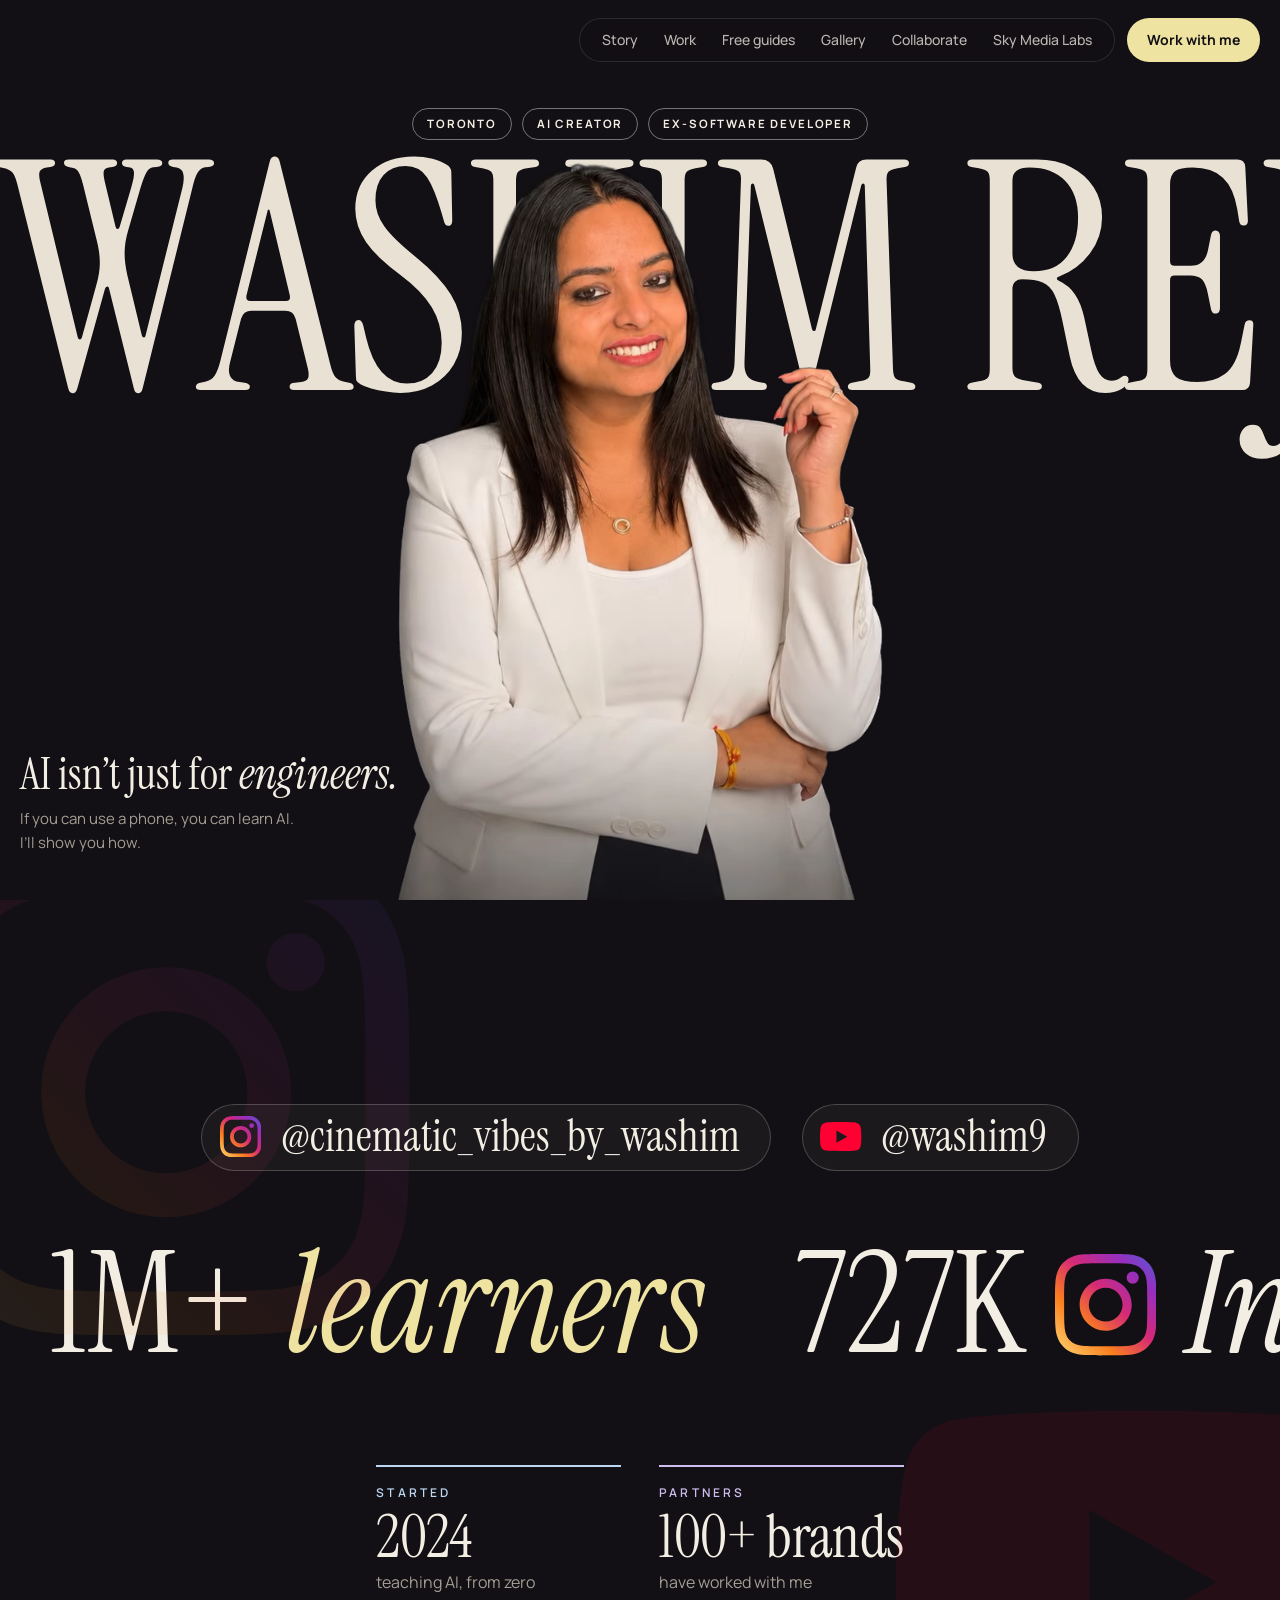
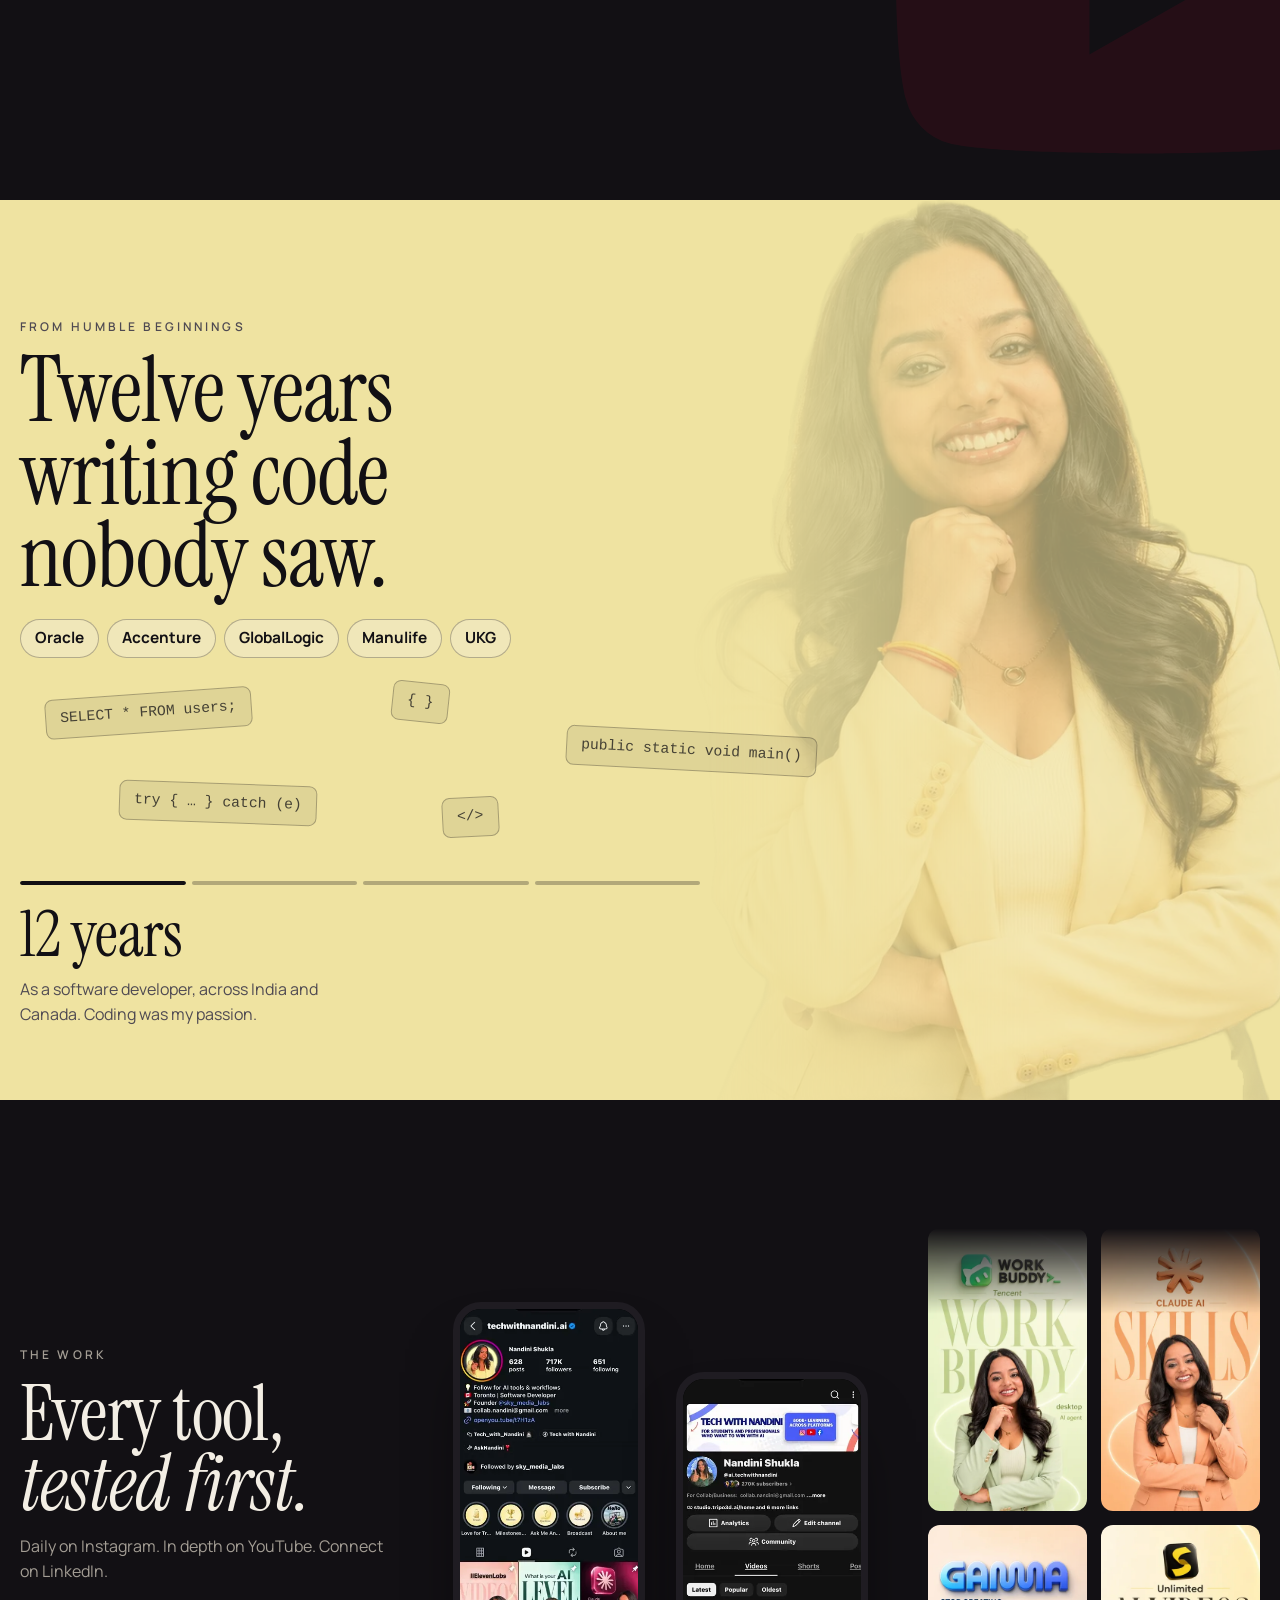
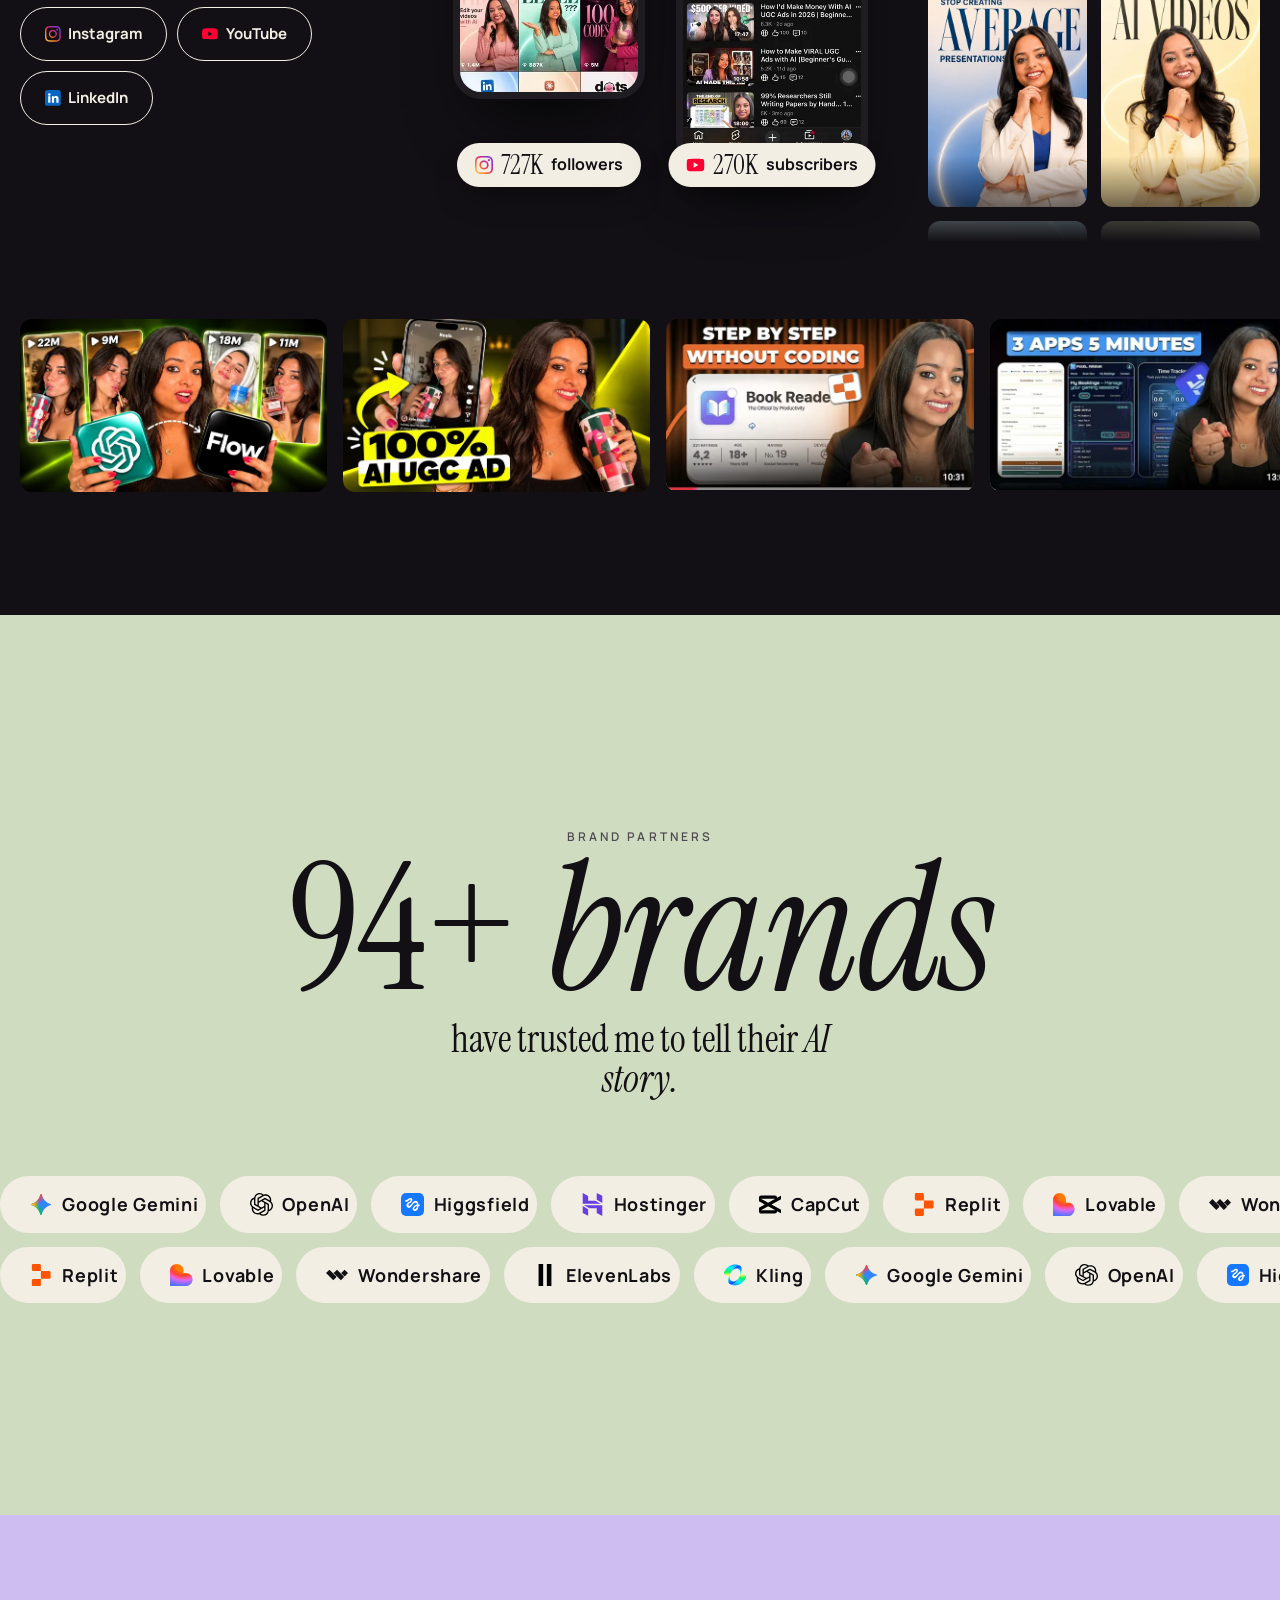
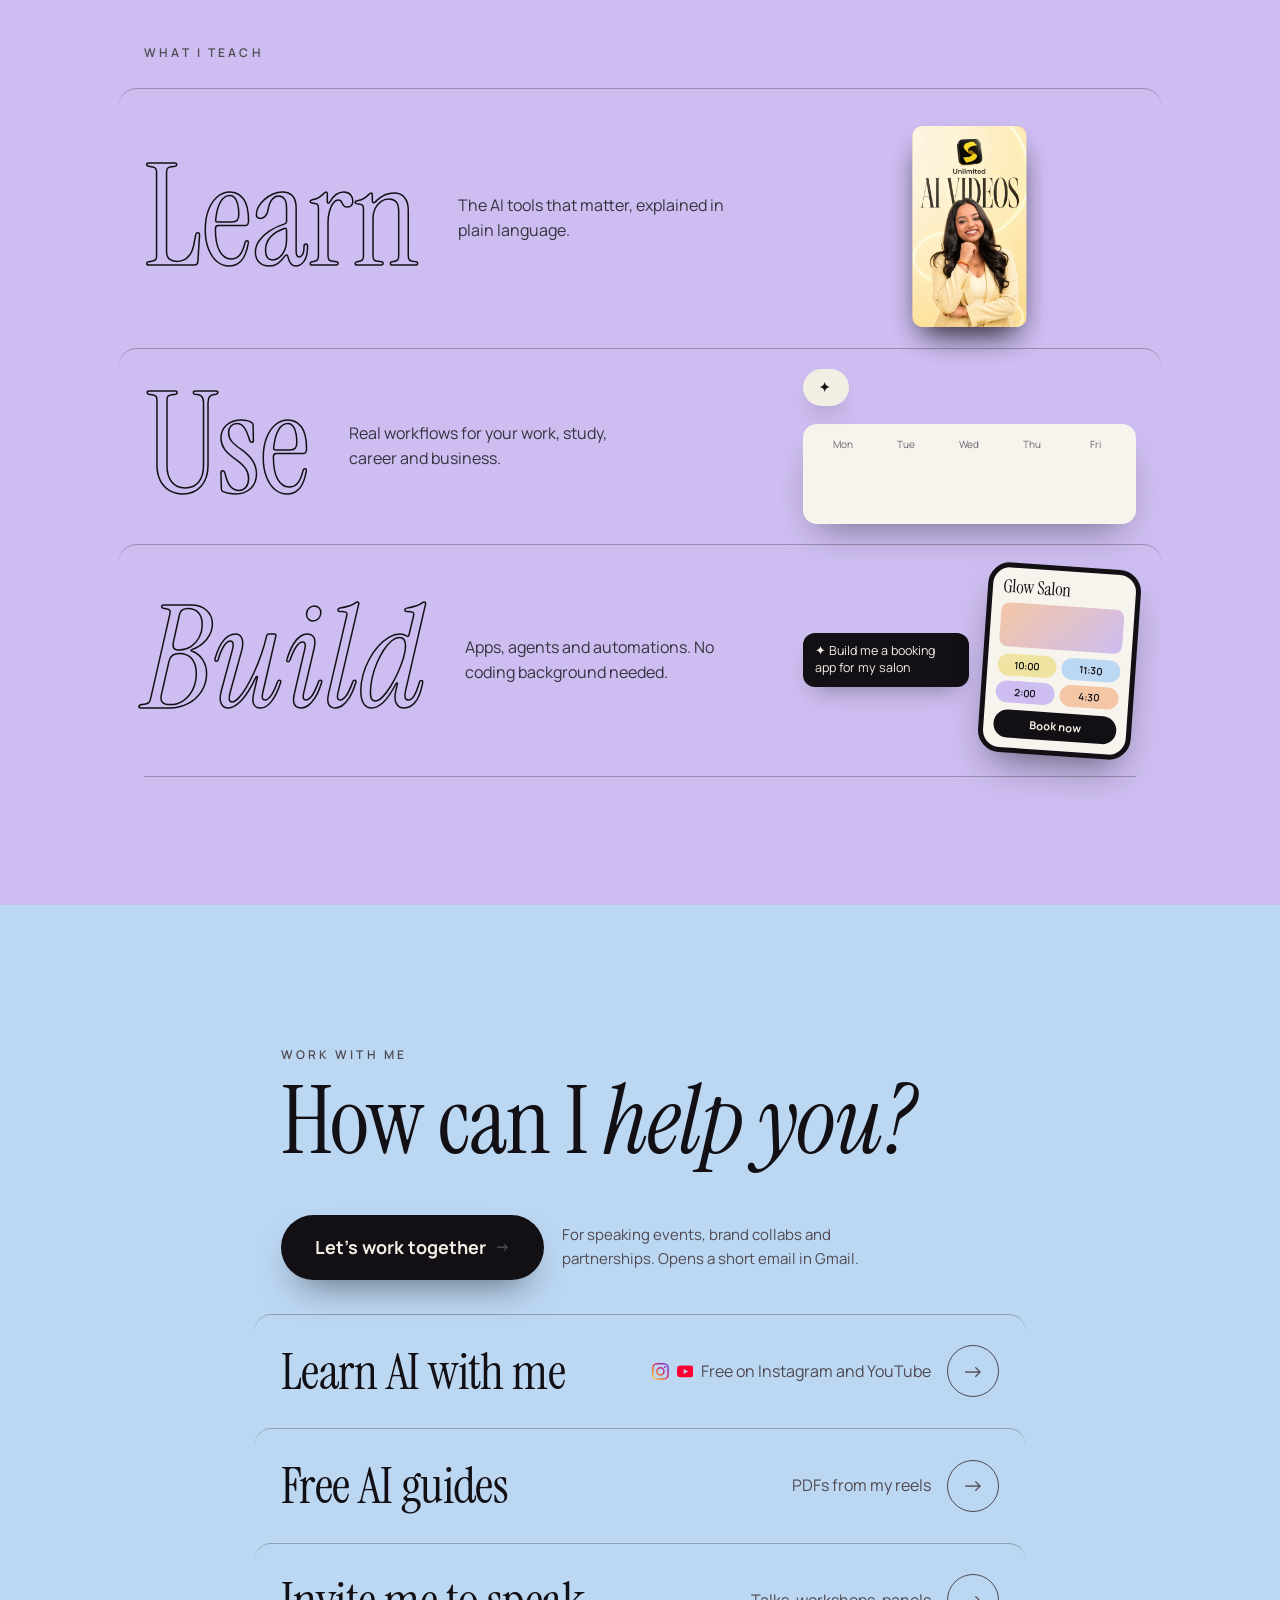
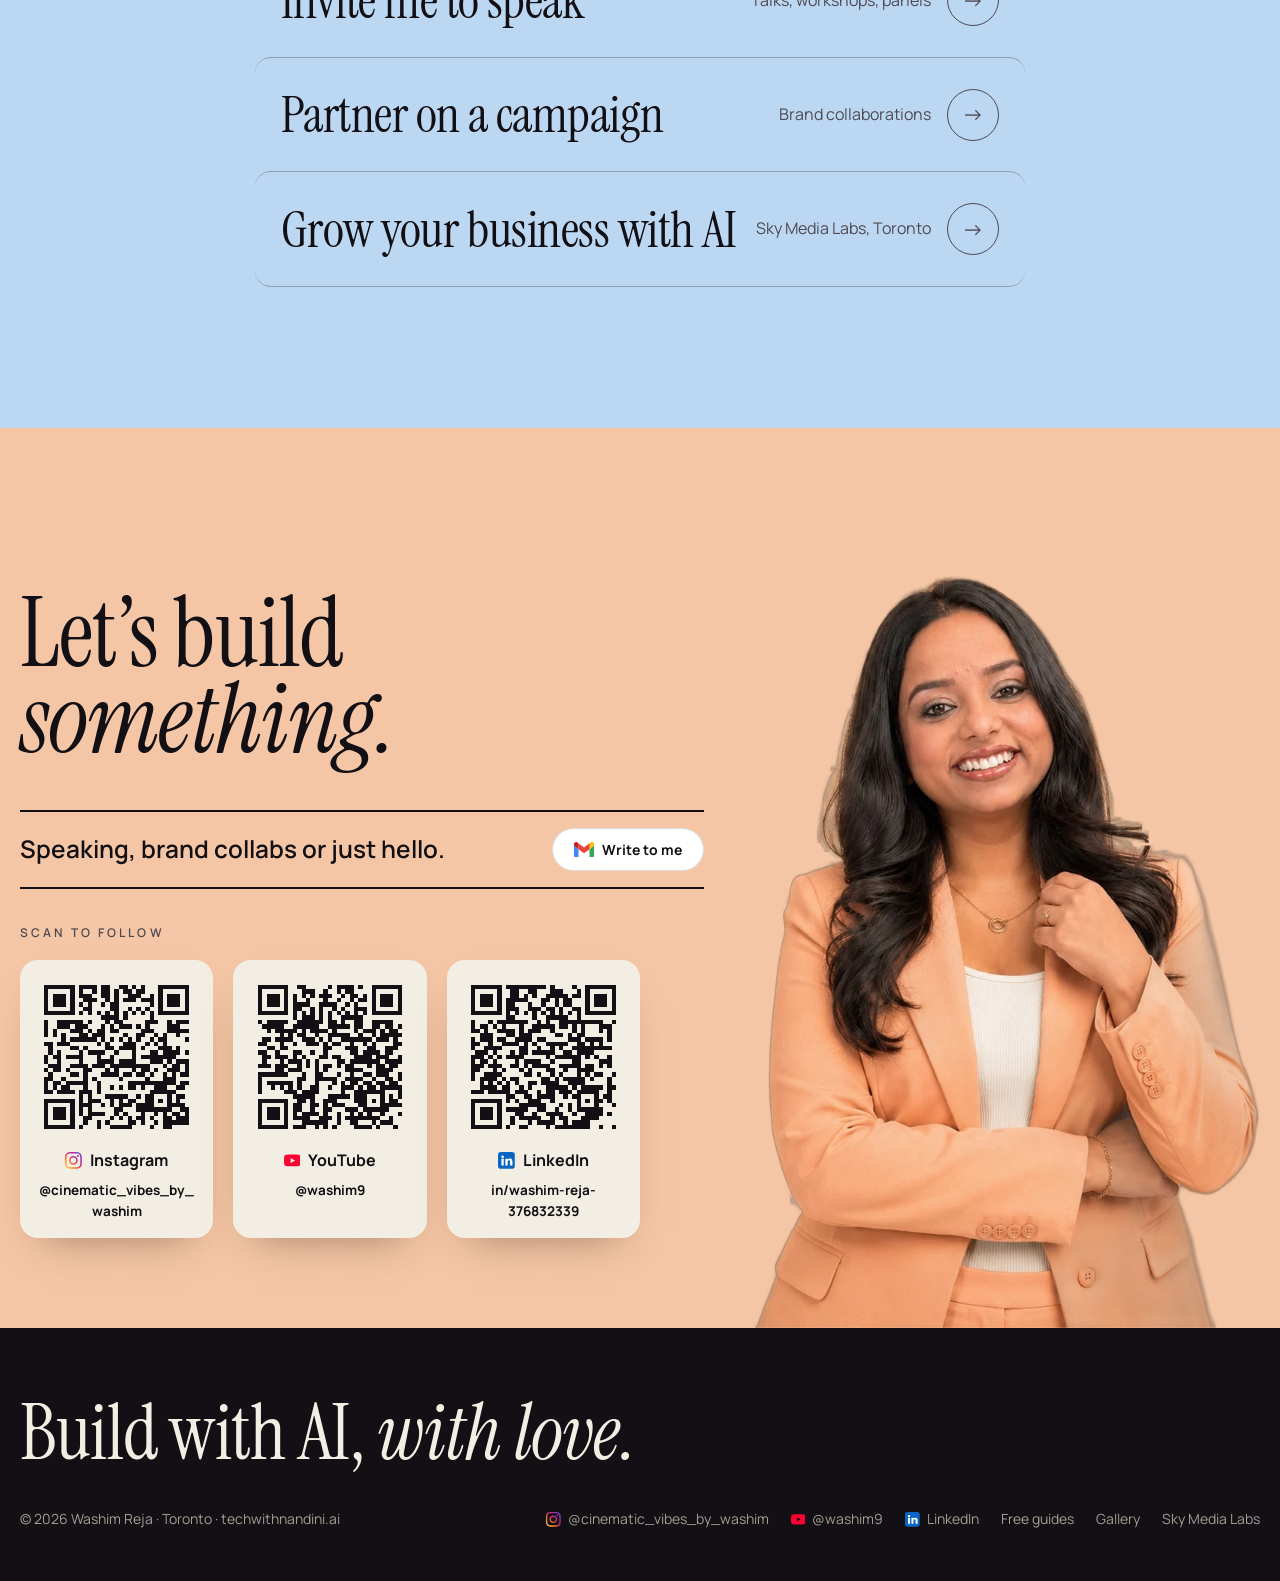
==== index.html @ 97ef09ea "feat(website): add LinkedIn to social links Co-authored-by: Copilot <223556219+Copilot@users.noreply" ====
<!doctype html>
<html lang="en">
<head>
<meta charset="utf-8">
<meta name="viewport" content="width=device-width, initial-scale=1, viewport-fit=cover">
<title>Washim Reja</title>
<meta name="description" content="Washim Reja (techwithnandini.ai) is a Toronto-based AI creator and ex-software developer teaching 1M+ people to learn, use and build with AI.">
<meta property="og:title" content="Washim Reja · techwithnandini.ai">
<meta property="og:description" content="AI isn't just for engineers. If you can use a phone, you can learn AI.">
<meta property="og:image" content="/a/reel.jpg">
<meta property="og:url" content="/">
<meta name="twitter:card" content="summary_large_image">
<link rel="canonical" href="/">
<link rel="preconnect" href="https://fonts.googleapis.com">
<link rel="preconnect" href="https://fonts.gstatic.com" crossorigin>
<link rel="stylesheet" href="https://fonts.googleapis.com/css2?family=Instrument+Serif:ital@0;1&family=Manrope:wght@400;500;600;700&display=swap">
<style>
/* Layout: one long editorial scroll in her reel-cover language — giant serif words, a living portrait,
   and a page background that melts between her blazer colours section by section. */
:root {
  --ink: #121014; --ink-2: #1c191f; --ivory: #f3eee4; --muted-d: #a39d94; --muted-l: #4f4a52;
  --butter: #efe3a1; --lilac: #cdbdf0; --sky: #bcd7f2; --peach: #f4c6a5; --sage: #cfdcc0;
  --bg: var(--ink); --fg: var(--ivory); --muted: var(--muted-d); --rule: rgba(243,238,228,.22);
  --disp: "Instrument Serif", "Didot", "Bodoni 72", Georgia, serif;
  --sans: "Manrope", "Helvetica Neue", Arial, sans-serif;
  --mono: ui-monospace, "SF Mono", Menlo, Consolas, monospace;
  --ease: cubic-bezier(.16, .84, .24, 1);
  --gut: max(20px, env(safe-area-inset-left, 0px));
  --gutr: max(20px, env(safe-area-inset-right, 0px));
  color-scheme: dark;
}
section[data-bg] { background: var(--bg); color: var(--fg); position: relative }
section[data-bg="ink"] { --bg: var(--ink); --fg: var(--ivory); --muted: var(--muted-d); --rule: rgba(243,238,228,.22) }
section[data-bg="butter"], section[data-bg="lilac"], section[data-bg="sky"], section[data-bg="peach"], section[data-bg="sage"] { --fg: var(--ink); --muted: var(--muted-l); --rule: rgba(18,16,20,.28) }
section[data-bg="butter"] { --bg: var(--butter) } section[data-bg="lilac"] { --bg: var(--lilac) } section[data-bg="sky"] { --bg: var(--sky) }
section[data-bg="peach"] { --bg: var(--peach) } section[data-bg="sage"] { --bg: var(--sage) }
* { box-sizing: border-box }
html { scroll-behavior: auto; -webkit-text-size-adjust: 100%; text-size-adjust: 100% }
body { margin: 0; background: var(--ink); color: var(--ivory); font-family: var(--sans); font-size: 16px; line-height: 1.6; overflow-x: clip; -webkit-font-smoothing: antialiased }
body::before { content: ""; position: fixed; inset: 0 0 auto; height: env(safe-area-inset-top, 0px); z-index: 60; background: var(--ink) }
img, video { max-width: 100%; display: block }
a { color: inherit }
::selection { background: var(--butter); color: var(--ink) }
:focus-visible { outline: 2px solid var(--butter); outline-offset: 3px; border-radius: 4px }
.wrap { padding-left: var(--gut); padding-right: var(--gutr); max-width: 1440px; margin: 0 auto }
.k { font-size: 12px; letter-spacing: .26em; text-transform: uppercase; font-weight: 600; color: var(--muted) }
.d { font-family: var(--disp); font-weight: 400; line-height: .92; letter-spacing: -.01em; text-wrap: balance }
.d i, .serif-i { font-style: italic }
.btn { display: inline-flex; align-items: center; gap: .5em; padding: 14px 24px; border-radius: 99px; font-weight: 700; font-size: 15px;
  text-decoration: none; transition: transform .5s var(--ease), background-color .4s, color .4s; white-space: nowrap }
.btn:hover { transform: translateY(-2px) }
.btn.yellow { background: var(--butter); color: var(--ink) }
.btn.ghost { border: 1px solid currentColor }
.btn.ink { background: var(--ink); color: var(--ivory) }

/* ---------- brand icons ---------- */
.ico { width: 1.05em; height: 1.05em; flex: none; display: inline-block; vertical-align: -.16em }
.with-ico { display: inline-flex; align-items: center; gap: .5em }
@keyframes bob { 50% { translate: 0 -12px } }
@keyframes drift { 50% { translate: 3vw -2.5vw; rotate: 6deg } }
@keyframes sway { 0%, 100% { rotate: -2deg; translate: 0 0 } 50% { rotate: 2deg; translate: 0 -14px } }
@keyframes kb { 50% { scale: 1.05; translate: -1.5vw -1vw } }
@keyframes upcol { to { transform: translateY(-50%) } }
/* full-screen sections */
.screen { min-height: 100svh; display: flex; flex-direction: column; justify-content: center }

/* ---------- reveal motion (only when JS runs) ---------- */
html.js .rv { opacity: 0; transform: translate3d(0, 42px, 0); transition: opacity 1.1s var(--ease), transform 1.3s var(--ease); transition-delay: var(--d, 0s) }
html.js .rv.l { transform: translate3d(-60px, 0, 0) } html.js .rv.r { transform: translate3d(60px, 0, 0) }
html.js .rv.in { opacity: 1; transform: none }
html.js .rv-img { clip-path: inset(18% 6% 0 6% round 18px); transform: scale(1.08); opacity: .4;
  transition: clip-path 1.5s var(--ease), transform 1.8s var(--ease), opacity 1.2s var(--ease); transition-delay: var(--d, 0s) }
html.js .rv-img.in { clip-path: inset(0 0 0 0 round 0); transform: none; opacity: 1 }

/* ---------- loader ---------- */
.loader { position: fixed; inset: 0; z-index: 100; background: var(--ink); color: var(--ivory); display: grid; place-content: center; text-align: center; gap: 18px;
  animation: lift 1s var(--ease) 2.1s forwards }
.loader .n { font-family: var(--disp); font-size: clamp(64px, 13vw, 190px); line-height: 1; font-variant-numeric: tabular-nums }
.loader .bar { width: min(360px, 60vw); height: 2px; background: #2e2a31; margin: 0 auto; overflow: hidden }
.loader .bar i { display: block; height: 100%; background: var(--ivory); transform-origin: left; animation: grow 1.9s var(--ease) forwards }
@keyframes lift { to { transform: translateY(-100%); visibility: hidden } }
@keyframes grow { from { transform: scaleX(0) } }

/* ---------- nav ---------- */
.nav { position: fixed; top: 0; left: 0; right: 0; z-index: 50; padding-top: calc(env(safe-area-inset-top, 0px) + 18px); padding-bottom: 18px;
  padding-left: var(--gut); padding-right: var(--gutr); display: flex; justify-content: flex-end; align-items: center; gap: 12px; pointer-events: none }
.nav > * { pointer-events: auto }
.nav { transition: transform .5s var(--ease) } .nav.away { transform: translateY(-110%) }
.nav .links { display: flex; gap: 26px; font-size: 14px; font-weight: 500; color: var(--ivory); background: rgba(18,16,20,.62); padding: 10px 22px; border-radius: 99px;
  -webkit-backdrop-filter: blur(14px) saturate(140%); backdrop-filter: blur(14px) saturate(140%); border: 1px solid rgba(243,238,228,.12) }
.nav .links a { text-decoration: none; opacity: .75; transition: opacity .3s } .nav .links a:hover { opacity: 1 }
.nav .btn { padding: 11px 20px; font-size: 14px; background: var(--butter); color: var(--ink) }
@media (max-width: 760px) { .nav .links { display: none } }

/* ---------- hero ---------- */
.hero { position: relative; min-height: clamp(620px, 100svh, 1080px); overflow: hidden; display: grid }
.hero .chips { position: absolute; left: 0; right: 0; top: clamp(84px, 12vh, 130px); display: flex; justify-content: center; gap: 10px; flex-wrap: wrap; z-index: 4; padding: 0 20px }
.chip { border: 1px solid rgba(243,238,228,.45); border-radius: 99px; padding: 6px 14px; font-size: 11.5px; font-weight: 700; letter-spacing: .16em; text-transform: uppercase }
.hero .name { position: absolute; left: 0; right: 0; top: clamp(120px, 17vh, 190px); margin: 0; text-align: center; font-family: var(--disp); font-weight: 400;
  font-size: clamp(110px, 25vw, 400px); line-height: .8; letter-spacing: -.02em; color: #e9e2d4; white-space: nowrap; z-index: 1 }
.hero .name span { display: inline-block }
html.js .hero .name span { transform: translateY(70%); opacity: 0; animation: rise 1.4s var(--ease) forwards; animation-delay: calc(2.3s + var(--i) * .07s) }
@keyframes rise { to { transform: none; opacity: 1 } }
.hero .portrait { position: absolute; left: 50%; bottom: 0; transform: translateX(-50%); height: min(82%, 860px); aspect-ratio: 596 / 900; z-index: 2 }
.hero .portrait video, .hero .portrait img { position: absolute; inset: 0; width: 100%; height: 100%; object-fit: contain; object-position: bottom }
.hero .portrait img { display: none } .hero.noalpha .portrait img { display: block } .hero.noalpha .portrait video { display: none }
.hero .portrait canvas { position: absolute; inset: 0; width: 100%; height: 100%; object-fit: contain; object-position: bottom; display: none }
.hero.stacked .portrait canvas { display: block } .hero.stacked .portrait img { display: none }
.hero .portrait video.src { display: block; position: absolute; left: 0; top: 0; inset: 0 auto auto 0; width: 2px; height: 2px; opacity: 0; pointer-events: none }
.hero .handle { position: absolute; left: 50%; bottom: clamp(150px, 26%, 300px); z-index: 3; transform: translateX(-50%) rotate(-2deg);
  background: var(--butter); color: var(--ink); font-family: var(--disp); font-size: clamp(34px, 5.4vw, 84px); line-height: 1; padding: .12em .4em .2em; border-radius: 10px;
  box-shadow: 0 24px 50px -18px rgba(0,0,0,.6); white-space: nowrap }
html.js .hero .handle { opacity: 0; animation: drop 1.1s var(--ease) 2.9s forwards }
@keyframes drop { from { opacity: 0; transform: translateX(-50%) translateY(-30px) rotate(-8deg) } to { opacity: 1; transform: translateX(-50%) rotate(-2deg) } }
.hero .foot { position: absolute; left: var(--gut); right: var(--gutr); bottom: clamp(24px, 5vh, 56px); z-index: 3; display: flex; justify-content: space-between; align-items: flex-end; gap: 20px }
.hero .lead { font-family: var(--disp); font-size: clamp(30px, 3.4vw, 50px); line-height: 1; margin: 0 }
.hero .sub { margin: 10px 0 0; max-width: 32ch; color: var(--muted); font-size: 15px }
.hero .cta { display: flex; gap: 10px; flex-wrap: wrap; justify-content: flex-end }
@media (max-width: 900px) {
  .hero { min-height: 0; padding-bottom: 28px }
  .hero .chips { position: relative; top: auto; padding-top: 96px }
  .hero .name { position: relative; top: auto; margin-top: 18px; font-size: 22vw }
  .hero .portrait { position: relative; left: auto; transform: none; margin: -12vw auto 0; height: auto; width: min(86vw, 440px) }
  .hero .handle { bottom: auto; top: 108vw; font-size: 9vw }
  .hero .foot { position: relative; left: auto; right: auto; bottom: auto; flex-direction: column; align-items: stretch; margin-top: 24px; padding: 0 20px }
  .hero .cta { justify-content: flex-start }
}

/* ---------- numbers ---------- */
.numbers { position: relative; padding-block: clamp(90px, 10vw, 140px); overflow: hidden }
.numbers .bgl { position: absolute; width: clamp(280px, 38vw, 560px); opacity: .08; pointer-events: none }
.numbers .bgl.ig { left: -6vw; top: -4vw; animation: drift 16s ease-in-out infinite } .numbers .bgl.yt { right: -8vw; bottom: -2vw; animation: drift 19s ease-in-out infinite reverse }
.handles { display: flex; justify-content: center; gap: clamp(12px, 2.4vw, 32px); flex-wrap: wrap; margin-bottom: clamp(36px, 5vw, 70px); position: relative; z-index: 2 }
.hdl { display: inline-flex; align-items: center; gap: .45em; text-decoration: none; font-family: var(--disp); font-size: clamp(28px, 3.4vw, 54px); line-height: 1;
  border: 1px solid var(--rule); border-radius: 99px; padding: .22em .7em .26em .4em; background: rgba(243,238,228,.04); transition: background-color .5s var(--ease), transform .5s var(--ease) }
.hdl:hover { background: rgba(243,238,228,.1); transform: translateY(-3px) }
.hdl .ico { width: .95em; height: .95em }
.band { white-space: nowrap; overflow: hidden }
.band .track { display: inline-flex; gap: 7vw; padding-left: 4vw; font-family: var(--disp); font-size: clamp(64px, 11vw, 190px); line-height: 1; align-items: baseline; animation: marq 36s linear infinite }
.band .track span { display: inline-flex; gap: .22em; align-items: baseline }
.band svg { width: .72em; height: .72em; align-self: center }
@keyframes marq { to { transform: translateX(-50%) } }
.facts { display: grid; grid-template-columns: repeat(2, 1fr); gap: clamp(20px, 3vw, 48px); margin-top: clamp(50px, 7vw, 100px) }
.fact { border-top: 2px solid var(--c); padding-top: 16px }
.fact .k { color: var(--c) } .fact .d { font-size: clamp(40px, 4.6vw, 72px); margin-top: 8px } .fact p { margin: 6px 0 0; color: var(--muted) }
@media (max-width: 700px) {
  .facts { grid-template-columns: repeat(2, minmax(0, 1fr)); gap: 14px }
  .fact { padding-top: 12px } .fact .k { font-size: 10px; letter-spacing: .14em }
  .fact .d { font-size: clamp(22px, 7vw, 34px); margin-top: 6px; line-height: 1.05 } .fact p { font-size: 12px; line-height: 1.4 }
}

/* ---------- story ---------- */
.story { overflow: hidden }
.story .pin { position: relative; min-height: 100svh; display: flex; flex-direction: column; justify-content: space-between; gap: 24px;
  padding-top: clamp(100px, 13vh, 150px); padding-bottom: clamp(48px, 8vh, 90px) }
.story .bgimg { position: absolute; right: -2vw; bottom: 0; height: 100%; width: auto; max-width: none; opacity: .36; transform-origin: 70% 100%;
  -webkit-mask-image: linear-gradient(to left, #000 45%, transparent); mask-image: linear-gradient(to left, #000 45%, transparent); pointer-events: none;
  animation: kb 18s ease-in-out infinite }
.story h2 { font-size: clamp(48px, 7vw, 120px); margin: 14px 0 0; max-width: 11ch; position: relative }
.story .cos { position: relative; display: flex; flex-wrap: wrap; gap: 8px; margin: 22px 0 0; padding: 0; list-style: none; font-weight: 700; font-size: clamp(13px, 1.2vw, 16px) }
.story .cos li { padding: 6px 14px; border: 1.5px solid var(--rule); border-radius: 999px; background: rgba(243,238,228,.35) }
.floats { position: relative; flex: 1; min-height: 170px }
.fl { position: absolute; left: var(--x); top: var(--y); transform: rotate(var(--r)); font-family: var(--mono); font-size: clamp(12px, 1.15vw, 16px); white-space: nowrap;
  animation: bob var(--t, 5s) ease-in-out infinite; animation-delay: var(--dl, 0s) }
.fl b, .fl em { display: block; padding: 7px 14px; border-radius: 8px; font-weight: 500; font-style: normal; transition: opacity 1s var(--ease), transform 1s var(--ease), filter 1s }
.fl b { background: rgba(18,16,20,.07); border: 1px solid rgba(18,16,20,.28); color: rgba(18,16,20,.75) }
.fl em { position: absolute; inset: 0 auto auto 0; background: var(--ink); color: var(--butter); opacity: 0; transform: scale(.85); filter: blur(4px) }
.fl.ai b { opacity: 0; transform: scale(1.1); filter: blur(4px) } .fl.ai em { opacity: 1; transform: none; filter: none }
.story .pin { width: 100% }
.tale { position: relative; max-width: 680px; color: var(--fg) }
.seg { color: inherit }
.tale-bars { display: none; gap: 6px; margin-bottom: 18px }
.seg { flex: 1; height: 4px; padding: 0; border: 0; border-radius: 4px; background: var(--rule); cursor: pointer; overflow: hidden; position: relative }
.seg::before { content: ""; position: absolute; inset: -10px 0 }
.seg i { display: block; height: 100%; width: 0; background: currentColor; border-radius: inherit }
.seg.done i { width: 100% } .seg.on i { animation: segfill var(--dur, 3.6s) linear forwards }
@keyframes segfill { to { width: 100% } }
.tale-stage { display: grid; gap: 22px }
.step { border-top: 2px solid currentColor; padding-top: 14px }
.step .d { font-size: clamp(44px, 5vw, 84px); line-height: 1 } .step p { margin: 10px 0 0; max-width: 34ch; color: var(--muted); font-size: clamp(15px, 1.25vw, 19px) }
html.js .tale-bars { display: flex }
html.js .tale-stage { display: grid; gap: 0 } html.js .step { grid-area: 1 / 1; border-top: 0; padding-top: 0; opacity: 0; transform: translate3d(0, 26px, 0); filter: blur(6px); pointer-events: none;
  transition: opacity .7s var(--ease), transform .8s var(--ease), filter .7s }
html.js .step.out { transform: translate3d(0, -22px, 0) }
html.js .step.on { opacity: 1; transform: none; filter: none; pointer-events: auto }
html.js .tale.flat .tale-bars { display: none } html.js .tale.flat .tale-stage { gap: 22px } html.js .tale.flat .step { grid-area: auto; opacity: 1; transform: none; filter: none; border-top: 2px solid currentColor; padding-top: 14px }
@media (max-width: 520px) { .floats { min-height: 210px } }

/* ---------- teach ---------- */
.teach { padding-block: clamp(80px, 10vw, 150px) }
.rows { display: grid; margin-top: 26px; border-bottom: 1px solid var(--rule) }
.trow { display: grid; grid-template-columns: minmax(0, auto) minmax(0, 1fr) auto; gap: clamp(16px, 3vw, 48px); align-items: center;
  border-top: 1px solid var(--rule); padding: clamp(10px, 1.6vw, 22px) clamp(14px, 2vw, 28px); margin: 0 calc(-1 * clamp(14px, 2vw, 28px));
  border-radius: 18px; transition: background-color .8s var(--ease), color .8s var(--ease) }
.trow .w { font-family: var(--disp); font-size: clamp(72px, 11vw, 190px); line-height: .9; color: transparent; -webkit-text-stroke: 1.5px var(--ink); transition: color .8s var(--ease) }
.trow p { margin: 0; max-width: 30ch; opacity: .8 }
.trow.on { background: var(--ink); color: var(--lilac); border-color: transparent }
.trow.on .w { color: var(--lilac); -webkit-text-stroke-color: transparent }
.demo { width: clamp(220px, 26vw, 380px) }
@media (max-width: 860px) { .trow { grid-template-columns: 1fr } .demo { width: min(100%, 380px) } }
/* learn demo */
.fan { position: relative; height: clamp(200px, 17vw, 250px) }
@media (max-width: 860px) { .fan img { width: 28% } }
.fan img { position: absolute; left: 50%; bottom: 0; width: 34%; border-radius: 10px; box-shadow: 0 16px 30px -12px rgba(0,0,0,.4);
  transform: translateX(-50%) rotate(0); transition: transform 1.1s var(--ease) }
.trow.on .fan img:nth-child(1) { transform: translateX(-118%) rotate(-12deg) } .trow.on .fan img:nth-child(2) { transform: translateX(-50%) translateY(-8%) }
.trow.on .fan img:nth-child(3) { transform: translateX(18%) rotate(12deg) }
/* use demo */
.prompt { justify-self: start; display: inline-block; background: var(--ivory); color: var(--ink); border-radius: 99px; padding: 8px 16px; font-size: 13px; font-weight: 600;
  box-shadow: 0 12px 24px -12px rgba(0,0,0,.4); white-space: nowrap; overflow: hidden; max-width: 100% }
.prompt .tw { display: inline-block; overflow: hidden; vertical-align: bottom; white-space: nowrap; max-width: 0 }
.trow.on .prompt .tw { animation: type 1.6s steps(32) .2s forwards }
@keyframes type { to { max-width: 30ch } }
.cal { margin-top: 10px; background: #f7f4ee; color: var(--ink); border-radius: 14px; padding: 12px; display: grid; grid-template-columns: repeat(5, 1fr); gap: 6px;
  box-shadow: 0 18px 36px -16px rgba(0,0,0,.45) }
.cal small { font-size: 10px; color: #6b6470; text-align: center }
.cal span { grid-column: var(--c) / span var(--w); background: var(--b); border-radius: 6px; font-size: 10px; font-weight: 600; padding: 4px 6px; white-space: nowrap; overflow: hidden;
  opacity: 0; transform: translateY(-14px) scale(.9); transition: opacity .6s var(--ease), transform .7s var(--ease) }
.trow.on .cal span { opacity: 1; transform: none; transition-delay: calc(1.6s + var(--n) * .16s) }
/* build demo */
.build { display: flex; align-items: center; gap: 14px }
.build .ask { background: var(--ink); color: var(--ivory); border-radius: 12px; padding: 10px 12px; font-size: 12.5px; line-height: 1.35; flex: 1; box-shadow: 0 12px 24px -12px rgba(0,0,0,.4) }
.trow.on .build .ask { background: var(--ivory); color: var(--ink) }
.phone { flex: 0 0 46%; background: #f7f4ee; color: var(--ink); border: 5px solid var(--ink); border-radius: 22px; padding: 10px; display: grid; gap: 7px;
  transform: rotate(4deg); box-shadow: 0 20px 36px -14px rgba(0,0,0,.5) }
.trow.on .phone { border-color: #2a262d }
.phone .t { font-family: var(--disp); font-size: 18px; line-height: 1 }
.phone .hero2 { height: 44px; border-radius: 8px; background: linear-gradient(135deg, var(--peach), var(--lilac)) }
.phone .slots { display: grid; grid-template-columns: 1fr 1fr; gap: 5px }
.phone .slots span { background: var(--b); border-radius: 99px; font-size: 10px; text-align: center; padding: 3px 0; font-weight: 600;
  opacity: 0; transform: scale(.6); transition: opacity .5s var(--ease), transform .6s var(--ease) }
.trow.on .phone .slots span { opacity: 1; transform: none; transition-delay: calc(.4s + var(--n) * .14s) }
.phone .bk { background: var(--ink); color: var(--ivory); border-radius: 99px; font-size: 11px; font-weight: 700; text-align: center; padding: 5px 0 }
.trow.on .phone .bk { animation: pulse 1.6s ease-in-out 1.2s infinite }
@keyframes pulse { 50% { transform: scale(1.06) } }

/* ---------- work ---------- */
.work { padding-block: clamp(80px, 10vw, 150px) 0; overflow: hidden }
.work .grid { display: grid; grid-template-columns: minmax(0, .9fr) minmax(0, 1.1fr) minmax(0, .8fr); gap: clamp(20px, 3vw, 50px); align-items: center }
.work h2 { font-size: clamp(52px, 6vw, 104px); margin: 14px 0 0 }
.work .intro p { color: var(--muted); margin: 14px 0 22px }
.work .intro .btns { display: flex; gap: 10px; flex-wrap: wrap }
.phones { display: flex; justify-content: center; gap: clamp(16px, 2.4vw, 36px); perspective: 1200px }
.ph { position: relative; width: clamp(150px, 15vw, 230px); transition: transform 1.2s var(--ease) }
.ph:nth-child(2) { margin-top: 70px }
.ph .scr { animation: sway 7s ease-in-out infinite } .ph:nth-child(2) .scr { animation-duration: 8s; animation-delay: -3s }
.ph .scr { border: 7px solid #1f1c22; border-radius: 28px; overflow: hidden; background: #000; aspect-ratio: 360 / 744; box-shadow: 0 40px 70px -30px rgba(0,0,0,.9) }
.ph video { width: 100%; height: 100%; object-fit: cover }
.ph .badge { position: absolute; left: 50%; bottom: -18px; transform: translate(-50%, 30px) scale(.4); opacity: 0; background: var(--ivory); color: var(--ink);
  border-radius: 99px; padding: 9px 18px; display: flex; gap: 8px; align-items: center; font-weight: 700; white-space: nowrap; box-shadow: 0 16px 30px -12px rgba(0,0,0,.6);
  transition: transform 1.1s var(--ease), opacity .6s var(--ease); transition-delay: var(--d, .5s) }
.ph .badge svg { width: 18px; height: 18px }
.ph .badge b { font-family: var(--disp); font-weight: 400; font-size: 26px; line-height: 1 }
.ph.in .badge, html:not(.js) .ph .badge { transform: translate(-50%, 0) scale(1); opacity: 1 }
.cols { display: grid; grid-template-columns: 1fr 1fr; gap: 14px; height: clamp(460px, 48vw, 720px); overflow: hidden;
  -webkit-mask-image: linear-gradient(transparent, #000 14%, #000 86%, transparent); mask-image: linear-gradient(transparent, #000 14%, #000 86%, transparent) }
.cols .col { overflow: hidden }
.cols .loop { display: grid; gap: 14px; animation: upcol 46s linear infinite } .cols .loop.rev { animation-direction: reverse; animation-duration: 54s }
.cols:hover .loop { animation-play-state: paused }
.cols a { display: block; border-radius: 12px; overflow: hidden; transition: transform .6s var(--ease), box-shadow .6s }
.cols a:hover { transform: translateY(-6px) scale(1.03); box-shadow: 0 20px 40px -16px rgba(0,0,0,.8) }
.thumbs { margin-top: clamp(50px, 6vw, 90px); white-space: nowrap; overflow: hidden; padding-bottom: clamp(70px, 9vw, 130px) }
.thumbs .track { display: inline-flex; gap: 16px; animation: marq 50s linear infinite; padding-left: var(--gut) }
.thumbs a { width: clamp(240px, 24vw, 380px); border-radius: 12px; overflow: hidden; flex: none; transition: transform .6s var(--ease) }
.thumbs a:hover { transform: translateY(-6px) }
.thumbs:hover .track, .band:hover .track { animation-play-state: paused }
@media (max-width: 980px) { .work .grid { grid-template-columns: 1fr } .cols { height: 420px } }
@media (max-width: 520px) { .ph { width: 38vw } .ph .badge { padding: 6px 10px; gap: 5px; font-size: 11px } .ph .badge b { font-size: 18px } .ph .badge svg { width: 13px; height: 13px } .phones { gap: 18px; padding-bottom: 20px } }

/* ---------- partners ---------- */
.partners { padding-block: clamp(90px, 11vw, 160px); text-align: center; overflow: hidden }
.partners h2 { font-size: clamp(88px, 14vw, 240px); margin: 10px 0 0; line-height: .82 }
.partners .sub { font-family: var(--disp); font-size: clamp(26px, 3vw, 46px); margin: 16px auto 0; max-width: 24ch; line-height: 1.05 }
.pills { margin-top: clamp(50px, 6vw, 80px); display: grid; gap: 14px }
.pills .row { white-space: nowrap; overflow: hidden }
.pills .track { display: inline-flex; gap: 14px; animation: marq 40s linear infinite }
.pills .row.rev .track { animation-direction: reverse }
.pill img { width: 1.25em; height: 1.25em; object-fit: contain; flex: none }
.pill { display: inline-flex; align-items: center; gap: .55em; background: var(--ivory); color: var(--ink); border-radius: 99px; padding: 14px 30px; font-weight: 700; font-size: clamp(15px, 1.4vw, 20px); letter-spacing: .04em }
.partners .note { margin-top: 36px; color: var(--muted) }

/* ---------- help ---------- */
.help { padding-block: clamp(90px, 11vw, 160px) }
.help h2 { font-size: clamp(56px, 7.4vw, 128px); margin: 12px 0 clamp(30px, 4vw, 60px) }
.door { display: flex; justify-content: space-between; align-items: center; gap: 20px; text-decoration: none; border-top: 1px solid var(--rule);
  padding: clamp(18px, 2.4vw, 32px) clamp(14px, 2vw, 28px); margin: 0 calc(-1 * clamp(14px, 2vw, 28px)); border-radius: 16px;
  transition: background-color .6s var(--ease), color .6s var(--ease) }
.door:last-child { border-bottom: 1px solid var(--rule) }
.door .d { font-size: clamp(32px, 4vw, 64px) }
.door .meta { display: flex; align-items: center; gap: 16px; color: var(--muted); text-align: right }
.door .arr { width: 52px; height: 52px; flex: none; border-radius: 50%; border: 1px solid currentColor; display: grid; place-items: center; font-size: 22px;
  transition: transform .6s var(--ease), background-color .6s }
.door:hover { background: var(--ink); color: var(--sky) } .door:hover .meta { color: var(--sky) }
.door:hover .arr { transform: translateX(8px) rotate(-45deg); background: var(--sky); color: var(--ink); border-color: var(--sky) }
@media (max-width: 700px) { .door { flex-direction: column; align-items: flex-start } .door .meta { text-align: left } }

/* ---------- contact ---------- */
.contact { overflow: hidden; padding-top: clamp(90px, 11vw, 150px); justify-content: flex-end }
.contact .grid { display: grid; grid-template-columns: minmax(0, 1.15fr) minmax(0, .85fr); gap: clamp(24px, 4vw, 64px); align-items: end }
.contact .inner { padding-bottom: clamp(60px, 7vw, 100px); min-width: 0 }
.contact h2 { font-size: clamp(60px, 7.6vw, 136px); margin: 0; line-height: .88 }
.mail { margin-top: clamp(30px, 4vw, 48px); display: flex; justify-content: space-between; align-items: center; gap: 16px; flex-wrap: wrap;
  border-top: 2px solid var(--ink); border-bottom: 2px solid var(--ink); padding: 16px 0 }
.mail .addr { font-size: clamp(17px, 1.9vw, 28px); font-weight: 600; overflow-wrap: anywhere; min-width: 0 }
.mail-b { display: flex; gap: 10px; flex-wrap: wrap }
.mail button.em { background: #fff; color: var(--ink); display: inline-flex; align-items: center; gap: 8px; box-shadow: inset 0 0 0 1px rgba(18,16,20,.15) }
.gm-i { width: 20px; height: 15px; flex: none }
.mail button { border: 0; cursor: pointer; font: 700 14px var(--sans); background: var(--ink); color: var(--ivory); border-radius: 99px; padding: 12px 22px; flex: none }
.qrs { margin-top: 18px; display: grid; grid-template-columns: repeat(3, minmax(0, 1fr)); gap: clamp(10px, 1.6vw, 22px); max-width: 620px }
.qr { background: var(--ivory); color: var(--ink); border-radius: 18px; padding: clamp(10px, 1.2vw, 16px); text-decoration: none; display: flex; flex-direction: column; gap: 6px; align-items: center;
  box-shadow: 0 20px 40px -24px rgba(60,30,10,.5); transition: transform .6s var(--ease); min-width: 0 }
.qr:hover { transform: translateY(-6px) }
.qr img { width: 100%; height: auto; aspect-ratio: 1; image-rendering: pixelated; border-radius: 6px }
.qr .txt { display: flex; flex-direction: column; align-items: center; gap: 6px; min-width: 0 }
.qr b { font-size: 16px; margin-top: 4px } .qr small { font-size: 13.5px; font-weight: 700; color: var(--ink); overflow-wrap: anywhere; text-align: center }
.contact .ptr { align-self: end; justify-self: center; width: 100%; max-width: 520px; height: auto; display: block; animation: bob 7s ease-in-out infinite }
@media (max-width: 900px) { .contact .grid { grid-template-columns: 1fr } .contact .inner { padding-bottom: 20px } .contact .ptr { max-width: 340px } }
@media (max-width: 520px) { .qrs { gap: 8px } .qr { border-radius: 12px; padding: 8px } .qr b { font-size: 13px } .qr small { font-size: 11px } }

/* ---------- footer ---------- */
footer { background: var(--ink); color: var(--ivory); padding-block: 70px 50px; position: relative; z-index: 3 }
footer .d { font-size: clamp(44px, 6vw, 96px) }
footer .row { display: flex; justify-content: space-between; gap: 20px; flex-wrap: wrap; margin-top: 40px; color: var(--muted-d); font-size: 14px }
footer .row nav { display: flex; gap: 22px; flex-wrap: wrap }
footer a { text-decoration: none } footer a:hover { color: var(--ivory) }


/* ---------- phones ---------- */
@media (max-width: 900px) {
  .hero .name { position: relative; z-index: 1 }
  .hero .portrait { margin-top: -19vw; z-index: 2 }
  .hero .foot .rv { transition-delay: .1s }
}
@media (max-width: 900px) {
  .nav .btn { padding: 9px 16px; font-size: 13px }
  .screen { min-height: 0; justify-content: flex-start }
  .numbers { padding-block: 80px }
  .numbers .bgl { width: 70vw }
  .hdl { font-size: clamp(22px, 7vw, 30px) }
  .story .pin { min-height: 0; padding-top: 96px; gap: 28px }
  .story .bgimg { opacity: .16; height: 70%; top: 0; bottom: auto }
  .floats { min-height: 0; display: flex; flex-wrap: wrap; gap: 12px 10px }
  .fl { position: relative; left: auto; top: auto; font-size: 12px }
  .fl b, .fl em { white-space: nowrap }
  .fl { display: grid } .fl b, .fl em { grid-area: 1 / 1; text-align: center }
  .fl em { position: static }
  .work { padding-top: 96px }
  .ph:nth-child(2) { margin-top: 40px }
  .cols { height: 360px }
  .thumbs a { width: 70vw }
  .partners, .teach, .help { padding-block: 90px }
  .trow { padding: 14px; margin: 0 -14px }
  .contact { padding-top: 96px }
  .contact .ptr { max-width: 240px }
  .qrs { grid-template-columns: 1fr; gap: 10px; max-width: 420px }
  .qr { flex-direction: row; align-items: center; justify-content: flex-start; gap: 14px; padding: 10px 14px; border-radius: 14px }
  .qr img { width: 92px; flex: none }
  .qr b { font-size: 15px; margin: 0 }
  .qr small { font-size: 14px; text-align: left; overflow-wrap: normal }
  .qr .txt { align-items: flex-start; gap: 4px }
  footer .row nav { gap: 14px 18px }
  .mail .addr { font-size: clamp(13px, 4.3vw, 18px) }
}
@media (max-width: 520px) { .qr b { font-size: 15px } .qr small { font-size: 14px } }


.help-cta { display: flex; align-items: center; gap: 18px; flex-wrap: wrap; margin: 22px 0 34px }
.help-cta .book { padding: 18px 34px; font-size: 18px; box-shadow: 0 18px 36px -18px rgba(18,16,20,.7) }
.help-cta span { color: var(--muted); max-width: 34ch; font-size: 15px }
@media (max-width: 560px) { .help-cta .book { width: 100%; justify-content: center } }
/* ---------- email chooser ---------- */
.ms { position: fixed; inset: 0; z-index: 120; background: rgba(10,9,12,.72); display: grid; place-items: center; padding: 20px; -webkit-backdrop-filter: blur(6px); backdrop-filter: blur(6px) }
.ms[hidden] { display: none }
html.ms-open, html.ms-open body { overflow: hidden }
.ms-card { position: relative; width: min(520px, 100%); background: var(--ivory); color: var(--ink); border-radius: 24px; padding: 28px 24px 24px; display: grid; gap: 10px; box-shadow: 0 40px 80px -30px rgba(0,0,0,.8) }
.ms-tabs { display: grid; grid-template-columns: repeat(3, minmax(0, 1fr)); gap: 4px; padding: 4px; border-radius: 14px; background: rgba(18,16,20,.07); margin: 4px 0 2px }
.ms-tabs button { border: 0; background: none; padding: 10px 6px; border-radius: 10px; font: 700 13.5px var(--sans); color: var(--muted-l); cursor: pointer }
.ms-tabs button[aria-selected="true"] { background: #fff; color: var(--ink); box-shadow: 0 2px 8px -3px rgba(0,0,0,.25) }
.ms-card h3 { font-size: 46px; margin: 0 } .ms-card h3 i { font-style: italic }
.ms-card p { margin: 0 0 8px; color: var(--muted-l); font-size: 14.5px }
.ms-b { display: flex; align-items: center; justify-content: center; gap: 10px; padding: 14px 18px; border-radius: 14px; font: 700 15.5px var(--sans); text-decoration: none; color: var(--ink); background: #fff; border: 1px solid rgba(18,16,20,.14); cursor: pointer }
.ms-b.gm { background: var(--ink); color: var(--ivory); border-color: var(--ink); font-size: 17px; padding: 17px 18px }
.ms-b.gm .gm-i { width: 24px; height: 18px }
.ms-b.ghost { background: transparent }
.ms-card { max-height: calc(100svh - 40px); overflow-y: auto; overscroll-behavior: contain }
.ms-form, .ms-send { display: grid; gap: 10px } .ms-form[hidden], .ms-send[hidden], .ms-err[hidden] { display: none }
.ms-fields { display: grid; grid-template-columns: 1fr 1fr; gap: 10px }
.ms-f { display: grid; gap: 5px; min-width: 0 } .ms-f.w { grid-column: 1 / -1 }
.ms-f span { font: 700 12.5px var(--sans); color: var(--muted-l) }
.ms-f input, .ms-f textarea { width: 100%; font: 500 15px var(--sans); color: var(--ink); background: #fff; border: 1px solid rgba(18,16,20,.18); border-radius: 12px; padding: 11px 12px; resize: vertical }
.ms-f textarea { min-height: 84px }
.ms-f input:focus, .ms-f textarea:focus { outline: 2px solid var(--ink); outline-offset: 1px }
.ms-f.bad input, .ms-f.bad textarea { border-color: #c5221f; background: #fff6f5 }
.ms-err { margin: 0 !important; color: #c5221f !important; font-weight: 600 }
@media (max-width: 560px) { .ms-fields { grid-template-columns: 1fr } .ms-f input, .ms-f textarea { font-size: 16px } }
.ms-row { display: grid; grid-template-columns: 1fr 1fr; gap: 10px }
.ms-x { position: absolute; top: 14px; right: 14px; width: 38px; height: 38px; border-radius: 50%; border: 0; background: rgba(18,16,20,.08); color: var(--ink); font-size: 15px; cursor: pointer }
@media (max-width: 560px) { .ms { place-items: end center; padding: 0 } .ms-card { border-radius: 24px 24px 0 0; padding-bottom: calc(env(safe-area-inset-bottom, 0px) + 24px) } }

@media (prefers-reduced-motion: reduce) {
  .loader { display: none }
  html.js .step { transition: none !important; filter: none !important; transform: none !important }
  html.js .rv, html.js .rv-img, html.js .hero .name span, html.js .hero .handle { opacity: 1 !important; transform: none !important; clip-path: none !important; animation: none !important }
  .band .track, .thumbs .track, .pills .track { animation: none }
  .hero .handle { transform: translateX(-50%) rotate(-2deg) !important }
}
</style>

<style>:root{padding-top:env(safe-area-inset-top,0px);padding-bottom:env(safe-area-inset-bottom,0px)}[hidden]{display:none!important}</style>
</head>
<body>
<script>document.documentElement.classList.add('js')</script>

<div class="loader" aria-hidden="true">
  <div class="n" id="ln">1,000,000</div>
  <div class="k" style="color:#a39d94">people learning AI · techwithnandini.ai</div>
  <div class="bar"><i></i></div>
</div>

<nav class="nav" aria-label="Main">
  <div class="links"><a href="#story">Story</a><a href="#work">Work</a><a href="/free/">Free guides</a><a href="/gallery/">Gallery</a><a href="#help">Collaborate</a><a href="https://skymedialabs.com/" target="_blank" rel="noopener">Sky Media Labs</a></div>
  <a class="btn" href="#help" data-mail="Speaking invitation">Work with me</a>
</nav>

<main>
  <!-- HERO -->
  <section class="hero" id="top" data-bg="ink">
    <div class="chips"><span class="chip">Toronto</span><span class="chip">AI creator</span><span class="chip">Ex-software developer</span></div>
    <h1 class="name" aria-label="Washim Reja"><span style="--i:0">W</span><span style="--i:1">A</span><span style="--i:2">S</span><span style="--i:3">H</span><span style="--i:4">I</span><span style="--i:5">M</span><span style="--i:6">&nbsp;</span><span style="--i:7">R</span><span style="--i:8">E</span><span style="--i:9">J</span><span style="--i:10">A</span></h1>
    <div class="portrait">
      <video id="heroVid" autoplay muted loop playsinline preload="auto" poster="a/hero.webp" aria-label="Washim Reja"><source src="a/hero.webm" type="video/webm"></video>
      <img src="a/hero.webp" alt="Washim Reja">
    </div>
    <div class="foot">
      <div class="rv" style="--d:3.2s"><p class="lead">AI isn’t just for <i>engineers.</i></p><p class="sub">If you can use a phone, you can learn AI. I’ll show you how.</p></div>
      <div class="cta rv" style="--d:3.35s"><a class="btn yellow" href="#work">See my work</a><a class="btn ghost" href="#help" data-mail="Speaking invitation">Invite me to speak</a></div>
    </div>
  </section>

  <!-- NUMBERS -->
  <section class="numbers screen" data-bg="ink" aria-label="Reach">
    <svg class="bgl ig" viewBox="0 0 24 24" aria-hidden="true"><path fill="url(#igg)" d="M7.0301.084c-1.2768.0602-2.1487.264-2.911.5634-.7888.3075-1.4575.72-2.1228 1.3877-.6652.6677-1.075 1.3368-1.3802 2.127-.2954.7638-.4956 1.6365-.552 2.914-.0564 1.2775-.0689 1.6882-.0626 4.947.0062 3.2586.0206 3.6671.0825 4.9473.061 1.2765.264 2.1482.5635 2.9107.308.7889.72 1.4573 1.388 2.1228.6679.6655 1.3365 1.0743 2.1285 1.38.7632.295 1.6361.4961 2.9134.552 1.2773.056 1.6884.069 4.9462.0627 3.2578-.0062 3.668-.0207 4.9478-.0814 1.28-.0607 2.147-.2652 2.9098-.5633.7889-.3086 1.4578-.72 2.1228-1.3881.665-.6682 1.0745-1.3378 1.3795-2.1284.2957-.7632.4966-1.636.552-2.9124.056-1.2809.0692-1.6898.063-4.948-.0063-3.2583-.021-3.6668-.0817-4.9465-.0607-1.2797-.264-2.1487-.5633-2.9117-.3084-.7889-.72-1.4568-1.3876-2.1228C21.2982 1.33 20.628.9208 19.8378.6165 19.074.321 18.2017.1197 16.9244.0645 15.6471.0093 15.236-.005 11.977.0014 8.718.0076 8.31.0215 7.0301.0839m.1402 21.6932c-1.17-.0509-1.8053-.2453-2.2287-.408-.5606-.216-.96-.4771-1.3819-.895-.422-.4178-.6811-.8186-.9-1.378-.1644-.4234-.3624-1.058-.4171-2.228-.0595-1.2645-.072-1.6442-.079-4.848-.007-3.2037.0053-3.583.0607-4.848.05-1.169.2456-1.805.408-2.2282.216-.5613.4762-.96.895-1.3816.4188-.4217.8184-.6814 1.3783-.9003.423-.1651 1.0575-.3614 2.227-.4171 1.2655-.06 1.6447-.072 4.848-.079 3.2033-.007 3.5835.005 4.8495.0608 1.169.0508 1.8053.2445 2.228.408.5608.216.96.4754 1.3816.895.4217.4194.6816.8176.9005 1.3787.1653.4217.3617 1.056.4169 2.2263.0602 1.2655.0739 1.645.0796 4.848.0058 3.203-.0055 3.5834-.061 4.848-.051 1.17-.245 1.8055-.408 2.2294-.216.5604-.4763.96-.8954 1.3814-.419.4215-.8181.6811-1.3783.9-.4224.1649-1.0577.3617-2.2262.4174-1.2656.0595-1.6448.072-4.8493.079-3.2045.007-3.5825-.006-4.848-.0608M16.953 5.5864A1.44 1.44 0 1 0 18.39 4.144a1.44 1.44 0 0 0-1.437 1.4424M5.8385 12.012c.0067 3.4032 2.7706 6.1557 6.173 6.1493 3.4026-.0065 6.157-2.7701 6.1506-6.1733-.0065-3.4032-2.771-6.1565-6.174-6.1498-3.403.0067-6.156 2.771-6.1496 6.1738M8 12.0077a4 4 0 1 1 4.008 3.9921A3.9996 3.9996 0 0 1 8 12.0077"/></svg>
    <svg class="bgl yt" viewBox="0 0 24 24" aria-hidden="true"><path fill="#FF0033" d="M23.498 6.186a3.016 3.016 0 0 0-2.122-2.136C19.505 3.545 12 3.545 12 3.545s-7.505 0-9.377.505A3.017 3.017 0 0 0 .502 6.186C0 8.07 0 12 0 12s0 3.93.502 5.814a3.016 3.016 0 0 0 2.122 2.136c1.871.505 9.376.505 9.376.505s7.505 0 9.377-.505a3.015 3.015 0 0 0 2.122-2.136C24 15.93 24 12 24 12s0-3.93-.502-5.814zM9.545 15.568V8.432L15.818 12l-6.273 3.568z"/></svg>
    <svg width="0" height="0" style="position:absolute" aria-hidden="true"><defs><linearGradient id="igg" x1="0" y1="1" x2="1" y2="0"><stop offset="0" stop-color="#FEDA75"/><stop offset=".3" stop-color="#FA7E1E"/><stop offset=".55" stop-color="#D62976"/><stop offset=".8" stop-color="#962FBF"/><stop offset="1" stop-color="#4F5BD5"/></linearGradient></defs></svg>
    <div class="wrap handles">
      <a class="hdl rv" href="https://www.instagram.com/cinematic_vibes_by_washim/" target="_blank" rel="noopener"><svg class="ico" viewBox="0 0 24 24" aria-hidden="true"><path fill="url(#igg)" d="M7.0301.084c-1.2768.0602-2.1487.264-2.911.5634-.7888.3075-1.4575.72-2.1228 1.3877-.6652.6677-1.075 1.3368-1.3802 2.127-.2954.7638-.4956 1.6365-.552 2.914-.0564 1.2775-.0689 1.6882-.0626 4.947.0062 3.2586.0206 3.6671.0825 4.9473.061 1.2765.264 2.1482.5635 2.9107.308.7889.72 1.4573 1.388 2.1228.6679.6655 1.3365 1.0743 2.1285 1.38.7632.295 1.6361.4961 2.9134.552 1.2773.056 1.6884.069 4.9462.0627 3.2578-.0062 3.668-.0207 4.9478-.0814 1.28-.0607 2.147-.2652 2.9098-.5633.7889-.3086 1.4578-.72 2.1228-1.3881.665-.6682 1.0745-1.3378 1.3795-2.1284.2957-.7632.4966-1.636.552-2.9124.056-1.2809.0692-1.6898.063-4.948-.0063-3.2583-.021-3.6668-.0817-4.9465-.0607-1.2797-.264-2.1487-.5633-2.9117-.3084-.7889-.72-1.4568-1.3876-2.1228C21.2982 1.33 20.628.9208 19.8378.6165 19.074.321 18.2017.1197 16.9244.0645 15.6471.0093 15.236-.005 11.977.0014 8.718.0076 8.31.0215 7.0301.0839m.1402 21.6932c-1.17-.0509-1.8053-.2453-2.2287-.408-.5606-.216-.96-.4771-1.3819-.895-.422-.4178-.6811-.8186-.9-1.378-.1644-.4234-.3624-1.058-.4171-2.228-.0595-1.2645-.072-1.6442-.079-4.848-.007-3.2037.0053-3.583.0607-4.848.05-1.169.2456-1.805.408-2.2282.216-.5613.4762-.96.895-1.3816.4188-.4217.8184-.6814 1.3783-.9003.423-.1651 1.0575-.3614 2.227-.4171 1.2655-.06 1.6447-.072 4.848-.079 3.2033-.007 3.5835.005 4.8495.0608 1.169.0508 1.8053.2445 2.228.408.5608.216.96.4754 1.3816.895.4217.4194.6816.8176.9005 1.3787.1653.4217.3617 1.056.4169 2.2263.0602 1.2655.0739 1.645.0796 4.848.0058 3.203-.0055 3.5834-.061 4.848-.051 1.17-.245 1.8055-.408 2.2294-.216.5604-.4763.96-.8954 1.3814-.419.4215-.8181.6811-1.3783.9-.4224.1649-1.0577.3617-2.2262.4174-1.2656.0595-1.6448.072-4.8493.079-3.2045.007-3.5825-.006-4.848-.0608M16.953 5.5864A1.44 1.44 0 1 0 18.39 4.144a1.44 1.44 0 0 0-1.437 1.4424M5.8385 12.012c.0067 3.4032 2.7706 6.1557 6.173 6.1493 3.4026-.0065 6.157-2.7701 6.1506-6.1733-.0065-3.4032-2.771-6.1565-6.174-6.1498-3.403.0067-6.156 2.771-6.1496 6.1738M8 12.0077a4 4 0 1 1 4.008 3.9921A3.9996 3.9996 0 0 1 8 12.0077"/></svg><span>@cinematic_vibes_by_washim</span></a>
      <a class="hdl rv" style="--d:.12s" href="https://youtube.com/@washim9" target="_blank" rel="noopener"><svg class="ico" viewBox="0 0 24 24" aria-hidden="true"><path fill="#FF0033" d="M23.498 6.186a3.016 3.016 0 0 0-2.122-2.136C19.505 3.545 12 3.545 12 3.545s-7.505 0-9.377.505A3.017 3.017 0 0 0 .502 6.186C0 8.07 0 12 0 12s0 3.93.502 5.814a3.016 3.016 0 0 0 2.122 2.136c1.871.505 9.376.505 9.376.505s7.505 0 9.377-.505a3.015 3.015 0 0 0 2.122-2.136C24 15.93 24 12 24 12s0-3.93-.502-5.814zM9.545 15.568V8.432L15.818 12l-6.273 3.568z"/></svg><span>@washim9</span></a>
    </div>
    <div class="band" aria-label="1M+ learners, 727K on Instagram, 270K on YouTube">
      <div class="track" aria-hidden="true"><span>1M+ <i style="color:var(--butter)">learners</i></span><span>727K <svg viewBox="0 0 24 24"><path fill="url(#igg)" d="M7.0301.084c-1.2768.0602-2.1487.264-2.911.5634-.7888.3075-1.4575.72-2.1228 1.3877-.6652.6677-1.075 1.3368-1.3802 2.127-.2954.7638-.4956 1.6365-.552 2.914-.0564 1.2775-.0689 1.6882-.0626 4.947.0062 3.2586.0206 3.6671.0825 4.9473.061 1.2765.264 2.1482.5635 2.9107.308.7889.72 1.4573 1.388 2.1228.6679.6655 1.3365 1.0743 2.1285 1.38.7632.295 1.6361.4961 2.9134.552 1.2773.056 1.6884.069 4.9462.0627 3.2578-.0062 3.668-.0207 4.9478-.0814 1.28-.0607 2.147-.2652 2.9098-.5633.7889-.3086 1.4578-.72 2.1228-1.3881.665-.6682 1.0745-1.3378 1.3795-2.1284.2957-.7632.4966-1.636.552-2.9124.056-1.2809.0692-1.6898.063-4.948-.0063-3.2583-.021-3.6668-.0817-4.9465-.0607-1.2797-.264-2.1487-.5633-2.9117-.3084-.7889-.72-1.4568-1.3876-2.1228C21.2982 1.33 20.628.9208 19.8378.6165 19.074.321 18.2017.1197 16.9244.0645 15.6471.0093 15.236-.005 11.977.0014 8.718.0076 8.31.0215 7.0301.0839m.1402 21.6932c-1.17-.0509-1.8053-.2453-2.2287-.408-.5606-.216-.96-.4771-1.3819-.895-.422-.4178-.6811-.8186-.9-1.378-.1644-.4234-.3624-1.058-.4171-2.228-.0595-1.2645-.072-1.6442-.079-4.848-.007-3.2037.0053-3.583.0607-4.848.05-1.169.2456-1.805.408-2.2282.216-.5613.4762-.96.895-1.3816.4188-.4217.8184-.6814 1.3783-.9003.423-.1651 1.0575-.3614 2.227-.4171 1.2655-.06 1.6447-.072 4.848-.079 3.2033-.007 3.5835.005 4.8495.0608 1.169.0508 1.8053.2445 2.228.408.5608.216.96.4754 1.3816.895.4217.4194.6816.8176.9005 1.3787.1653.4217.3617 1.056.4169 2.2263.0602 1.2655.0739 1.645.0796 4.848.0058 3.203-.0055 3.5834-.061 4.848-.051 1.17-.245 1.8055-.408 2.2294-.216.5604-.4763.96-.8954 1.3814-.419.4215-.8181.6811-1.3783.9-.4224.1649-1.0577.3617-2.2262.4174-1.2656.0595-1.6448.072-4.8493.079-3.2045.007-3.5825-.006-4.848-.0608M16.953 5.5864A1.44 1.44 0 1 0 18.39 4.144a1.44 1.44 0 0 0-1.437 1.4424M5.8385 12.012c.0067 3.4032 2.7706 6.1557 6.173 6.1493 3.4026-.0065 6.157-2.7701 6.1506-6.1733-.0065-3.4032-2.771-6.1565-6.174-6.1498-3.403.0067-6.156 2.771-6.1496 6.1738M8 12.0077a4 4 0 1 1 4.008 3.9921A3.9996 3.9996 0 0 1 8 12.0077"/></svg> <i>Instagram</i></span><span>270K <svg viewBox="0 0 24 24"><path fill="#FF0033" d="M23.498 6.186a3.016 3.016 0 0 0-2.122-2.136C19.505 3.545 12 3.545 12 3.545s-7.505 0-9.377.505A3.017 3.017 0 0 0 .502 6.186C0 8.07 0 12 0 12s0 3.93.502 5.814a3.016 3.016 0 0 0 2.122 2.136c1.871.505 9.376.505 9.376.505s7.505 0 9.377-.505a3.015 3.015 0 0 0 2.122-2.136C24 15.93 24 12 24 12s0-3.93-.502-5.814zM9.545 15.568V8.432L15.818 12l-6.273 3.568z"/></svg> <i>YouTube</i></span><span>1M+ <i style="color:var(--butter)">learners</i></span><span>727K <svg viewBox="0 0 24 24"><path fill="url(#igg)" d="M7.0301.084c-1.2768.0602-2.1487.264-2.911.5634-.7888.3075-1.4575.72-2.1228 1.3877-.6652.6677-1.075 1.3368-1.3802 2.127-.2954.7638-.4956 1.6365-.552 2.914-.0564 1.2775-.0689 1.6882-.0626 4.947.0062 3.2586.0206 3.6671.0825 4.9473.061 1.2765.264 2.1482.5635 2.9107.308.7889.72 1.4573 1.388 2.1228.6679.6655 1.3365 1.0743 2.1285 1.38.7632.295 1.6361.4961 2.9134.552 1.2773.056 1.6884.069 4.9462.0627 3.2578-.0062 3.668-.0207 4.9478-.0814 1.28-.0607 2.147-.2652 2.9098-.5633.7889-.3086 1.4578-.72 2.1228-1.3881.665-.6682 1.0745-1.3378 1.3795-2.1284.2957-.7632.4966-1.636.552-2.9124.056-1.2809.0692-1.6898.063-4.948-.0063-3.2583-.021-3.6668-.0817-4.9465-.0607-1.2797-.264-2.1487-.5633-2.9117-.3084-.7889-.72-1.4568-1.3876-2.1228C21.2982 1.33 20.628.9208 19.8378.6165 19.074.321 18.2017.1197 16.9244.0645 15.6471.0093 15.236-.005 11.977.0014 8.718.0076 8.31.0215 7.0301.0839m.1402 21.6932c-1.17-.0509-1.8053-.2453-2.2287-.408-.5606-.216-.96-.4771-1.3819-.895-.422-.4178-.6811-.8186-.9-1.378-.1644-.4234-.3624-1.058-.4171-2.228-.0595-1.2645-.072-1.6442-.079-4.848-.007-3.2037.0053-3.583.0607-4.848.05-1.169.2456-1.805.408-2.2282.216-.5613.4762-.96.895-1.3816.4188-.4217.8184-.6814 1.3783-.9003.423-.1651 1.0575-.3614 2.227-.4171 1.2655-.06 1.6447-.072 4.848-.079 3.2033-.007 3.5835.005 4.8495.0608 1.169.0508 1.8053.2445 2.228.408.5608.216.96.4754 1.3816.895.4217.4194.6816.8176.9005 1.3787.1653.4217.3617 1.056.4169 2.2263.0602 1.2655.0739 1.645.0796 4.848.0058 3.203-.0055 3.5834-.061 4.848-.051 1.17-.245 1.8055-.408 2.2294-.216.5604-.4763.96-.8954 1.3814-.419.4215-.8181.6811-1.3783.9-.4224.1649-1.0577.3617-2.2262.4174-1.2656.0595-1.6448.072-4.8493.079-3.2045.007-3.5825-.006-4.848-.0608M16.953 5.5864A1.44 1.44 0 1 0 18.39 4.144a1.44 1.44 0 0 0-1.437 1.4424M5.8385 12.012c.0067 3.4032 2.7706 6.1557 6.173 6.1493 3.4026-.0065 6.157-2.7701 6.1506-6.1733-.0065-3.4032-2.771-6.1565-6.174-6.1498-3.403.0067-6.156 2.771-6.1496 6.1738M8 12.0077a4 4 0 1 1 4.008 3.9921A3.9996 3.9996 0 0 1 8 12.0077"/></svg> <i>Instagram</i></span><span>270K <svg viewBox="0 0 24 24"><path fill="#FF0033" d="M23.498 6.186a3.016 3.016 0 0 0-2.122-2.136C19.505 3.545 12 3.545 12 3.545s-7.505 0-9.377.505A3.017 3.017 0 0 0 .502 6.186C0 8.07 0 12 0 12s0 3.93.502 5.814a3.016 3.016 0 0 0 2.122 2.136c1.871.505 9.376.505 9.376.505s7.505 0 9.377-.505a3.015 3.015 0 0 0 2.122-2.136C24 15.93 24 12 24 12s0-3.93-.502-5.814zM9.545 15.568V8.432L15.818 12l-6.273 3.568z"/></svg> <i>YouTube</i></span></div>
    </div>
    <div class="wrap">
      <div class="facts">
        <div class="fact rv" style="--c:var(--sky)"><div class="k">Started</div><div class="d">2024</div><p>teaching AI, from zero</p></div>
        <div class="fact rv" style="--c:var(--lilac);--d:.12s"><div class="k">Partners</div><div class="d">100+ brands</div><p>have worked with me</p></div>
      </div>
    </div>
  </section>

  <!-- STORY -->
  <section class="story screen" id="story" data-bg="butter">
    <div class="pin wrap">
      <img class="bgimg" src="a/butter.webp" alt="">
      <div class="rv"><div class="k">From humble beginnings</div><h2 class="d">Twelve years writing code nobody saw.</h2><ul class="cos" aria-label="Companies I have worked with"><li>Oracle</li><li>Accenture</li><li>GlobalLogic</li><li>Manulife</li><li>UKG</li></ul></div>
      <div class="floats" aria-hidden="true">
        <span class="fl" style="--x:2%;--y:6%;--r:-4deg;--t:5.2s;--dl:0s"><b>SELECT * FROM users;</b><em>✦ AI workflows</em></span>
        <span class="fl" style="--x:30%;--y:0%;--r:6deg;--t:6s;--dl:-1.4s"><b>{ }</b><em>✦</em></span>
        <span class="fl" style="--x:44%;--y:28%;--r:3deg;--t:5.6s;--dl:-2.6s"><b>public static void main()</b><em>✦ AI models</em></span>
        <span class="fl" style="--x:8%;--y:58%;--r:2deg;--t:6.4s;--dl:-.8s"><b>try { … } catch (e)</b><em>✦ AI automations</em></span>
        <span class="fl" style="--x:34%;--y:66%;--r:-3deg;--t:5s;--dl:-3.2s"><b>&lt;/&gt;</b><em>✦ AI agents</em></span>
      </div>
      <div class="tale" id="tale" aria-label="My story">
        <div class="tale-bars" role="tablist">
          <button type="button" class="seg" role="tab" aria-label="12 years"><i></i></button>
          <button type="button" class="seg" role="tab" aria-label="Last 6 years"><i></i></button>
          <button type="button" class="seg" role="tab" aria-label="2024"><i></i></button>
          <button type="button" class="seg" role="tab" aria-label="Today"><i></i></button>
        </div>
        <div class="tale-stage">
          <div class="step"><div class="d">12 years</div><p>As a software developer, across India and Canada. Coding was my passion.</p></div>
          <div class="step"><div class="d">Last <span class="n">6</span> years</div><p>Of those in Canada. I moved here and built software for tech companies.</p></div>
          <div class="step"><div class="d"><i>2024</i></div><p>Started making content, teaching AI one video at a time.</p></div>
          <div class="step"><div class="d">Today</div><p>About a million people learn AI with me. Most of them never thought tech was for them.</p></div>
        </div>
      </div>
    </div>
    </div>
  </section>

  <!-- WORK -->
  <section class="work screen" id="work" data-bg="ink">
    <div class="wrap grid">
      <div class="intro rv">
        <div class="k">The work</div>
        <h2 class="d">Every tool, <i>tested first.</i></h2>
        <p>Daily on Instagram. In depth on YouTube. Connect on LinkedIn.</p>
        <div class="btns"><a class="btn ghost" href="https://www.instagram.com/cinematic_vibes_by_washim/" target="_blank" rel="noopener"><svg class="ico" viewBox="0 0 24 24" aria-hidden="true"><path fill="url(#igg)" d="M7.0301.084c-1.2768.0602-2.1487.264-2.911.5634-.7888.3075-1.4575.72-2.1228 1.3877-.6652.6677-1.075 1.3368-1.3802 2.127-.2954.7638-.4956 1.6365-.552 2.914-.0564 1.2775-.0689 1.6882-.0626 4.947.0062 3.2586.0206 3.6671.0825 4.9473.061 1.2765.264 2.1482.5635 2.9107.308.7889.72 1.4573 1.388 2.1228.6679.6655 1.3365 1.0743 2.1285 1.38.7632.295 1.6361.4961 2.9134.552 1.2773.056 1.6884.069 4.9462.0627 3.2578-.0062 3.668-.0207 4.9478-.0814 1.28-.0607 2.147-.2652 2.9098-.5633.7889-.3086 1.4578-.72 2.1228-1.3881.665-.6682 1.0745-1.3378 1.3795-2.1284.2957-.7632.4966-1.636.552-2.9124.056-1.2809.0692-1.6898.063-4.948-.0063-3.2583-.021-3.6668-.0817-4.9465-.0607-1.2797-.264-2.1487-.5633-2.9117-.3084-.7889-.72-1.4568-1.3876-2.1228C21.2982 1.33 20.628.9208 19.8378.6165 19.074.321 18.2017.1197 16.9244.0645 15.6471.0093 15.236-.005 11.977.0014 8.718.0076 8.31.0215 7.0301.0839m.1402 21.6932c-1.17-.0509-1.8053-.2453-2.2287-.408-.5606-.216-.96-.4771-1.3819-.895-.422-.4178-.6811-.8186-.9-1.378-.1644-.4234-.3624-1.058-.4171-2.228-.0595-1.2645-.072-1.6442-.079-4.848-.007-3.2037.0053-3.583.0607-4.848.05-1.169.2456-1.805.408-2.2282.216-.5613.4762-.96.895-1.3816.4188-.4217.8184-.6814 1.3783-.9003.423-.1651 1.0575-.3614 2.227-.4171 1.2655-.06 1.6447-.072 4.848-.079 3.2033-.007 3.5835.005 4.8495.0608 1.169.0508 1.8053.2445 2.228.408.5608.216.96.4754 1.3816.895.4217.4194.6816.8176.9005 1.3787.1653.4217.3617 1.056.4169 2.2263.0602 1.2655.0739 1.645.0796 4.848.0058 3.203-.0055 3.5834-.061 4.848-.051 1.17-.245 1.8055-.408 2.2294-.216.5604-.4763.96-.8954 1.3814-.419.4215-.8181.6811-1.3783.9-.4224.1649-1.0577.3617-2.2262.4174-1.2656.0595-1.6448.072-4.8493.079-3.2045.007-3.5825-.006-4.848-.0608M16.953 5.5864A1.44 1.44 0 1 0 18.39 4.144a1.44 1.44 0 0 0-1.437 1.4424M5.8385 12.012c.0067 3.4032 2.7706 6.1557 6.173 6.1493 3.4026-.0065 6.157-2.7701 6.1506-6.1733-.0065-3.4032-2.771-6.1565-6.174-6.1498-3.403.0067-6.156 2.771-6.1496 6.1738M8 12.0077a4 4 0 1 1 4.008 3.9921A3.9996 3.9996 0 0 1 8 12.0077"/></svg> Instagram</a><a class="btn ghost" href="https://youtube.com/@washim9" target="_blank" rel="noopener"><svg class="ico" viewBox="0 0 24 24" aria-hidden="true"><path fill="#FF0033" d="M23.498 6.186a3.016 3.016 0 0 0-2.122-2.136C19.505 3.545 12 3.545 12 3.545s-7.505 0-9.377.505A3.017 3.017 0 0 0 .502 6.186C0 8.07 0 12 0 12s0 3.93.502 5.814a3.016 3.016 0 0 0 2.122 2.136c1.871.505 9.376.505 9.376.505s7.505 0 9.377-.505a3.015 3.015 0 0 0 2.122-2.136C24 15.93 24 12 24 12s0-3.93-.502-5.814zM9.545 15.568V8.432L15.818 12l-6.273 3.568z"/></svg> YouTube</a><a class="btn ghost" href="https://www.linkedin.com/in/washim-reja-376832339/" target="_blank" rel="noopener"><svg class="ico" viewBox="0 0 24 24" aria-hidden="true"><rect width="24" height="24" rx="4" fill="#0A66C2"/><circle cx="6.6" cy="6.8" r="1.9" fill="#fff"/><rect x="4.9" y="9.5" width="3.3" height="9.8" fill="#fff"/><path fill="#fff" d="M10.5 9.5h3.1v1.4c.5-.9 1.7-1.7 3.3-1.7 3.1 0 3.7 2 3.7 4.7v5.4h-3.3v-4.8c0-1.2 0-2.6-1.6-2.6s-1.9 1.2-1.9 2.5v4.9h-3.3z"/></svg> LinkedIn</a></div>
      </div>
      <div class="phones" id="phones">
        <a class="ph rv" href="https://www.instagram.com/cinematic_vibes_by_washim/" target="_blank" rel="noopener" aria-label="Instagram, 727K followers">
          <div class="scr"><video muted loop playsinline autoplay preload="metadata" poster="a/ig_p.webp" src="a/ig.mp4"></video></div>
          <div class="badge" style="--d:.6s"><svg viewBox="0 0 24 24"><path fill="url(#igg)" d="M7.0301.084c-1.2768.0602-2.1487.264-2.911.5634-.7888.3075-1.4575.72-2.1228 1.3877-.6652.6677-1.075 1.3368-1.3802 2.127-.2954.7638-.4956 1.6365-.552 2.914-.0564 1.2775-.0689 1.6882-.0626 4.947.0062 3.2586.0206 3.6671.0825 4.9473.061 1.2765.264 2.1482.5635 2.9107.308.7889.72 1.4573 1.388 2.1228.6679.6655 1.3365 1.0743 2.1285 1.38.7632.295 1.6361.4961 2.9134.552 1.2773.056 1.6884.069 4.9462.0627 3.2578-.0062 3.668-.0207 4.9478-.0814 1.28-.0607 2.147-.2652 2.9098-.5633.7889-.3086 1.4578-.72 2.1228-1.3881.665-.6682 1.0745-1.3378 1.3795-2.1284.2957-.7632.4966-1.636.552-2.9124.056-1.2809.0692-1.6898.063-4.948-.0063-3.2583-.021-3.6668-.0817-4.9465-.0607-1.2797-.264-2.1487-.5633-2.9117-.3084-.7889-.72-1.4568-1.3876-2.1228C21.2982 1.33 20.628.9208 19.8378.6165 19.074.321 18.2017.1197 16.9244.0645 15.6471.0093 15.236-.005 11.977.0014 8.718.0076 8.31.0215 7.0301.0839m.1402 21.6932c-1.17-.0509-1.8053-.2453-2.2287-.408-.5606-.216-.96-.4771-1.3819-.895-.422-.4178-.6811-.8186-.9-1.378-.1644-.4234-.3624-1.058-.4171-2.228-.0595-1.2645-.072-1.6442-.079-4.848-.007-3.2037.0053-3.583.0607-4.848.05-1.169.2456-1.805.408-2.2282.216-.5613.4762-.96.895-1.3816.4188-.4217.8184-.6814 1.3783-.9003.423-.1651 1.0575-.3614 2.227-.4171 1.2655-.06 1.6447-.072 4.848-.079 3.2033-.007 3.5835.005 4.8495.0608 1.169.0508 1.8053.2445 2.228.408.5608.216.96.4754 1.3816.895.4217.4194.6816.8176.9005 1.3787.1653.4217.3617 1.056.4169 2.2263.0602 1.2655.0739 1.645.0796 4.848.0058 3.203-.0055 3.5834-.061 4.848-.051 1.17-.245 1.8055-.408 2.2294-.216.5604-.4763.96-.8954 1.3814-.419.4215-.8181.6811-1.3783.9-.4224.1649-1.0577.3617-2.2262.4174-1.2656.0595-1.6448.072-4.8493.079-3.2045.007-3.5825-.006-4.848-.0608M16.953 5.5864A1.44 1.44 0 1 0 18.39 4.144a1.44 1.44 0 0 0-1.437 1.4424M5.8385 12.012c.0067 3.4032 2.7706 6.1557 6.173 6.1493 3.4026-.0065 6.157-2.7701 6.1506-6.1733-.0065-3.4032-2.771-6.1565-6.174-6.1498-3.403.0067-6.156 2.771-6.1496 6.1738M8 12.0077a4 4 0 1 1 4.008 3.9921A3.9996 3.9996 0 0 1 8 12.0077"/></svg><b>727K</b> followers</div></a>
        <a class="ph rv" href="https://youtube.com/@washim9" target="_blank" rel="noopener" aria-label="YouTube, 270K subscribers" style="--d:.15s">
          <div class="scr"><video muted loop playsinline autoplay preload="metadata" poster="a/yt_p.webp" src="a/yt.mp4"></video></div>
          <div class="badge" style="--d:.9s"><svg viewBox="0 0 24 24"><path fill="#FF0033" d="M23.498 6.186a3.016 3.016 0 0 0-2.122-2.136C19.505 3.545 12 3.545 12 3.545s-7.505 0-9.377.505A3.017 3.017 0 0 0 .502 6.186C0 8.07 0 12 0 12s0 3.93.502 5.814a3.016 3.016 0 0 0 2.122 2.136c1.871.505 9.376.505 9.376.505s7.505 0 9.377-.505a3.015 3.015 0 0 0 2.122-2.136C24 15.93 24 12 24 12s0-3.93-.502-5.814zM9.545 15.568V8.432L15.818 12l-6.273 3.568z"/></svg><b>270K</b> subscribers</div></a>
      </div>
      <div class="cols" aria-label="Reel covers">
        <div class="col"><div class="loop"><a href="https://www.instagram.com/cinematic_vibes_by_washim/" target="_blank" rel="noopener" tabindex="-1"><img src="a/ig4.webp" alt="" loading="lazy"></a><a href="https://www.instagram.com/cinematic_vibes_by_washim/" target="_blank" rel="noopener" tabindex="-1"><img src="a/ig5.webp" alt="" loading="lazy"></a><a href="https://www.instagram.com/cinematic_vibes_by_washim/" target="_blank" rel="noopener" tabindex="-1"><img src="a/ig3.webp" alt="" loading="lazy"></a><a href="https://www.instagram.com/cinematic_vibes_by_washim/" target="_blank" rel="noopener" tabindex="-1"><img src="a/ig1.webp" alt="" loading="lazy"></a><a href="https://www.instagram.com/cinematic_vibes_by_washim/" target="_blank" rel="noopener" tabindex="-1"><img src="a/ig9.webp" alt="" loading="lazy"></a><a href="https://www.instagram.com/cinematic_vibes_by_washim/" target="_blank" rel="noopener" tabindex="-1"><img src="a/ig4.webp" alt="" loading="lazy"></a><a href="https://www.instagram.com/cinematic_vibes_by_washim/" target="_blank" rel="noopener" tabindex="-1"><img src="a/ig5.webp" alt="" loading="lazy"></a><a href="https://www.instagram.com/cinematic_vibes_by_washim/" target="_blank" rel="noopener" tabindex="-1"><img src="a/ig3.webp" alt="" loading="lazy"></a><a href="https://www.instagram.com/cinematic_vibes_by_washim/" target="_blank" rel="noopener" tabindex="-1"><img src="a/ig1.webp" alt="" loading="lazy"></a><a href="https://www.instagram.com/cinematic_vibes_by_washim/" target="_blank" rel="noopener" tabindex="-1"><img src="a/ig9.webp" alt="" loading="lazy"></a></div></div>
        <div class="col"><div class="loop rev"><a href="https://www.instagram.com/cinematic_vibes_by_washim/" target="_blank" rel="noopener" tabindex="-1"><img src="a/ig6.webp" alt="" loading="lazy"></a><a href="https://www.instagram.com/cinematic_vibes_by_washim/" target="_blank" rel="noopener" tabindex="-1"><img src="a/ig0.webp" alt="" loading="lazy"></a><a href="https://www.instagram.com/cinematic_vibes_by_washim/" target="_blank" rel="noopener" tabindex="-1"><img src="a/ig7.webp" alt="" loading="lazy"></a><a href="https://www.instagram.com/cinematic_vibes_by_washim/" target="_blank" rel="noopener" tabindex="-1"><img src="a/ig2.webp" alt="" loading="lazy"></a><a href="https://www.instagram.com/cinematic_vibes_by_washim/" target="_blank" rel="noopener" tabindex="-1"><img src="a/ig8.webp" alt="" loading="lazy"></a><a href="https://www.instagram.com/cinematic_vibes_by_washim/" target="_blank" rel="noopener" tabindex="-1"><img src="a/ig6.webp" alt="" loading="lazy"></a><a href="https://www.instagram.com/cinematic_vibes_by_washim/" target="_blank" rel="noopener" tabindex="-1"><img src="a/ig0.webp" alt="" loading="lazy"></a><a href="https://www.instagram.com/cinematic_vibes_by_washim/" target="_blank" rel="noopener" tabindex="-1"><img src="a/ig7.webp" alt="" loading="lazy"></a><a href="https://www.instagram.com/cinematic_vibes_by_washim/" target="_blank" rel="noopener" tabindex="-1"><img src="a/ig2.webp" alt="" loading="lazy"></a><a href="https://www.instagram.com/cinematic_vibes_by_washim/" target="_blank" rel="noopener" tabindex="-1"><img src="a/ig8.webp" alt="" loading="lazy"></a></div></div>
      </div>
    </div>
    <div class="thumbs" aria-label="YouTube videos"><div class="track"><a href="https://youtube.com/@washim9" target="_blank" rel="noopener" tabindex="-1"><img src="a/yt0.webp" alt="" loading="lazy"></a><a href="https://youtube.com/@washim9" target="_blank" rel="noopener" tabindex="-1"><img src="a/yt1.webp" alt="" loading="lazy"></a><a href="https://youtube.com/@washim9" target="_blank" rel="noopener" tabindex="-1"><img src="a/yt2.webp" alt="" loading="lazy"></a><a href="https://youtube.com/@washim9" target="_blank" rel="noopener" tabindex="-1"><img src="a/yt3.webp" alt="" loading="lazy"></a><a href="https://youtube.com/@washim9" target="_blank" rel="noopener" tabindex="-1"><img src="a/yt4.webp" alt="" loading="lazy"></a><a href="https://youtube.com/@washim9" target="_blank" rel="noopener" tabindex="-1"><img src="a/yt5.webp" alt="" loading="lazy"></a><a href="https://youtube.com/@washim9" target="_blank" rel="noopener" tabindex="-1"><img src="a/yt0.webp" alt="" loading="lazy"></a><a href="https://youtube.com/@washim9" target="_blank" rel="noopener" tabindex="-1"><img src="a/yt1.webp" alt="" loading="lazy"></a><a href="https://youtube.com/@washim9" target="_blank" rel="noopener" tabindex="-1"><img src="a/yt2.webp" alt="" loading="lazy"></a><a href="https://youtube.com/@washim9" target="_blank" rel="noopener" tabindex="-1"><img src="a/yt3.webp" alt="" loading="lazy"></a><a href="https://youtube.com/@washim9" target="_blank" rel="noopener" tabindex="-1"><img src="a/yt4.webp" alt="" loading="lazy"></a><a href="https://youtube.com/@washim9" target="_blank" rel="noopener" tabindex="-1"><img src="a/yt5.webp" alt="" loading="lazy"></a></div></div>
  </section>

  <!-- PARTNERS -->
  <section class="partners screen" id="partners" data-bg="sage">
    <div class="wrap">
      <div class="k rv">Brand partners</div>
      <h2 class="d rv"><span id="cnt">100</span>+ <i>brands</i></h2>
      <p class="sub rv" style="--d:.15s">have trusted me to tell their <i>AI story.</i></p>
    </div>
    <div class="pills" aria-label="Partners include Google Gemini, OpenAI, Higgsfield, Hostinger, CapCut, Replit, Lovable, Wondershare, ElevenLabs and Kling">
      <div class="row" aria-hidden="true"><div class="track"><span class="pill"><img src="a/b-gemini.svg" alt="" width="22" height="22">Google Gemini</span><span class="pill"><img src="a/b-openai.svg" alt="" width="22" height="22">OpenAI</span><span class="pill"><img src="a/b-higgsfield.svg" alt="" width="22" height="22">Higgsfield</span><span class="pill"><img src="a/b-hostinger.svg" alt="" width="22" height="22">Hostinger</span><span class="pill"><img src="a/b-capcut.svg" alt="" width="22" height="22">CapCut</span><span class="pill"><img src="a/b-replit.svg" alt="" width="22" height="22">Replit</span><span class="pill"><img src="a/b-lovable.svg" alt="" width="22" height="22">Lovable</span><span class="pill"><img src="a/b-wondershare.svg" alt="" width="22" height="22">Wondershare</span><span class="pill"><img src="a/b-elevenlabs.svg" alt="" width="22" height="22">ElevenLabs</span><span class="pill"><img src="a/b-kling.svg" alt="" width="22" height="22">Kling</span><span class="pill"><img src="a/b-gemini.svg" alt="" width="22" height="22">Google Gemini</span><span class="pill"><img src="a/b-openai.svg" alt="" width="22" height="22">OpenAI</span><span class="pill"><img src="a/b-higgsfield.svg" alt="" width="22" height="22">Higgsfield</span><span class="pill"><img src="a/b-hostinger.svg" alt="" width="22" height="22">Hostinger</span><span class="pill"><img src="a/b-capcut.svg" alt="" width="22" height="22">CapCut</span><span class="pill"><img src="a/b-replit.svg" alt="" width="22" height="22">Replit</span><span class="pill"><img src="a/b-lovable.svg" alt="" width="22" height="22">Lovable</span><span class="pill"><img src="a/b-wondershare.svg" alt="" width="22" height="22">Wondershare</span><span class="pill"><img src="a/b-elevenlabs.svg" alt="" width="22" height="22">ElevenLabs</span><span class="pill"><img src="a/b-kling.svg" alt="" width="22" height="22">Kling</span></div></div>
      <div class="row rev" aria-hidden="true"><div class="track"><span class="pill"><img src="a/b-replit.svg" alt="" width="22" height="22">Replit</span><span class="pill"><img src="a/b-lovable.svg" alt="" width="22" height="22">Lovable</span><span class="pill"><img src="a/b-wondershare.svg" alt="" width="22" height="22">Wondershare</span><span class="pill"><img src="a/b-elevenlabs.svg" alt="" width="22" height="22">ElevenLabs</span><span class="pill"><img src="a/b-kling.svg" alt="" width="22" height="22">Kling</span><span class="pill"><img src="a/b-gemini.svg" alt="" width="22" height="22">Google Gemini</span><span class="pill"><img src="a/b-openai.svg" alt="" width="22" height="22">OpenAI</span><span class="pill"><img src="a/b-higgsfield.svg" alt="" width="22" height="22">Higgsfield</span><span class="pill"><img src="a/b-hostinger.svg" alt="" width="22" height="22">Hostinger</span><span class="pill"><img src="a/b-capcut.svg" alt="" width="22" height="22">CapCut</span><span class="pill"><img src="a/b-replit.svg" alt="" width="22" height="22">Replit</span><span class="pill"><img src="a/b-lovable.svg" alt="" width="22" height="22">Lovable</span><span class="pill"><img src="a/b-wondershare.svg" alt="" width="22" height="22">Wondershare</span><span class="pill"><img src="a/b-elevenlabs.svg" alt="" width="22" height="22">ElevenLabs</span><span class="pill"><img src="a/b-kling.svg" alt="" width="22" height="22">Kling</span><span class="pill"><img src="a/b-gemini.svg" alt="" width="22" height="22">Google Gemini</span><span class="pill"><img src="a/b-openai.svg" alt="" width="22" height="22">OpenAI</span><span class="pill"><img src="a/b-higgsfield.svg" alt="" width="22" height="22">Higgsfield</span><span class="pill"><img src="a/b-hostinger.svg" alt="" width="22" height="22">Hostinger</span><span class="pill"><img src="a/b-capcut.svg" alt="" width="22" height="22">CapCut</span></div></div>
    </div>
  </section>

  <!-- TEACH -->
  <section class="teach screen" id="teach" data-bg="lilac"><div class="wrap">
    <div class="k rv">What I teach</div>
    <div class="rows">
      <div class="trow rv l">
        <div class="w">Learn</div><p>The AI tools that matter, explained in plain language.</p>
        <div class="demo"><div class="fan"><img src="a/ig4.webp" alt=""><img src="a/ig6.webp" alt=""><img src="a/ig0.webp" alt=""></div></div>
      </div>
      <div class="trow rv l" style="--d:.1s">
        <div class="w">Use</div><p>Real workflows for your work, study, career and business.</p>
        <div class="demo">
          <div class="prompt">✦ <span class="tw">Plan my week around 3 deadlines</span></div>
          <div class="cal">
            <small>Mon</small><small>Tue</small><small>Wed</small><small>Thu</small><small>Fri</small>
            <span style="--c:1;--w:2;--b:var(--butter);--n:0">Deck</span><span style="--c:3;--w:1;--b:var(--sky);--n:1">Gym</span><span style="--c:4;--w:2;--b:var(--peach);--n:2">Report</span>
            <span style="--c:1;--w:1;--b:var(--sky);--n:3">Gym</span><span style="--c:2;--w:2;--b:var(--lilac);--n:4">Client call</span><span style="--c:4;--w:1;--b:var(--sky);--n:5">Gym</span><span style="--c:5;--w:1;--b:var(--butter);--n:6">✓</span>
          </div>
        </div>
      </div>
      <div class="trow rv l" style="--d:.2s">
        <div class="w"><i>Build</i></div><p>Apps, agents and automations. No coding background needed.</p>
        <div class="demo build">
          <div class="ask">✦ Build me a booking app for my salon</div>
          <div class="phone"><div class="t">Glow Salon</div><div class="hero2"></div>
            <div class="slots"><span style="--b:var(--butter);--n:0">10:00</span><span style="--b:var(--sky);--n:1">11:30</span><span style="--b:var(--lilac);--n:2">2:00</span><span style="--b:var(--peach);--n:3">4:30</span></div>
            <div class="bk">Book now</div></div>
        </div>
      </div>
    </div>
  </div>
  </section>

  <!-- HELP -->
  <section class="help screen" id="help" data-bg="sky"><div class="wrap">
    <div class="k rv">Work with me</div>
    <h2 class="d rv">How can I <i>help you?</i></h2>
    <div class="help-cta rv" style="--d:.06s"><a class="btn ink book" href="#help" data-mail="Speaking invitation">Let’s work together <span aria-hidden="true">→</span></a><span>For speaking events, brand collabs and partnerships. Opens a short email in Gmail.</span></div>
    <div>
      <a class="door rv" href="https://www.instagram.com/cinematic_vibes_by_washim/" target="_blank" rel="noopener"><span class="d">Learn AI with me</span><span class="meta"><span class="with-ico"><svg class="ico" viewBox="0 0 24 24" aria-hidden="true"><path fill="url(#igg)" d="M7.0301.084c-1.2768.0602-2.1487.264-2.911.5634-.7888.3075-1.4575.72-2.1228 1.3877-.6652.6677-1.075 1.3368-1.3802 2.127-.2954.7638-.4956 1.6365-.552 2.914-.0564 1.2775-.0689 1.6882-.0626 4.947.0062 3.2586.0206 3.6671.0825 4.9473.061 1.2765.264 2.1482.5635 2.9107.308.7889.72 1.4573 1.388 2.1228.6679.6655 1.3365 1.0743 2.1285 1.38.7632.295 1.6361.4961 2.9134.552 1.2773.056 1.6884.069 4.9462.0627 3.2578-.0062 3.668-.0207 4.9478-.0814 1.28-.0607 2.147-.2652 2.9098-.5633.7889-.3086 1.4578-.72 2.1228-1.3881.665-.6682 1.0745-1.3378 1.3795-2.1284.2957-.7632.4966-1.636.552-2.9124.056-1.2809.0692-1.6898.063-4.948-.0063-3.2583-.021-3.6668-.0817-4.9465-.0607-1.2797-.264-2.1487-.5633-2.9117-.3084-.7889-.72-1.4568-1.3876-2.1228C21.2982 1.33 20.628.9208 19.8378.6165 19.074.321 18.2017.1197 16.9244.0645 15.6471.0093 15.236-.005 11.977.0014 8.718.0076 8.31.0215 7.0301.0839m.1402 21.6932c-1.17-.0509-1.8053-.2453-2.2287-.408-.5606-.216-.96-.4771-1.3819-.895-.422-.4178-.6811-.8186-.9-1.378-.1644-.4234-.3624-1.058-.4171-2.228-.0595-1.2645-.072-1.6442-.079-4.848-.007-3.2037.0053-3.583.0607-4.848.05-1.169.2456-1.805.408-2.2282.216-.5613.4762-.96.895-1.3816.4188-.4217.8184-.6814 1.3783-.9003.423-.1651 1.0575-.3614 2.227-.4171 1.2655-.06 1.6447-.072 4.848-.079 3.2033-.007 3.5835.005 4.8495.0608 1.169.0508 1.8053.2445 2.228.408.5608.216.96.4754 1.3816.895.4217.4194.6816.8176.9005 1.3787.1653.4217.3617 1.056.4169 2.2263.0602 1.2655.0739 1.645.0796 4.848.0058 3.203-.0055 3.5834-.061 4.848-.051 1.17-.245 1.8055-.408 2.2294-.216.5604-.4763.96-.8954 1.3814-.419.4215-.8181.6811-1.3783.9-.4224.1649-1.0577.3617-2.2262.4174-1.2656.0595-1.6448.072-4.8493.079-3.2045.007-3.5825-.006-4.848-.0608M16.953 5.5864A1.44 1.44 0 1 0 18.39 4.144a1.44 1.44 0 0 0-1.437 1.4424M5.8385 12.012c.0067 3.4032 2.7706 6.1557 6.173 6.1493 3.4026-.0065 6.157-2.7701 6.1506-6.1733-.0065-3.4032-2.771-6.1565-6.174-6.1498-3.403.0067-6.156 2.771-6.1496 6.1738M8 12.0077a4 4 0 1 1 4.008 3.9921A3.9996 3.9996 0 0 1 8 12.0077"/></svg><svg class="ico" viewBox="0 0 24 24" aria-hidden="true"><path fill="#FF0033" d="M23.498 6.186a3.016 3.016 0 0 0-2.122-2.136C19.505 3.545 12 3.545 12 3.545s-7.505 0-9.377.505A3.017 3.017 0 0 0 .502 6.186C0 8.07 0 12 0 12s0 3.93.502 5.814a3.016 3.016 0 0 0 2.122 2.136c1.871.505 9.376.505 9.376.505s7.505 0 9.377-.505a3.015 3.015 0 0 0 2.122-2.136C24 15.93 24 12 24 12s0-3.93-.502-5.814zM9.545 15.568V8.432L15.818 12l-6.273 3.568z"/></svg> Free on Instagram and YouTube</span><span class="arr">→</span></span></a>
      <a class="door rv" style="--d:.04s" href="/free/"><span class="d">Free AI guides</span><span class="meta">PDFs from my reels<span class="arr">→</span></span></a>
      <a class="door rv" style="--d:.08s" href="#contact" data-mail="Speaking invitation"><span class="d">Invite me to speak</span><span class="meta">Talks, workshops, panels<span class="arr">→</span></span></a>
      <a class="door rv" style="--d:.16s" href="#contact" data-mail="Brand collaboration"><span class="d">Partner on a campaign</span><span class="meta">Brand collaborations<span class="arr">→</span></span></a>
      <a class="door rv" style="--d:.24s" href="https://skymedialabs.com/" target="_blank" rel="noopener"><span class="d">Grow your business with AI</span><span class="meta">Sky Media Labs, Toronto<span class="arr">→</span></span></a>
    </div>
  </div>
  </section>

  <!-- CONTACT -->
  <section class="contact screen" id="contact" data-bg="peach">
    <div class="wrap grid">
      <div class="inner">
        <h2 class="d rv">Let’s build <i>something.</i></h2>
        <div class="mail rv" style="--d:.1s"><span class="addr" id="addr" data-u="alkuhsinidnan.tcatnoc" data-d="moc.liamg">Speaking, brand collabs or just hello.</span><span class="mail-b"><button type="button" class="em" data-mail="Hello"><svg class="gm-i" viewBox="0 0 24 18" aria-hidden="true"><path fill="#4285F4" d="M1.6 18h3.8V8.7L0 4.6v11.8C0 17.3.7 18 1.6 18z"/><path fill="#34A853" d="M18.6 18h3.8c.9 0 1.6-.7 1.6-1.6V4.6l-5.4 4.1z"/><path fill="#FBBC04" d="M18.6 1.6v7.1L24 4.6V2.4C24 .4 21.7-.7 20.1.5z"/><path fill="#EA4335" d="M5.4 8.7V1.6L12 6.5l6.6-4.9v7.1L12 13.6z"/><path fill="#C5221F" d="M0 2.4v2.2l5.4 4.1V1.6L3.9.5C2.3-.7 0 .4 0 2.4z"/></svg> Write to me</button></span></div>
        <div class="k rv" style="margin-top:34px">Scan to follow</div>
        <div class="qrs">
          <a class="qr rv" href="https://www.instagram.com/cinematic_vibes_by_washim/" target="_blank" rel="noopener"><img src="a/qr_ig.png" alt="QR code for Instagram"><span class="txt"><b class="with-ico"><svg class="ico" viewBox="0 0 24 24" aria-hidden="true"><path fill="url(#igg)" d="M7.0301.084c-1.2768.0602-2.1487.264-2.911.5634-.7888.3075-1.4575.72-2.1228 1.3877-.6652.6677-1.075 1.3368-1.3802 2.127-.2954.7638-.4956 1.6365-.552 2.914-.0564 1.2775-.0689 1.6882-.0626 4.947.0062 3.2586.0206 3.6671.0825 4.9473.061 1.2765.264 2.1482.5635 2.9107.308.7889.72 1.4573 1.388 2.1228.6679.6655 1.3365 1.0743 2.1285 1.38.7632.295 1.6361.4961 2.9134.552 1.2773.056 1.6884.069 4.9462.0627 3.2578-.0062 3.668-.0207 4.9478-.0814 1.28-.0607 2.147-.2652 2.9098-.5633.7889-.3086 1.4578-.72 2.1228-1.3881.665-.6682 1.0745-1.3378 1.3795-2.1284.2957-.7632.4966-1.636.552-2.9124.056-1.2809.0692-1.6898.063-4.948-.0063-3.2583-.021-3.6668-.0817-4.9465-.0607-1.2797-.264-2.1487-.5633-2.9117-.3084-.7889-.72-1.4568-1.3876-2.1228C21.2982 1.33 20.628.9208 19.8378.6165 19.074.321 18.2017.1197 16.9244.0645 15.6471.0093 15.236-.005 11.977.0014 8.718.0076 8.31.0215 7.0301.0839m.1402 21.6932c-1.17-.0509-1.8053-.2453-2.2287-.408-.5606-.216-.96-.4771-1.3819-.895-.422-.4178-.6811-.8186-.9-1.378-.1644-.4234-.3624-1.058-.4171-2.228-.0595-1.2645-.072-1.6442-.079-4.848-.007-3.2037.0053-3.583.0607-4.848.05-1.169.2456-1.805.408-2.2282.216-.5613.4762-.96.895-1.3816.4188-.4217.8184-.6814 1.3783-.9003.423-.1651 1.0575-.3614 2.227-.4171 1.2655-.06 1.6447-.072 4.848-.079 3.2033-.007 3.5835.005 4.8495.0608 1.169.0508 1.8053.2445 2.228.408.5608.216.96.4754 1.3816.895.4217.4194.6816.8176.9005 1.3787.1653.4217.3617 1.056.4169 2.2263.0602 1.2655.0739 1.645.0796 4.848.0058 3.203-.0055 3.5834-.061 4.848-.051 1.17-.245 1.8055-.408 2.2294-.216.5604-.4763.96-.8954 1.3814-.419.4215-.8181.6811-1.3783.9-.4224.1649-1.0577.3617-2.2262.4174-1.2656.0595-1.6448.072-4.8493.079-3.2045.007-3.5825-.006-4.848-.0608M16.953 5.5864A1.44 1.44 0 1 0 18.39 4.144a1.44 1.44 0 0 0-1.437 1.4424M5.8385 12.012c.0067 3.4032 2.7706 6.1557 6.173 6.1493 3.4026-.0065 6.157-2.7701 6.1506-6.1733-.0065-3.4032-2.771-6.1565-6.174-6.1498-3.403.0067-6.156 2.771-6.1496 6.1738M8 12.0077a4 4 0 1 1 4.008 3.9921A3.9996 3.9996 0 0 1 8 12.0077"/></svg> Instagram</b><small>@cinematic_vibes_by_washim</small></span></a>
          <a class="qr rv" style="--d:.12s" href="https://youtube.com/@washim9" target="_blank" rel="noopener"><img src="a/qr_yt.png" alt="QR code for YouTube"><span class="txt"><b class="with-ico"><svg class="ico" viewBox="0 0 24 24" aria-hidden="true"><path fill="#FF0033" d="M23.498 6.186a3.016 3.016 0 0 0-2.122-2.136C19.505 3.545 12 3.545 12 3.545s-7.505 0-9.377.505A3.017 3.017 0 0 0 .502 6.186C0 8.07 0 12 0 12s0 3.93.502 5.814a3.016 3.016 0 0 0 2.122 2.136c1.871.505 9.376.505 9.376.505s7.505 0 9.377-.505a3.015 3.015 0 0 0 2.122-2.136C24 15.93 24 12 24 12s0-3.93-.502-5.814zM9.545 15.568V8.432L15.818 12l-6.273 3.568z"/></svg> YouTube</b><small>@washim9</small></span></a>
          <a class="qr rv" style="--d:.24s" href="https://www.linkedin.com/in/washim-reja-376832339/" target="_blank" rel="noopener"><img src="a/qr_li.png" alt="QR code for LinkedIn"><span class="txt"><b class="with-ico"><svg class="ico" viewBox="0 0 24 24" aria-hidden="true"><rect width="24" height="24" rx="4" fill="#0A66C2"/><circle cx="6.6" cy="6.8" r="1.9" fill="#fff"/><rect x="4.9" y="9.5" width="3.3" height="9.8" fill="#fff"/><path fill="#fff" d="M10.5 9.5h3.1v1.4c.5-.9 1.7-1.7 3.3-1.7 3.1 0 3.7 2 3.7 4.6v5.5h-3.3v-4.8c0-1.2 0-2.7-1.6-2.7s-1.9 1.3-1.9 2.6v4.9h-3.3z"/></svg> LinkedIn</b><small>in/washim-reja-376832339</small></span></a>
        </div>
      </div>
      <img class="ptr rv-img" src="a/peach.webp" alt="Washim Reja">
    </div>
  </section>
</main>
<div class="ms" id="ms" hidden role="dialog" aria-modal="true" aria-labelledby="msT">
  <div class="ms-card">
    <button type="button" class="ms-x" id="msX" aria-label="Close">✕</button>
    <h3 class="d" id="msT">Let’s <i>talk.</i></h3>
    <div class="ms-tabs" role="tablist" aria-label="What is this about?"><button type="button" role="tab" data-t="Speaking invitation">Speaking event</button><button type="button" role="tab" data-t="Brand collaboration">Brand collab</button><button type="button" role="tab" data-t="Hello">Something else</button></div>
    <form class="ms-form" id="msF" novalidate>
      <p>A few details help me reply faster. All fields are required.</p>
      <div class="ms-fields" id="msFields"></div>
      <p class="ms-err" id="msE" role="alert" hidden></p>
      <button type="submit" class="ms-b gm">Continue <span aria-hidden="true">→</span></button>
    </form>
    <div class="ms-send" id="msS" hidden>
      <p>Your message is ready. Pick where to send it from:</p>
      <a class="ms-b gm" id="msG" href="#" target="_blank" rel="noopener"><svg class="gm-i" viewBox="0 0 24 18" aria-hidden="true"><path fill="#4285F4" d="M1.6 18h3.8V8.7L0 4.6v11.8C0 17.3.7 18 1.6 18z"/><path fill="#34A853" d="M18.6 18h3.8c.9 0 1.6-.7 1.6-1.6V4.6l-5.4 4.1z"/><path fill="#FBBC04" d="M18.6 1.6v7.1L24 4.6V2.4C24 .4 21.7-.7 20.1.5z"/><path fill="#EA4335" d="M5.4 8.7V1.6L12 6.5l6.6-4.9v7.1L12 13.6z"/><path fill="#C5221F" d="M0 2.4v2.2l5.4 4.1V1.6L3.9.5C2.3-.7 0 .4 0 2.4z"/></svg> Send with Gmail</a>
      <div class="ms-row"><a class="ms-b" id="msO" href="#" target="_blank" rel="noopener">Outlook</a><a class="ms-b" id="msM" href="#">Mail app</a></div>
      <button type="button" class="ms-b ghost" id="msBack">← Edit details</button>
    </div>
  </div>
</div>


<footer>
  <div class="wrap">
    <div class="d">Build with AI, <i>with love.</i></div>
    <div class="row"><span>© 2026 Washim Reja · Toronto · techwithnandini.ai</span>
      <nav aria-label="Social"><a class="with-ico" href="https://www.instagram.com/cinematic_vibes_by_washim/" target="_blank" rel="noopener"><svg class="ico" viewBox="0 0 24 24" aria-hidden="true"><path fill="url(#igg)" d="M7.0301.084c-1.2768.0602-2.1487.264-2.911.5634-.7888.3075-1.4575.72-2.1228 1.3877-.6652.6677-1.075 1.3368-1.3802 2.127-.2954.7638-.4956 1.6365-.552 2.914-.0564 1.2775-.0689 1.6882-.0626 4.947.0062 3.2586.0206 3.6671.0825 4.9473.061 1.2765.264 2.1482.5635 2.9107.308.7889.72 1.4573 1.388 2.1228.6679.6655 1.3365 1.0743 2.1285 1.38.7632.295 1.6361.4961 2.9134.552 1.2773.056 1.6884.069 4.9462.0627 3.2578-.0062 3.668-.0207 4.9478-.0814 1.28-.0607 2.147-.2652 2.9098-.5633.7889-.3086 1.4578-.72 2.1228-1.3881.665-.6682 1.0745-1.3378 1.3795-2.1284.2957-.7632.4966-1.636.552-2.9124.056-1.2809.0692-1.6898.063-4.948-.0063-3.2583-.021-3.6668-.0817-4.9465-.0607-1.2797-.264-2.1487-.5633-2.9117-.3084-.7889-.72-1.4568-1.3876-2.1228C21.2982 1.33 20.628.9208 19.8378.6165 19.074.321 18.2017.1197 16.9244.0645 15.6471.0093 15.236-.005 11.977.0014 8.718.0076 8.31.0215 7.0301.0839m.1402 21.6932c-1.17-.0509-1.8053-.2453-2.2287-.408-.5606-.216-.96-.4771-1.3819-.895-.422-.4178-.6811-.8186-.9-1.378-.1644-.4234-.3624-1.058-.4171-2.228-.0595-1.2645-.072-1.6442-.079-4.848-.007-3.2037.0053-3.583.0607-4.848.05-1.169.2456-1.805.408-2.2282.216-.5613.4762-.96.895-1.3816.4188-.4217.8184-.6814 1.3783-.9003.423-.1651 1.0575-.3614 2.227-.4171 1.2655-.06 1.6447-.072 4.848-.079 3.2033-.007 3.5835.005 4.8495.0608 1.169.0508 1.8053.2445 2.228.408.5608.216.96.4754 1.3816.895.4217.4194.6816.8176.9005 1.3787.1653.4217.3617 1.056.4169 2.2263.0602 1.2655.0739 1.645.0796 4.848.0058 3.203-.0055 3.5834-.061 4.848-.051 1.17-.245 1.8055-.408 2.2294-.216.5604-.4763.96-.8954 1.3814-.419.4215-.8181.6811-1.3783.9-.4224.1649-1.0577.3617-2.2262.4174-1.2656.0595-1.6448.072-4.8493.079-3.2045.007-3.5825-.006-4.848-.0608M16.953 5.5864A1.44 1.44 0 1 0 18.39 4.144a1.44 1.44 0 0 0-1.437 1.4424M5.8385 12.012c.0067 3.4032 2.7706 6.1557 6.173 6.1493 3.4026-.0065 6.157-2.7701 6.1506-6.1733-.0065-3.4032-2.771-6.1565-6.174-6.1498-3.403.0067-6.156 2.771-6.1496 6.1738M8 12.0077a4 4 0 1 1 4.008 3.9921A3.9996 3.9996 0 0 1 8 12.0077"/></svg> @cinematic_vibes_by_washim</a><a class="with-ico" href="https://youtube.com/@washim9" target="_blank" rel="noopener"><svg class="ico" viewBox="0 0 24 24" aria-hidden="true"><path fill="#FF0033" d="M23.498 6.186a3.016 3.016 0 0 0-2.122-2.136C19.505 3.545 12 3.545 12 3.545s-7.505 0-9.377.505A3.017 3.017 0 0 0 .502 6.186C0 8.07 0 12 0 12s0 3.93.502 5.814a3.016 3.016 0 0 0 2.122 2.136c1.871.505 9.376.505 9.376.505s7.505 0 9.377-.505a3.015 3.015 0 0 0 2.122-2.136C24 15.93 24 12 24 12s0-3.93-.502-5.814zM9.545 15.568V8.432L15.818 12l-6.273 3.568z"/></svg> @washim9</a><a class="with-ico" href="https://www.linkedin.com/in/washim-reja-376832339/" target="_blank" rel="noopener"><svg class="ico" viewBox="0 0 24 24" aria-hidden="true"><rect width="24" height="24" rx="4" fill="#0A66C2"/><circle cx="6.6" cy="6.8" r="1.9" fill="#fff"/><rect x="4.9" y="9.5" width="3.3" height="9.8" fill="#fff"/><path fill="#fff" d="M10.5 9.5h3.1v1.4c.5-.9 1.7-1.7 3.3-1.7 3.1 0 3.7 2 3.7 4.6v5.5h-3.3v-4.8c0-1.2 0-2.7-1.6-2.7s-1.9 1.3-1.9 2.6v4.9h-3.3z"/></svg> LinkedIn</a><a href="/free/">Free guides</a><a href="/gallery/">Gallery</a><a href="https://skymedialabs.com/" target="_blank" rel="noopener">Sky Media Labs</a></nav></div>
  </div>
</footer>

<script src="a/lenis.min.js"></script>
<script>
(() => {
  const reduce = matchMedia('(prefers-reduced-motion: reduce)').matches;
  const $ = (s, r = document) => r.querySelector(s), $$ = (s, r = document) => [...r.querySelectorAll(s)];

  /* loader count-up */
  const ln = $('#ln');
  if (ln && !reduce) {
    const t0 = performance.now(), D = 1700;
    const tick = t => { const k = Math.min(1, (t - t0) / D), e = 1 - Math.pow(1 - k, 3);
      ln.textContent = Math.round(e * 1e6).toLocaleString('en-US'); if (k < 1) requestAnimationFrame(tick); };
    requestAnimationFrame(tick);
  }

  /* hero portrait: transparent video where supported, still image elsewhere (Safari) */
  const hero = $('.hero'), hv = $('#heroVid');
  const ua = navigator.userAgent;
  const apple = /^((?!chrome|android|crios|fxios|edg).)*safari/i.test(ua) || /iP(hone|ad|od)/.test(ua) || (/Macintosh/.test(ua) && navigator.maxTouchPoints > 1);
  const still = () => { hero.classList.add('noalpha'); hv.removeAttribute('autoplay'); hv.pause(); };
  /* Safari can't play transparent WebM: play an MP4 with the transparency mask stacked
     underneath (a/hero_s.mp4) and recombine the two halves on a WebGL canvas */
  const stacked = () => {
    still();
    const c = document.createElement('canvas'); c.width = 596; c.height = 900; c.setAttribute('aria-hidden', 'true');
    const gl = c.getContext('webgl', { alpha: true, premultipliedAlpha: true }); if (!gl) return;
    const sh = (t, src) => { const o = gl.createShader(t); gl.shaderSource(o, src); gl.compileShader(o); return o; };
    const pr = gl.createProgram();
    gl.attachShader(pr, sh(gl.VERTEX_SHADER, 'attribute vec2 p;varying vec2 u;void main(){u=vec2(p.x*.5+.5,.5-p.y*.5);gl_Position=vec4(p,0.,1.);}'));
    gl.attachShader(pr, sh(gl.FRAGMENT_SHADER, 'precision mediump float;varying vec2 u;uniform sampler2D t;void main(){vec3 c=texture2D(t,vec2(u.x,u.y*.5)).rgb;float a=texture2D(t,vec2(u.x,.5+u.y*.5)).r;gl_FragColor=vec4(c*a,a);}'));
    gl.linkProgram(pr); if (!gl.getProgramParameter(pr, gl.LINK_STATUS)) return; gl.useProgram(pr);
    gl.bindBuffer(gl.ARRAY_BUFFER, gl.createBuffer()); gl.bufferData(gl.ARRAY_BUFFER, new Float32Array([-1, -1, 1, -1, -1, 1, 1, 1]), gl.STATIC_DRAW);
    const loc = gl.getAttribLocation(pr, 'p'); gl.enableVertexAttribArray(loc); gl.vertexAttribPointer(loc, 2, gl.FLOAT, false, 0, 0);
    gl.bindTexture(gl.TEXTURE_2D, gl.createTexture());
    [gl.TEXTURE_WRAP_S, gl.TEXTURE_WRAP_T].forEach(k => gl.texParameteri(gl.TEXTURE_2D, k, gl.CLAMP_TO_EDGE));
    [gl.TEXTURE_MIN_FILTER, gl.TEXTURE_MAG_FILTER].forEach(k => gl.texParameteri(gl.TEXTURE_2D, k, gl.LINEAR));
    const v = document.createElement('video'); v.className = 'src'; v.muted = true; v.loop = true; v.playsInline = true;
    v.setAttribute('muted', ''); v.setAttribute('playsinline', ''); v.setAttribute('aria-hidden', 'true'); v.preload = 'auto'; v.src = 'a/hero_s.mp4';
    $('.hero .portrait').append(v, c);
    const next = () => v.requestVideoFrameCallback ? v.requestVideoFrameCallback(draw) : requestAnimationFrame(draw);
    const draw = () => {
      if (v.readyState >= 2) {
        gl.clearColor(0, 0, 0, 0); gl.clear(gl.COLOR_BUFFER_BIT);
        gl.texImage2D(gl.TEXTURE_2D, 0, gl.RGB, gl.RGB, gl.UNSIGNED_BYTE, v); gl.drawArrays(gl.TRIANGLE_STRIP, 0, 4);
        hero.classList.add('stacked');
      }
      next();
    };
    const go = () => v.play().then(next, () => {});   /* Low Power Mode blocks autoplay: the still photo stays */
    go(); addEventListener('touchstart', () => { if (v.paused) go(); }, { once: true, passive: true });
  };
  if (reduce) still();
  else if (apple) { hv.removeAttribute('autoplay'); hv.pause(); stacked(); }
  else if (!hv.canPlayType('video/webm; codecs="vp9"')) still();
  else hv.addEventListener('error', still, true);

  /* smooth scroll */
  let lenis = null;
  if (!reduce && window.Lenis) {
    lenis = new Lenis({ duration: 1.25, easing: t => 1 - Math.pow(1 - t, 4), smoothWheel: true });
    const raf = t => { lenis.raf(t); requestAnimationFrame(raf); }; requestAnimationFrame(raf);
    $$('a[href^="#"]:not([data-mail])').forEach(a => a.addEventListener('click', e => { const el = $(a.getAttribute('href')); if (el) { e.preventDefault(); lenis.scrollTo(el, { offset: -10 }); } }));
  }

  /* reveals */
  const rvIO = new IntersectionObserver(es => es.forEach(e => { if (e.isIntersecting) { e.target.classList.add('in'); rvIO.unobserve(e.target); } }),
    { rootMargin: '0px 0px -8% 0px', threshold: .08 });
  $$('.rv, .rv-img').forEach(el => rvIO.observe(el));


  /* story player: 12 years -> last 6 -> 2024 -> today */
  const tale = $('#tale');
  if (tale && reduce) tale.classList.add('flat');
  else if (tale) {
    const segs = $$('.seg', tale), steps = $$('.step', tale), six = $('.n', tale), DUR = 3600;
    let cur = -1, timer = 0, started = false;
    const show = i => {
      clearTimeout(timer);
      steps.forEach((st, k) => { st.classList.toggle('on', k === i); st.classList.toggle('out', k < i); st.setAttribute('aria-hidden', k !== i); });
      segs.forEach((sg, k) => { sg.classList.remove('on'); sg.classList.toggle('done', k < i || (reduce && k === i)); sg.setAttribute('aria-selected', k === i); });
      if (!reduce) { void segs[i].offsetWidth; segs[i].classList.add('on'); }
      if (i === 1 && six && !reduce && cur === 0) {
        const t0 = performance.now(); const f = t => { const k = Math.min(1, (t - t0) / 900); six.textContent = Math.round(12 - 6 * (1 - Math.pow(1 - k, 3))); if (k < 1) requestAnimationFrame(f); };
        six.textContent = '12'; requestAnimationFrame(f);
      } else if (six) six.textContent = '6';
      cur = i;
      if (!reduce && i < steps.length - 1) timer = setTimeout(() => show(i + 1), DUR);
      else if (!reduce) setTimeout(() => segs[i].classList.add('done'), DUR);
    };
    segs.forEach((sg, k) => sg.addEventListener('click', () => { started = true; show(k); }));
    show(0); clearTimeout(timer); segs[0].classList.remove('on');
    new IntersectionObserver((es, o) => es.forEach(e => { if (!e.isIntersecting || started) return; started = true; o.disconnect(); show(0); }), { threshold: .5 }).observe(tale);
  }

  /* partners count */
  const cnt = $('#cnt');
  if (cnt && !reduce) {
    cnt.textContent = '0';
    new IntersectionObserver((es, o) => es.forEach(e => { if (!e.isIntersecting) return; o.disconnect();
      const t0 = performance.now(); const f = t => { const k = Math.min(1, (t - t0) / 1600); cnt.textContent = Math.round((1 - Math.pow(1 - k, 3)) * 100); if (k < 1) requestAnimationFrame(f); }; requestAnimationFrame(f);
    }), { threshold: .4 }).observe(cnt);
  }

  /* email copy */
  /* email is assembled here so bots reading the page source don't find it */
  const ad = $('#addr'), rv = x => x.split('').reverse().join('');
  const mail = rv(ad.dataset.u) + String.fromCharCode(64) + rv(ad.dataset.d);
  /* contact form: required details first, then the filled-in email opens */
  const FORMS = {
    'Speaking invitation': { intro: 'I would love to invite you to speak.', f: [
      ['name', 'Your name'], ['org', 'Organization'], ['event', 'Event name'], ['date', 'Date', 'date'],
      ['city', 'City, or online'], ['aud', 'Audience and expected size'], ['topic', 'Topic idea', 'area'] ] },
    'Brand collaboration': { intro: 'We would like to collaborate with you.', f: [
      ['name', 'Your name'], ['role', 'Your role'], ['brand', 'Brand'], ['site', 'Product or website'],
      ['idea', 'What you have in mind', 'area'], ['time', 'Timeline'], ['budget', 'Budget'] ] },
    'Hello': { intro: '', f: [ ['name', 'Your name'], ['msg', 'Your message', 'area'] ] }
  };
  const ms = $('#ms'), enc = encodeURIComponent, fF = $('#msF'), fS = $('#msS'), fBox = $('#msFields'), fE = $('#msE');
  const saved = {};
  let subj = 'Hello';
  const esc = t => t.replace(/[&<>"]/g, c => ({ '&': '&amp;', '<': '&lt;', '>': '&gt;', '"': '&quot;' })[c]);
  const build = () => {
    const cfg = FORMS[subj];
    fBox.innerHTML = cfg.f.map(([k, label, type]) => {
      const v = esc(saved[k] || ''), id = 'mf-' + k, wide = type === 'area' || cfg.f.length < 3 ? ' w' : '';
      const ctl = type === 'area' ? `<textarea id="${id}" name="${k}" required minlength="20" maxlength="1500">${v}</textarea>`
        : `<input id="${id}" name="${k}" type="${type === 'date' ? 'date' : 'text'}" required ${type === 'date' ? '' : 'minlength="2"'} maxlength="120" value="${v}">`;
      return `<label class="ms-f${wide}" for="${id}"><span>${label}</span>${ctl}</label>`;
    }).join('');
    fE.hidden = true;
  };
  const showForm = () => { fS.hidden = true; fF.hidden = false; };
  const setSubj = t => {
    $$('[name]', fBox).forEach(el => { saved[el.name] = el.value; });
    subj = FORMS[t] ? t : 'Hello';
    $$('.ms-tabs button').forEach(b => b.setAttribute('aria-selected', String(b.dataset.t === subj)));
    build(); showForm();
  };
  $$('.ms-tabs button').forEach(b => b.addEventListener('click', () => setSubj(b.dataset.t)));
  fBox.addEventListener('input', e => { const l = e.target.closest('.ms-f'); if (l) l.classList.remove('bad'); });
  fF.addEventListener('submit', e => {
    e.preventDefault();
    const cfg = FORMS[subj]; const vals = {}; let first = null;
    cfg.f.forEach(([k, , type]) => {
      const el = $('#mf-' + k), v = el.value.trim().replace(/\s+\n/g, '\n'); vals[k] = v; saved[k] = el.value;
      const min = type === 'area' ? 20 : type === 'date' ? 1 : 2;
      const ok = v.length >= min && /[\p{L}\p{N}]/u.test(v);
      el.closest('.ms-f').classList.toggle('bad', !ok); if (!ok && !first) first = el;
    });
    if (first) { fE.textContent = 'Please fill in every field. Messages need at least 20 characters.'; fE.hidden = false; first.focus(); return; }
    const lines = cfg.f.filter(([k]) => k !== 'name' && k !== 'msg').map(([k, label]) => `${label}: ${vals[k]}`);
    const body = ['Hi Washim,', '', cfg.intro, ...(lines.length ? ['', ...lines] : []), ...(vals.msg ? [vals.msg] : []), '', 'Thanks,', vals.name].filter((x, i, a) => !(x === '' && a[i - 1] === '')).join('\n').replace(/^Hi Washim,\n\n\n/, 'Hi Washim,\n\n');
    const sub = subj === 'Hello' ? `Hello from ${vals.name}` : subj === 'Speaking invitation' ? `Speaking invitation: ${vals.event}` : `Brand collaboration: ${vals.brand}`;
    $('#msG').href = `https://mail.google.com/mail/?view=cm&fs=1&to=${enc(mail)}&su=${enc(sub)}&body=${enc(body)}`;
    $('#msO').href = `https://outlook.live.com/mail/0/deeplink/compose?to=${enc(mail)}&subject=${enc(sub)}&body=${enc(body)}`;
    $('#msM').href = `mailto:${mail}?subject=${enc(sub)}&body=${enc(body)}`;
    fF.hidden = true; fS.hidden = false; $('#msG').focus();
  });
  $('#msBack').addEventListener('click', () => { showForm(); const el = $('[name]', fBox); if (el) el.focus(); });
  const openMs = t => {
    setSubj(t);
    ms.hidden = false; document.documentElement.classList.add('ms-open'); if (lenis) lenis.stop();
    const el = $('[name]', fBox); if (el) el.focus();
  };
  const closeMs = () => { ms.hidden = true; document.documentElement.classList.remove('ms-open'); if (lenis) lenis.start(); };
  $$('[data-mail]').forEach(a => { a.addEventListener('click', e => { e.preventDefault(); openMs(a.dataset.mail); }); });
  $('#msX').addEventListener('click', closeMs);
  ms.addEventListener('click', e => { if (e.target === ms) closeMs(); });
  addEventListener('keydown', e => { if (e.key === 'Escape' && !ms.hidden) closeMs(); });
  [$('#msG'), $('#msO'), $('#msM')].forEach(a => a.addEventListener('click', () => setTimeout(() => { closeMs(); showForm(); }, 300)));

  /* story chips: code turns into AI on a loop */
  const fls = $$('.fl');
  if (!reduce) { let n = 0; setInterval(() => { fls.forEach((f, i) => setTimeout(() => f.classList.toggle('ai', n % 2 === 0), i * 420)); n++; }, 3600); }
  else fls.forEach(f => f.classList.add('ai'));

  /* teach: highlight the row nearest the middle of the screen */
  const rows = $$('.trow');
  const frame = () => {
    const vh = innerHeight;
    let best = null, bd = 1e9; rows.forEach(rw => { const r = rw.getBoundingClientRect(); const d = Math.abs(r.top + r.height / 2 - vh / 2); if (d < bd && r.bottom > 0 && r.top < vh) { bd = d; best = rw; } });
    if (!hovering) rows.forEach(rw => rw.classList.toggle('on', rw === best));
  };
  let hovering = false;
  if (matchMedia('(hover: hover)').matches) rows.forEach(rw => {
    rw.addEventListener('mouseenter', () => { hovering = true; rows.forEach(x => x.classList.toggle('on', x === rw)); });
    rw.addEventListener('mouseleave', () => { hovering = false; });
  });
  /* nav: hide while scrolling down, show when scrolling up */
  const nav = $('.nav'); let lastY = scrollY;
  addEventListener('scroll', () => { const y = scrollY; nav.classList.toggle('away', y > lastY && y > 200); lastY = y; }, { passive: true });
  let ticking = false;
  const onScroll = () => { if (!ticking) { ticking = true; requestAnimationFrame(() => { frame(); ticking = false; }); } };
  addEventListener('scroll', onScroll, { passive: true }); addEventListener('resize', onScroll); frame();
})();
</script>

</body>
</html>
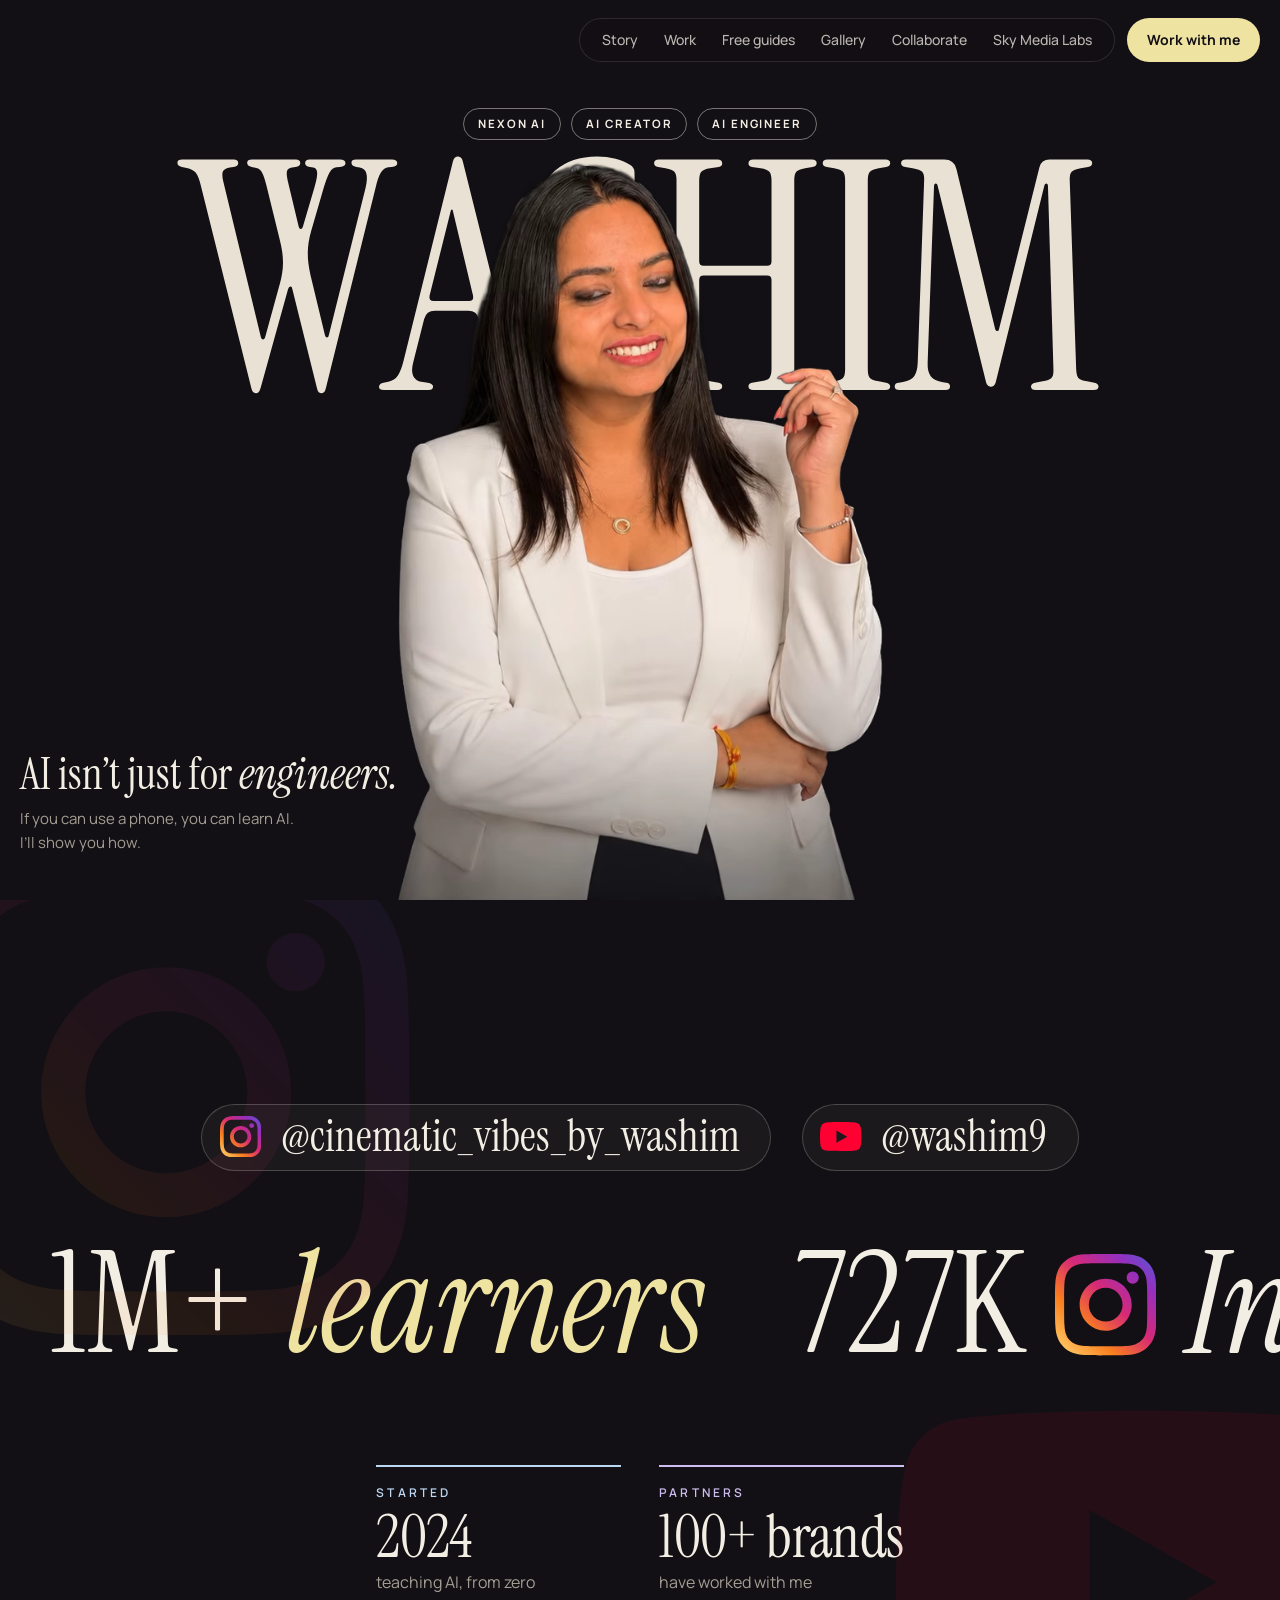
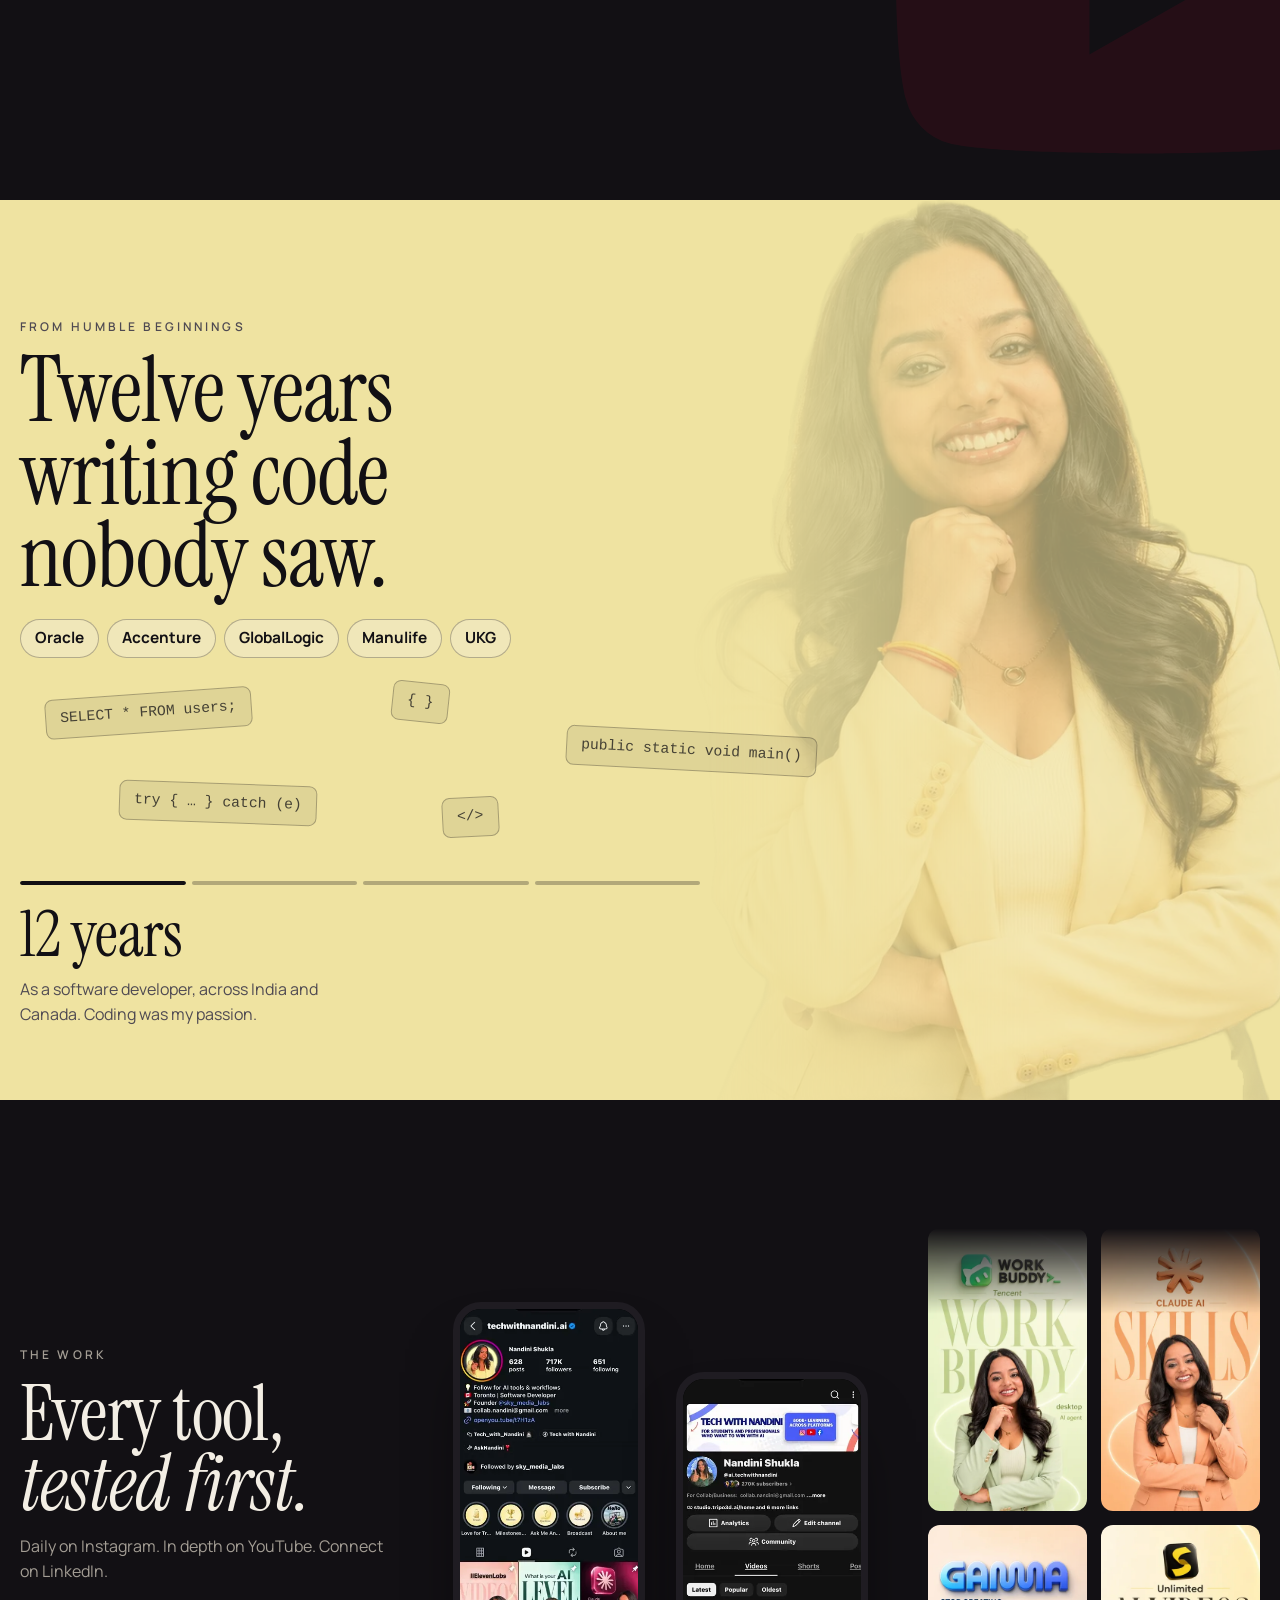
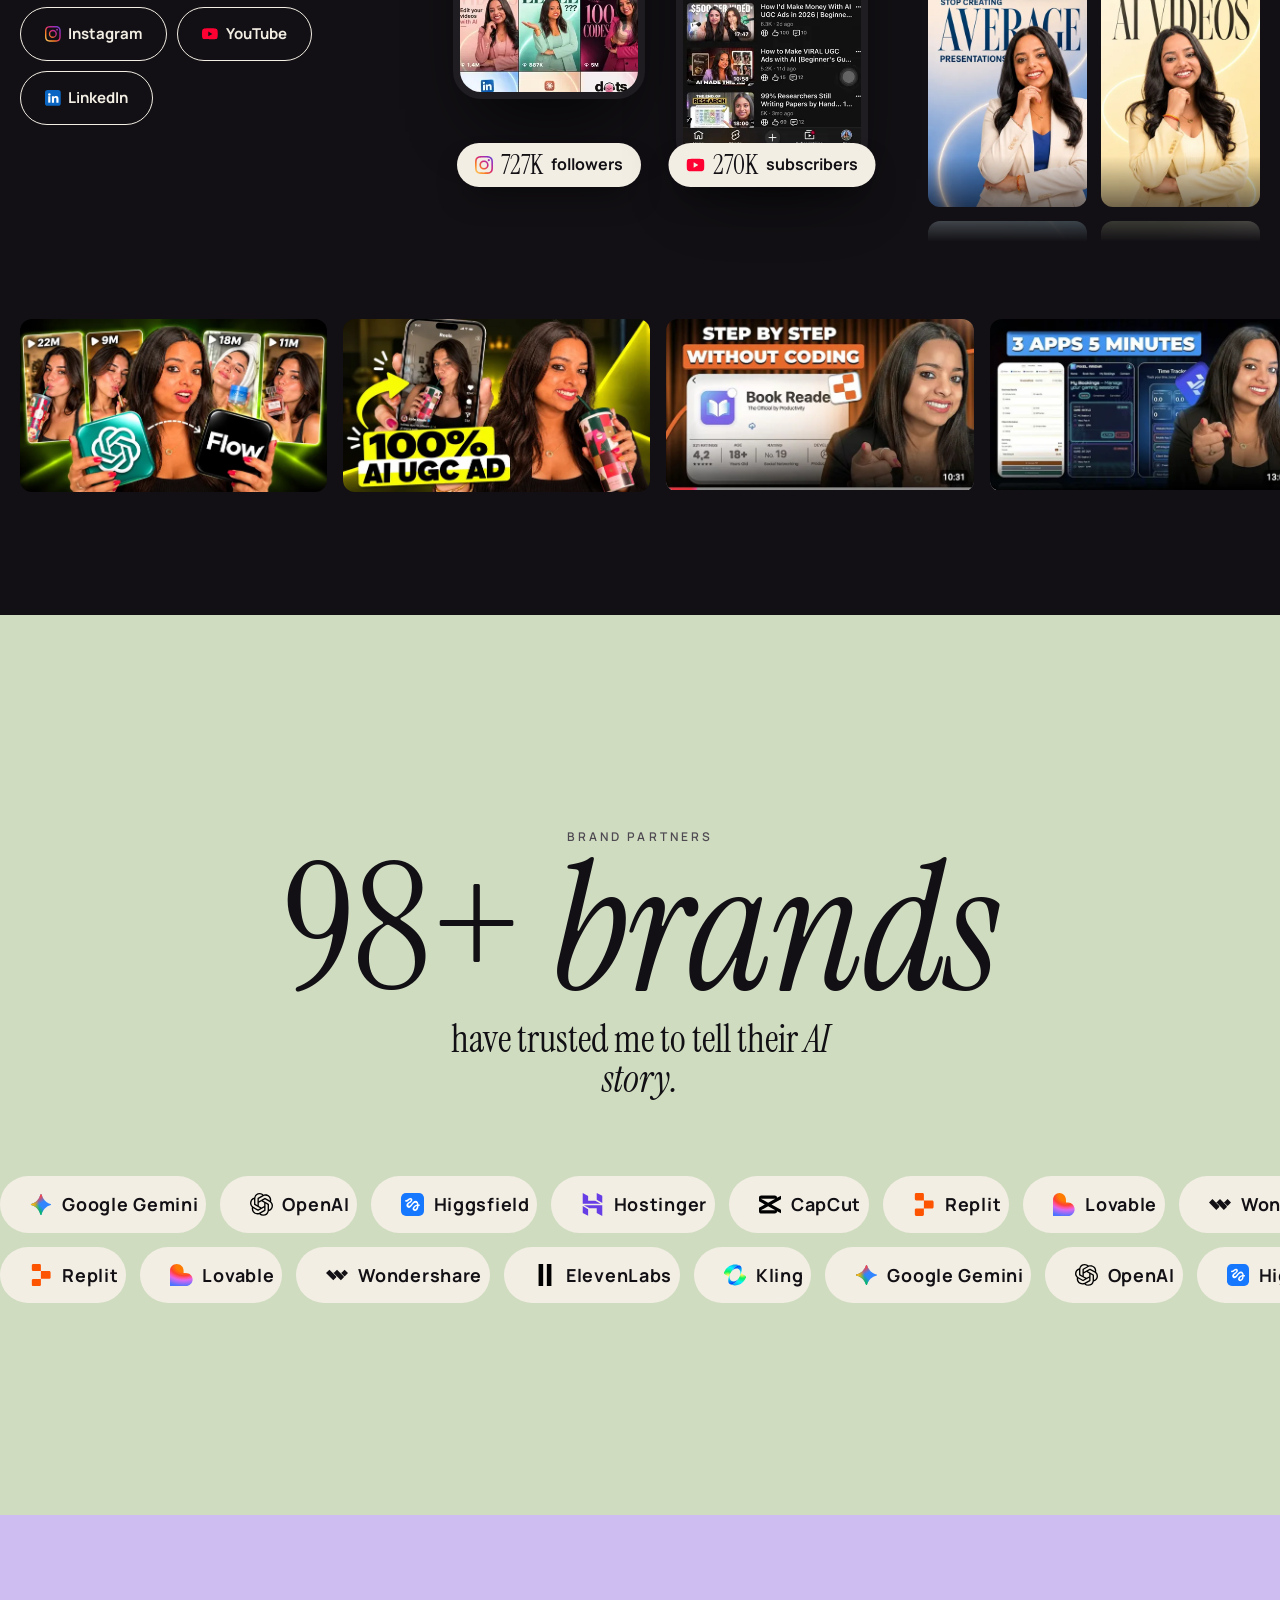
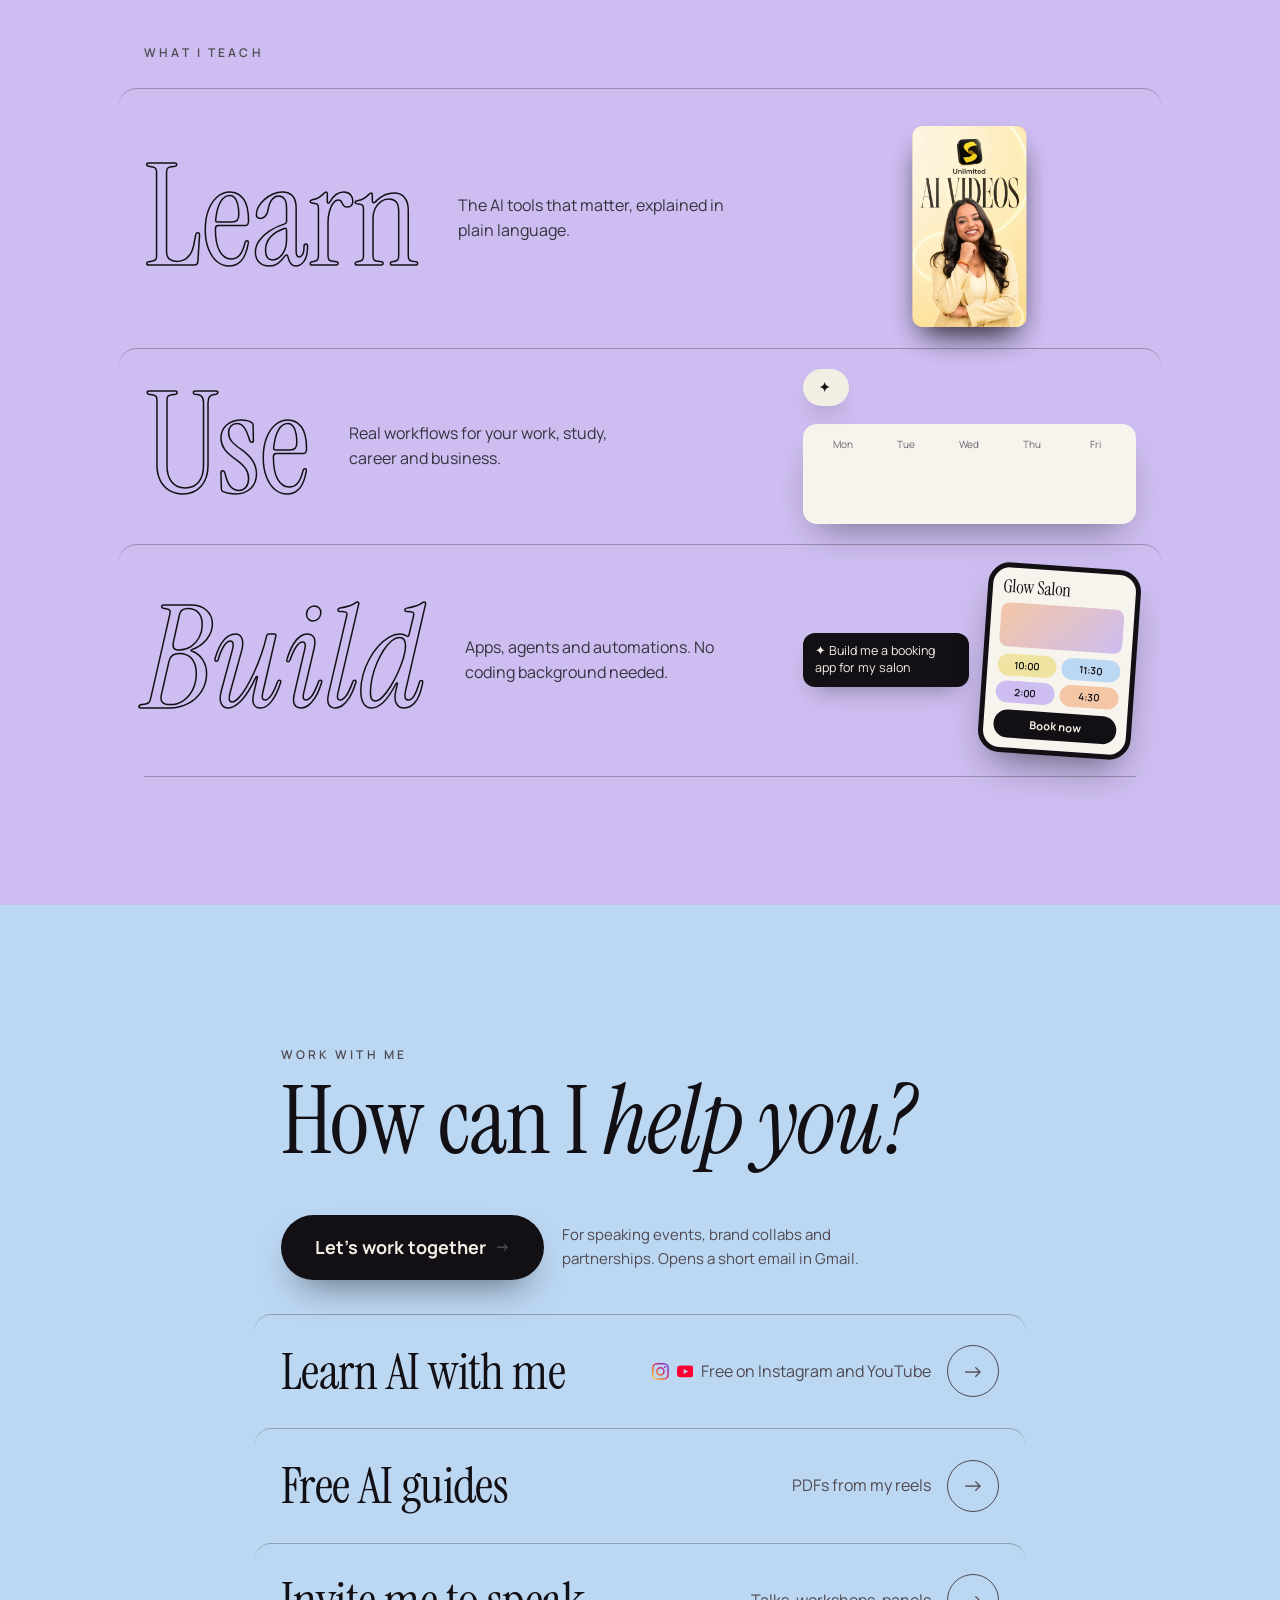
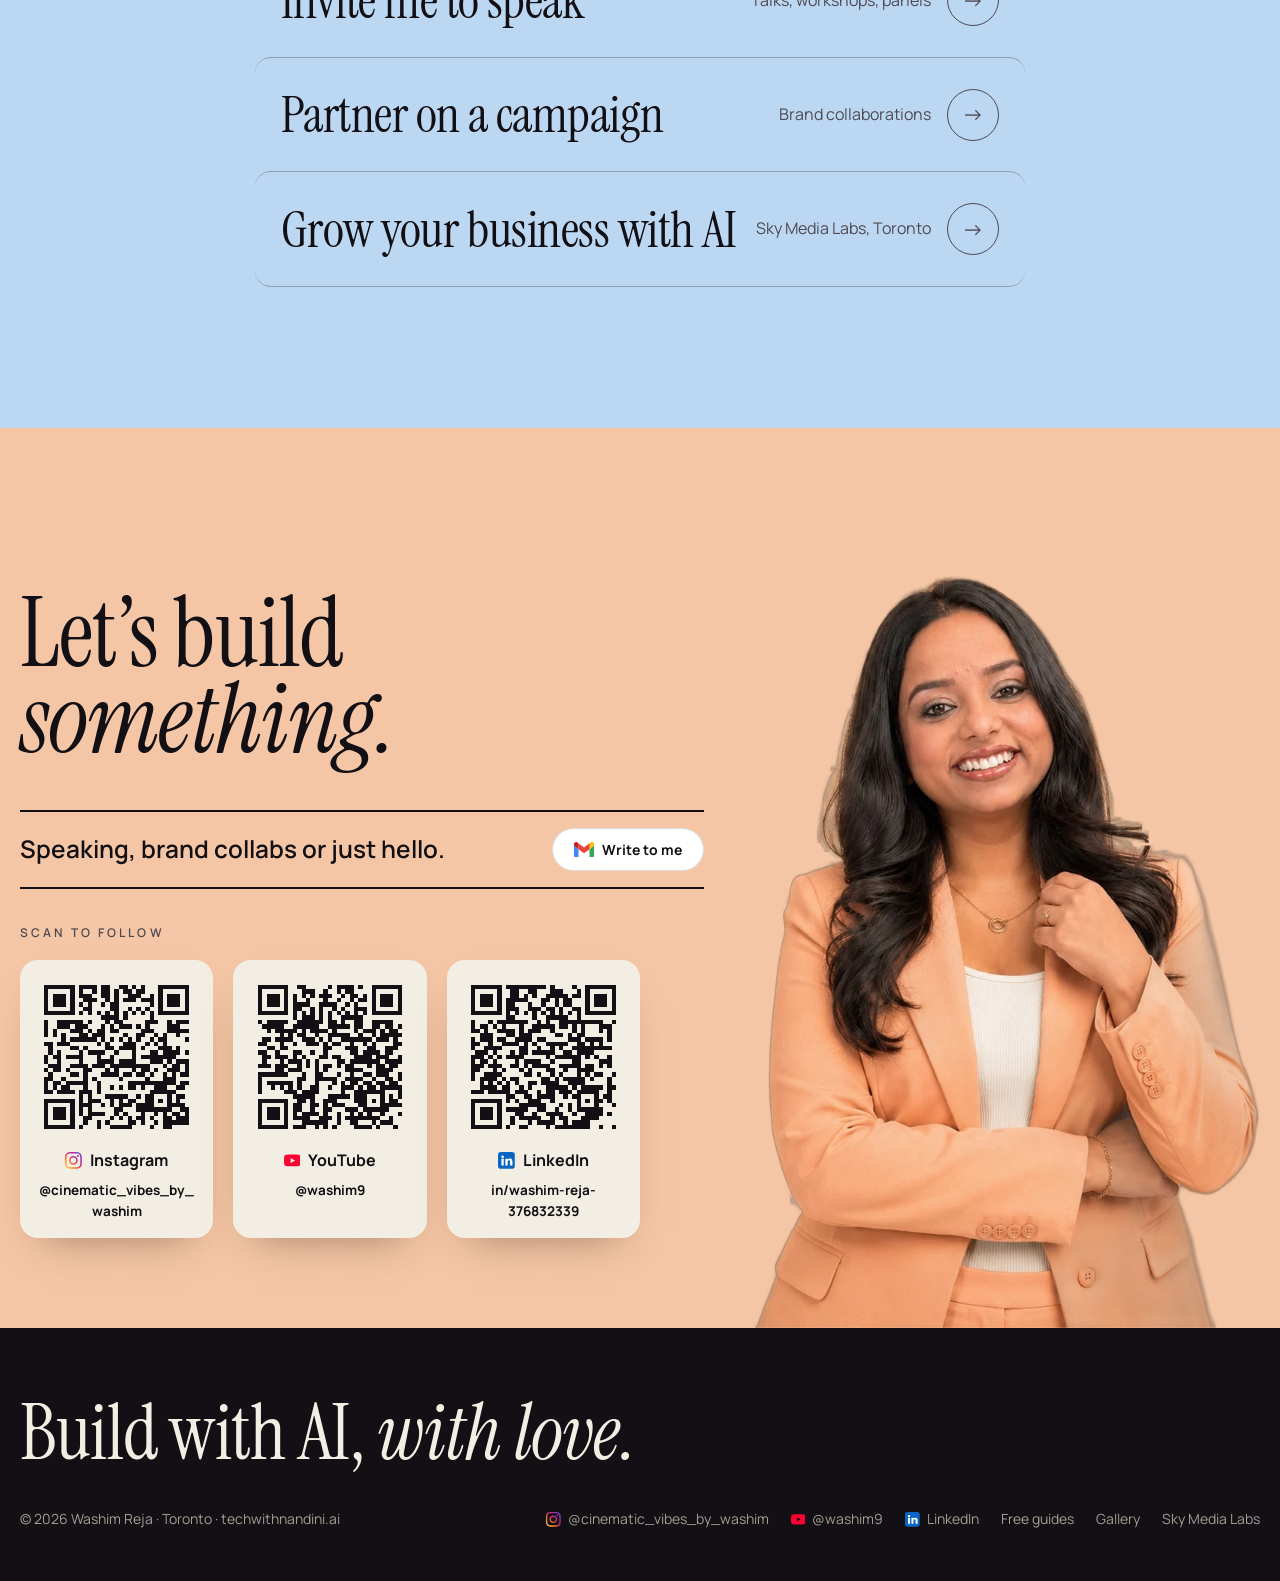
==== commit 8cbd3342: "fix: update homepage hero name and badges" ====
--- a/index.html
+++ b/index.html
@@ -425,8 +425,8 @@
 <main>
   <!-- HERO -->
   <section class="hero" id="top" data-bg="ink">
-    <div class="chips"><span class="chip">Toronto</span><span class="chip">AI creator</span><span class="chip">Ex-software developer</span></div>
-    <h1 class="name" aria-label="Washim Reja"><span style="--i:0">W</span><span style="--i:1">A</span><span style="--i:2">S</span><span style="--i:3">H</span><span style="--i:4">I</span><span style="--i:5">M</span><span style="--i:6">&nbsp;</span><span style="--i:7">R</span><span style="--i:8">E</span><span style="--i:9">J</span><span style="--i:10">A</span></h1>
+    <div class="chips"><span class="chip">Nexon AI</span><span class="chip">AI Creator</span><span class="chip">AI Engineer</span></div>
+    <h1 class="name" aria-label="Washim"><span style="--i:0">W</span><span style="--i:1">A</span><span style="--i:2">S</span><span style="--i:3">H</span><span style="--i:4">I</span><span style="--i:5">M</span></h1>
     <div class="portrait">
       <video id="heroVid" autoplay muted loop playsinline preload="auto" poster="a/hero.webp" aria-label="Washim Reja"><source src="a/hero.webm" type="video/webm"></video>
       <img src="a/hero.webp" alt="Washim Reja">
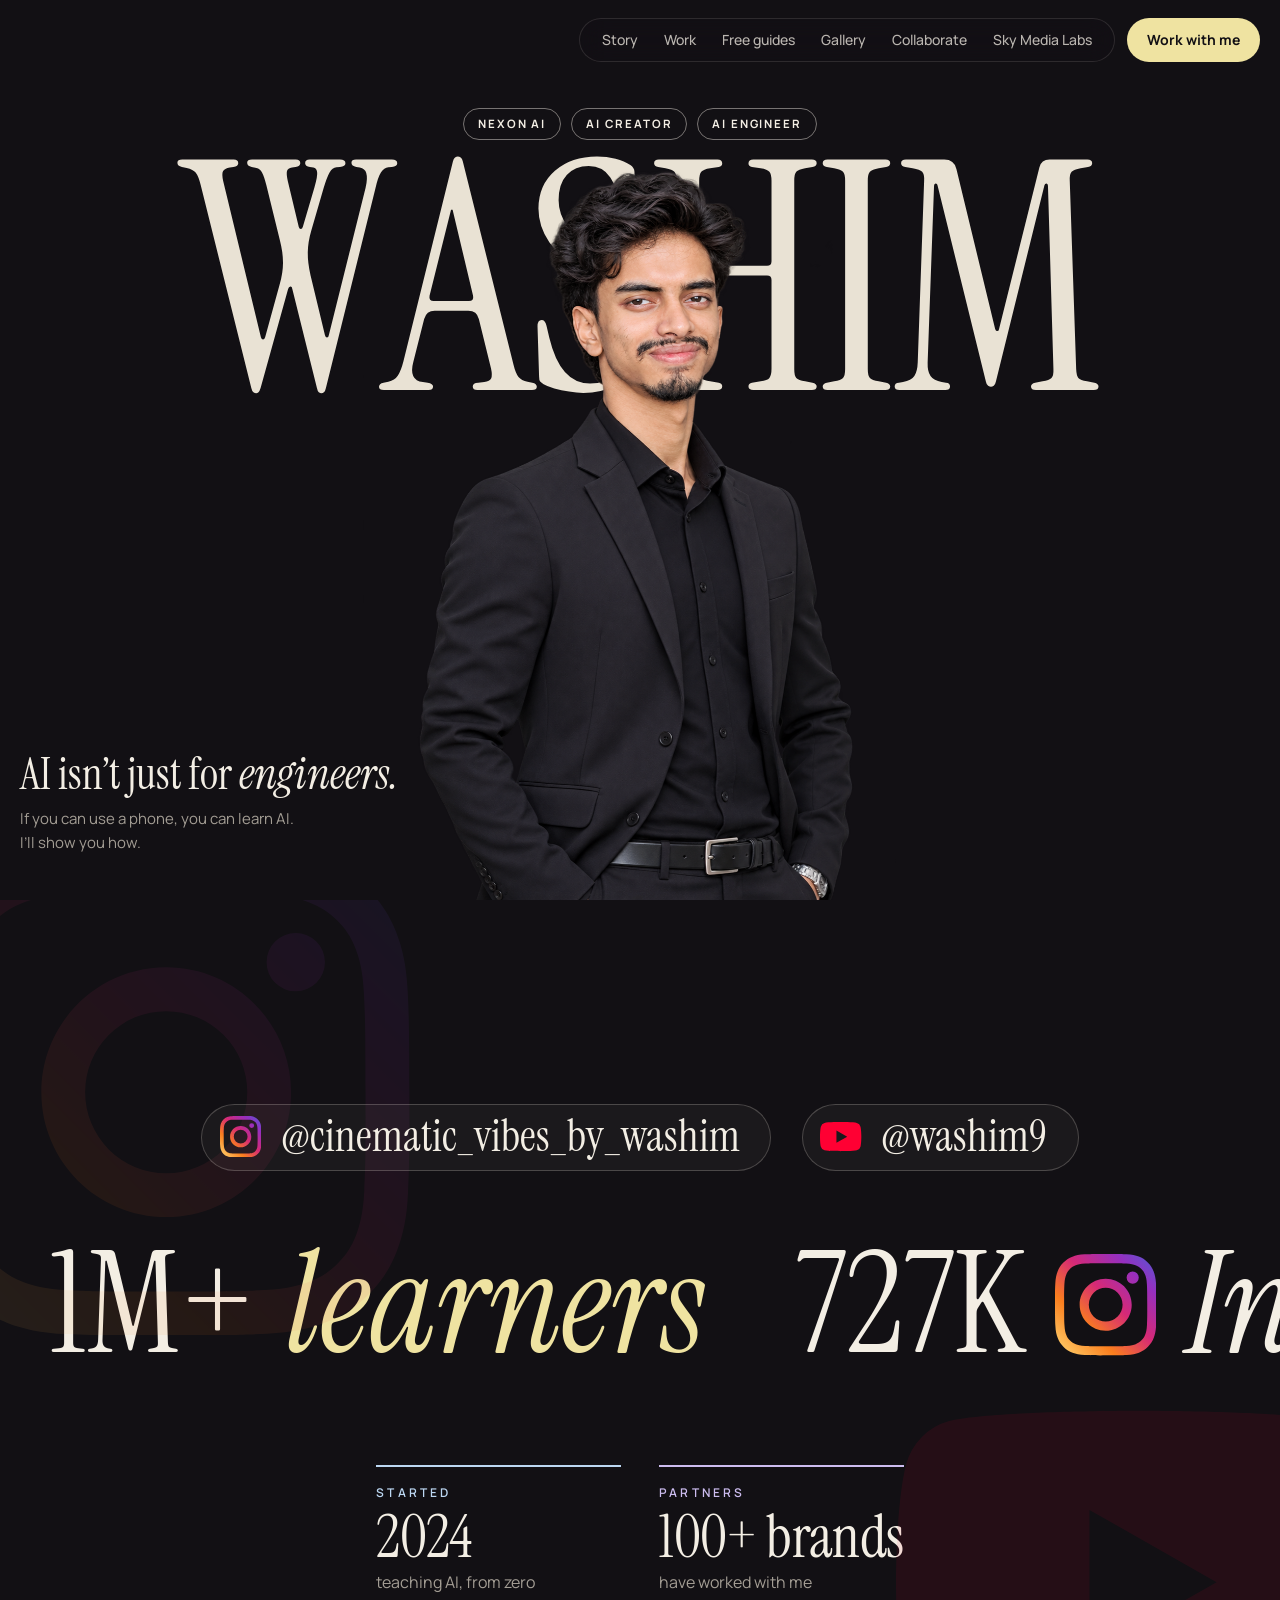
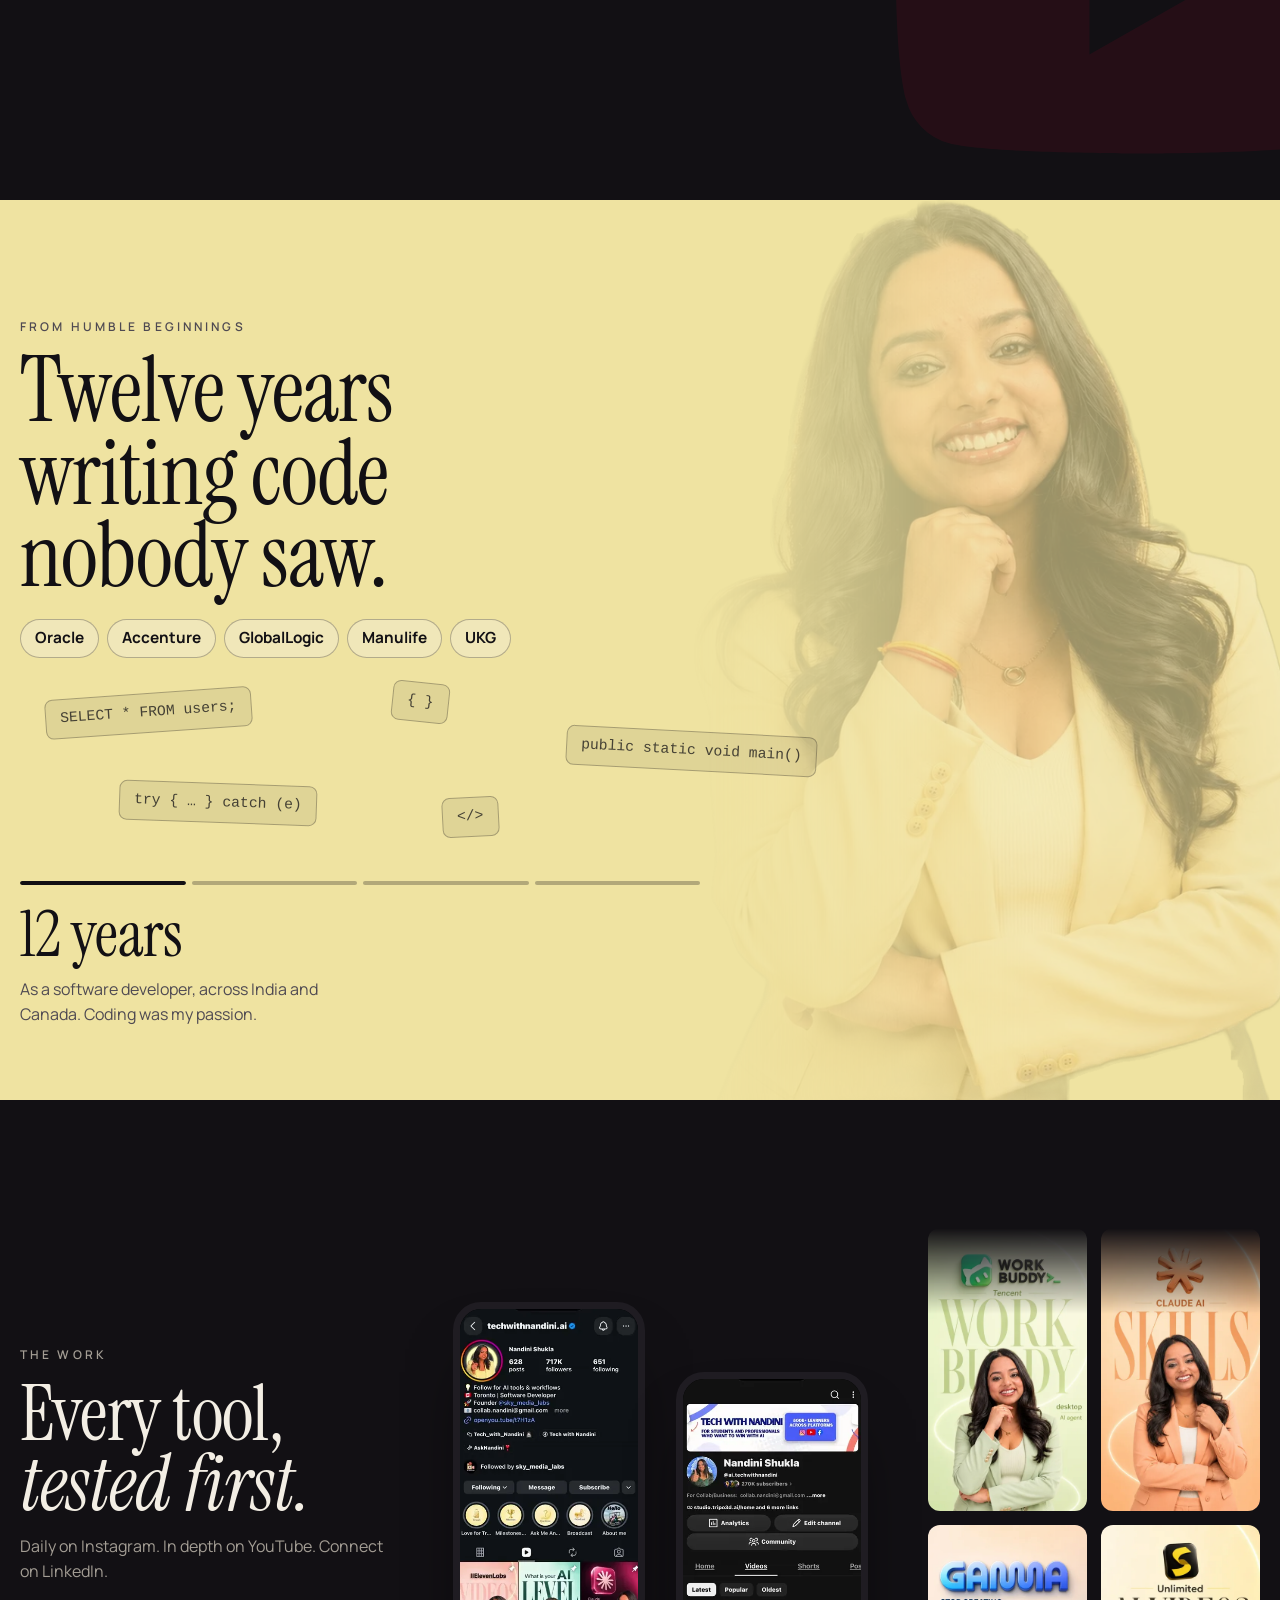
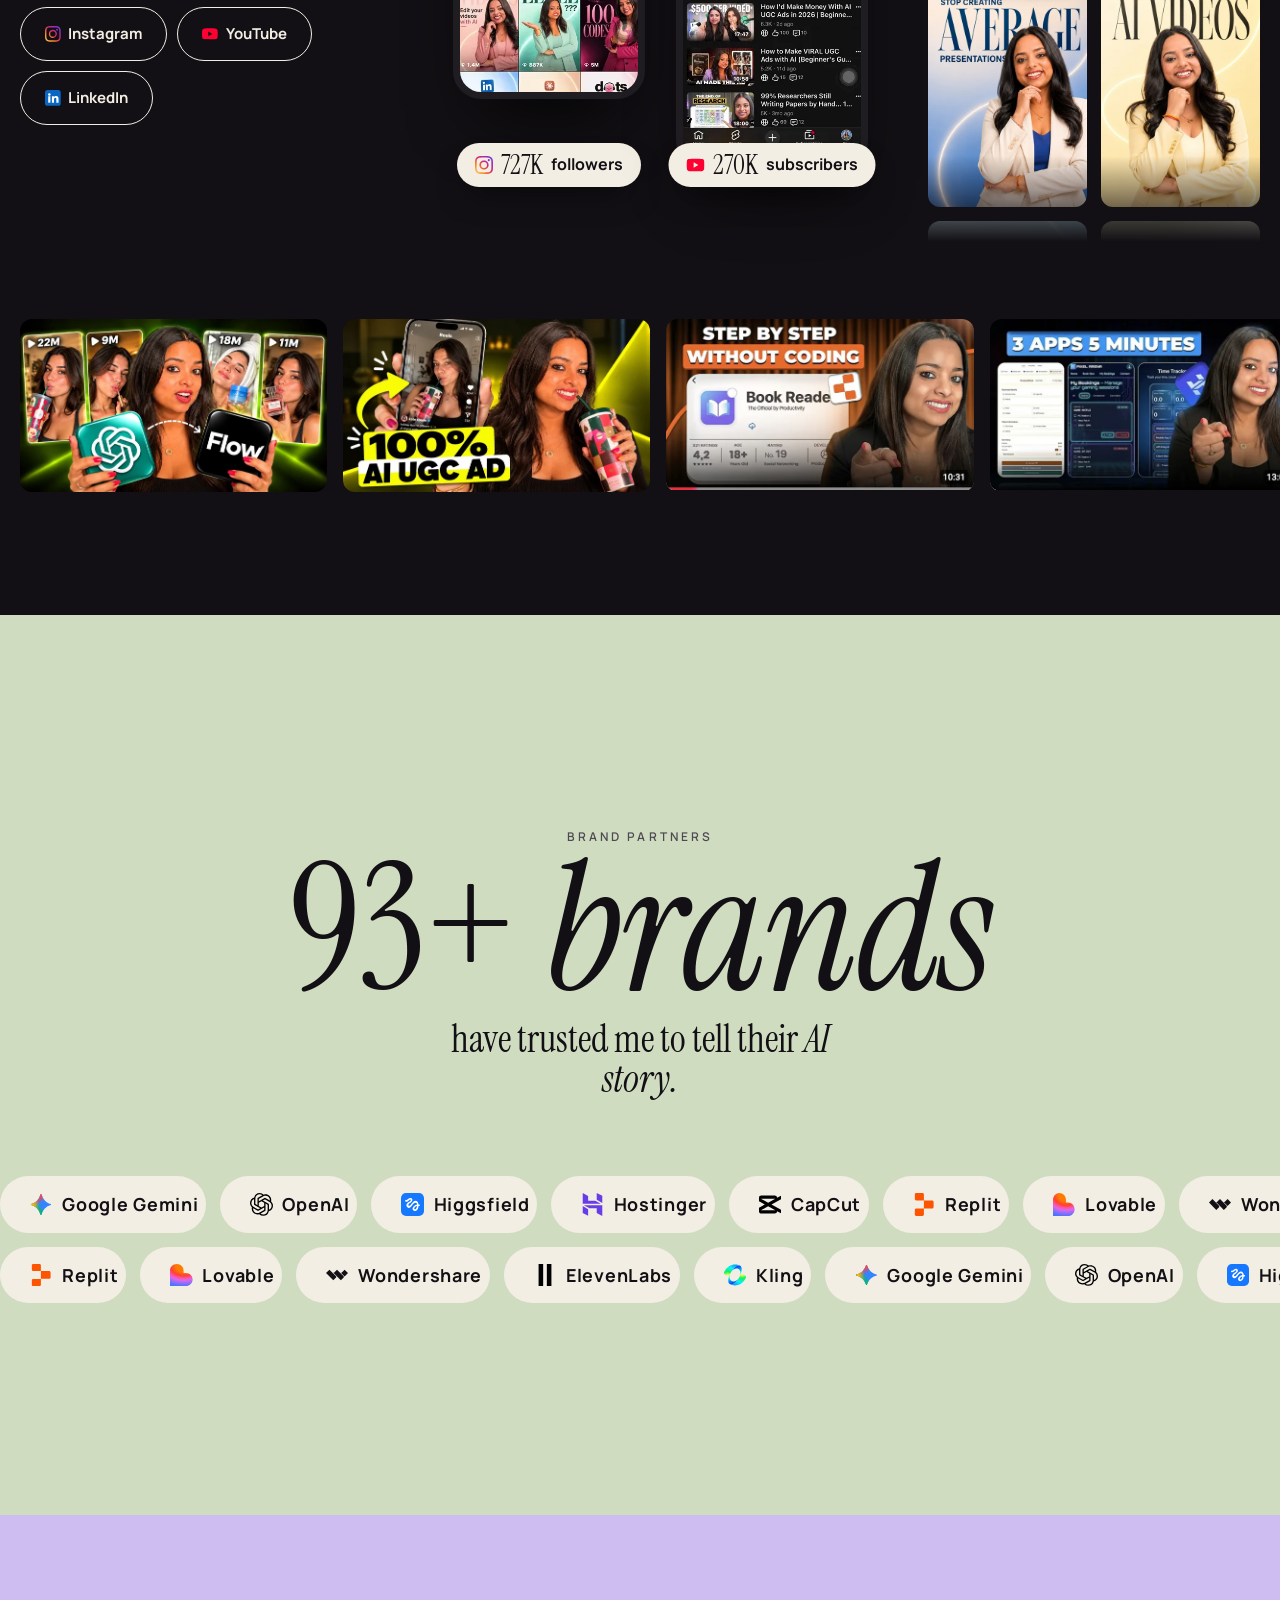
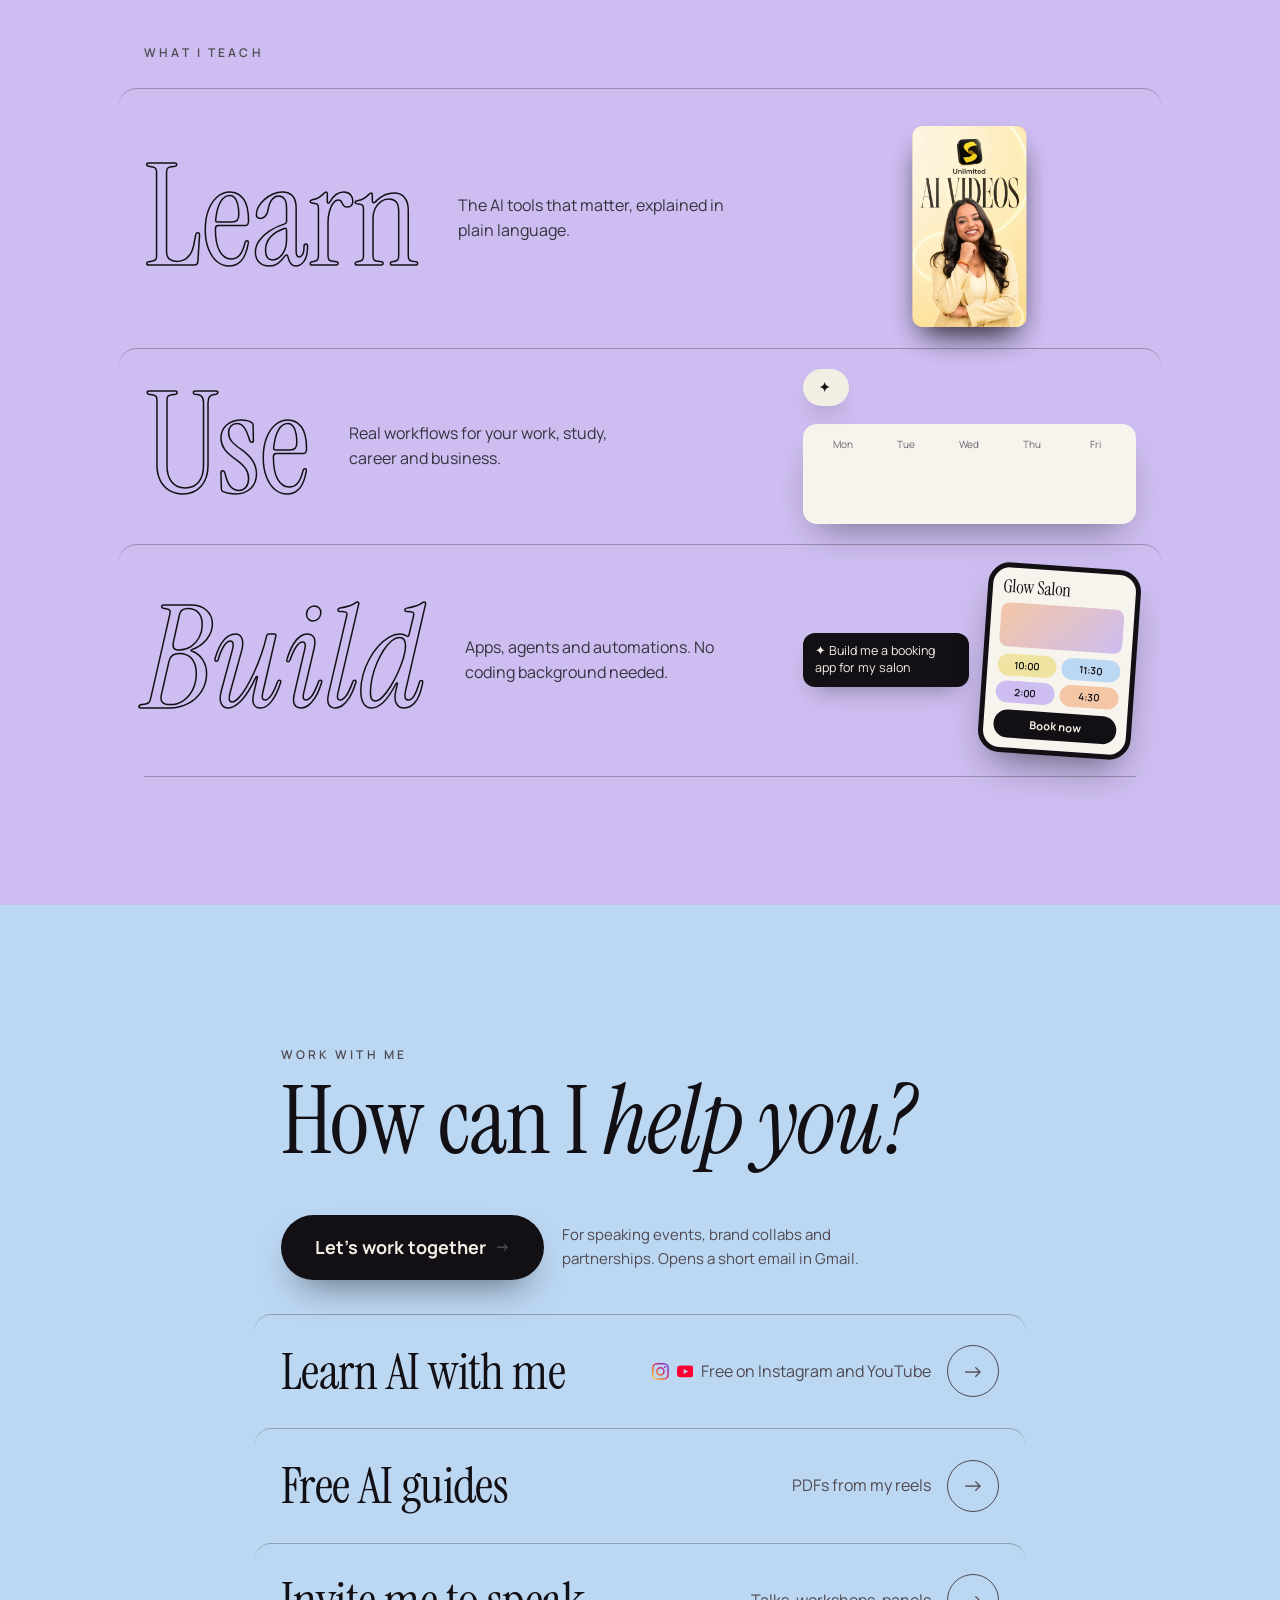
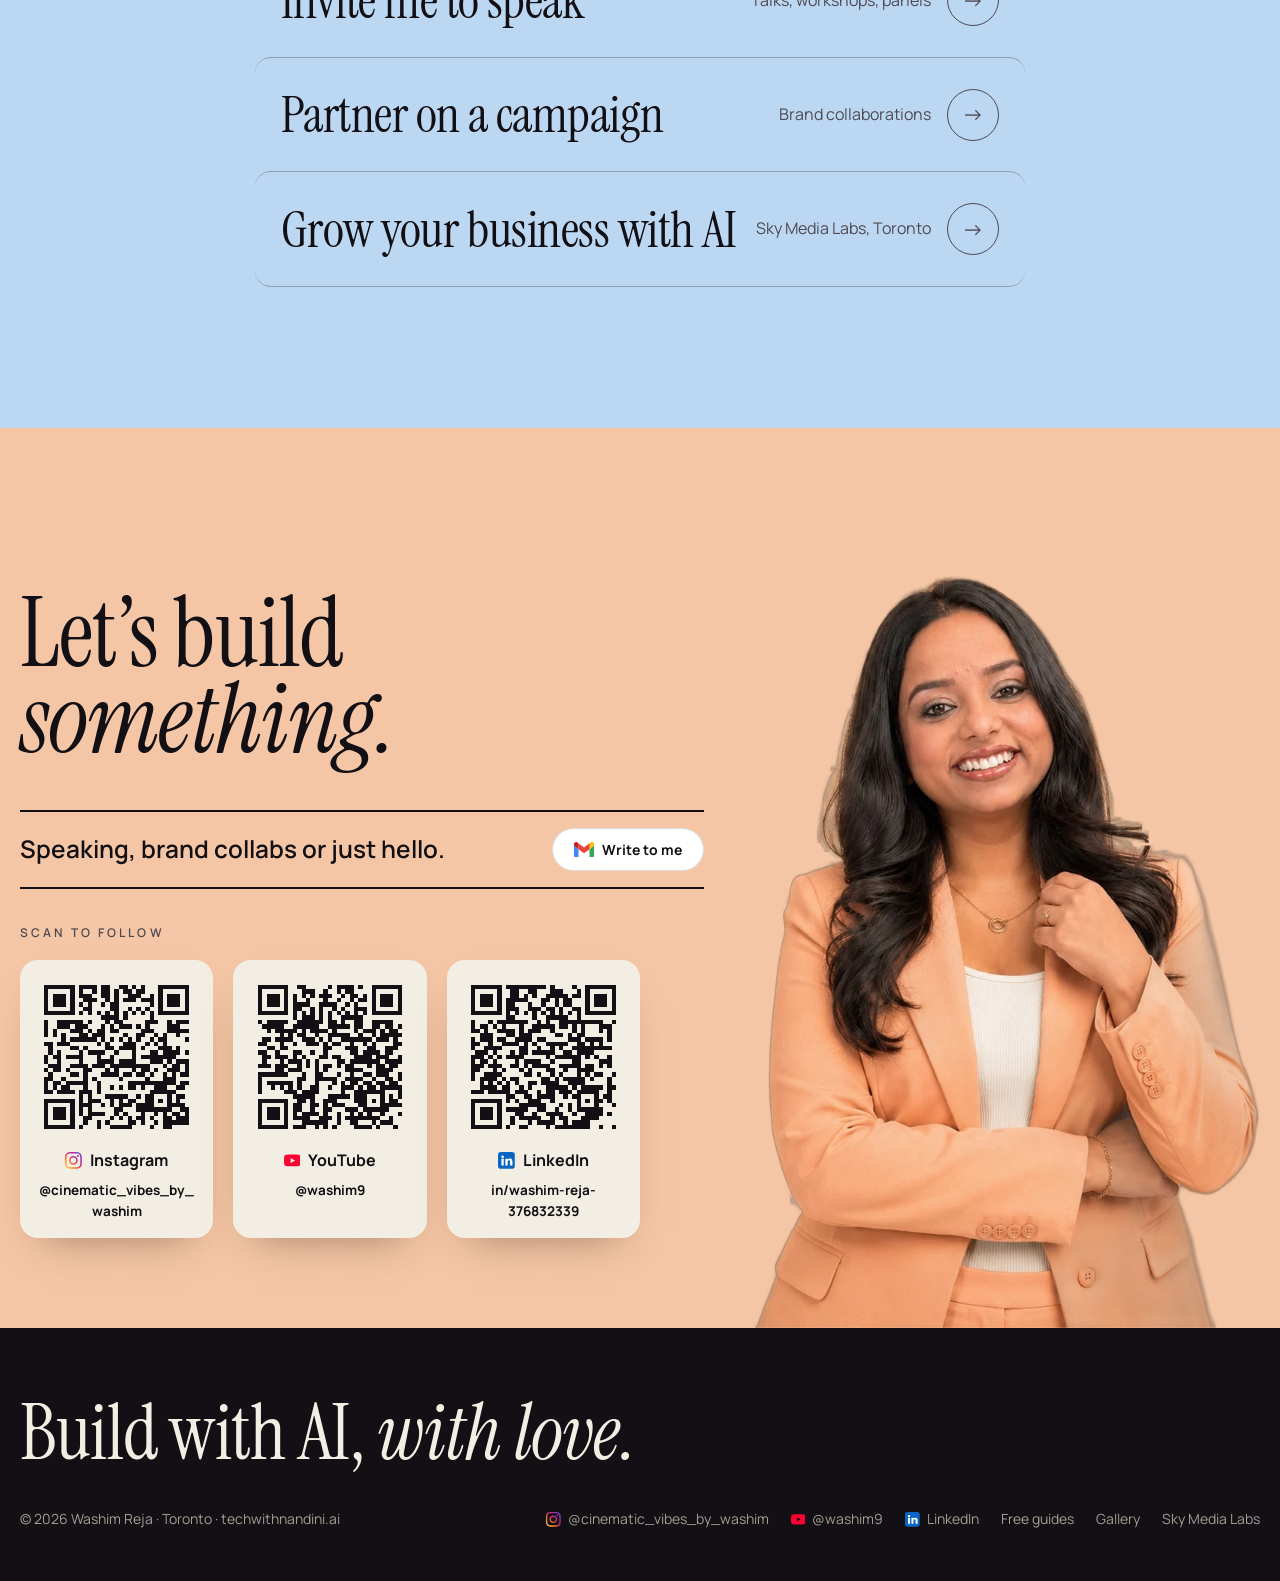
==== commit 04ce9e78: "fix: use Washim portrait in homepage hero" ====
--- a/index.html
+++ b/index.html
@@ -101,12 +101,16 @@
 .hero .name span { display: inline-block }
 html.js .hero .name span { transform: translateY(70%); opacity: 0; animation: rise 1.4s var(--ease) forwards; animation-delay: calc(2.3s + var(--i) * .07s) }
 @keyframes rise { to { transform: none; opacity: 1 } }
-.hero .portrait { position: absolute; left: 50%; bottom: 0; transform: translateX(-50%); height: min(82%, 860px); aspect-ratio: 596 / 900; z-index: 2 }
-.hero .portrait video, .hero .portrait img { position: absolute; inset: 0; width: 100%; height: 100%; object-fit: contain; object-position: bottom }
-.hero .portrait img { display: none } .hero.noalpha .portrait img { display: block } .hero.noalpha .portrait video { display: none }
-.hero .portrait canvas { position: absolute; inset: 0; width: 100%; height: 100%; object-fit: contain; object-position: bottom; display: none }
-.hero.stacked .portrait canvas { display: block } .hero.stacked .portrait img { display: none }
-.hero .portrait video.src { display: block; position: absolute; left: 0; top: 0; inset: 0 auto auto 0; width: 2px; height: 2px; opacity: 0; pointer-events: none }
+.hero .portrait { position: absolute; left: 50%; bottom: 0; transform: translateX(-50%); height: min(82%, 860px); aspect-ratio: 1086 / 1448; z-index: 2 }
+.hero .portrait img { display: block; width: 100%; height: 100%; object-fit: contain; object-position: bottom; transform-origin: 50% 100% }
+@media (prefers-reduced-motion: no-preference) {
+  .hero .portrait img { animation: portrait-motion 4.6s ease-in-out 1.9s both }
+}
+@keyframes portrait-motion {
+  0% { transform: translateY(14px) scale(.98) }
+  46% { transform: translateY(-5px) scale(1.015) }
+  100% { transform: none }
+}
 .hero .handle { position: absolute; left: 50%; bottom: clamp(150px, 26%, 300px); z-index: 3; transform: translateX(-50%) rotate(-2deg);
   background: var(--butter); color: var(--ink); font-family: var(--disp); font-size: clamp(34px, 5.4vw, 84px); line-height: 1; padding: .12em .4em .2em; border-radius: 10px;
   box-shadow: 0 24px 50px -18px rgba(0,0,0,.6); white-space: nowrap }
@@ -428,8 +432,7 @@
     <div class="chips"><span class="chip">Nexon AI</span><span class="chip">AI Creator</span><span class="chip">AI Engineer</span></div>
     <h1 class="name" aria-label="Washim"><span style="--i:0">W</span><span style="--i:1">A</span><span style="--i:2">S</span><span style="--i:3">H</span><span style="--i:4">I</span><span style="--i:5">M</span></h1>
     <div class="portrait">
-      <video id="heroVid" autoplay muted loop playsinline preload="auto" poster="a/hero.webp" aria-label="Washim Reja"><source src="a/hero.webm" type="video/webm"></video>
-      <img src="a/hero.webp" alt="Washim Reja">
+      <img src="a/washim-home.png" alt="Washim Reja" width="1086" height="1448" fetchpriority="high">
     </div>
     <div class="foot">
       <div class="rv" style="--d:3.2s"><p class="lead">AI isn’t just for <i>engineers.</i></p><p class="sub">If you can use a phone, you can learn AI. I’ll show you how.</p></div>
@@ -632,47 +635,6 @@
       ln.textContent = Math.round(e * 1e6).toLocaleString('en-US'); if (k < 1) requestAnimationFrame(tick); };
     requestAnimationFrame(tick);
   }
-
-  /* hero portrait: transparent video where supported, still image elsewhere (Safari) */
-  const hero = $('.hero'), hv = $('#heroVid');
-  const ua = navigator.userAgent;
-  const apple = /^((?!chrome|android|crios|fxios|edg).)*safari/i.test(ua) || /iP(hone|ad|od)/.test(ua) || (/Macintosh/.test(ua) && navigator.maxTouchPoints > 1);
-  const still = () => { hero.classList.add('noalpha'); hv.removeAttribute('autoplay'); hv.pause(); };
-  /* Safari can't play transparent WebM: play an MP4 with the transparency mask stacked
-     underneath (a/hero_s.mp4) and recombine the two halves on a WebGL canvas */
-  const stacked = () => {
-    still();
-    const c = document.createElement('canvas'); c.width = 596; c.height = 900; c.setAttribute('aria-hidden', 'true');
-    const gl = c.getContext('webgl', { alpha: true, premultipliedAlpha: true }); if (!gl) return;
-    const sh = (t, src) => { const o = gl.createShader(t); gl.shaderSource(o, src); gl.compileShader(o); return o; };
-    const pr = gl.createProgram();
-    gl.attachShader(pr, sh(gl.VERTEX_SHADER, 'attribute vec2 p;varying vec2 u;void main(){u=vec2(p.x*.5+.5,.5-p.y*.5);gl_Position=vec4(p,0.,1.);}'));
-    gl.attachShader(pr, sh(gl.FRAGMENT_SHADER, 'precision mediump float;varying vec2 u;uniform sampler2D t;void main(){vec3 c=texture2D(t,vec2(u.x,u.y*.5)).rgb;float a=texture2D(t,vec2(u.x,.5+u.y*.5)).r;gl_FragColor=vec4(c*a,a);}'));
-    gl.linkProgram(pr); if (!gl.getProgramParameter(pr, gl.LINK_STATUS)) return; gl.useProgram(pr);
-    gl.bindBuffer(gl.ARRAY_BUFFER, gl.createBuffer()); gl.bufferData(gl.ARRAY_BUFFER, new Float32Array([-1, -1, 1, -1, -1, 1, 1, 1]), gl.STATIC_DRAW);
-    const loc = gl.getAttribLocation(pr, 'p'); gl.enableVertexAttribArray(loc); gl.vertexAttribPointer(loc, 2, gl.FLOAT, false, 0, 0);
-    gl.bindTexture(gl.TEXTURE_2D, gl.createTexture());
-    [gl.TEXTURE_WRAP_S, gl.TEXTURE_WRAP_T].forEach(k => gl.texParameteri(gl.TEXTURE_2D, k, gl.CLAMP_TO_EDGE));
-    [gl.TEXTURE_MIN_FILTER, gl.TEXTURE_MAG_FILTER].forEach(k => gl.texParameteri(gl.TEXTURE_2D, k, gl.LINEAR));
-    const v = document.createElement('video'); v.className = 'src'; v.muted = true; v.loop = true; v.playsInline = true;
-    v.setAttribute('muted', ''); v.setAttribute('playsinline', ''); v.setAttribute('aria-hidden', 'true'); v.preload = 'auto'; v.src = 'a/hero_s.mp4';
-    $('.hero .portrait').append(v, c);
-    const next = () => v.requestVideoFrameCallback ? v.requestVideoFrameCallback(draw) : requestAnimationFrame(draw);
-    const draw = () => {
-      if (v.readyState >= 2) {
-        gl.clearColor(0, 0, 0, 0); gl.clear(gl.COLOR_BUFFER_BIT);
-        gl.texImage2D(gl.TEXTURE_2D, 0, gl.RGB, gl.RGB, gl.UNSIGNED_BYTE, v); gl.drawArrays(gl.TRIANGLE_STRIP, 0, 4);
-        hero.classList.add('stacked');
-      }
-      next();
-    };
-    const go = () => v.play().then(next, () => {});   /* Low Power Mode blocks autoplay: the still photo stays */
-    go(); addEventListener('touchstart', () => { if (v.paused) go(); }, { once: true, passive: true });
-  };
-  if (reduce) still();
-  else if (apple) { hv.removeAttribute('autoplay'); hv.pause(); stacked(); }
-  else if (!hv.canPlayType('video/webm; codecs="vp9"')) still();
-  else hv.addEventListener('error', still, true);
 
   /* smooth scroll */
   let lenis = null;
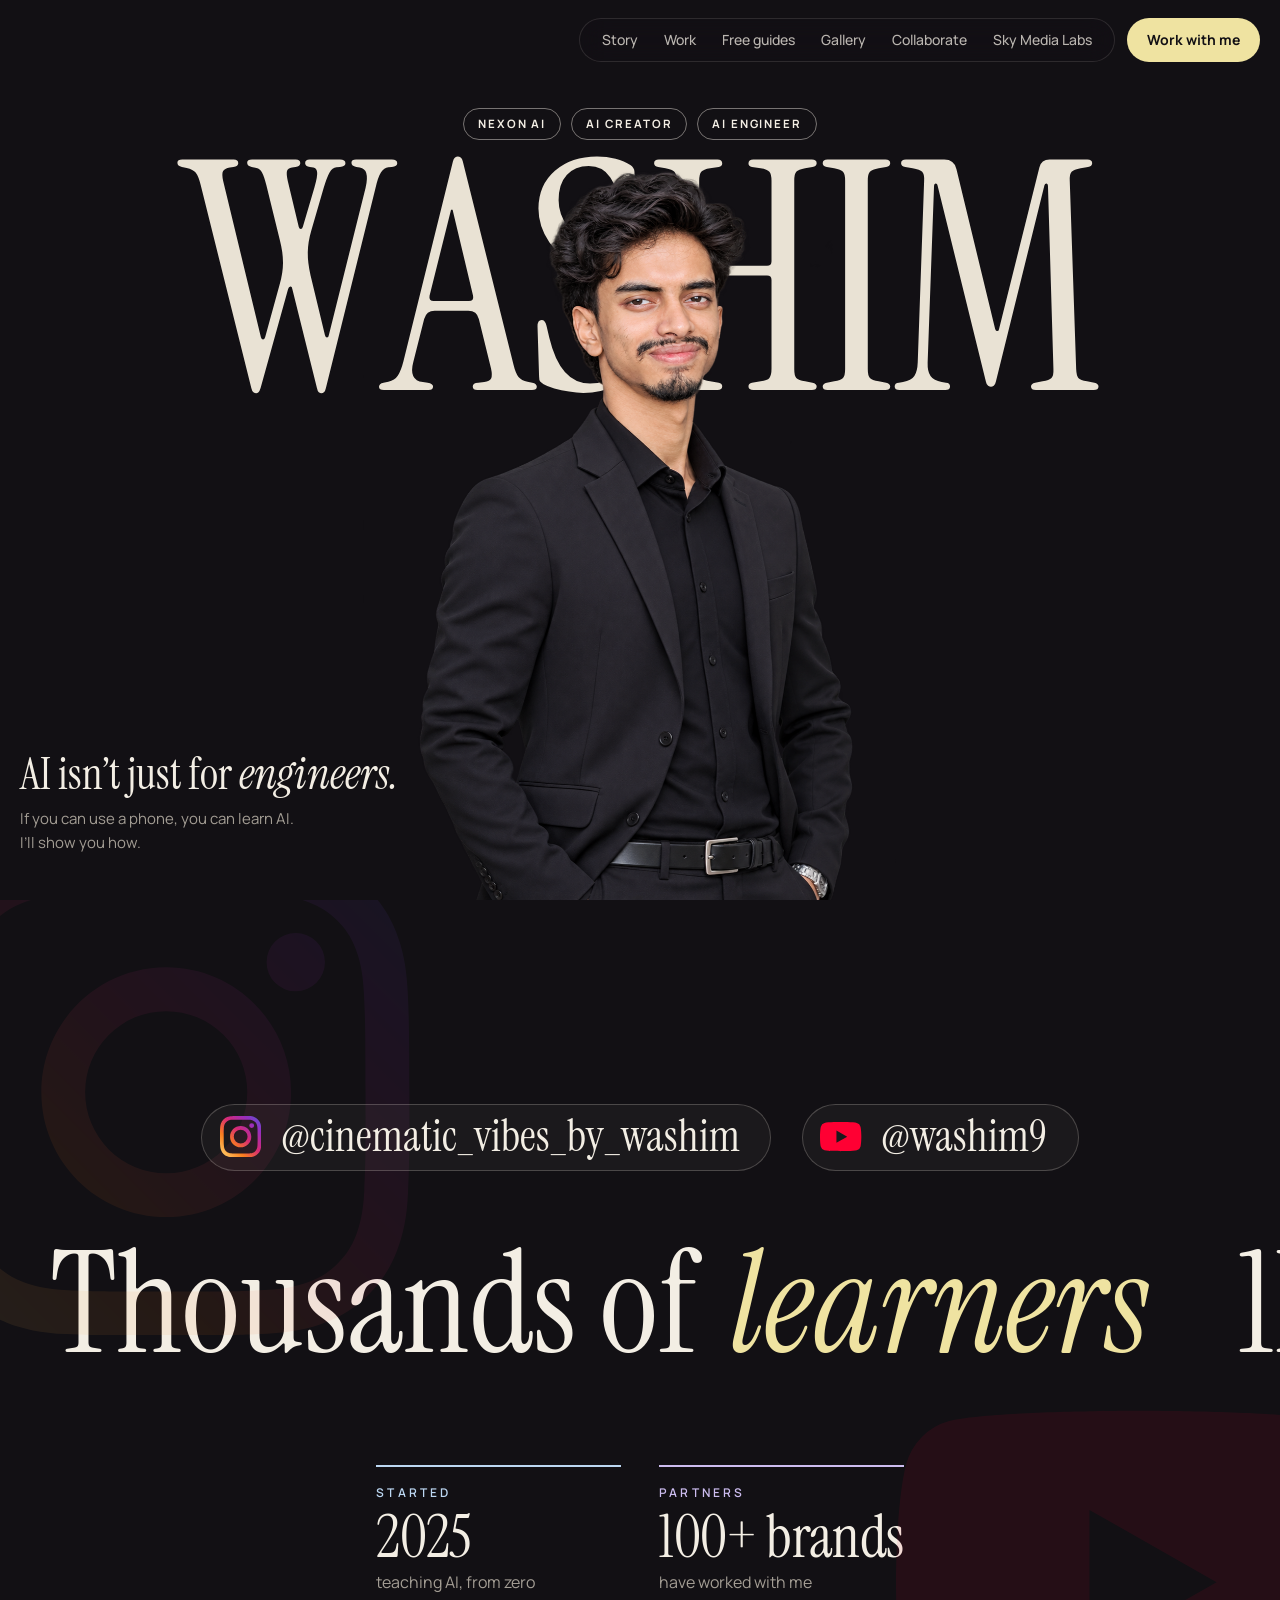
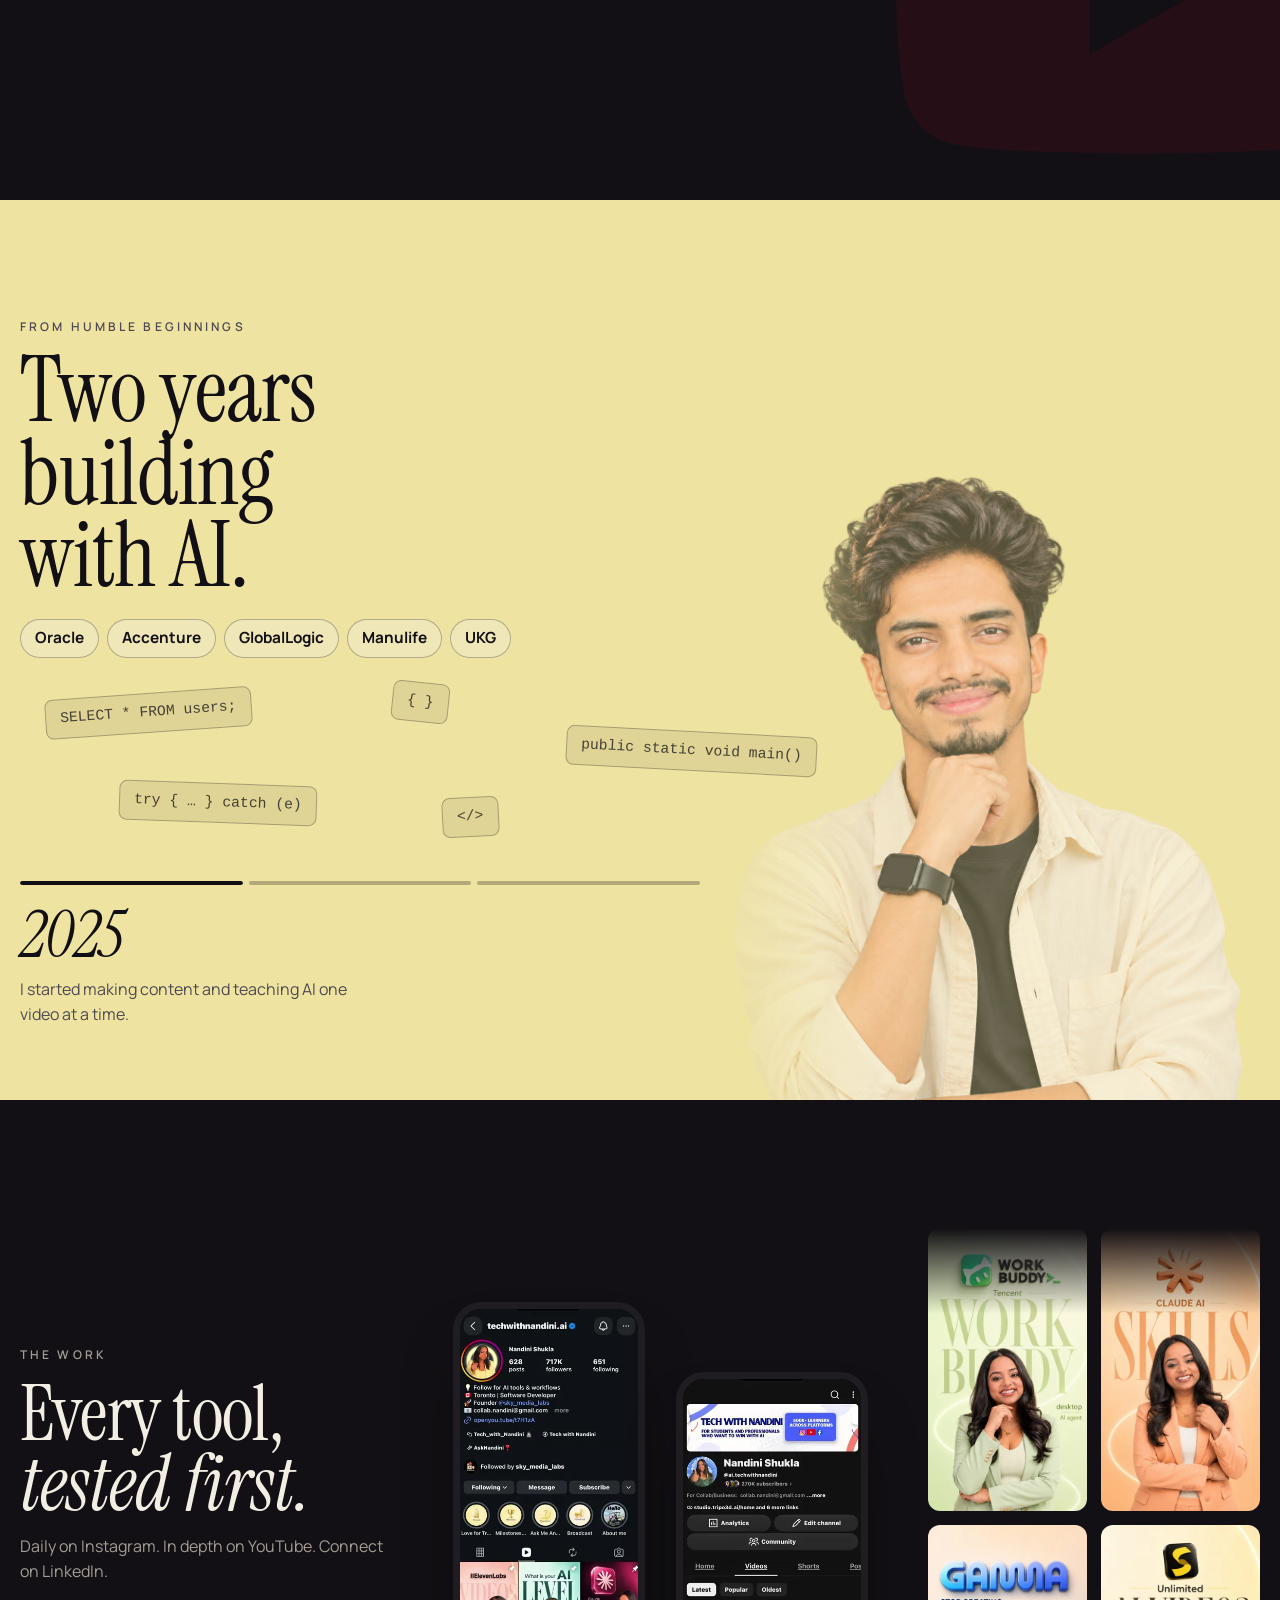
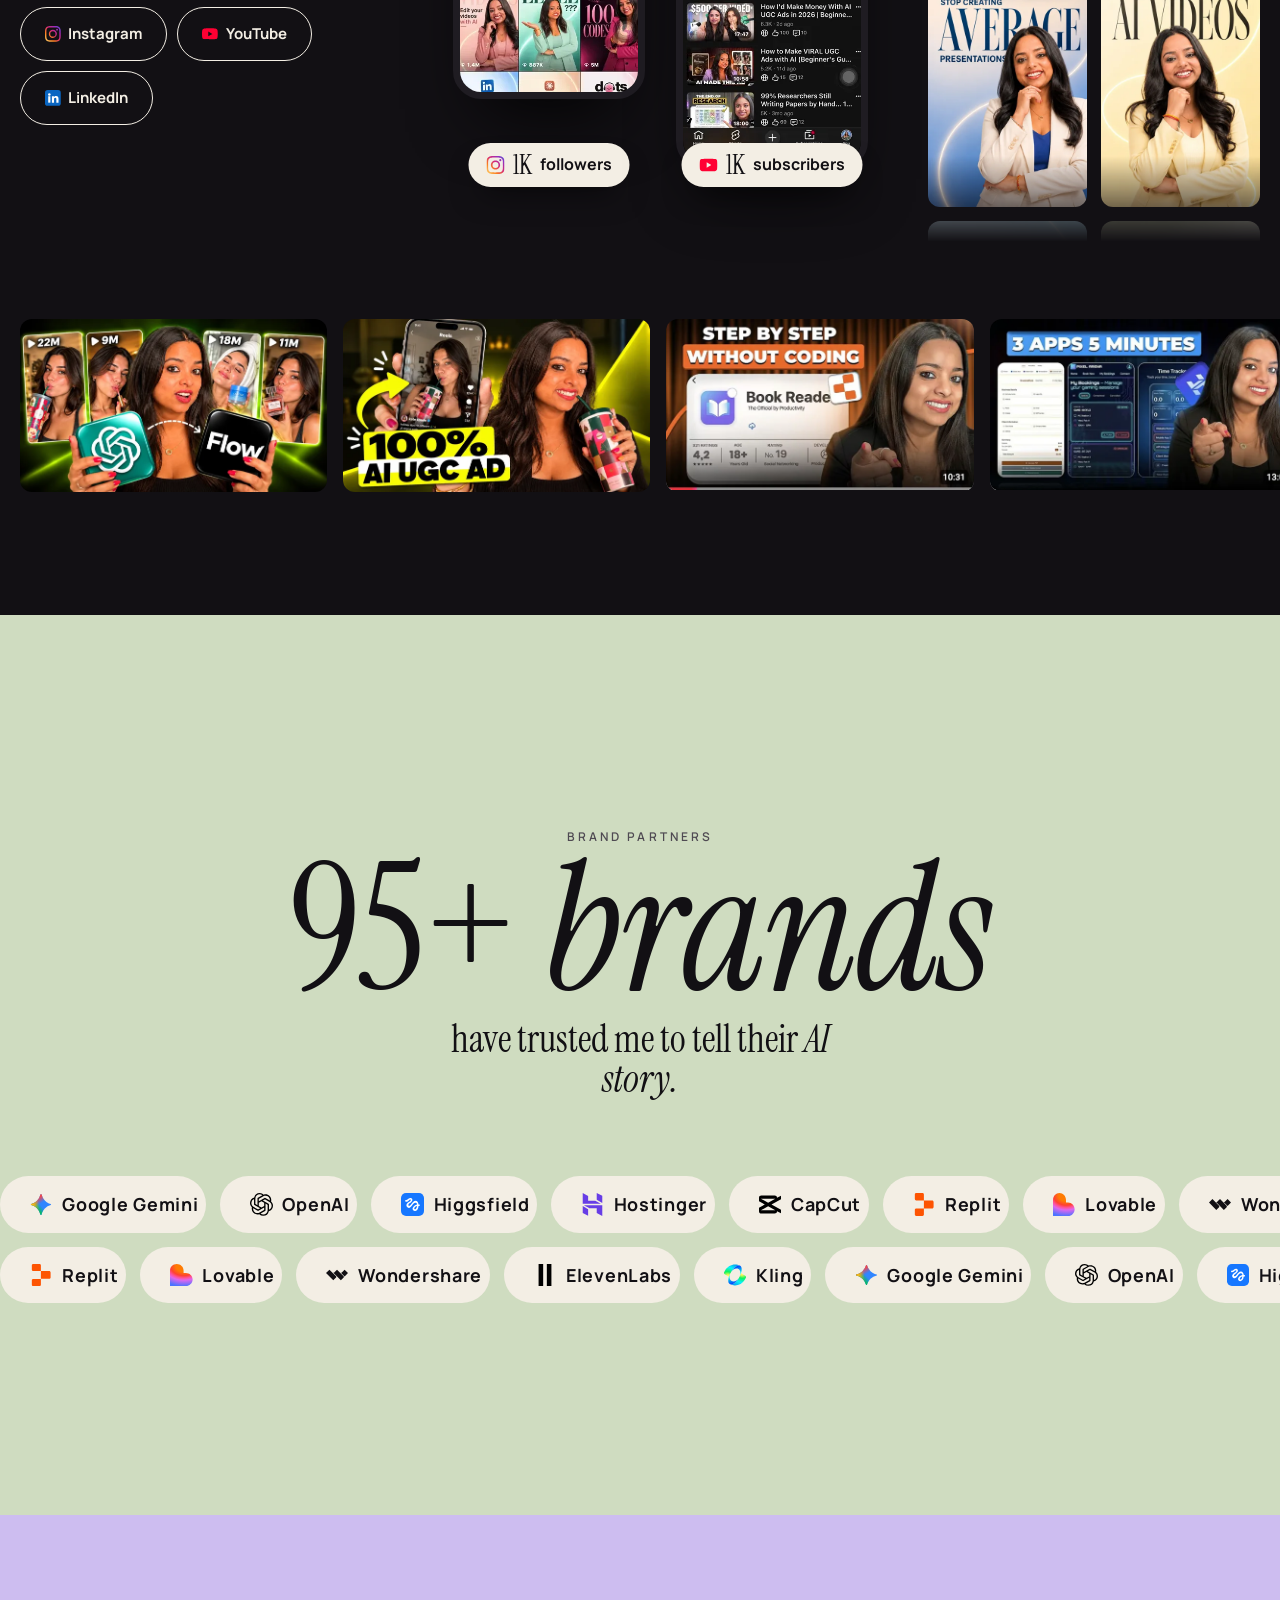
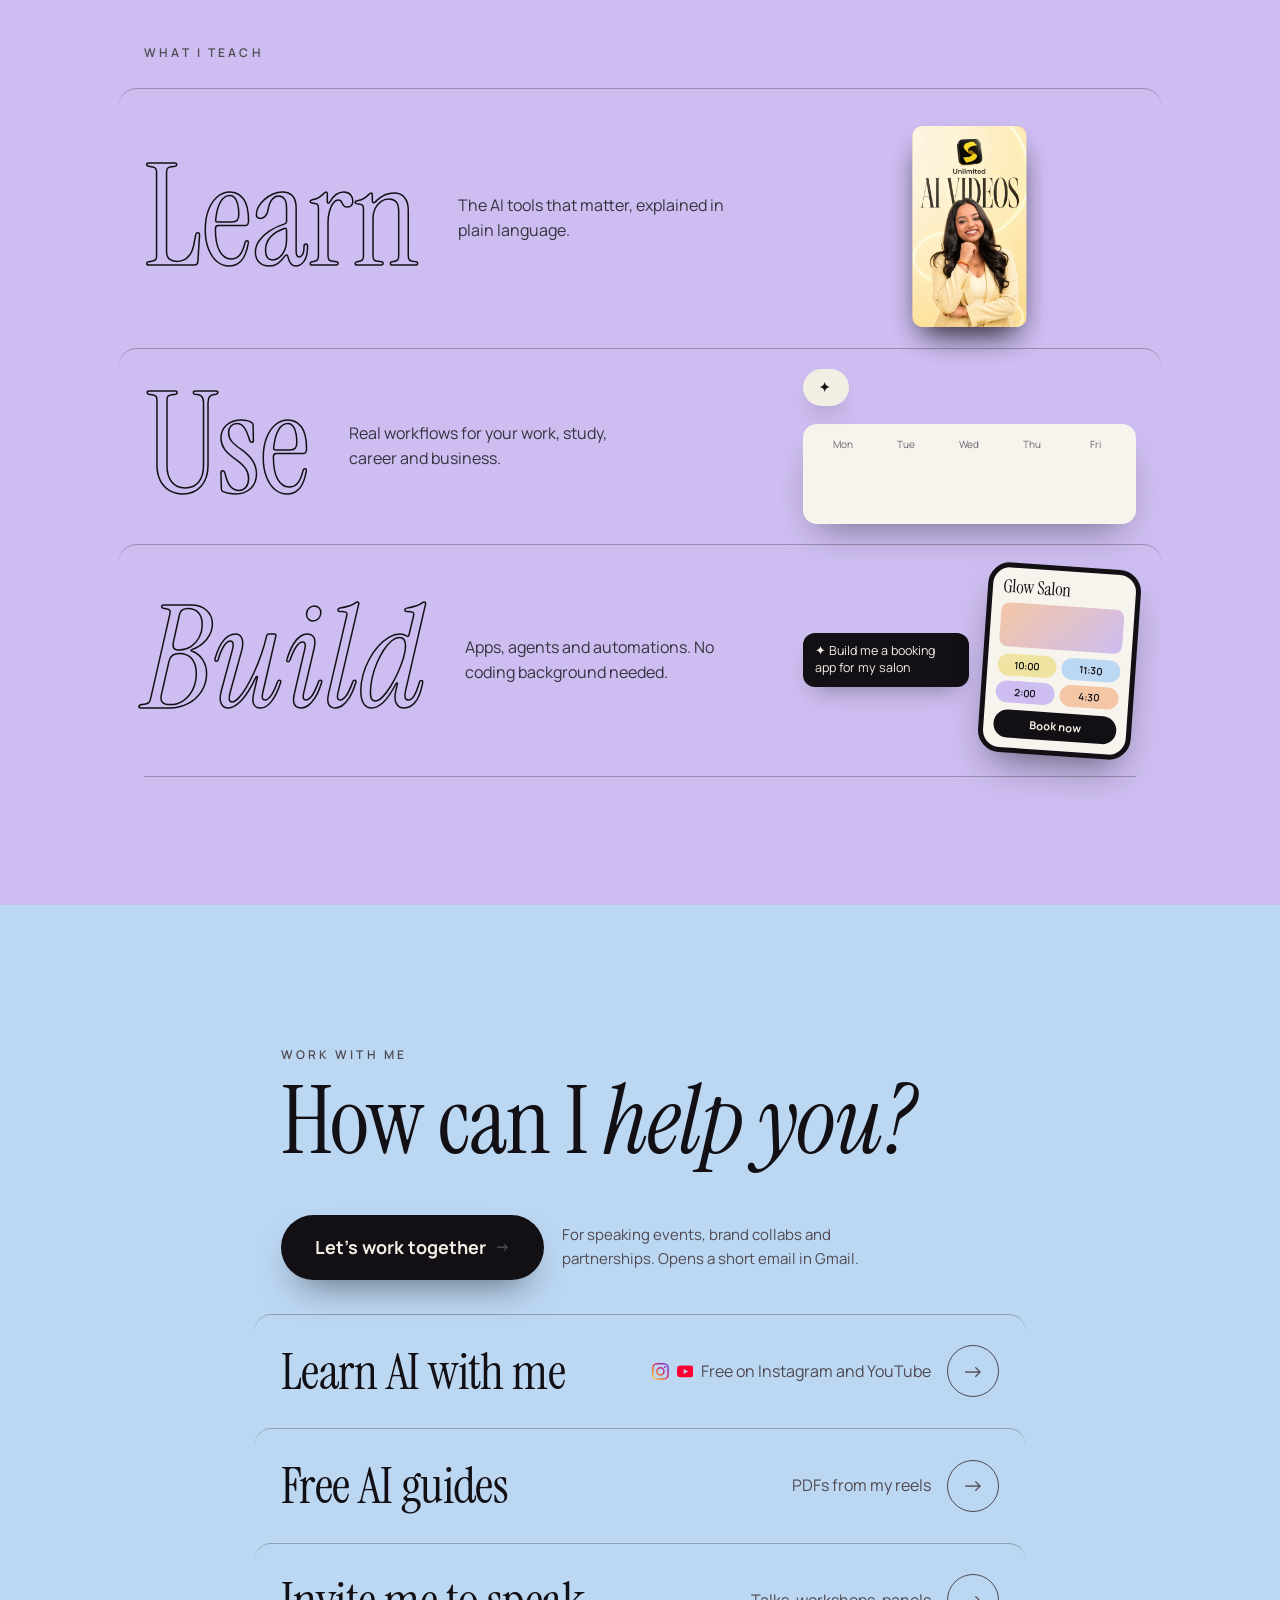
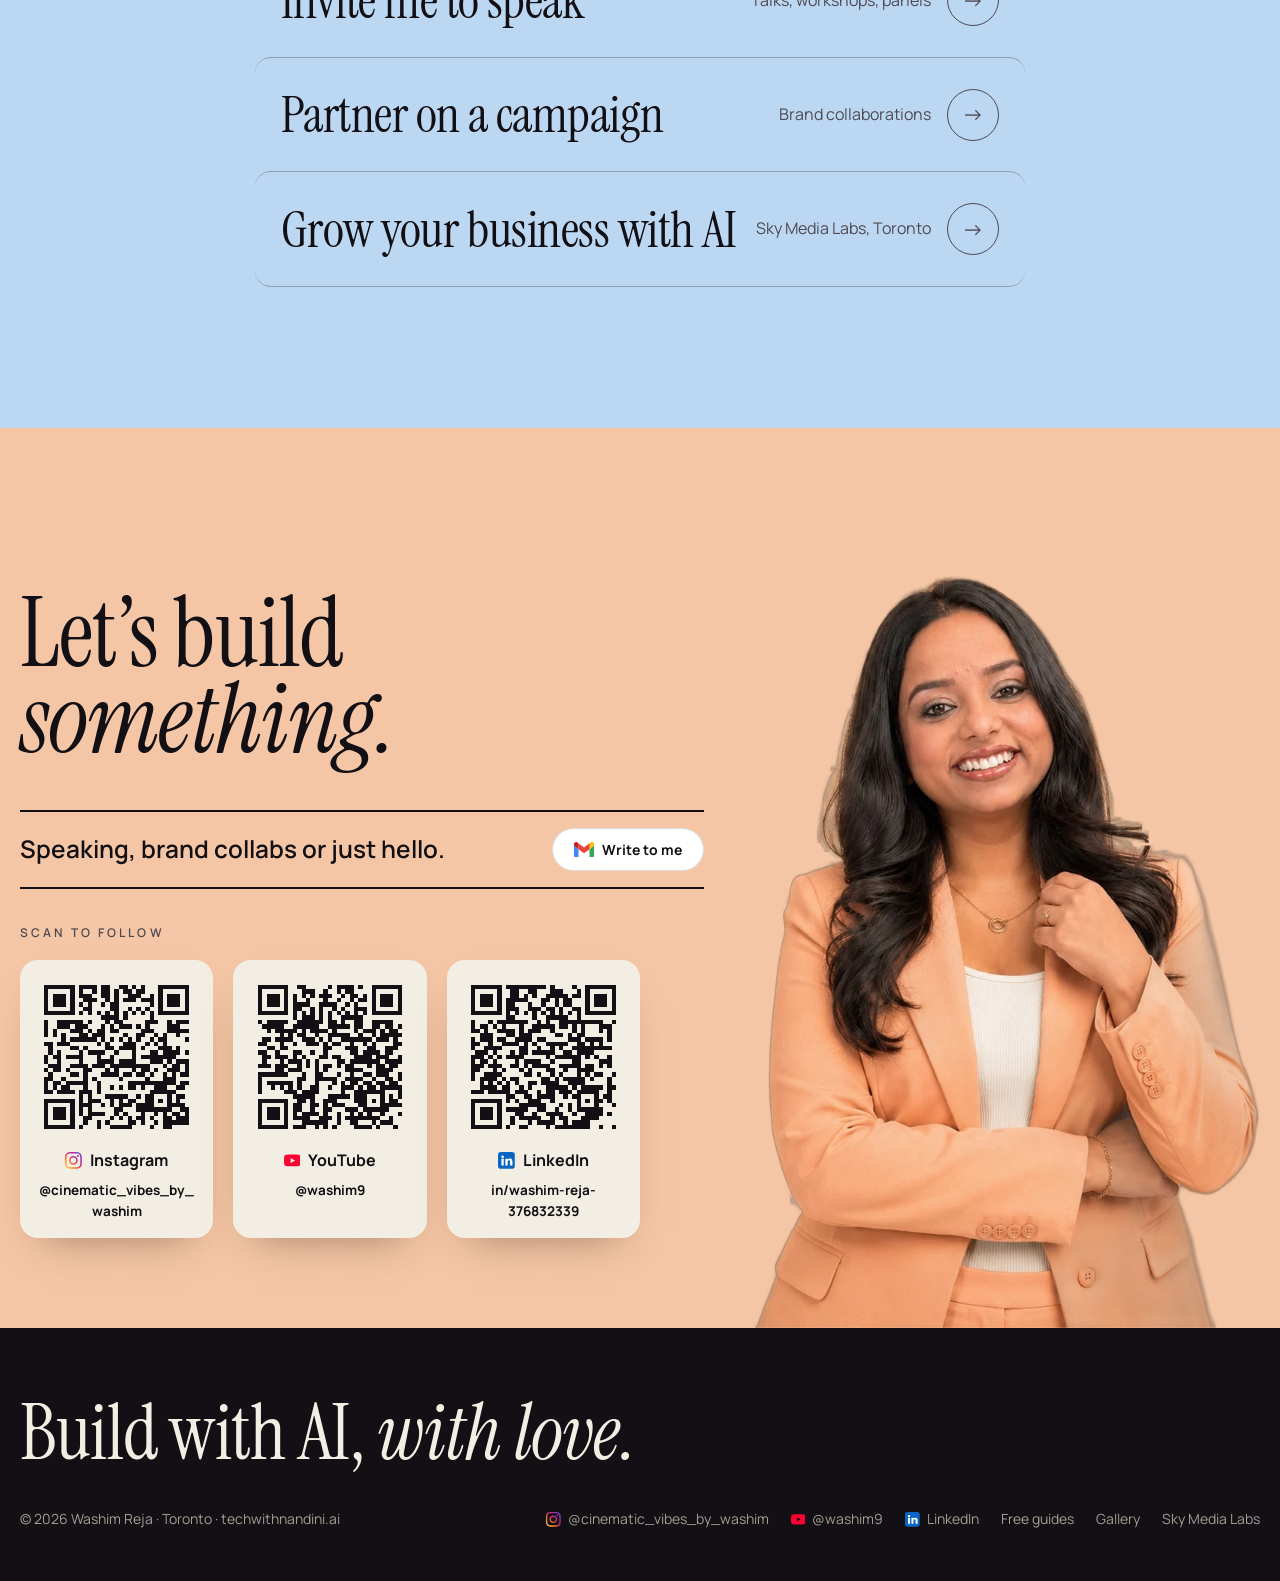
==== commit 450684d2: "fix: personalize homepage milestones and story portrait" ====
--- a/index.html
+++ b/index.html
@@ -4,7 +4,7 @@
 <meta charset="utf-8">
 <meta name="viewport" content="width=device-width, initial-scale=1, viewport-fit=cover">
 <title>Washim Reja</title>
-<meta name="description" content="Washim Reja (techwithnandini.ai) is a Toronto-based AI creator and ex-software developer teaching 1M+ people to learn, use and build with AI.">
+<meta name="description" content="Washim Reja is an AI creator and AI engineer. Thousands of people learn AI with him.">
 <meta property="og:title" content="Washim Reja · techwithnandini.ai">
 <meta property="og:description" content="AI isn't just for engineers. If you can use a phone, you can learn AI.">
 <meta property="og:image" content="/a/reel.jpg">
@@ -157,8 +157,8 @@
 .story { overflow: hidden }
 .story .pin { position: relative; min-height: 100svh; display: flex; flex-direction: column; justify-content: space-between; gap: 24px;
   padding-top: clamp(100px, 13vh, 150px); padding-bottom: clamp(48px, 8vh, 90px) }
-.story .bgimg { position: absolute; right: -2vw; bottom: 0; height: 100%; width: auto; max-width: none; opacity: .36; transform-origin: 70% 100%;
-  -webkit-mask-image: linear-gradient(to left, #000 45%, transparent); mask-image: linear-gradient(to left, #000 45%, transparent); pointer-events: none;
+.story .bgimg { position: absolute; right: var(--gut); bottom: 0; width: min(44vw, 670px); height: min(90%, 850px); object-fit: contain; object-position: right bottom; opacity: .65; transform-origin: 70% 100%;
+  -webkit-mask-image: linear-gradient(to left, #000 68%, transparent); mask-image: linear-gradient(to left, #000 68%, transparent); pointer-events: none;
   animation: kb 18s ease-in-out infinite }
 .story h2 { font-size: clamp(48px, 7vw, 120px); margin: 14px 0 0; max-width: 11ch; position: relative }
 .story .cos { position: relative; display: flex; flex-wrap: wrap; gap: 8px; margin: 22px 0 0; padding: 0; list-style: none; font-weight: 700; font-size: clamp(13px, 1.2vw, 16px) }
@@ -342,7 +342,7 @@
   .numbers .bgl { width: 70vw }
   .hdl { font-size: clamp(22px, 7vw, 30px) }
   .story .pin { min-height: 0; padding-top: 96px; gap: 28px }
-  .story .bgimg { opacity: .16; height: 70%; top: 0; bottom: auto }
+  .story .bgimg { position: relative; right: auto; width: min(72vw, 380px); height: auto; align-self: center; opacity: 1; object-position: center; -webkit-mask-image: linear-gradient(to top, transparent, #000 12%); mask-image: linear-gradient(to top, transparent, #000 12%); animation: none }
   .floats { min-height: 0; display: flex; flex-wrap: wrap; gap: 12px 10px }
   .fl { position: relative; left: auto; top: auto; font-size: 12px }
   .fl b, .fl em { white-space: nowrap }
@@ -416,8 +416,8 @@
 <script>document.documentElement.classList.add('js')</script>
 
 <div class="loader" aria-hidden="true">
-  <div class="n" id="ln">1,000,000</div>
-  <div class="k" style="color:#a39d94">people learning AI · techwithnandini.ai</div>
+  <div class="n">Thousands</div>
+  <div class="k" style="color:#a39d94">people learning AI</div>
   <div class="bar"><i></i></div>
 </div>
 
@@ -449,12 +449,12 @@
       <a class="hdl rv" href="https://www.instagram.com/cinematic_vibes_by_washim/" target="_blank" rel="noopener"><svg class="ico" viewBox="0 0 24 24" aria-hidden="true"><path fill="url(#igg)" d="M7.0301.084c-1.2768.0602-2.1487.264-2.911.5634-.7888.3075-1.4575.72-2.1228 1.3877-.6652.6677-1.075 1.3368-1.3802 2.127-.2954.7638-.4956 1.6365-.552 2.914-.0564 1.2775-.0689 1.6882-.0626 4.947.0062 3.2586.0206 3.6671.0825 4.9473.061 1.2765.264 2.1482.5635 2.9107.308.7889.72 1.4573 1.388 2.1228.6679.6655 1.3365 1.0743 2.1285 1.38.7632.295 1.6361.4961 2.9134.552 1.2773.056 1.6884.069 4.9462.0627 3.2578-.0062 3.668-.0207 4.9478-.0814 1.28-.0607 2.147-.2652 2.9098-.5633.7889-.3086 1.4578-.72 2.1228-1.3881.665-.6682 1.0745-1.3378 1.3795-2.1284.2957-.7632.4966-1.636.552-2.9124.056-1.2809.0692-1.6898.063-4.948-.0063-3.2583-.021-3.6668-.0817-4.9465-.0607-1.2797-.264-2.1487-.5633-2.9117-.3084-.7889-.72-1.4568-1.3876-2.1228C21.2982 1.33 20.628.9208 19.8378.6165 19.074.321 18.2017.1197 16.9244.0645 15.6471.0093 15.236-.005 11.977.0014 8.718.0076 8.31.0215 7.0301.0839m.1402 21.6932c-1.17-.0509-1.8053-.2453-2.2287-.408-.5606-.216-.96-.4771-1.3819-.895-.422-.4178-.6811-.8186-.9-1.378-.1644-.4234-.3624-1.058-.4171-2.228-.0595-1.2645-.072-1.6442-.079-4.848-.007-3.2037.0053-3.583.0607-4.848.05-1.169.2456-1.805.408-2.2282.216-.5613.4762-.96.895-1.3816.4188-.4217.8184-.6814 1.3783-.9003.423-.1651 1.0575-.3614 2.227-.4171 1.2655-.06 1.6447-.072 4.848-.079 3.2033-.007 3.5835.005 4.8495.0608 1.169.0508 1.8053.2445 2.228.408.5608.216.96.4754 1.3816.895.4217.4194.6816.8176.9005 1.3787.1653.4217.3617 1.056.4169 2.2263.0602 1.2655.0739 1.645.0796 4.848.0058 3.203-.0055 3.5834-.061 4.848-.051 1.17-.245 1.8055-.408 2.2294-.216.5604-.4763.96-.8954 1.3814-.419.4215-.8181.6811-1.3783.9-.4224.1649-1.0577.3617-2.2262.4174-1.2656.0595-1.6448.072-4.8493.079-3.2045.007-3.5825-.006-4.848-.0608M16.953 5.5864A1.44 1.44 0 1 0 18.39 4.144a1.44 1.44 0 0 0-1.437 1.4424M5.8385 12.012c.0067 3.4032 2.7706 6.1557 6.173 6.1493 3.4026-.0065 6.157-2.7701 6.1506-6.1733-.0065-3.4032-2.771-6.1565-6.174-6.1498-3.403.0067-6.156 2.771-6.1496 6.1738M8 12.0077a4 4 0 1 1 4.008 3.9921A3.9996 3.9996 0 0 1 8 12.0077"/></svg><span>@cinematic_vibes_by_washim</span></a>
       <a class="hdl rv" style="--d:.12s" href="https://youtube.com/@washim9" target="_blank" rel="noopener"><svg class="ico" viewBox="0 0 24 24" aria-hidden="true"><path fill="#FF0033" d="M23.498 6.186a3.016 3.016 0 0 0-2.122-2.136C19.505 3.545 12 3.545 12 3.545s-7.505 0-9.377.505A3.017 3.017 0 0 0 .502 6.186C0 8.07 0 12 0 12s0 3.93.502 5.814a3.016 3.016 0 0 0 2.122 2.136c1.871.505 9.376.505 9.376.505s7.505 0 9.377-.505a3.015 3.015 0 0 0 2.122-2.136C24 15.93 24 12 24 12s0-3.93-.502-5.814zM9.545 15.568V8.432L15.818 12l-6.273 3.568z"/></svg><span>@washim9</span></a>
     </div>
-    <div class="band" aria-label="1M+ learners, 727K on Instagram, 270K on YouTube">
-      <div class="track" aria-hidden="true"><span>1M+ <i style="color:var(--butter)">learners</i></span><span>727K <svg viewBox="0 0 24 24"><path fill="url(#igg)" d="M7.0301.084c-1.2768.0602-2.1487.264-2.911.5634-.7888.3075-1.4575.72-2.1228 1.3877-.6652.6677-1.075 1.3368-1.3802 2.127-.2954.7638-.4956 1.6365-.552 2.914-.0564 1.2775-.0689 1.6882-.0626 4.947.0062 3.2586.0206 3.6671.0825 4.9473.061 1.2765.264 2.1482.5635 2.9107.308.7889.72 1.4573 1.388 2.1228.6679.6655 1.3365 1.0743 2.1285 1.38.7632.295 1.6361.4961 2.9134.552 1.2773.056 1.6884.069 4.9462.0627 3.2578-.0062 3.668-.0207 4.9478-.0814 1.28-.0607 2.147-.2652 2.9098-.5633.7889-.3086 1.4578-.72 2.1228-1.3881.665-.6682 1.0745-1.3378 1.3795-2.1284.2957-.7632.4966-1.636.552-2.9124.056-1.2809.0692-1.6898.063-4.948-.0063-3.2583-.021-3.6668-.0817-4.9465-.0607-1.2797-.264-2.1487-.5633-2.9117-.3084-.7889-.72-1.4568-1.3876-2.1228C21.2982 1.33 20.628.9208 19.8378.6165 19.074.321 18.2017.1197 16.9244.0645 15.6471.0093 15.236-.005 11.977.0014 8.718.0076 8.31.0215 7.0301.0839m.1402 21.6932c-1.17-.0509-1.8053-.2453-2.2287-.408-.5606-.216-.96-.4771-1.3819-.895-.422-.4178-.6811-.8186-.9-1.378-.1644-.4234-.3624-1.058-.4171-2.228-.0595-1.2645-.072-1.6442-.079-4.848-.007-3.2037.0053-3.583.0607-4.848.05-1.169.2456-1.805.408-2.2282.216-.5613.4762-.96.895-1.3816.4188-.4217.8184-.6814 1.3783-.9003.423-.1651 1.0575-.3614 2.227-.4171 1.2655-.06 1.6447-.072 4.848-.079 3.2033-.007 3.5835.005 4.8495.0608 1.169.0508 1.8053.2445 2.228.408.5608.216.96.4754 1.3816.895.4217.4194.6816.8176.9005 1.3787.1653.4217.3617 1.056.4169 2.2263.0602 1.2655.0739 1.645.0796 4.848.0058 3.203-.0055 3.5834-.061 4.848-.051 1.17-.245 1.8055-.408 2.2294-.216.5604-.4763.96-.8954 1.3814-.419.4215-.8181.6811-1.3783.9-.4224.1649-1.0577.3617-2.2262.4174-1.2656.0595-1.6448.072-4.8493.079-3.2045.007-3.5825-.006-4.848-.0608M16.953 5.5864A1.44 1.44 0 1 0 18.39 4.144a1.44 1.44 0 0 0-1.437 1.4424M5.8385 12.012c.0067 3.4032 2.7706 6.1557 6.173 6.1493 3.4026-.0065 6.157-2.7701 6.1506-6.1733-.0065-3.4032-2.771-6.1565-6.174-6.1498-3.403.0067-6.156 2.771-6.1496 6.1738M8 12.0077a4 4 0 1 1 4.008 3.9921A3.9996 3.9996 0 0 1 8 12.0077"/></svg> <i>Instagram</i></span><span>270K <svg viewBox="0 0 24 24"><path fill="#FF0033" d="M23.498 6.186a3.016 3.016 0 0 0-2.122-2.136C19.505 3.545 12 3.545 12 3.545s-7.505 0-9.377.505A3.017 3.017 0 0 0 .502 6.186C0 8.07 0 12 0 12s0 3.93.502 5.814a3.016 3.016 0 0 0 2.122 2.136c1.871.505 9.376.505 9.376.505s7.505 0 9.377-.505a3.015 3.015 0 0 0 2.122-2.136C24 15.93 24 12 24 12s0-3.93-.502-5.814zM9.545 15.568V8.432L15.818 12l-6.273 3.568z"/></svg> <i>YouTube</i></span><span>1M+ <i style="color:var(--butter)">learners</i></span><span>727K <svg viewBox="0 0 24 24"><path fill="url(#igg)" d="M7.0301.084c-1.2768.0602-2.1487.264-2.911.5634-.7888.3075-1.4575.72-2.1228 1.3877-.6652.6677-1.075 1.3368-1.3802 2.127-.2954.7638-.4956 1.6365-.552 2.914-.0564 1.2775-.0689 1.6882-.0626 4.947.0062 3.2586.0206 3.6671.0825 4.9473.061 1.2765.264 2.1482.5635 2.9107.308.7889.72 1.4573 1.388 2.1228.6679.6655 1.3365 1.0743 2.1285 1.38.7632.295 1.6361.4961 2.9134.552 1.2773.056 1.6884.069 4.9462.0627 3.2578-.0062 3.668-.0207 4.9478-.0814 1.28-.0607 2.147-.2652 2.9098-.5633.7889-.3086 1.4578-.72 2.1228-1.3881.665-.6682 1.0745-1.3378 1.3795-2.1284.2957-.7632.4966-1.636.552-2.9124.056-1.2809.0692-1.6898.063-4.948-.0063-3.2583-.021-3.6668-.0817-4.9465-.0607-1.2797-.264-2.1487-.5633-2.9117-.3084-.7889-.72-1.4568-1.3876-2.1228C21.2982 1.33 20.628.9208 19.8378.6165 19.074.321 18.2017.1197 16.9244.0645 15.6471.0093 15.236-.005 11.977.0014 8.718.0076 8.31.0215 7.0301.0839m.1402 21.6932c-1.17-.0509-1.8053-.2453-2.2287-.408-.5606-.216-.96-.4771-1.3819-.895-.422-.4178-.6811-.8186-.9-1.378-.1644-.4234-.3624-1.058-.4171-2.228-.0595-1.2645-.072-1.6442-.079-4.848-.007-3.2037.0053-3.583.0607-4.848.05-1.169.2456-1.805.408-2.2282.216-.5613.4762-.96.895-1.3816.4188-.4217.8184-.6814 1.3783-.9003.423-.1651 1.0575-.3614 2.227-.4171 1.2655-.06 1.6447-.072 4.848-.079 3.2033-.007 3.5835.005 4.8495.0608 1.169.0508 1.8053.2445 2.228.408.5608.216.96.4754 1.3816.895.4217.4194.6816.8176.9005 1.3787.1653.4217.3617 1.056.4169 2.2263.0602 1.2655.0739 1.645.0796 4.848.0058 3.203-.0055 3.5834-.061 4.848-.051 1.17-.245 1.8055-.408 2.2294-.216.5604-.4763.96-.8954 1.3814-.419.4215-.8181.6811-1.3783.9-.4224.1649-1.0577.3617-2.2262.4174-1.2656.0595-1.6448.072-4.8493.079-3.2045.007-3.5825-.006-4.848-.0608M16.953 5.5864A1.44 1.44 0 1 0 18.39 4.144a1.44 1.44 0 0 0-1.437 1.4424M5.8385 12.012c.0067 3.4032 2.7706 6.1557 6.173 6.1493 3.4026-.0065 6.157-2.7701 6.1506-6.1733-.0065-3.4032-2.771-6.1565-6.174-6.1498-3.403.0067-6.156 2.771-6.1496 6.1738M8 12.0077a4 4 0 1 1 4.008 3.9921A3.9996 3.9996 0 0 1 8 12.0077"/></svg> <i>Instagram</i></span><span>270K <svg viewBox="0 0 24 24"><path fill="#FF0033" d="M23.498 6.186a3.016 3.016 0 0 0-2.122-2.136C19.505 3.545 12 3.545 12 3.545s-7.505 0-9.377.505A3.017 3.017 0 0 0 .502 6.186C0 8.07 0 12 0 12s0 3.93.502 5.814a3.016 3.016 0 0 0 2.122 2.136c1.871.505 9.376.505 9.376.505s7.505 0 9.377-.505a3.015 3.015 0 0 0 2.122-2.136C24 15.93 24 12 24 12s0-3.93-.502-5.814zM9.545 15.568V8.432L15.818 12l-6.273 3.568z"/></svg> <i>YouTube</i></span></div>
+    <div class="band" aria-label="Thousands of learners, 1K Instagram followers, 1K YouTube subscribers">
+      <div class="track" aria-hidden="true"><span>Thousands of <i style="color:var(--butter)">learners</i></span><span>1K <svg viewBox="0 0 24 24"><path fill="url(#igg)" d="M7.0301.084c-1.2768.0602-2.1487.264-2.911.5634-.7888.3075-1.4575.72-2.1228 1.3877-.6652.6677-1.075 1.3368-1.3802 2.127-.2954.7638-.4956 1.6365-.552 2.914-.0564 1.2775-.0689 1.6882-.0626 4.947.0062 3.2586.0206 3.6671.0825 4.9473.061 1.2765.264 2.1482.5635 2.9107.308.7889.72 1.4573 1.388 2.1228.6679.6655 1.3365 1.0743 2.1285 1.38.7632.295 1.6361.4961 2.9134.552 1.2773.056 1.6884.069 4.9462.0627 3.2578-.0062 3.668-.0207 4.9478-.0814 1.28-.0607 2.147-.2652 2.9098-.5633.7889-.3086 1.4578-.72 2.1228-1.3881.665-.6682 1.0745-1.3378 1.3795-2.1284.2957-.7632.4966-1.636.552-2.9124.056-1.2809.0692-1.6898.063-4.948-.0063-3.2583-.021-3.6668-.0817-4.9465-.0607-1.2797-.264-2.1487-.5633-2.9117-.3084-.7889-.72-1.4568-1.3876-2.1228C21.2982 1.33 20.628.9208 19.8378.6165 19.074.321 18.2017.1197 16.9244.0645 15.6471.0093 15.236-.005 11.977.0014 8.718.0076 8.31.0215 7.0301.0839m.1402 21.6932c-1.17-.0509-1.8053-.2453-2.2287-.408-.5606-.216-.96-.4771-1.3819-.895-.422-.4178-.6811-.8186-.9-1.378-.1644-.4234-.3624-1.058-.4171-2.228-.0595-1.2645-.072-1.6442-.079-4.848-.007-3.2037.0053-3.583.0607-4.848.05-1.169.2456-1.805.408-2.2282.216-.5613.4762-.96.895-1.3816.4188-.4217.8184-.6814 1.3783-.9003.423-.1651 1.0575-.3614 2.227-.4171 1.2655-.06 1.6447-.072 4.848-.079 3.2033-.007 3.5835.005 4.8495.0608 1.169.0508 1.8053.2445 2.228.408.5608.216.96.4754 1.3816.895.4217.4194.6816.8176.9005 1.3787.1653.4217.3617 1.056.4169 2.2263.0602 1.2655.0739 1.645.0796 4.848.0058 3.203-.0055 3.5834-.061 4.848-.051 1.17-.245 1.8055-.408 2.2294-.216.5604-.4763.96-.8954 1.3814-.419.4215-.8181.6811-1.3783.9-.4224.1649-1.0577.3617-2.2262.4174-1.2656.0595-1.6448.072-4.8493.079-3.2045.007-3.5825-.006-4.848-.0608M16.953 5.5864A1.44 1.44 0 1 0 18.39 4.144a1.44 1.44 0 0 0-1.437 1.4424M5.8385 12.012c.0067 3.4032 2.7706 6.1557 6.173 6.1493 3.4026-.0065 6.157-2.7701 6.1506-6.1733-.0065-3.4032-2.771-6.1565-6.174-6.1498-3.403.0067-6.156 2.771-6.1496 6.1738M8 12.0077a4 4 0 1 1 4.008 3.9921A3.9996 3.9996 0 0 1 8 12.0077"/></svg> <i>Instagram followers</i></span><span>1K <svg viewBox="0 0 24 24"><path fill="#FF0033" d="M23.498 6.186a3.016 3.016 0 0 0-2.122-2.136C19.505 3.545 12 3.545 12 3.545s-7.505 0-9.377.505A3.017 3.017 0 0 0 .502 6.186C0 8.07 0 12 0 12s0 3.93.502 5.814a3.016 3.016 0 0 0 2.122 2.136c1.871.505 9.376.505 9.376.505s7.505 0 9.377-.505a3.015 3.015 0 0 0 2.122-2.136C24 15.93 24 12 24 12s0-3.93-.502-5.814zM9.545 15.568V8.432L15.818 12l-6.273 3.568z"/></svg> <i>YouTube subscribers</i></span><span>Thousands of <i style="color:var(--butter)">learners</i></span><span>1K <svg viewBox="0 0 24 24"><path fill="url(#igg)" d="M7.0301.084c-1.2768.0602-2.1487.264-2.911.5634-.7888.3075-1.4575.72-2.1228 1.3877-.6652.6677-1.075 1.3368-1.3802 2.127-.2954.7638-.4956 1.6365-.552 2.914-.0564 1.2775-.0689 1.6882-.0626 4.947.0062 3.2586.0206 3.6671.0825 4.9473.061 1.2765.264 2.1482.5635 2.9107.308.7889.72 1.4573 1.388 2.1228.6679.6655 1.3365 1.0743 2.1285 1.38.7632.295 1.6361.4961 2.9134.552 1.2773.056 1.6884.069 4.9462.0627 3.2578-.0062 3.668-.0207 4.9478-.0814 1.28-.0607 2.147-.2652 2.9098-.5633.7889-.3086 1.4578-.72 2.1228-1.3881.665-.6682 1.0745-1.3378 1.3795-2.1284.2957-.7632.4966-1.636.552-2.9124.056-1.2809.0692-1.6898.063-4.948-.0063-3.2583-.021-3.6668-.0817-4.9465-.0607-1.2797-.264-2.1487-.5633-2.9117-.3084-.7889-.72-1.4568-1.3876-2.1228C21.2982 1.33 20.628.9208 19.8378.6165 19.074.321 18.2017.1197 16.9244.0645 15.6471.0093 15.236-.005 11.977.0014 8.718.0076 8.31.0215 7.0301.0839m.1402 21.6932c-1.17-.0509-1.8053-.2453-2.2287-.408-.5606-.216-.96-.4771-1.3819-.895-.422-.4178-.6811-.8186-.9-1.378-.1644-.4234-.3624-1.058-.4171-2.228-.0595-1.2645-.072-1.6442-.079-4.848-.007-3.2037.0053-3.583.0607-4.848.05-1.169.2456-1.805.408-2.2282.216-.5613.4762-.96.895-1.3816.4188-.4217.8184-.6814 1.3783-.9003.423-.1651 1.0575-.3614 2.227-.4171 1.2655-.06 1.6447-.072 4.848-.079 3.2033-.007 3.5835.005 4.8495.0608 1.169.0508 1.8053.2445 2.228.408.5608.216.96.4754 1.3816.895.4217.4194.6816.8176.9005 1.3787.1653.4217.3617 1.056.4169 2.2263.0602 1.2655.0739 1.645.0796 4.848.0058 3.203-.0055 3.5834-.061 4.848-.051 1.17-.245 1.8055-.408 2.2294-.216.5604-.4763.96-.8954 1.3814-.419.4215-.8181.6811-1.3783.9-.4224.1649-1.0577.3617-2.2262.4174-1.2656.0595-1.6448.072-4.8493.079-3.2045.007-3.5825-.006-4.848-.0608M16.953 5.5864A1.44 1.44 0 1 0 18.39 4.144a1.44 1.44 0 0 0-1.437 1.4424M5.8385 12.012c.0067 3.4032 2.7706 6.1557 6.173 6.1493 3.4026-.0065 6.157-2.7701 6.1506-6.1733-.0065-3.4032-2.771-6.1565-6.174-6.1498-3.403.0067-6.156 2.771-6.1496 6.1738M8 12.0077a4 4 0 1 1 4.008 3.9921A3.9996 3.9996 0 0 1 8 12.0077"/></svg> <i>Instagram followers</i></span><span>1K <svg viewBox="0 0 24 24"><path fill="#FF0033" d="M23.498 6.186a3.016 3.016 0 0 0-2.122-2.136C19.505 3.545 12 3.545 12 3.545s-7.505 0-9.377.505A3.017 3.017 0 0 0 .502 6.186C0 8.07 0 12 0 12s0 3.93.502 5.814a3.016 3.016 0 0 0 2.122 2.136c1.871.505 9.376.505 9.376.505s7.505 0 9.377-.505a3.015 3.015 0 0 0 2.122-2.136C24 15.93 24 12 24 12s0-3.93-.502-5.814zM9.545 15.568V8.432L15.818 12l-6.273 3.568z"/></svg> <i>YouTube subscribers</i></span></div>
     </div>
     <div class="wrap">
       <div class="facts">
-        <div class="fact rv" style="--c:var(--sky)"><div class="k">Started</div><div class="d">2024</div><p>teaching AI, from zero</p></div>
+        <div class="fact rv" style="--c:var(--sky)"><div class="k">Started</div><div class="d">2025</div><p>teaching AI, from zero</p></div>
         <div class="fact rv" style="--c:var(--lilac);--d:.12s"><div class="k">Partners</div><div class="d">100+ brands</div><p>have worked with me</p></div>
       </div>
     </div>
@@ -463,8 +463,8 @@
   <!-- STORY -->
   <section class="story screen" id="story" data-bg="butter">
     <div class="pin wrap">
-      <img class="bgimg" src="a/butter.webp" alt="">
-      <div class="rv"><div class="k">From humble beginnings</div><h2 class="d">Twelve years writing code nobody saw.</h2><ul class="cos" aria-label="Companies I have worked with"><li>Oracle</li><li>Accenture</li><li>GlobalLogic</li><li>Manulife</li><li>UKG</li></ul></div>
+      <div class="rv"><div class="k">From humble beginnings</div><h2 class="d">Two years building with AI.</h2><ul class="cos" aria-label="Companies I have worked with"><li>Oracle</li><li>Accenture</li><li>GlobalLogic</li><li>Manulife</li><li>UKG</li></ul></div>
+      <img class="bgimg" src="a/washim-story.png" alt="Washim Reja" width="1186" height="1327" loading="lazy" decoding="async">
       <div class="floats" aria-hidden="true">
         <span class="fl" style="--x:2%;--y:6%;--r:-4deg;--t:5.2s;--dl:0s"><b>SELECT * FROM users;</b><em>✦ AI workflows</em></span>
         <span class="fl" style="--x:30%;--y:0%;--r:6deg;--t:6s;--dl:-1.4s"><b>{ }</b><em>✦</em></span>
@@ -474,16 +474,14 @@
       </div>
       <div class="tale" id="tale" aria-label="My story">
         <div class="tale-bars" role="tablist">
-          <button type="button" class="seg" role="tab" aria-label="12 years"><i></i></button>
-          <button type="button" class="seg" role="tab" aria-label="Last 6 years"><i></i></button>
-          <button type="button" class="seg" role="tab" aria-label="2024"><i></i></button>
+          <button type="button" class="seg" role="tab" aria-label="2025"><i></i></button>
+          <button type="button" class="seg" role="tab" aria-label="What I share"><i></i></button>
           <button type="button" class="seg" role="tab" aria-label="Today"><i></i></button>
         </div>
         <div class="tale-stage">
-          <div class="step"><div class="d">12 years</div><p>As a software developer, across India and Canada. Coding was my passion.</p></div>
-          <div class="step"><div class="d">Last <span class="n">6</span> years</div><p>Of those in Canada. I moved here and built software for tech companies.</p></div>
-          <div class="step"><div class="d"><i>2024</i></div><p>Started making content, teaching AI one video at a time.</p></div>
-          <div class="step"><div class="d">Today</div><p>About a million people learn AI with me. Most of them never thought tech was for them.</p></div>
+          <div class="step"><div class="d"><i>2025</i></div><p>I started making content and teaching AI one video at a time.</p></div>
+          <div class="step"><div class="d">What I share</div><p>Practical AI guides, prompts and workflows you can try yourself.</p></div>
+          <div class="step"><div class="d">Today</div><p>Thousands of people learn with me.</p></div>
         </div>
       </div>
     </div>
@@ -500,12 +498,12 @@
         <div class="btns"><a class="btn ghost" href="https://www.instagram.com/cinematic_vibes_by_washim/" target="_blank" rel="noopener"><svg class="ico" viewBox="0 0 24 24" aria-hidden="true"><path fill="url(#igg)" d="M7.0301.084c-1.2768.0602-2.1487.264-2.911.5634-.7888.3075-1.4575.72-2.1228 1.3877-.6652.6677-1.075 1.3368-1.3802 2.127-.2954.7638-.4956 1.6365-.552 2.914-.0564 1.2775-.0689 1.6882-.0626 4.947.0062 3.2586.0206 3.6671.0825 4.9473.061 1.2765.264 2.1482.5635 2.9107.308.7889.72 1.4573 1.388 2.1228.6679.6655 1.3365 1.0743 2.1285 1.38.7632.295 1.6361.4961 2.9134.552 1.2773.056 1.6884.069 4.9462.0627 3.2578-.0062 3.668-.0207 4.9478-.0814 1.28-.0607 2.147-.2652 2.9098-.5633.7889-.3086 1.4578-.72 2.1228-1.3881.665-.6682 1.0745-1.3378 1.3795-2.1284.2957-.7632.4966-1.636.552-2.9124.056-1.2809.0692-1.6898.063-4.948-.0063-3.2583-.021-3.6668-.0817-4.9465-.0607-1.2797-.264-2.1487-.5633-2.9117-.3084-.7889-.72-1.4568-1.3876-2.1228C21.2982 1.33 20.628.9208 19.8378.6165 19.074.321 18.2017.1197 16.9244.0645 15.6471.0093 15.236-.005 11.977.0014 8.718.0076 8.31.0215 7.0301.0839m.1402 21.6932c-1.17-.0509-1.8053-.2453-2.2287-.408-.5606-.216-.96-.4771-1.3819-.895-.422-.4178-.6811-.8186-.9-1.378-.1644-.4234-.3624-1.058-.4171-2.228-.0595-1.2645-.072-1.6442-.079-4.848-.007-3.2037.0053-3.583.0607-4.848.05-1.169.2456-1.805.408-2.2282.216-.5613.4762-.96.895-1.3816.4188-.4217.8184-.6814 1.3783-.9003.423-.1651 1.0575-.3614 2.227-.4171 1.2655-.06 1.6447-.072 4.848-.079 3.2033-.007 3.5835.005 4.8495.0608 1.169.0508 1.8053.2445 2.228.408.5608.216.96.4754 1.3816.895.4217.4194.6816.8176.9005 1.3787.1653.4217.3617 1.056.4169 2.2263.0602 1.2655.0739 1.645.0796 4.848.0058 3.203-.0055 3.5834-.061 4.848-.051 1.17-.245 1.8055-.408 2.2294-.216.5604-.4763.96-.8954 1.3814-.419.4215-.8181.6811-1.3783.9-.4224.1649-1.0577.3617-2.2262.4174-1.2656.0595-1.6448.072-4.8493.079-3.2045.007-3.5825-.006-4.848-.0608M16.953 5.5864A1.44 1.44 0 1 0 18.39 4.144a1.44 1.44 0 0 0-1.437 1.4424M5.8385 12.012c.0067 3.4032 2.7706 6.1557 6.173 6.1493 3.4026-.0065 6.157-2.7701 6.1506-6.1733-.0065-3.4032-2.771-6.1565-6.174-6.1498-3.403.0067-6.156 2.771-6.1496 6.1738M8 12.0077a4 4 0 1 1 4.008 3.9921A3.9996 3.9996 0 0 1 8 12.0077"/></svg> Instagram</a><a class="btn ghost" href="https://youtube.com/@washim9" target="_blank" rel="noopener"><svg class="ico" viewBox="0 0 24 24" aria-hidden="true"><path fill="#FF0033" d="M23.498 6.186a3.016 3.016 0 0 0-2.122-2.136C19.505 3.545 12 3.545 12 3.545s-7.505 0-9.377.505A3.017 3.017 0 0 0 .502 6.186C0 8.07 0 12 0 12s0 3.93.502 5.814a3.016 3.016 0 0 0 2.122 2.136c1.871.505 9.376.505 9.376.505s7.505 0 9.377-.505a3.015 3.015 0 0 0 2.122-2.136C24 15.93 24 12 24 12s0-3.93-.502-5.814zM9.545 15.568V8.432L15.818 12l-6.273 3.568z"/></svg> YouTube</a><a class="btn ghost" href="https://www.linkedin.com/in/washim-reja-376832339/" target="_blank" rel="noopener"><svg class="ico" viewBox="0 0 24 24" aria-hidden="true"><rect width="24" height="24" rx="4" fill="#0A66C2"/><circle cx="6.6" cy="6.8" r="1.9" fill="#fff"/><rect x="4.9" y="9.5" width="3.3" height="9.8" fill="#fff"/><path fill="#fff" d="M10.5 9.5h3.1v1.4c.5-.9 1.7-1.7 3.3-1.7 3.1 0 3.7 2 3.7 4.7v5.4h-3.3v-4.8c0-1.2 0-2.6-1.6-2.6s-1.9 1.2-1.9 2.5v4.9h-3.3z"/></svg> LinkedIn</a></div>
       </div>
       <div class="phones" id="phones">
-        <a class="ph rv" href="https://www.instagram.com/cinematic_vibes_by_washim/" target="_blank" rel="noopener" aria-label="Instagram, 727K followers">
+        <a class="ph rv" href="https://www.instagram.com/cinematic_vibes_by_washim/" target="_blank" rel="noopener" aria-label="Instagram, 1K followers">
           <div class="scr"><video muted loop playsinline autoplay preload="metadata" poster="a/ig_p.webp" src="a/ig.mp4"></video></div>
-          <div class="badge" style="--d:.6s"><svg viewBox="0 0 24 24"><path fill="url(#igg)" d="M7.0301.084c-1.2768.0602-2.1487.264-2.911.5634-.7888.3075-1.4575.72-2.1228 1.3877-.6652.6677-1.075 1.3368-1.3802 2.127-.2954.7638-.4956 1.6365-.552 2.914-.0564 1.2775-.0689 1.6882-.0626 4.947.0062 3.2586.0206 3.6671.0825 4.9473.061 1.2765.264 2.1482.5635 2.9107.308.7889.72 1.4573 1.388 2.1228.6679.6655 1.3365 1.0743 2.1285 1.38.7632.295 1.6361.4961 2.9134.552 1.2773.056 1.6884.069 4.9462.0627 3.2578-.0062 3.668-.0207 4.9478-.0814 1.28-.0607 2.147-.2652 2.9098-.5633.7889-.3086 1.4578-.72 2.1228-1.3881.665-.6682 1.0745-1.3378 1.3795-2.1284.2957-.7632.4966-1.636.552-2.9124.056-1.2809.0692-1.6898.063-4.948-.0063-3.2583-.021-3.6668-.0817-4.9465-.0607-1.2797-.264-2.1487-.5633-2.9117-.3084-.7889-.72-1.4568-1.3876-2.1228C21.2982 1.33 20.628.9208 19.8378.6165 19.074.321 18.2017.1197 16.9244.0645 15.6471.0093 15.236-.005 11.977.0014 8.718.0076 8.31.0215 7.0301.0839m.1402 21.6932c-1.17-.0509-1.8053-.2453-2.2287-.408-.5606-.216-.96-.4771-1.3819-.895-.422-.4178-.6811-.8186-.9-1.378-.1644-.4234-.3624-1.058-.4171-2.228-.0595-1.2645-.072-1.6442-.079-4.848-.007-3.2037.0053-3.583.0607-4.848.05-1.169.2456-1.805.408-2.2282.216-.5613.4762-.96.895-1.3816.4188-.4217.8184-.6814 1.3783-.9003.423-.1651 1.0575-.3614 2.227-.4171 1.2655-.06 1.6447-.072 4.848-.079 3.2033-.007 3.5835.005 4.8495.0608 1.169.0508 1.8053.2445 2.228.408.5608.216.96.4754 1.3816.895.4217.4194.6816.8176.9005 1.3787.1653.4217.3617 1.056.4169 2.2263.0602 1.2655.0739 1.645.0796 4.848.0058 3.203-.0055 3.5834-.061 4.848-.051 1.17-.245 1.8055-.408 2.2294-.216.5604-.4763.96-.8954 1.3814-.419.4215-.8181.6811-1.3783.9-.4224.1649-1.0577.3617-2.2262.4174-1.2656.0595-1.6448.072-4.8493.079-3.2045.007-3.5825-.006-4.848-.0608M16.953 5.5864A1.44 1.44 0 1 0 18.39 4.144a1.44 1.44 0 0 0-1.437 1.4424M5.8385 12.012c.0067 3.4032 2.7706 6.1557 6.173 6.1493 3.4026-.0065 6.157-2.7701 6.1506-6.1733-.0065-3.4032-2.771-6.1565-6.174-6.1498-3.403.0067-6.156 2.771-6.1496 6.1738M8 12.0077a4 4 0 1 1 4.008 3.9921A3.9996 3.9996 0 0 1 8 12.0077"/></svg><b>727K</b> followers</div></a>
-        <a class="ph rv" href="https://youtube.com/@washim9" target="_blank" rel="noopener" aria-label="YouTube, 270K subscribers" style="--d:.15s">
+          <div class="badge" style="--d:.6s"><svg viewBox="0 0 24 24"><path fill="url(#igg)" d="M7.0301.084c-1.2768.0602-2.1487.264-2.911.5634-.7888.3075-1.4575.72-2.1228 1.3877-.6652.6677-1.075 1.3368-1.3802 2.127-.2954.7638-.4956 1.6365-.552 2.914-.0564 1.2775-.0689 1.6882-.0626 4.947.0062 3.2586.0206 3.6671.0825 4.9473.061 1.2765.264 2.1482.5635 2.9107.308.7889.72 1.4573 1.388 2.1228.6679.6655 1.3365 1.0743 2.1285 1.38.7632.295 1.6361.4961 2.9134.552 1.2773.056 1.6884.069 4.9462.0627 3.2578-.0062 3.668-.0207 4.9478-.0814 1.28-.0607 2.147-.2652 2.9098-.5633.7889-.3086 1.4578-.72 2.1228-1.3881.665-.6682 1.0745-1.3378 1.3795-2.1284.2957-.7632.4966-1.636.552-2.9124.056-1.2809.0692-1.6898.063-4.948-.0063-3.2583-.021-3.6668-.0817-4.9465-.0607-1.2797-.264-2.1487-.5633-2.9117-.3084-.7889-.72-1.4568-1.3876-2.1228C21.2982 1.33 20.628.9208 19.8378.6165 19.074.321 18.2017.1197 16.9244.0645 15.6471.0093 15.236-.005 11.977.0014 8.718.0076 8.31.0215 7.0301.0839m.1402 21.6932c-1.17-.0509-1.8053-.2453-2.2287-.408-.5606-.216-.96-.4771-1.3819-.895-.422-.4178-.6811-.8186-.9-1.378-.1644-.4234-.3624-1.058-.4171-2.228-.0595-1.2645-.072-1.6442-.079-4.848-.007-3.2037.0053-3.583.0607-4.848.05-1.169.2456-1.805.408-2.2282.216-.5613.4762-.96.895-1.3816.4188-.4217.8184-.6814 1.3783-.9003.423-.1651 1.0575-.3614 2.227-.4171 1.2655-.06 1.6447-.072 4.848-.079 3.2033-.007 3.5835.005 4.8495.0608 1.169.0508 1.8053.2445 2.228.408.5608.216.96.4754 1.3816.895.4217.4194.6816.8176.9005 1.3787.1653.4217.3617 1.056.4169 2.2263.0602 1.2655.0739 1.645.0796 4.848.0058 3.203-.0055 3.5834-.061 4.848-.051 1.17-.245 1.8055-.408 2.2294-.216.5604-.4763.96-.8954 1.3814-.419.4215-.8181.6811-1.3783.9-.4224.1649-1.0577.3617-2.2262.4174-1.2656.0595-1.6448.072-4.8493.079-3.2045.007-3.5825-.006-4.848-.0608M16.953 5.5864A1.44 1.44 0 1 0 18.39 4.144a1.44 1.44 0 0 0-1.437 1.4424M5.8385 12.012c.0067 3.4032 2.7706 6.1557 6.173 6.1493 3.4026-.0065 6.157-2.7701 6.1506-6.1733-.0065-3.4032-2.771-6.1565-6.174-6.1498-3.403.0067-6.156 2.771-6.1496 6.1738M8 12.0077a4 4 0 1 1 4.008 3.9921A3.9996 3.9996 0 0 1 8 12.0077"/></svg><b>1K</b> followers</div></a>
+        <a class="ph rv" href="https://youtube.com/@washim9" target="_blank" rel="noopener" aria-label="YouTube, 1K subscribers" style="--d:.15s">
           <div class="scr"><video muted loop playsinline autoplay preload="metadata" poster="a/yt_p.webp" src="a/yt.mp4"></video></div>
-          <div class="badge" style="--d:.9s"><svg viewBox="0 0 24 24"><path fill="#FF0033" d="M23.498 6.186a3.016 3.016 0 0 0-2.122-2.136C19.505 3.545 12 3.545 12 3.545s-7.505 0-9.377.505A3.017 3.017 0 0 0 .502 6.186C0 8.07 0 12 0 12s0 3.93.502 5.814a3.016 3.016 0 0 0 2.122 2.136c1.871.505 9.376.505 9.376.505s7.505 0 9.377-.505a3.015 3.015 0 0 0 2.122-2.136C24 15.93 24 12 24 12s0-3.93-.502-5.814zM9.545 15.568V8.432L15.818 12l-6.273 3.568z"/></svg><b>270K</b> subscribers</div></a>
+          <div class="badge" style="--d:.9s"><svg viewBox="0 0 24 24"><path fill="#FF0033" d="M23.498 6.186a3.016 3.016 0 0 0-2.122-2.136C19.505 3.545 12 3.545 12 3.545s-7.505 0-9.377.505A3.017 3.017 0 0 0 .502 6.186C0 8.07 0 12 0 12s0 3.93.502 5.814a3.016 3.016 0 0 0 2.122 2.136c1.871.505 9.376.505 9.376.505s7.505 0 9.377-.505a3.015 3.015 0 0 0 2.122-2.136C24 15.93 24 12 24 12s0-3.93-.502-5.814zM9.545 15.568V8.432L15.818 12l-6.273 3.568z"/></svg><b>1K</b> subscribers</div></a>
       </div>
       <div class="cols" aria-label="Reel covers">
         <div class="col"><div class="loop"><a href="https://www.instagram.com/cinematic_vibes_by_washim/" target="_blank" rel="noopener" tabindex="-1"><img src="a/ig4.webp" alt="" loading="lazy"></a><a href="https://www.instagram.com/cinematic_vibes_by_washim/" target="_blank" rel="noopener" tabindex="-1"><img src="a/ig5.webp" alt="" loading="lazy"></a><a href="https://www.instagram.com/cinematic_vibes_by_washim/" target="_blank" rel="noopener" tabindex="-1"><img src="a/ig3.webp" alt="" loading="lazy"></a><a href="https://www.instagram.com/cinematic_vibes_by_washim/" target="_blank" rel="noopener" tabindex="-1"><img src="a/ig1.webp" alt="" loading="lazy"></a><a href="https://www.instagram.com/cinematic_vibes_by_washim/" target="_blank" rel="noopener" tabindex="-1"><img src="a/ig9.webp" alt="" loading="lazy"></a><a href="https://www.instagram.com/cinematic_vibes_by_washim/" target="_blank" rel="noopener" tabindex="-1"><img src="a/ig4.webp" alt="" loading="lazy"></a><a href="https://www.instagram.com/cinematic_vibes_by_washim/" target="_blank" rel="noopener" tabindex="-1"><img src="a/ig5.webp" alt="" loading="lazy"></a><a href="https://www.instagram.com/cinematic_vibes_by_washim/" target="_blank" rel="noopener" tabindex="-1"><img src="a/ig3.webp" alt="" loading="lazy"></a><a href="https://www.instagram.com/cinematic_vibes_by_washim/" target="_blank" rel="noopener" tabindex="-1"><img src="a/ig1.webp" alt="" loading="lazy"></a><a href="https://www.instagram.com/cinematic_vibes_by_washim/" target="_blank" rel="noopener" tabindex="-1"><img src="a/ig9.webp" alt="" loading="lazy"></a></div></div>
@@ -627,15 +625,6 @@
   const reduce = matchMedia('(prefers-reduced-motion: reduce)').matches;
   const $ = (s, r = document) => r.querySelector(s), $$ = (s, r = document) => [...r.querySelectorAll(s)];
 
-  /* loader count-up */
-  const ln = $('#ln');
-  if (ln && !reduce) {
-    const t0 = performance.now(), D = 1700;
-    const tick = t => { const k = Math.min(1, (t - t0) / D), e = 1 - Math.pow(1 - k, 3);
-      ln.textContent = Math.round(e * 1e6).toLocaleString('en-US'); if (k < 1) requestAnimationFrame(tick); };
-    requestAnimationFrame(tick);
-  }
-
   /* smooth scroll */
   let lenis = null;
   if (!reduce && window.Lenis) {
@@ -650,22 +639,17 @@
   $$('.rv, .rv-img').forEach(el => rvIO.observe(el));
 
 
-  /* story player: 12 years -> last 6 -> 2024 -> today */
+  /* story player */
   const tale = $('#tale');
   if (tale && reduce) tale.classList.add('flat');
   else if (tale) {
-    const segs = $$('.seg', tale), steps = $$('.step', tale), six = $('.n', tale), DUR = 3600;
-    let cur = -1, timer = 0, started = false;
+    const segs = $$('.seg', tale), steps = $$('.step', tale), DUR = 3600;
+    let timer = 0, started = false;
     const show = i => {
       clearTimeout(timer);
       steps.forEach((st, k) => { st.classList.toggle('on', k === i); st.classList.toggle('out', k < i); st.setAttribute('aria-hidden', k !== i); });
       segs.forEach((sg, k) => { sg.classList.remove('on'); sg.classList.toggle('done', k < i || (reduce && k === i)); sg.setAttribute('aria-selected', k === i); });
       if (!reduce) { void segs[i].offsetWidth; segs[i].classList.add('on'); }
-      if (i === 1 && six && !reduce && cur === 0) {
-        const t0 = performance.now(); const f = t => { const k = Math.min(1, (t - t0) / 900); six.textContent = Math.round(12 - 6 * (1 - Math.pow(1 - k, 3))); if (k < 1) requestAnimationFrame(f); };
-        six.textContent = '12'; requestAnimationFrame(f);
-      } else if (six) six.textContent = '6';
-      cur = i;
       if (!reduce && i < steps.length - 1) timer = setTimeout(() => show(i + 1), DUR);
       else if (!reduce) setTimeout(() => segs[i].classList.add('done'), DUR);
     };
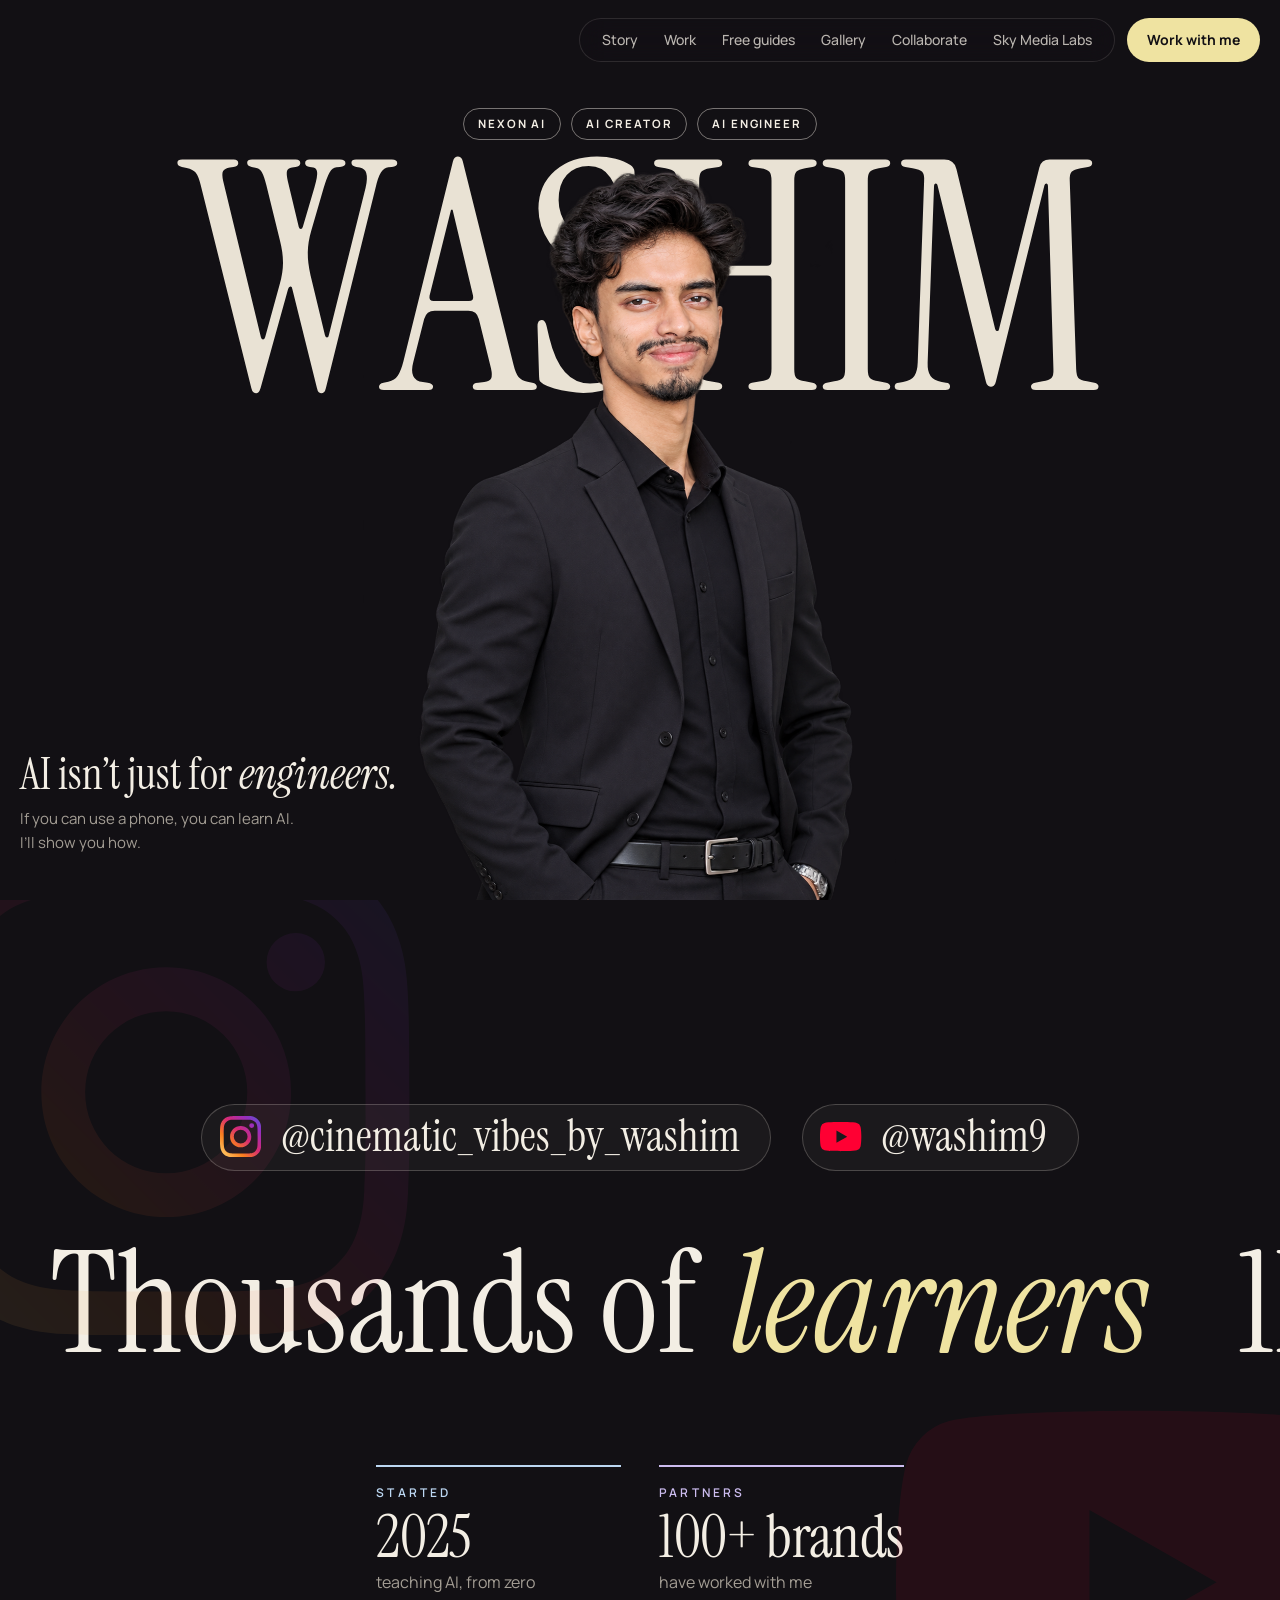
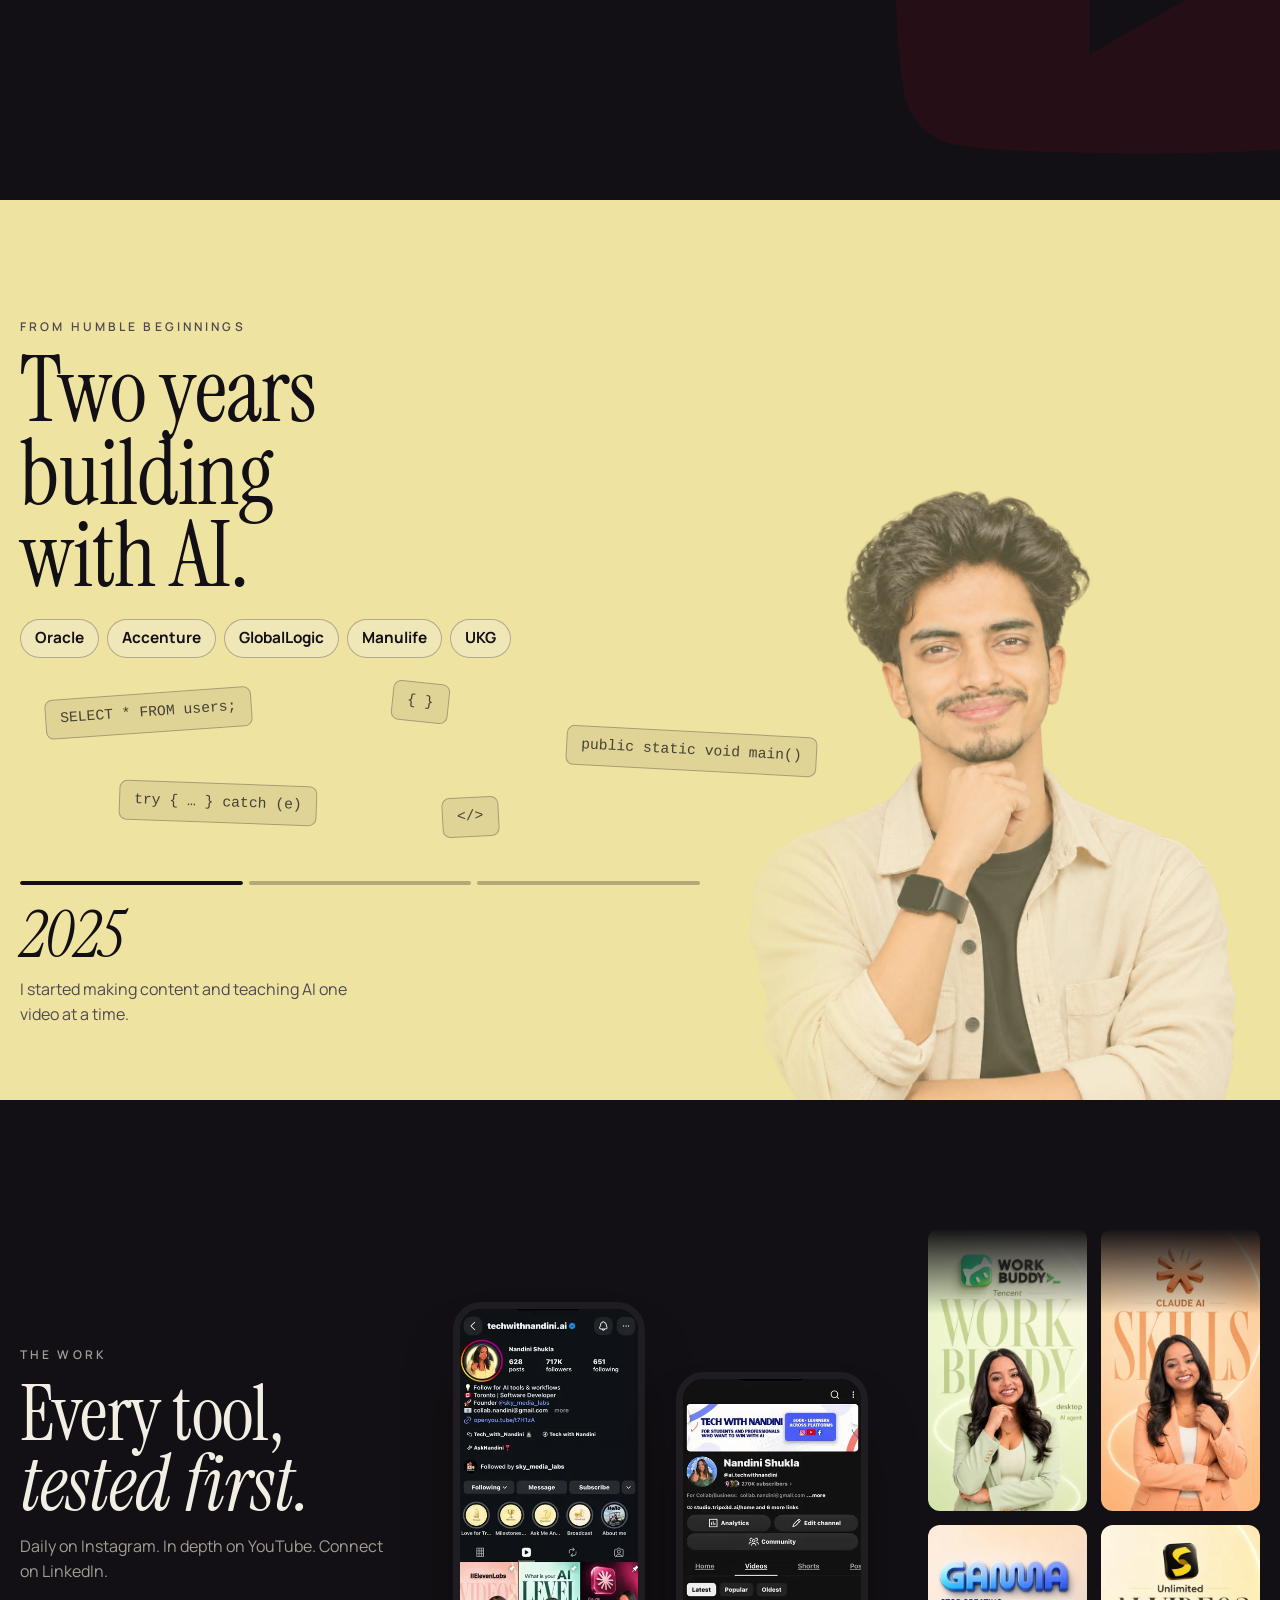
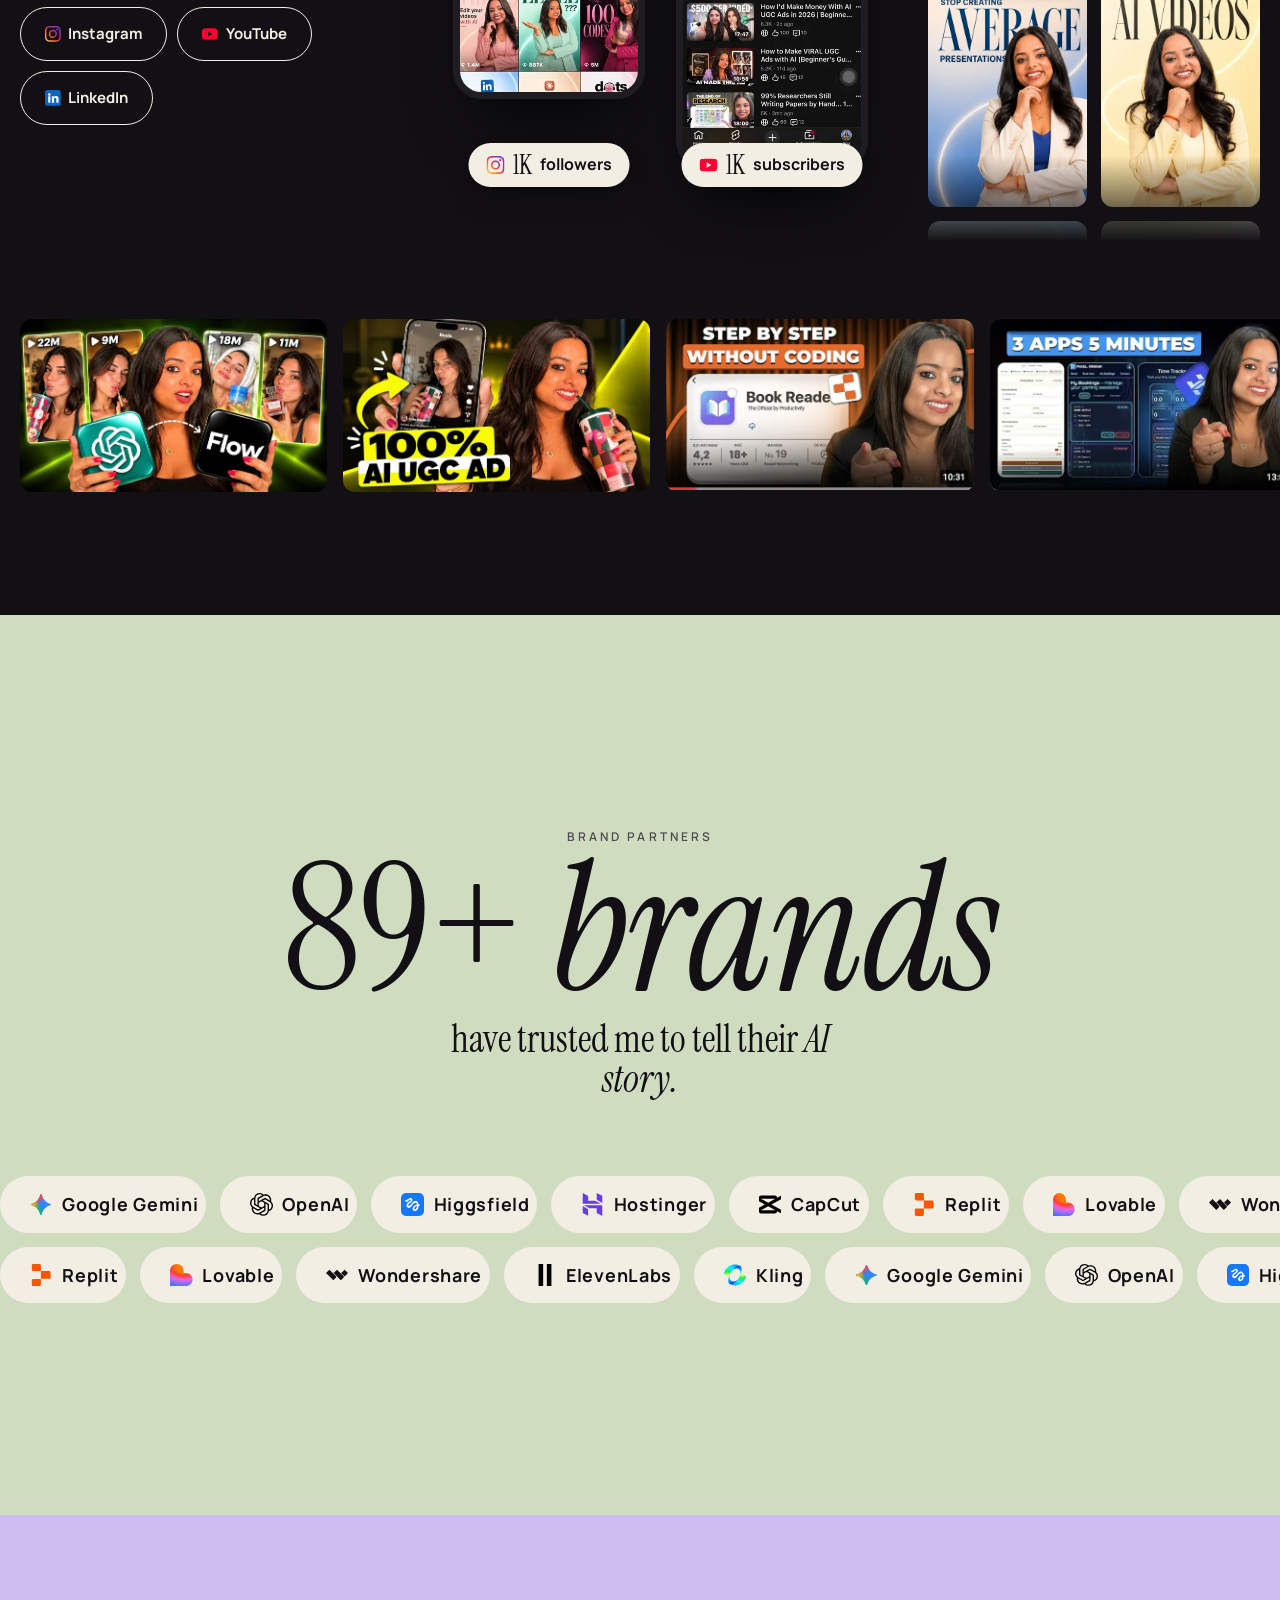
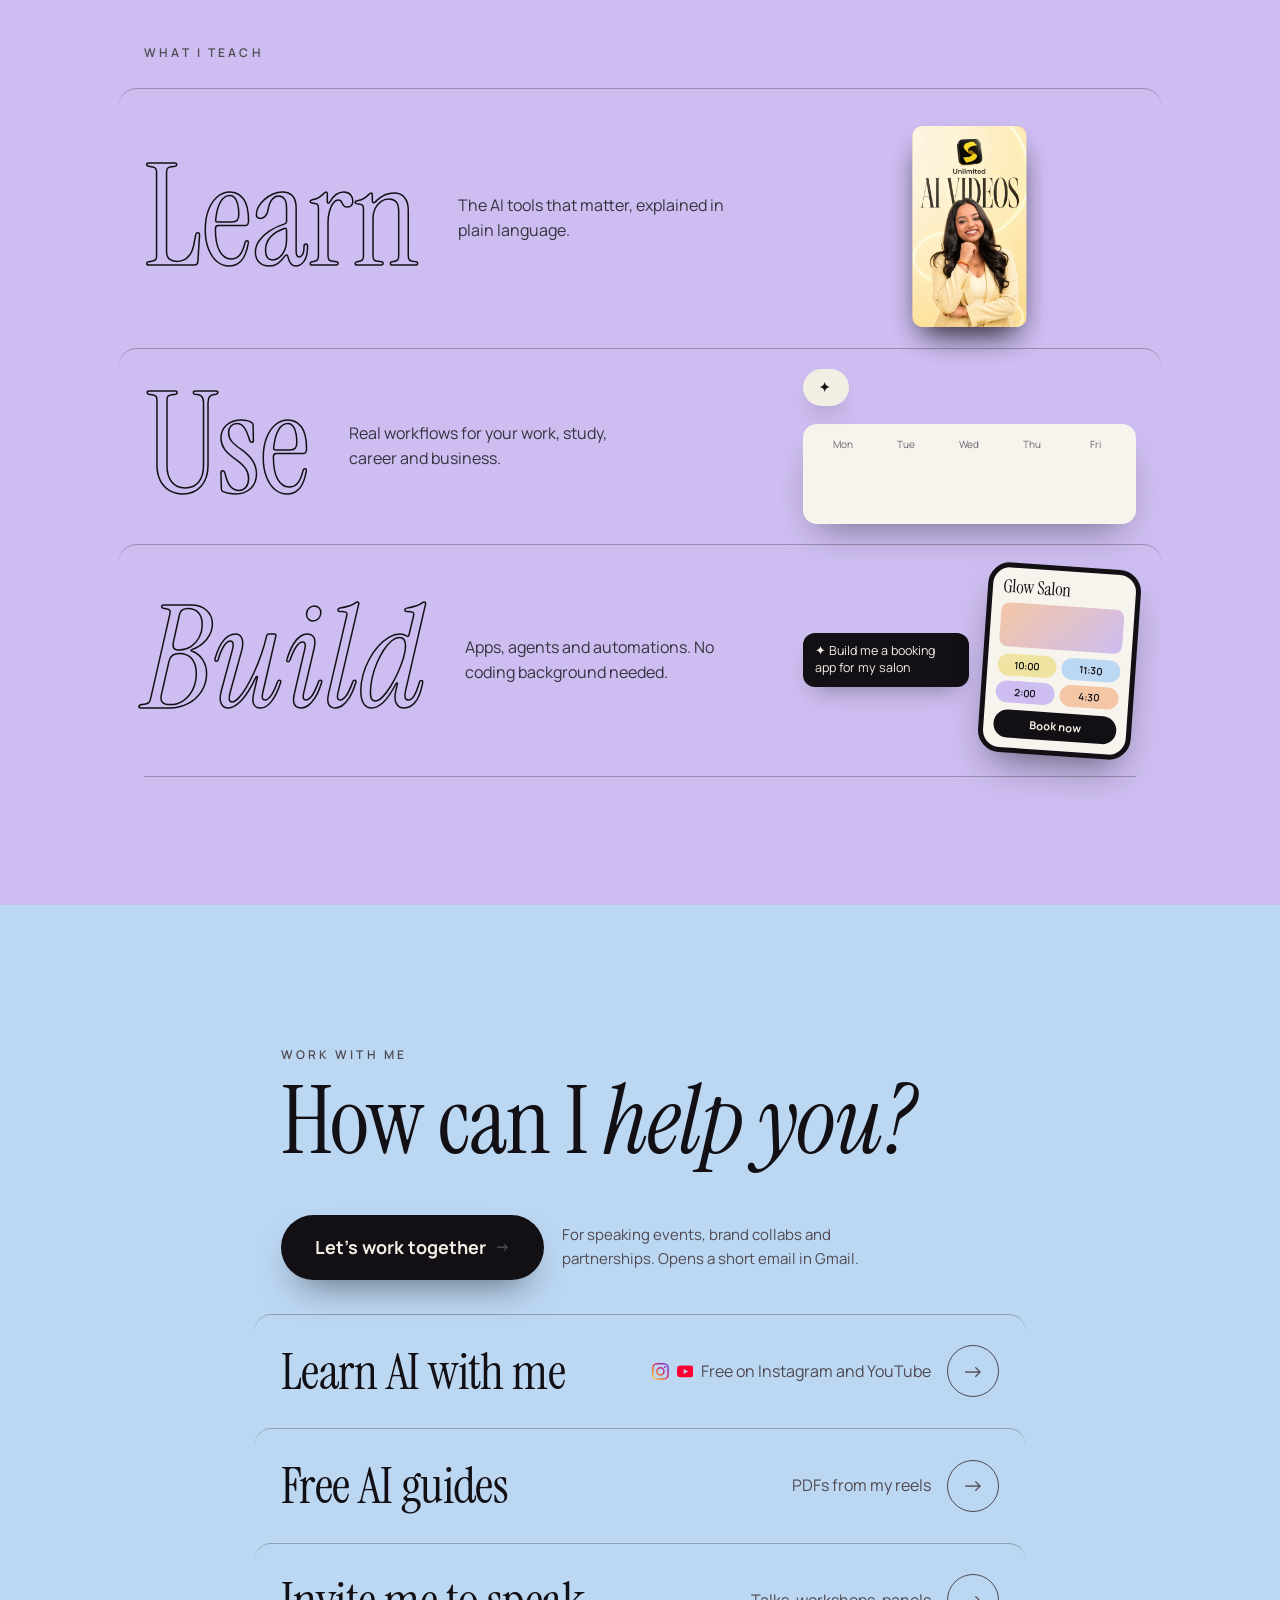
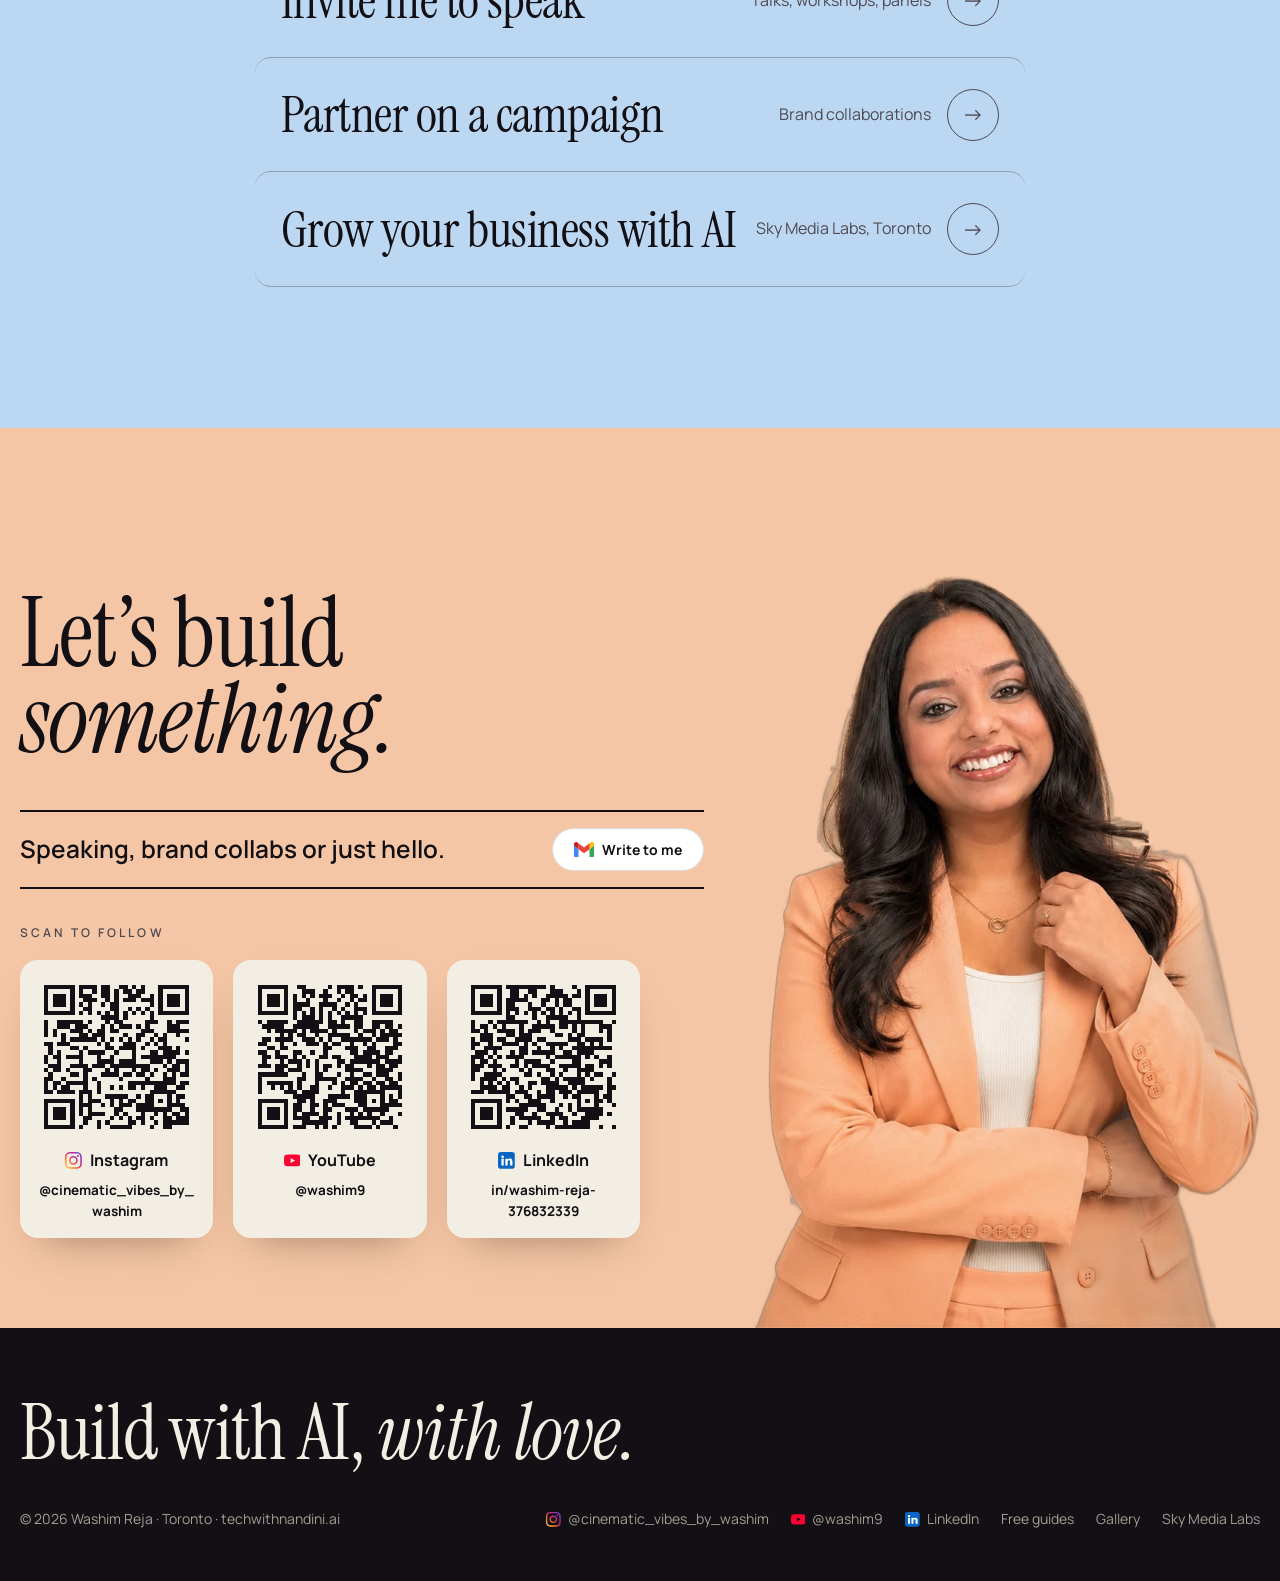
==== commit 6d6bb6e2: "fix: expose free guides in mobile navigation" ====
--- a/index.html
+++ b/index.html
@@ -90,7 +90,14 @@
   -webkit-backdrop-filter: blur(14px) saturate(140%); backdrop-filter: blur(14px) saturate(140%); border: 1px solid rgba(243,238,228,.12) }
 .nav .links a { text-decoration: none; opacity: .75; transition: opacity .3s } .nav .links a:hover { opacity: 1 }
 .nav .btn { padding: 11px 20px; font-size: 14px; background: var(--butter); color: var(--ink) }
-@media (max-width: 760px) { .nav .links { display: none } }
+.nav .mobile-guides { display: none }
+@media (max-width: 760px) {
+  .nav .links { display: none }
+  .nav .mobile-guides {
+    display: inline-flex; align-items: center; min-height: 44px;
+    background: var(--ink); color: var(--ivory); border: 1px solid rgba(243,238,228,.4);
+  }
+}
 
 /* ---------- hero ---------- */
 .hero { position: relative; min-height: clamp(620px, 100svh, 1080px); overflow: hidden; display: grid }
@@ -423,6 +430,7 @@
 
 <nav class="nav" aria-label="Main">
   <div class="links"><a href="#story">Story</a><a href="#work">Work</a><a href="/free/">Free guides</a><a href="/gallery/">Gallery</a><a href="#help">Collaborate</a><a href="https://skymedialabs.com/" target="_blank" rel="noopener">Sky Media Labs</a></div>
+  <a class="btn mobile-guides" href="/free/">Free guides</a>
   <a class="btn" href="#help" data-mail="Speaking invitation">Work with me</a>
 </nav>
 
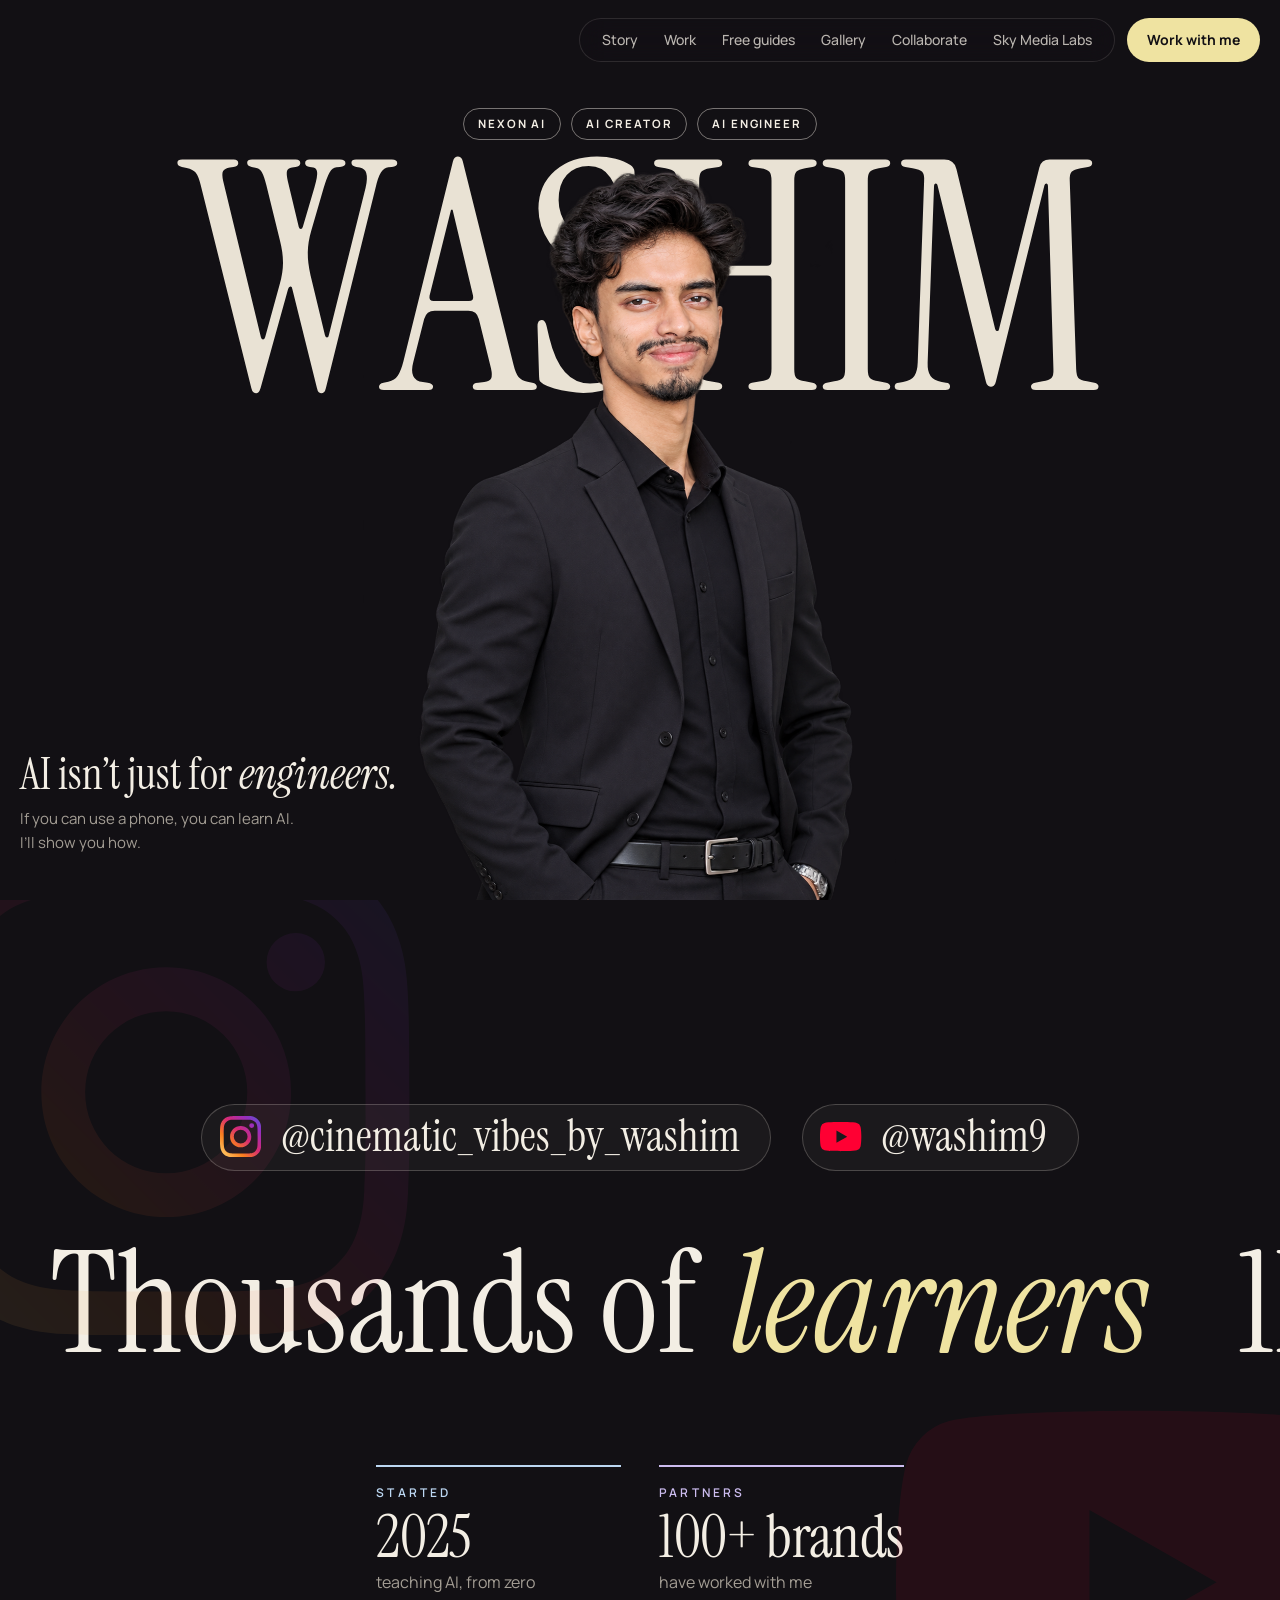
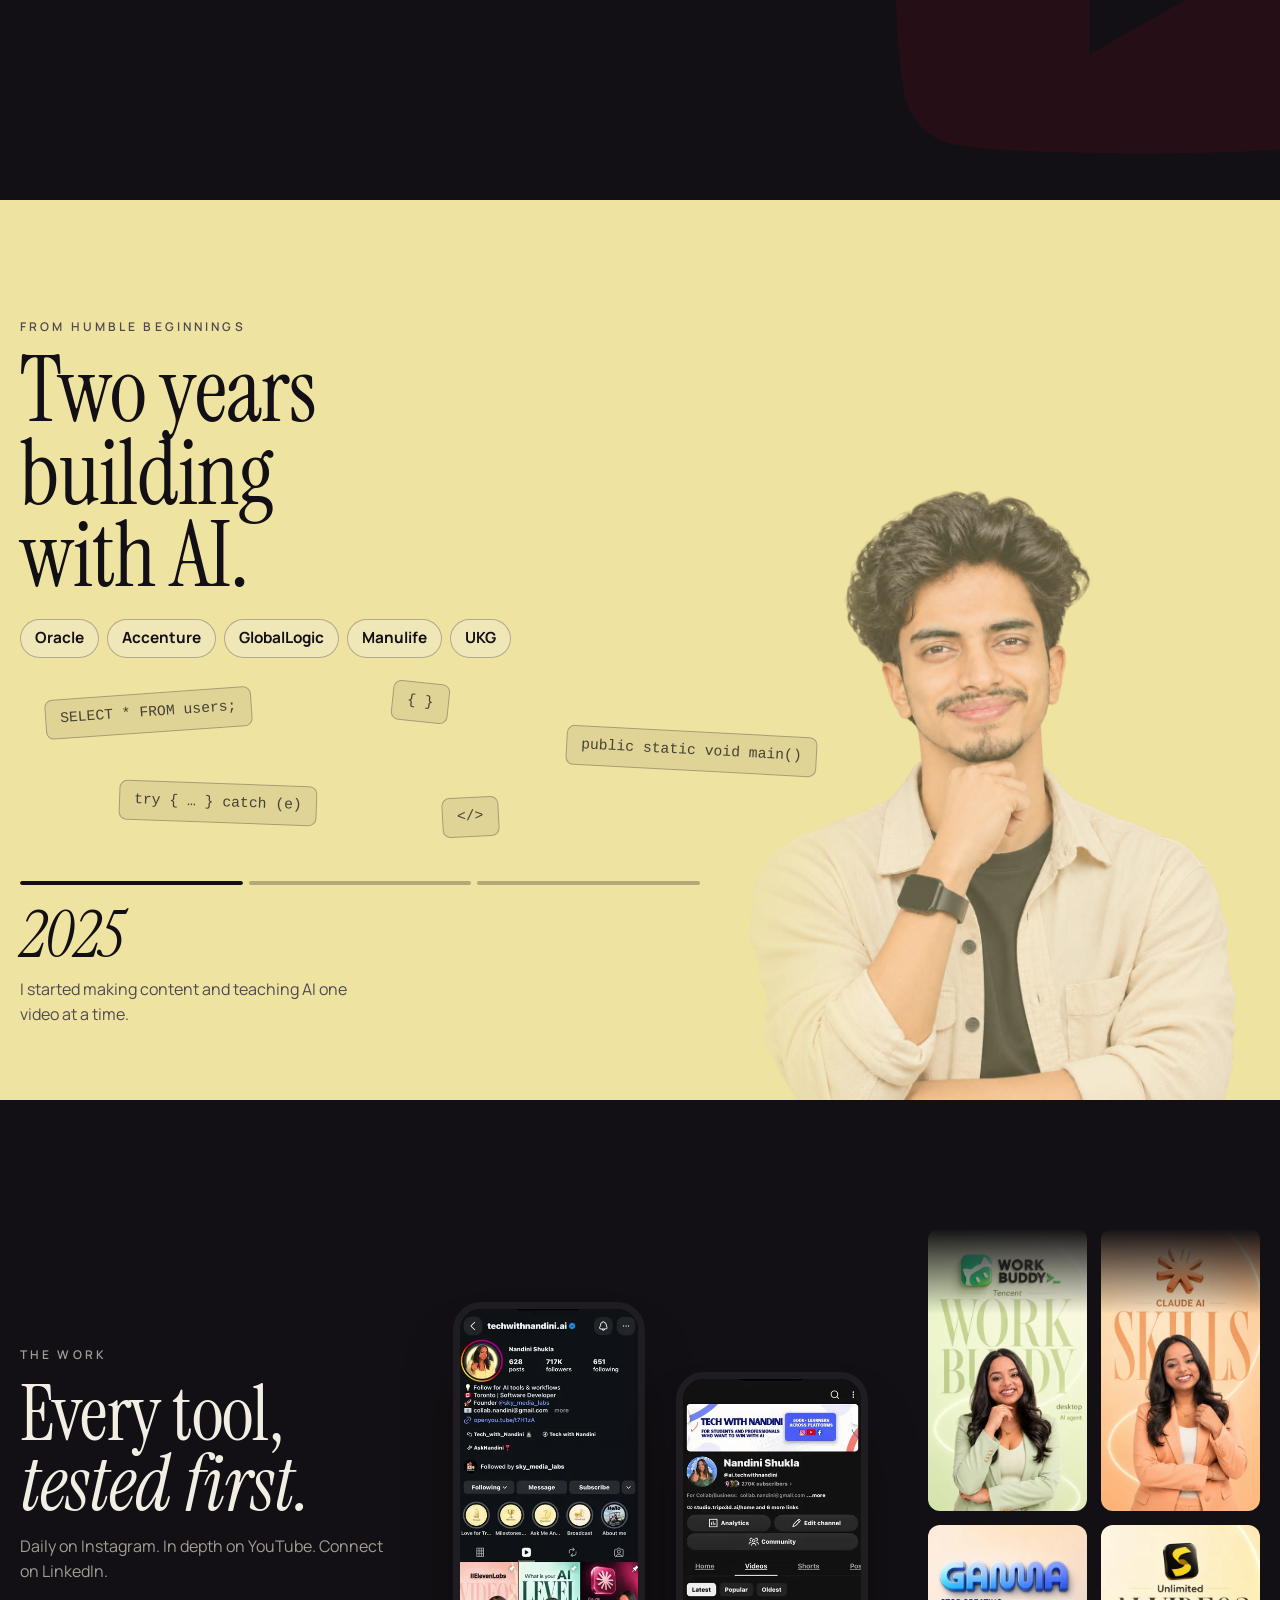
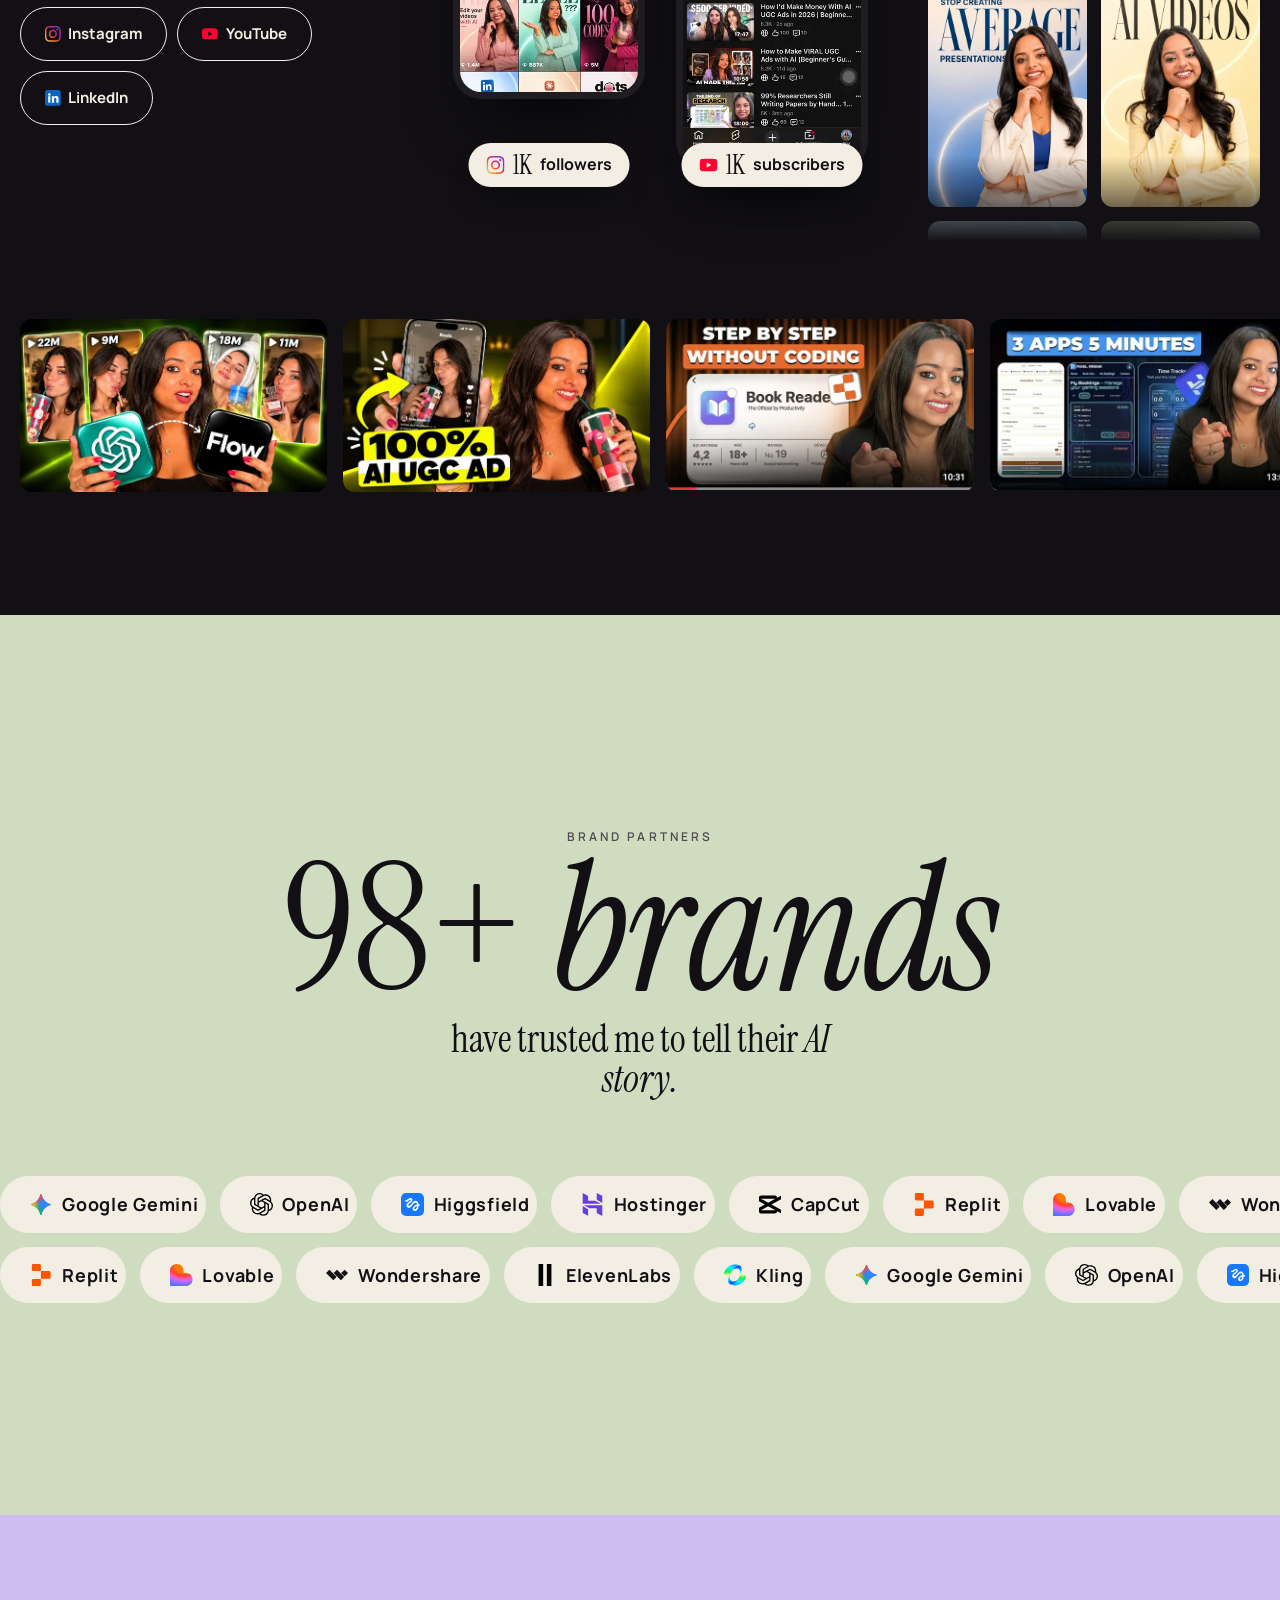
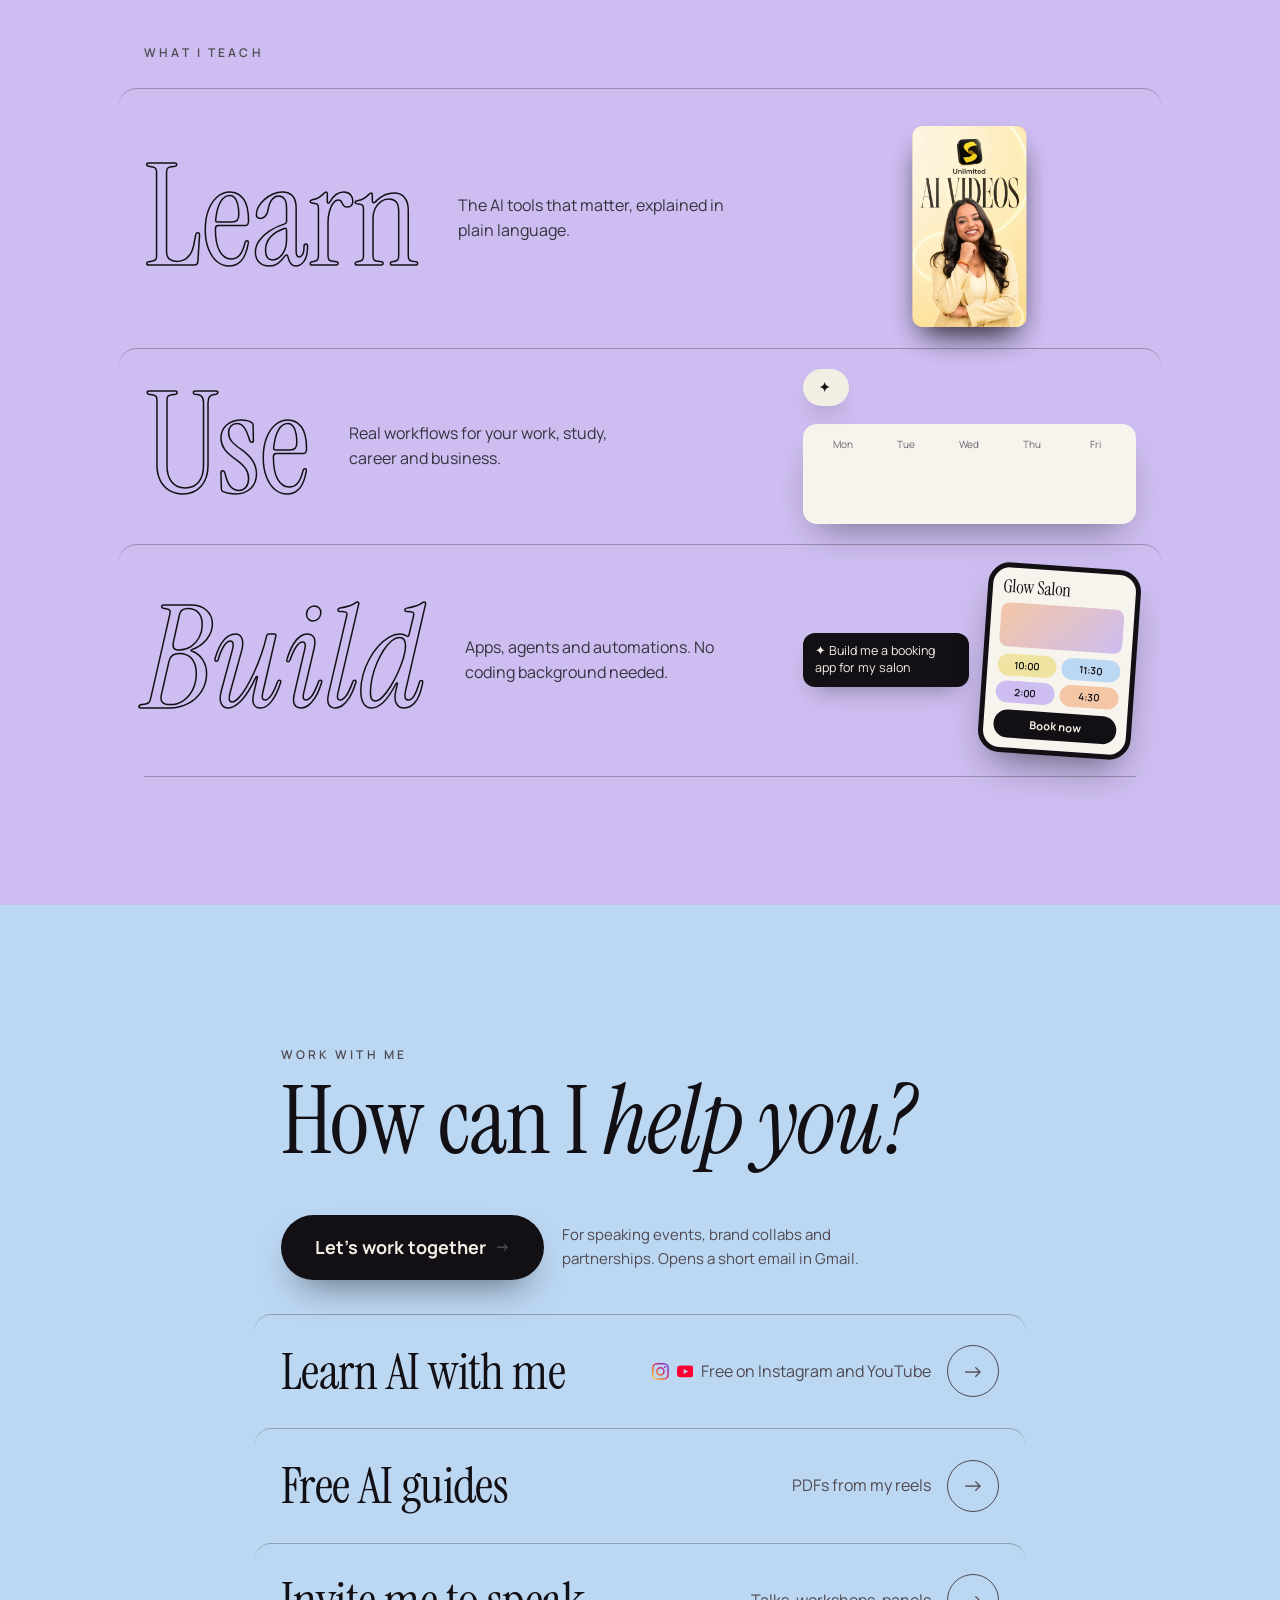
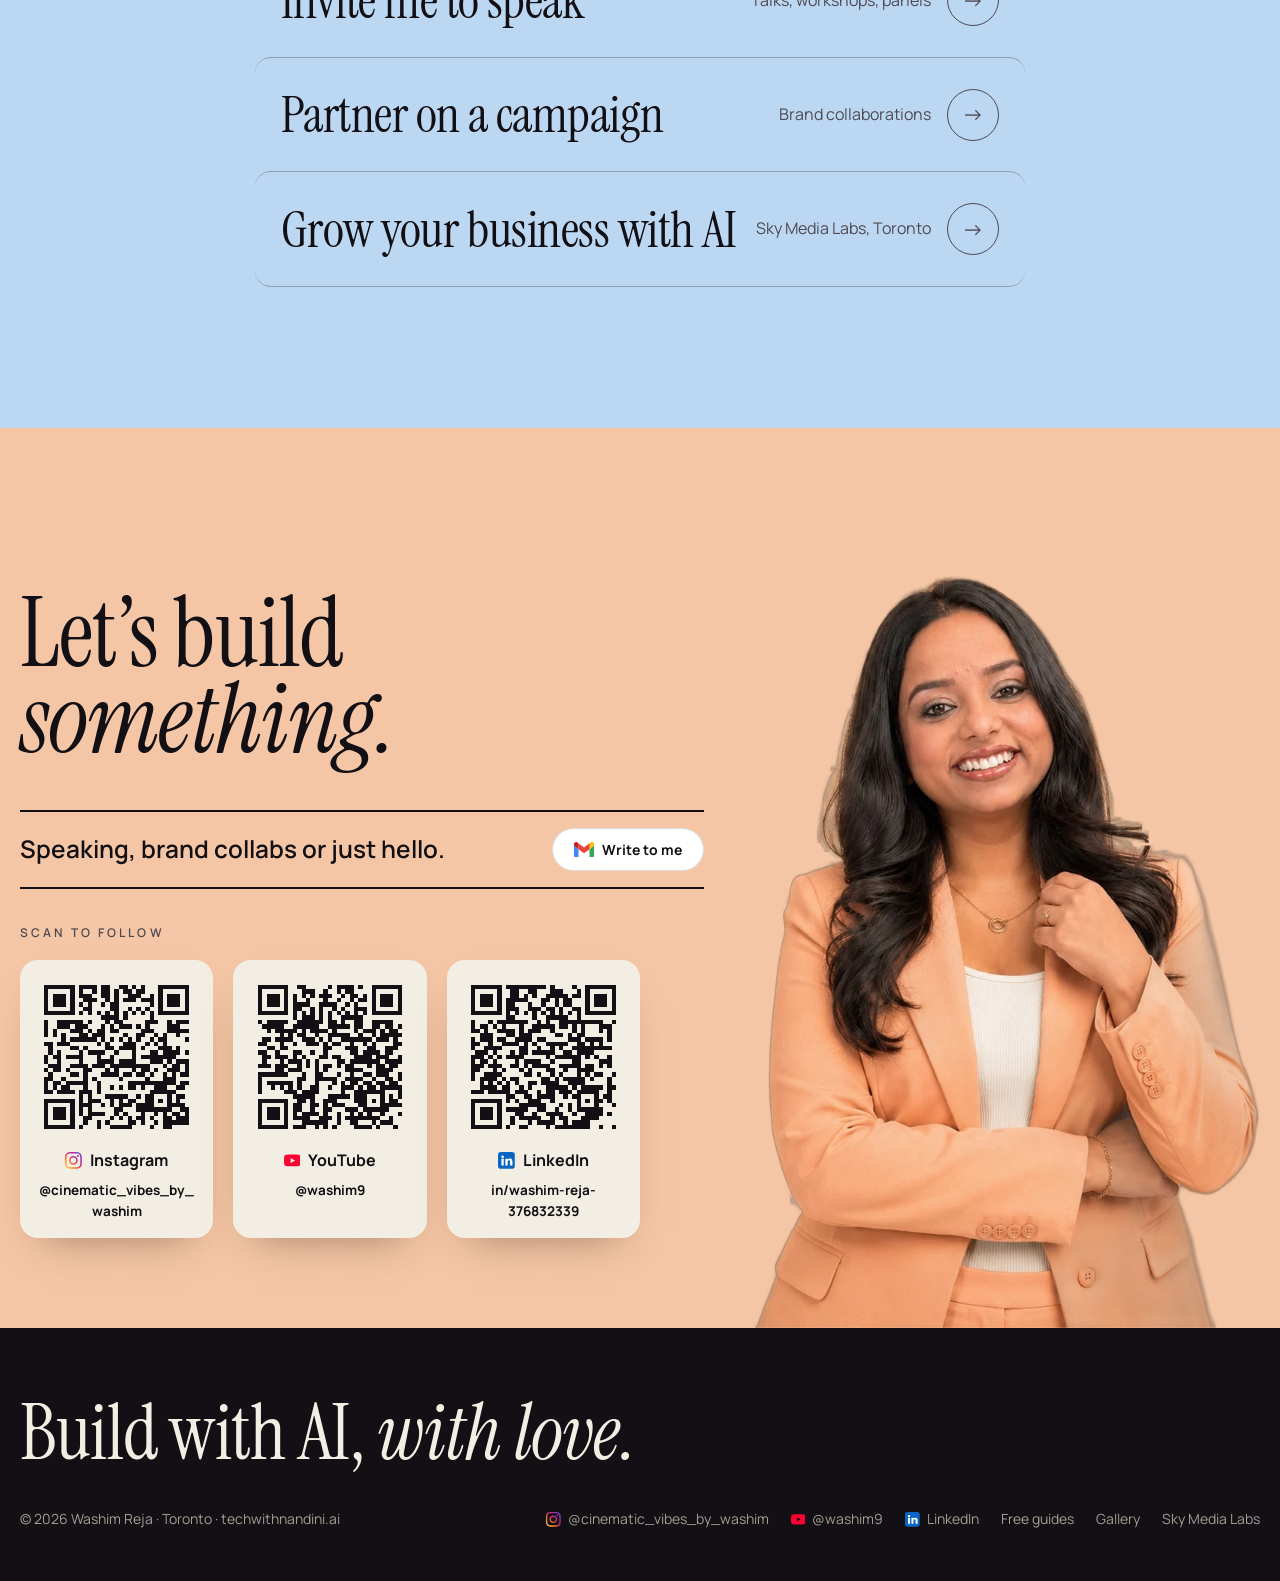
==== commit 859937a7: "style: highlight the mobile free guides button" ====
--- a/index.html
+++ b/index.html
@@ -94,9 +94,27 @@
 @media (max-width: 760px) {
   .nav .links { display: none }
   .nav .mobile-guides {
-    display: inline-flex; align-items: center; min-height: 44px;
-    background: var(--ink); color: var(--ivory); border: 1px solid rgba(243,238,228,.4);
+    display: inline-flex; min-height: 44px; box-sizing: border-box;
+    position: relative; overflow: hidden; white-space: nowrap;
+    background: linear-gradient(145deg, #45331e, #231a16 72%);
+    color: #fff1bd; border: 1px solid #b99050;
+    box-shadow: 0 0 16px rgba(214,166,88,.22), inset 0 1px rgba(255,237,179,.2);
   }
+  .nav .mobile-guides-icon { color: #ffda83; font-size: 1.2em; line-height: 1 }
+  .nav .mobile-guides:focus-visible { outline: 2px solid #fff1bd; outline-offset: 3px }
+  .nav .mobile-guides:active { transform: scale(.97) }
+}
+@media (max-width: 760px) and (prefers-reduced-motion: no-preference) {
+  .nav .mobile-guides::after {
+    content: ""; position: absolute; inset: 0; pointer-events: none;
+    background: linear-gradient(110deg, transparent 36%, rgba(255,232,173,.23) 50%, transparent 64%);
+    transform: translateX(-110%);
+    animation: guides-shine 2s ease-out 1.2s 2;
+  }
+}
+@keyframes guides-shine {
+  0% { transform: translateX(-110%) }
+  62%, 100% { transform: translateX(110%) }
 }
 
 /* ---------- hero ---------- */
@@ -430,7 +448,7 @@
 
 <nav class="nav" aria-label="Main">
   <div class="links"><a href="#story">Story</a><a href="#work">Work</a><a href="/free/">Free guides</a><a href="/gallery/">Gallery</a><a href="#help">Collaborate</a><a href="https://skymedialabs.com/" target="_blank" rel="noopener">Sky Media Labs</a></div>
-  <a class="btn mobile-guides" href="/free/">Free guides</a>
+  <a class="btn mobile-guides" href="/free/"><span class="mobile-guides-icon" aria-hidden="true">✦</span>Free guides</a>
   <a class="btn" href="#help" data-mail="Speaking invitation">Work with me</a>
 </nav>
 
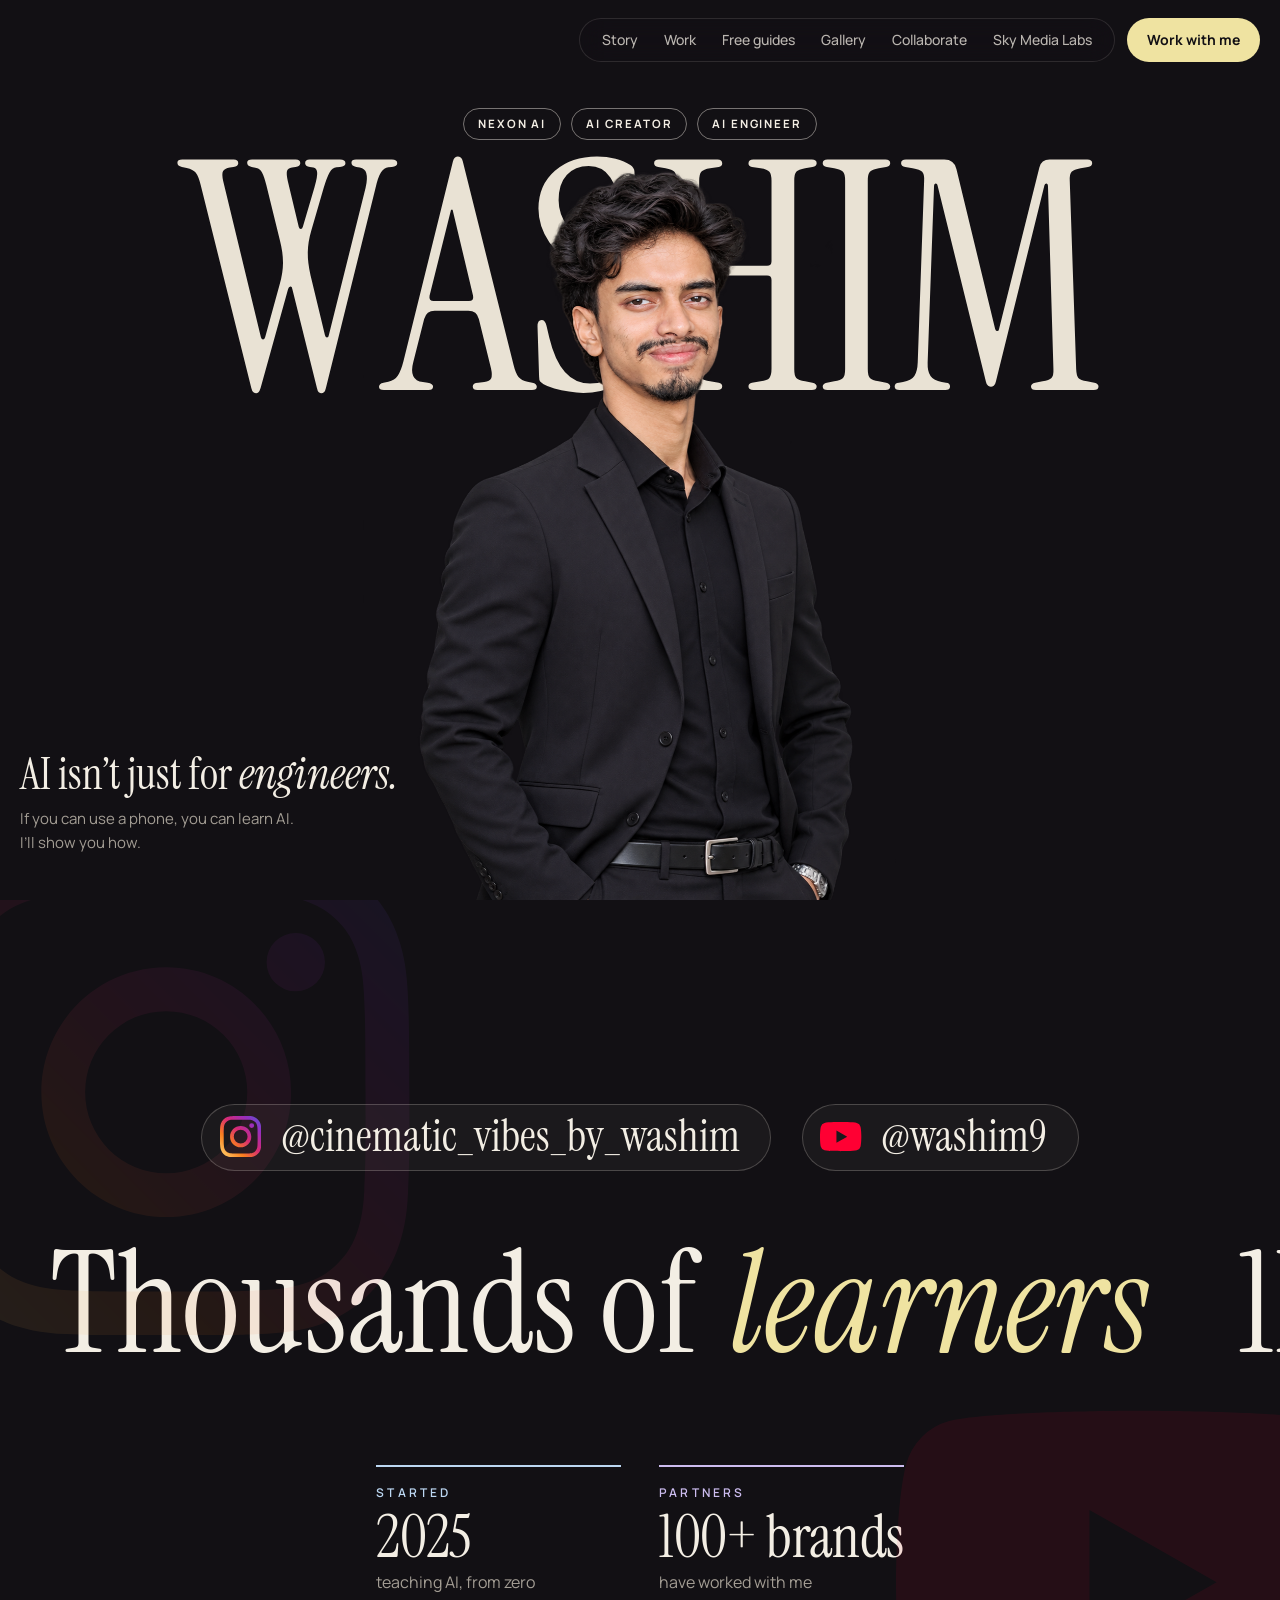
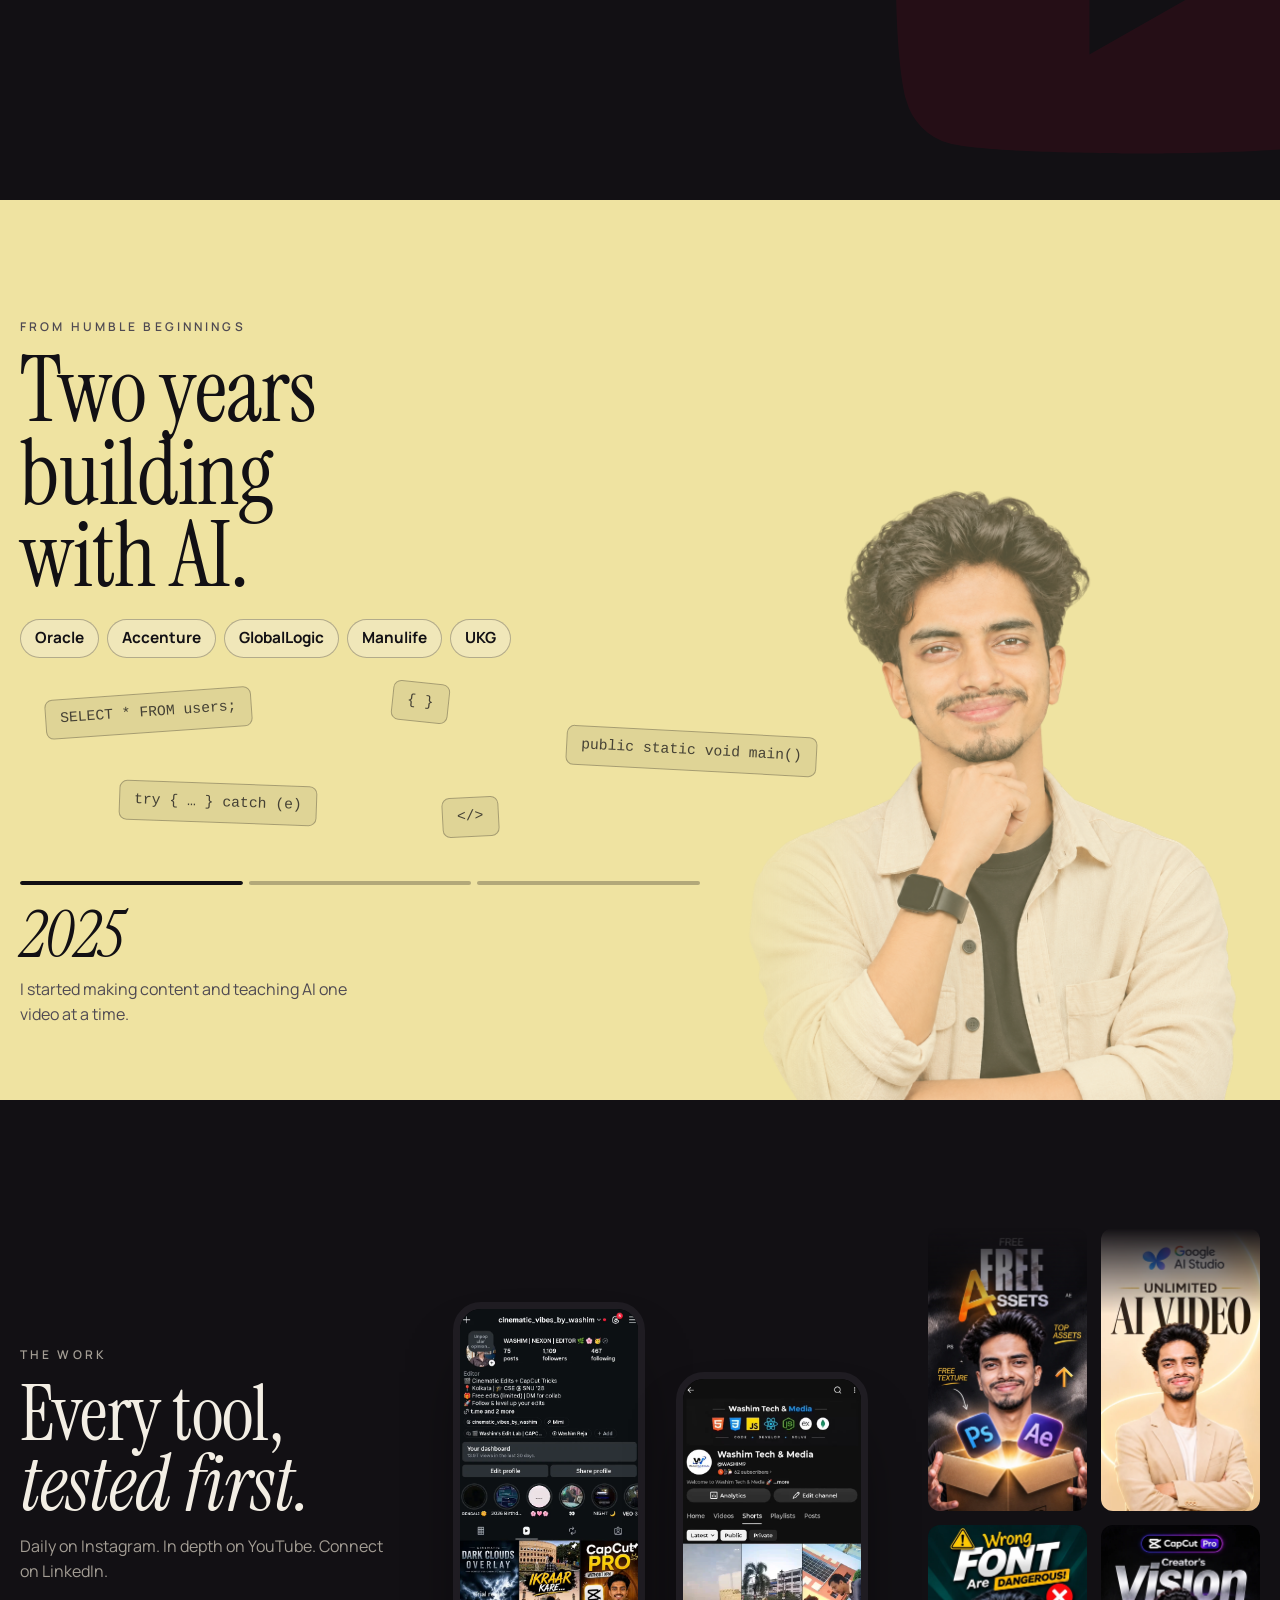
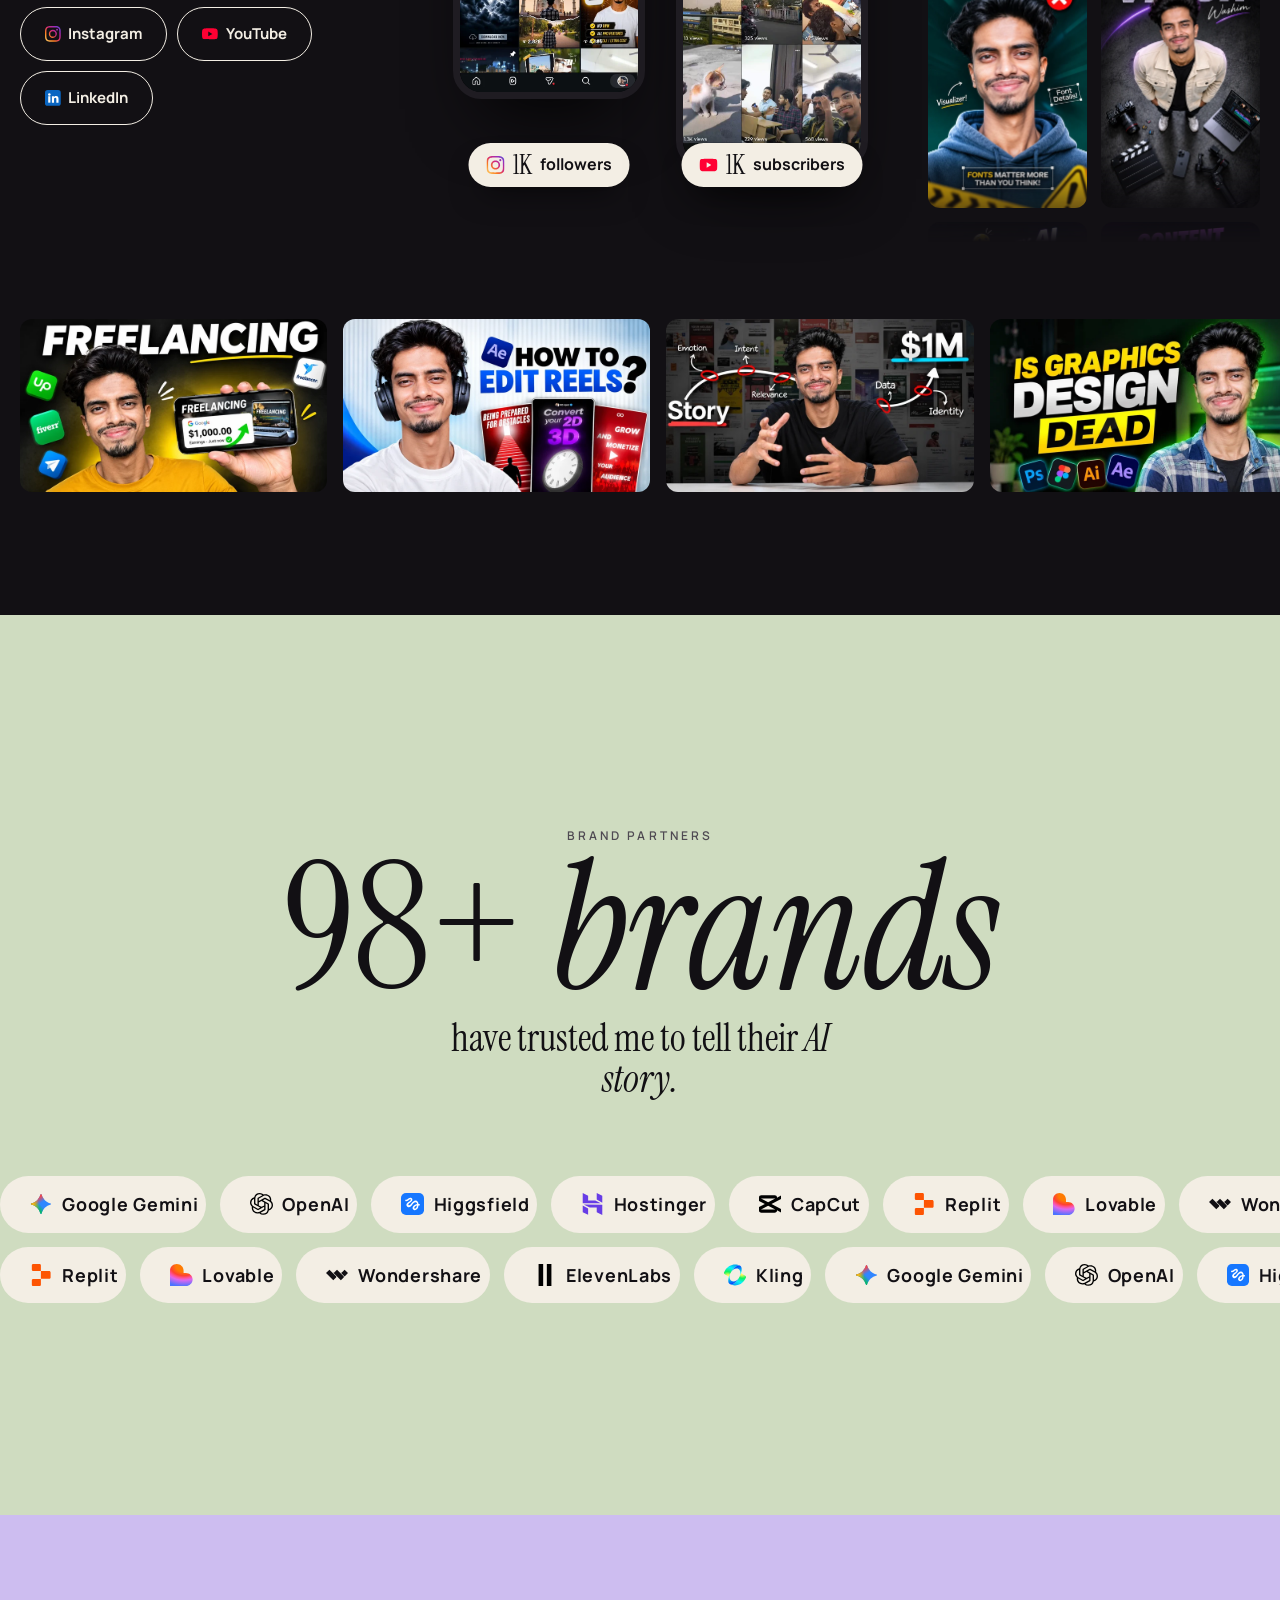
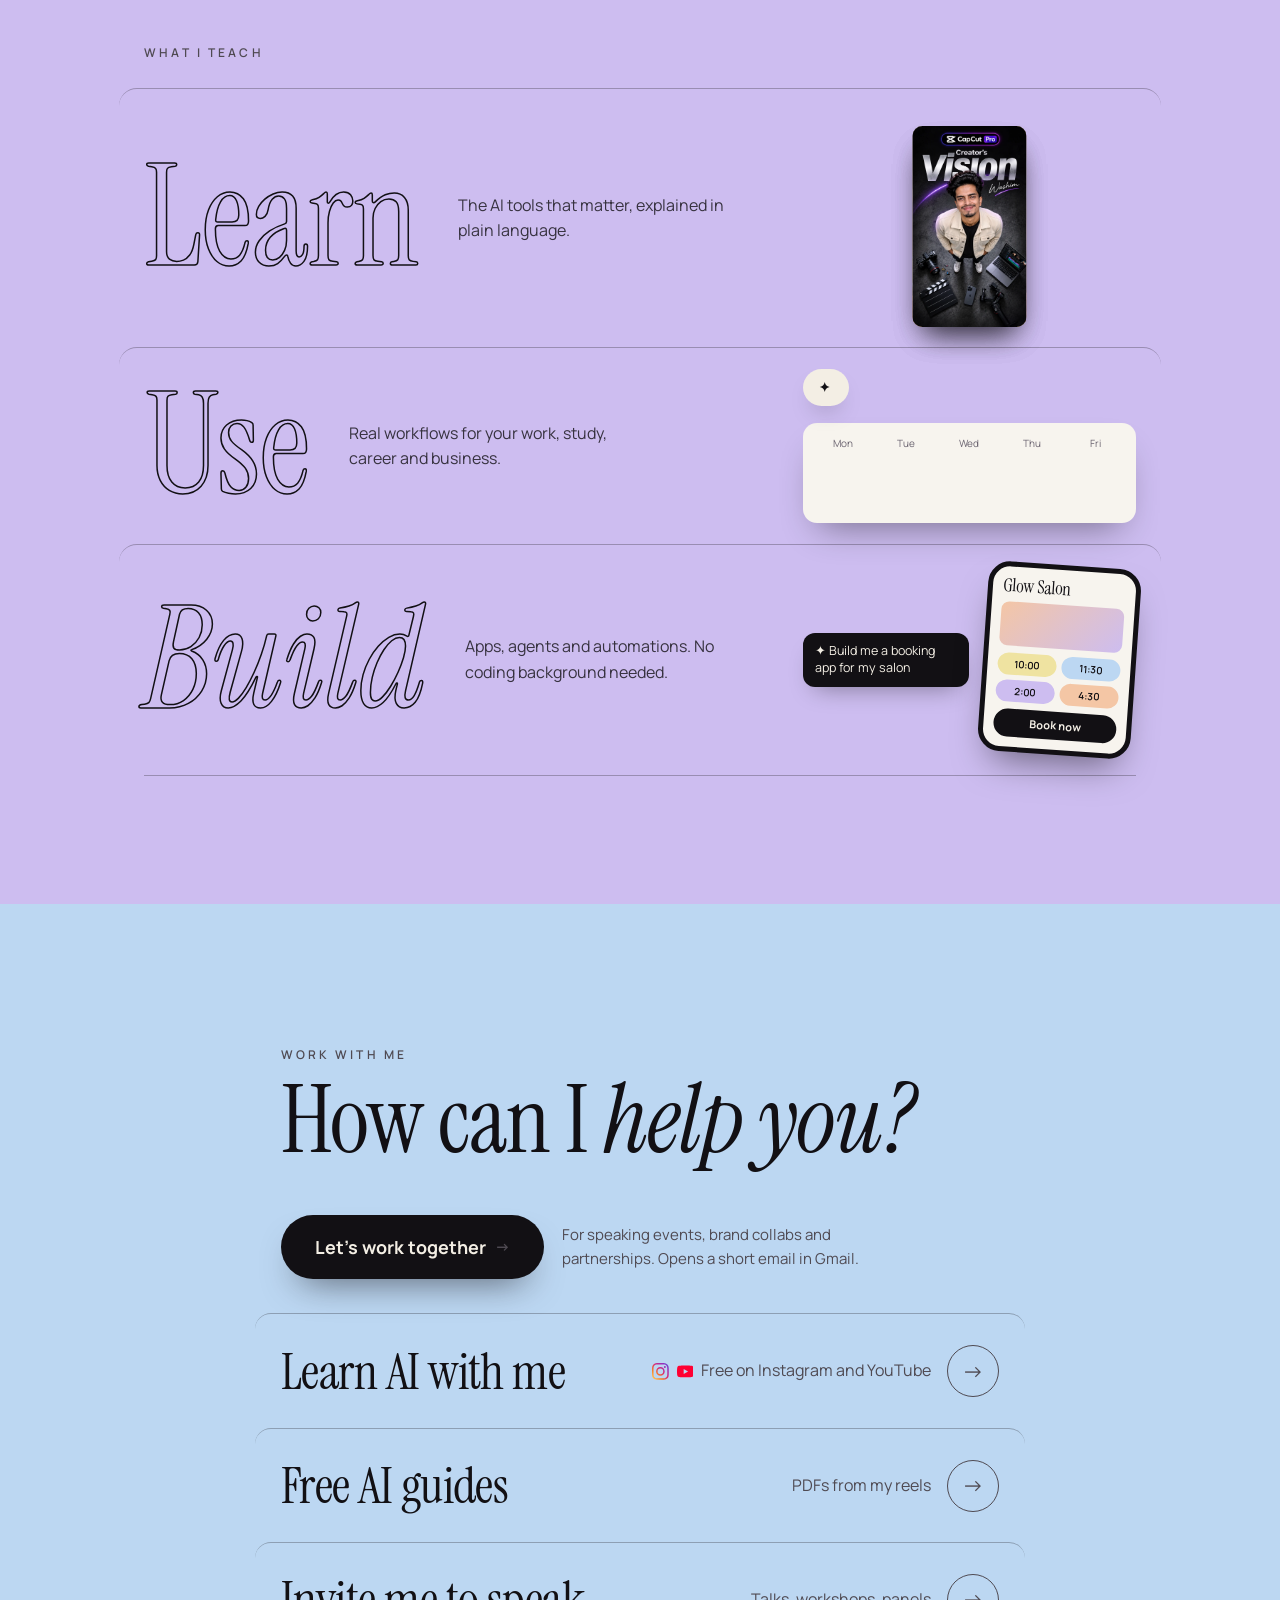
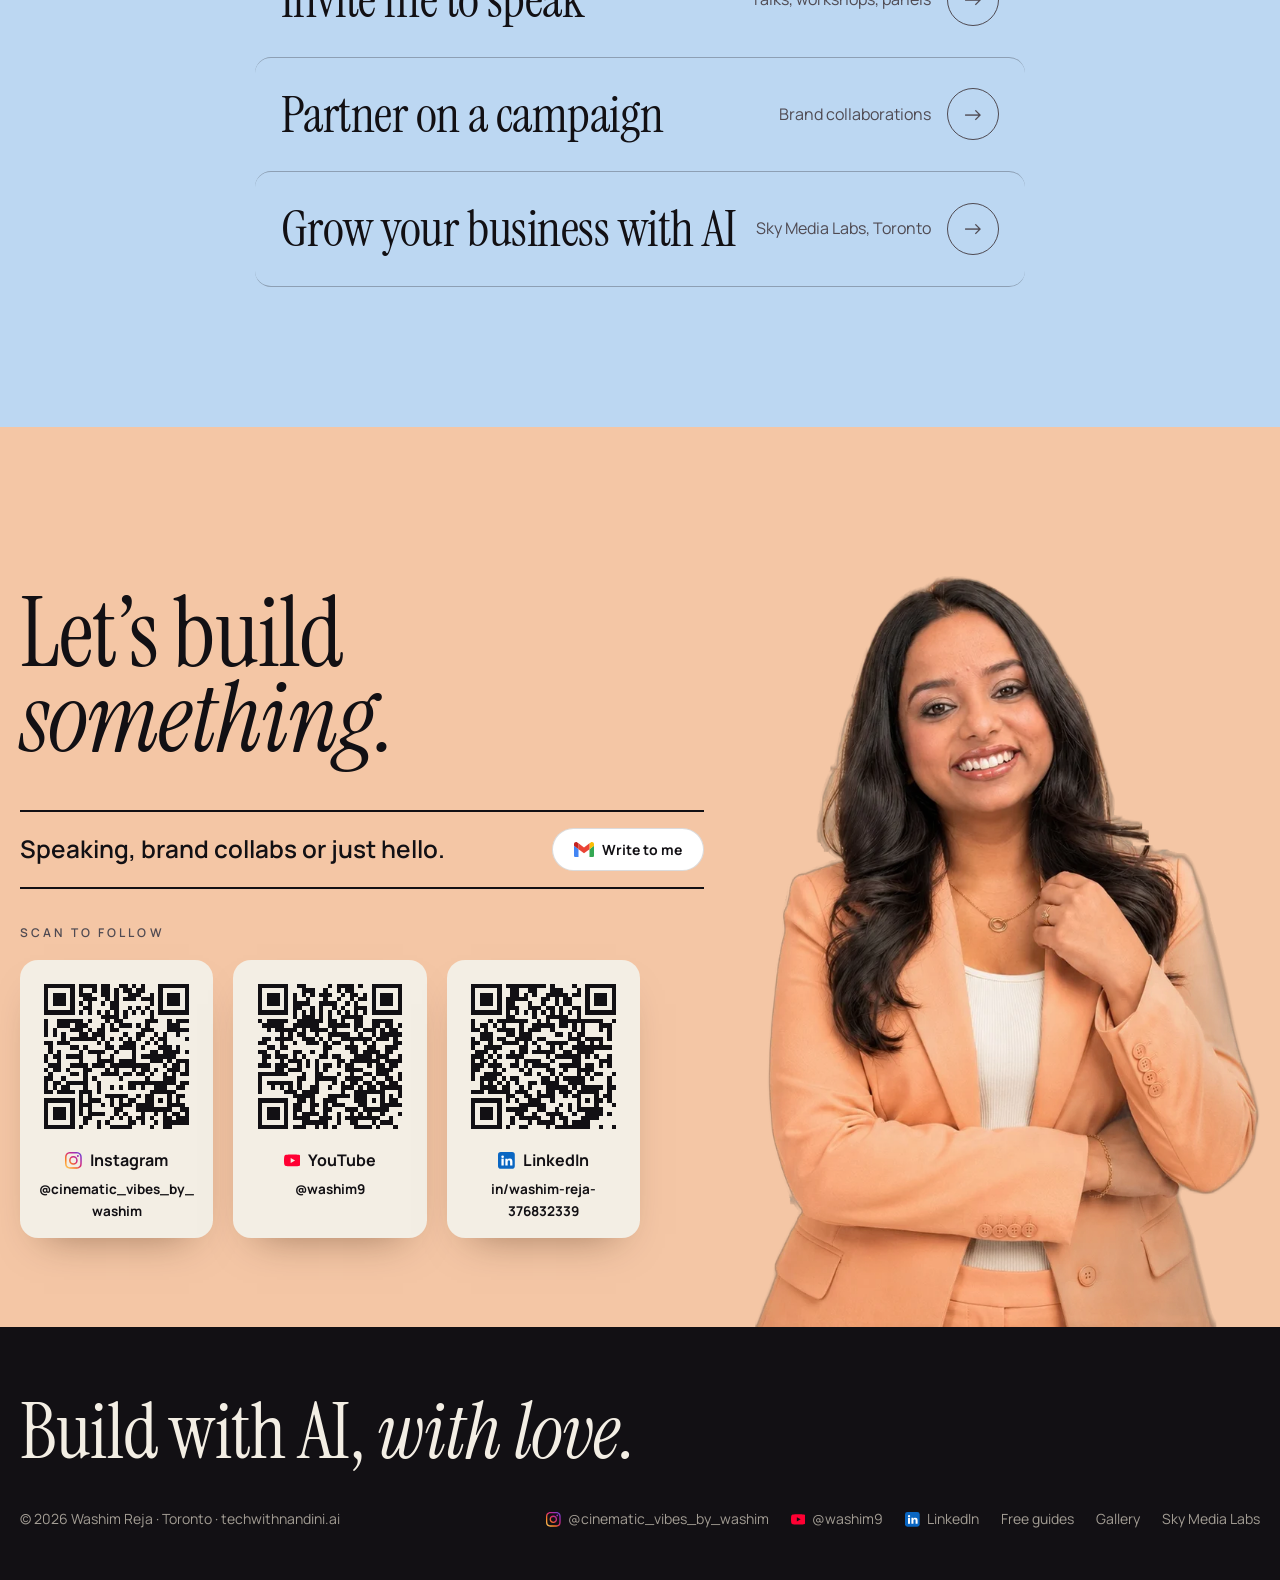
==== commit 07233f7c: "feat: personalize homepage work media" ====
--- a/index.html
+++ b/index.html
@@ -289,7 +289,8 @@
 .cols a { display: block; border-radius: 12px; overflow: hidden; transition: transform .6s var(--ease), box-shadow .6s }
 .cols a:hover { transform: translateY(-6px) scale(1.03); box-shadow: 0 20px 40px -16px rgba(0,0,0,.8) }
 .thumbs { margin-top: clamp(50px, 6vw, 90px); white-space: nowrap; overflow: hidden; padding-bottom: clamp(70px, 9vw, 130px) }
-.thumbs .track { display: inline-flex; gap: 16px; animation: marq 50s linear infinite; padding-left: var(--gut) }
+.thumbs .track { display: inline-flex; animation: marq 75s linear infinite; margin-left: var(--gut) }
+.thumbs .thumb-group { display: flex; flex: none; gap: 16px; padding-right: 16px }
 .thumbs a { width: clamp(240px, 24vw, 380px); border-radius: 12px; overflow: hidden; flex: none; transition: transform .6s var(--ease) }
 .thumbs a:hover { transform: translateY(-6px) }
 .thumbs:hover .track, .band:hover .track { animation-play-state: paused }
@@ -431,6 +432,8 @@
   html.js .step { transition: none !important; filter: none !important; transform: none !important }
   html.js .rv, html.js .rv-img, html.js .hero .name span, html.js .hero .handle { opacity: 1 !important; transform: none !important; clip-path: none !important; animation: none !important }
   .band .track, .thumbs .track, .pills .track { animation: none }
+  .thumbs { overflow-x: auto }
+  .thumbs .thumb-group[aria-hidden="true"] { display: none }
   .hero .handle { transform: translateX(-50%) rotate(-2deg) !important }
 }
 </style>
@@ -536,7 +539,32 @@
         <div class="col"><div class="loop rev"><a href="https://www.instagram.com/cinematic_vibes_by_washim/" target="_blank" rel="noopener" tabindex="-1"><img src="a/ig6.webp" alt="" loading="lazy"></a><a href="https://www.instagram.com/cinematic_vibes_by_washim/" target="_blank" rel="noopener" tabindex="-1"><img src="a/ig0.webp" alt="" loading="lazy"></a><a href="https://www.instagram.com/cinematic_vibes_by_washim/" target="_blank" rel="noopener" tabindex="-1"><img src="a/ig7.webp" alt="" loading="lazy"></a><a href="https://www.instagram.com/cinematic_vibes_by_washim/" target="_blank" rel="noopener" tabindex="-1"><img src="a/ig2.webp" alt="" loading="lazy"></a><a href="https://www.instagram.com/cinematic_vibes_by_washim/" target="_blank" rel="noopener" tabindex="-1"><img src="a/ig8.webp" alt="" loading="lazy"></a><a href="https://www.instagram.com/cinematic_vibes_by_washim/" target="_blank" rel="noopener" tabindex="-1"><img src="a/ig6.webp" alt="" loading="lazy"></a><a href="https://www.instagram.com/cinematic_vibes_by_washim/" target="_blank" rel="noopener" tabindex="-1"><img src="a/ig0.webp" alt="" loading="lazy"></a><a href="https://www.instagram.com/cinematic_vibes_by_washim/" target="_blank" rel="noopener" tabindex="-1"><img src="a/ig7.webp" alt="" loading="lazy"></a><a href="https://www.instagram.com/cinematic_vibes_by_washim/" target="_blank" rel="noopener" tabindex="-1"><img src="a/ig2.webp" alt="" loading="lazy"></a><a href="https://www.instagram.com/cinematic_vibes_by_washim/" target="_blank" rel="noopener" tabindex="-1"><img src="a/ig8.webp" alt="" loading="lazy"></a></div></div>
       </div>
     </div>
-    <div class="thumbs" aria-label="YouTube videos"><div class="track"><a href="https://youtube.com/@washim9" target="_blank" rel="noopener" tabindex="-1"><img src="a/yt0.webp" alt="" loading="lazy"></a><a href="https://youtube.com/@washim9" target="_blank" rel="noopener" tabindex="-1"><img src="a/yt1.webp" alt="" loading="lazy"></a><a href="https://youtube.com/@washim9" target="_blank" rel="noopener" tabindex="-1"><img src="a/yt2.webp" alt="" loading="lazy"></a><a href="https://youtube.com/@washim9" target="_blank" rel="noopener" tabindex="-1"><img src="a/yt3.webp" alt="" loading="lazy"></a><a href="https://youtube.com/@washim9" target="_blank" rel="noopener" tabindex="-1"><img src="a/yt4.webp" alt="" loading="lazy"></a><a href="https://youtube.com/@washim9" target="_blank" rel="noopener" tabindex="-1"><img src="a/yt5.webp" alt="" loading="lazy"></a><a href="https://youtube.com/@washim9" target="_blank" rel="noopener" tabindex="-1"><img src="a/yt0.webp" alt="" loading="lazy"></a><a href="https://youtube.com/@washim9" target="_blank" rel="noopener" tabindex="-1"><img src="a/yt1.webp" alt="" loading="lazy"></a><a href="https://youtube.com/@washim9" target="_blank" rel="noopener" tabindex="-1"><img src="a/yt2.webp" alt="" loading="lazy"></a><a href="https://youtube.com/@washim9" target="_blank" rel="noopener" tabindex="-1"><img src="a/yt3.webp" alt="" loading="lazy"></a><a href="https://youtube.com/@washim9" target="_blank" rel="noopener" tabindex="-1"><img src="a/yt4.webp" alt="" loading="lazy"></a><a href="https://youtube.com/@washim9" target="_blank" rel="noopener" tabindex="-1"><img src="a/yt5.webp" alt="" loading="lazy"></a></div></div>
+    <div class="thumbs" aria-label="YouTube thumbnails">
+      <div class="track">
+        <div class="thumb-group">
+          <a href="https://youtube.com/@washim9" target="_blank" rel="noopener" tabindex="-1"><img src="a/yt0.webp" alt="Freelancing" loading="lazy"></a>
+          <a href="https://youtube.com/@washim9" target="_blank" rel="noopener" tabindex="-1"><img src="a/yt1.webp" alt="How to edit reels" loading="lazy"></a>
+          <a href="https://youtube.com/@washim9" target="_blank" rel="noopener" tabindex="-1"><img src="a/yt2.webp" alt="Storytelling and marketing" loading="lazy"></a>
+          <a href="https://youtube.com/@washim9" target="_blank" rel="noopener" tabindex="-1"><img src="a/yt3.webp" alt="Is graphics design dead? Blue plaid shirt cover" loading="lazy"></a>
+          <a href="https://youtube.com/@washim9" target="_blank" rel="noopener" tabindex="-1"><img src="a/yt4.webp" alt="Is graphics design dead? Black jacket cover" loading="lazy"></a>
+          <a href="https://youtube.com/@washim9" target="_blank" rel="noopener" tabindex="-1"><img src="a/yt5.webp" alt="AI tools for product videos" loading="lazy"></a>
+          <a href="https://youtube.com/@washim9" target="_blank" rel="noopener" tabindex="-1"><img src="a/yt6.webp" alt="Five free AI tools" loading="lazy"></a>
+          <a href="https://youtube.com/@washim9" target="_blank" rel="noopener" tabindex="-1"><img src="a/yt7.webp" alt="Video editing from zero to hero" loading="lazy"></a>
+          <a href="https://youtube.com/@washim9" target="_blank" rel="noopener" tabindex="-1"><img src="a/yt8.webp" alt="After Effects project breakdown in Bangla" loading="lazy"></a>
+        </div>
+        <div class="thumb-group" aria-hidden="true">
+          <a href="https://youtube.com/@washim9" target="_blank" rel="noopener" tabindex="-1"><img src="a/yt0.webp" alt="" loading="lazy"></a>
+          <a href="https://youtube.com/@washim9" target="_blank" rel="noopener" tabindex="-1"><img src="a/yt1.webp" alt="" loading="lazy"></a>
+          <a href="https://youtube.com/@washim9" target="_blank" rel="noopener" tabindex="-1"><img src="a/yt2.webp" alt="" loading="lazy"></a>
+          <a href="https://youtube.com/@washim9" target="_blank" rel="noopener" tabindex="-1"><img src="a/yt3.webp" alt="" loading="lazy"></a>
+          <a href="https://youtube.com/@washim9" target="_blank" rel="noopener" tabindex="-1"><img src="a/yt4.webp" alt="" loading="lazy"></a>
+          <a href="https://youtube.com/@washim9" target="_blank" rel="noopener" tabindex="-1"><img src="a/yt5.webp" alt="" loading="lazy"></a>
+          <a href="https://youtube.com/@washim9" target="_blank" rel="noopener" tabindex="-1"><img src="a/yt6.webp" alt="" loading="lazy"></a>
+          <a href="https://youtube.com/@washim9" target="_blank" rel="noopener" tabindex="-1"><img src="a/yt7.webp" alt="" loading="lazy"></a>
+          <a href="https://youtube.com/@washim9" target="_blank" rel="noopener" tabindex="-1"><img src="a/yt8.webp" alt="" loading="lazy"></a>
+        </div>
+      </div>
+    </div>
   </section>
 
   <!-- PARTNERS -->
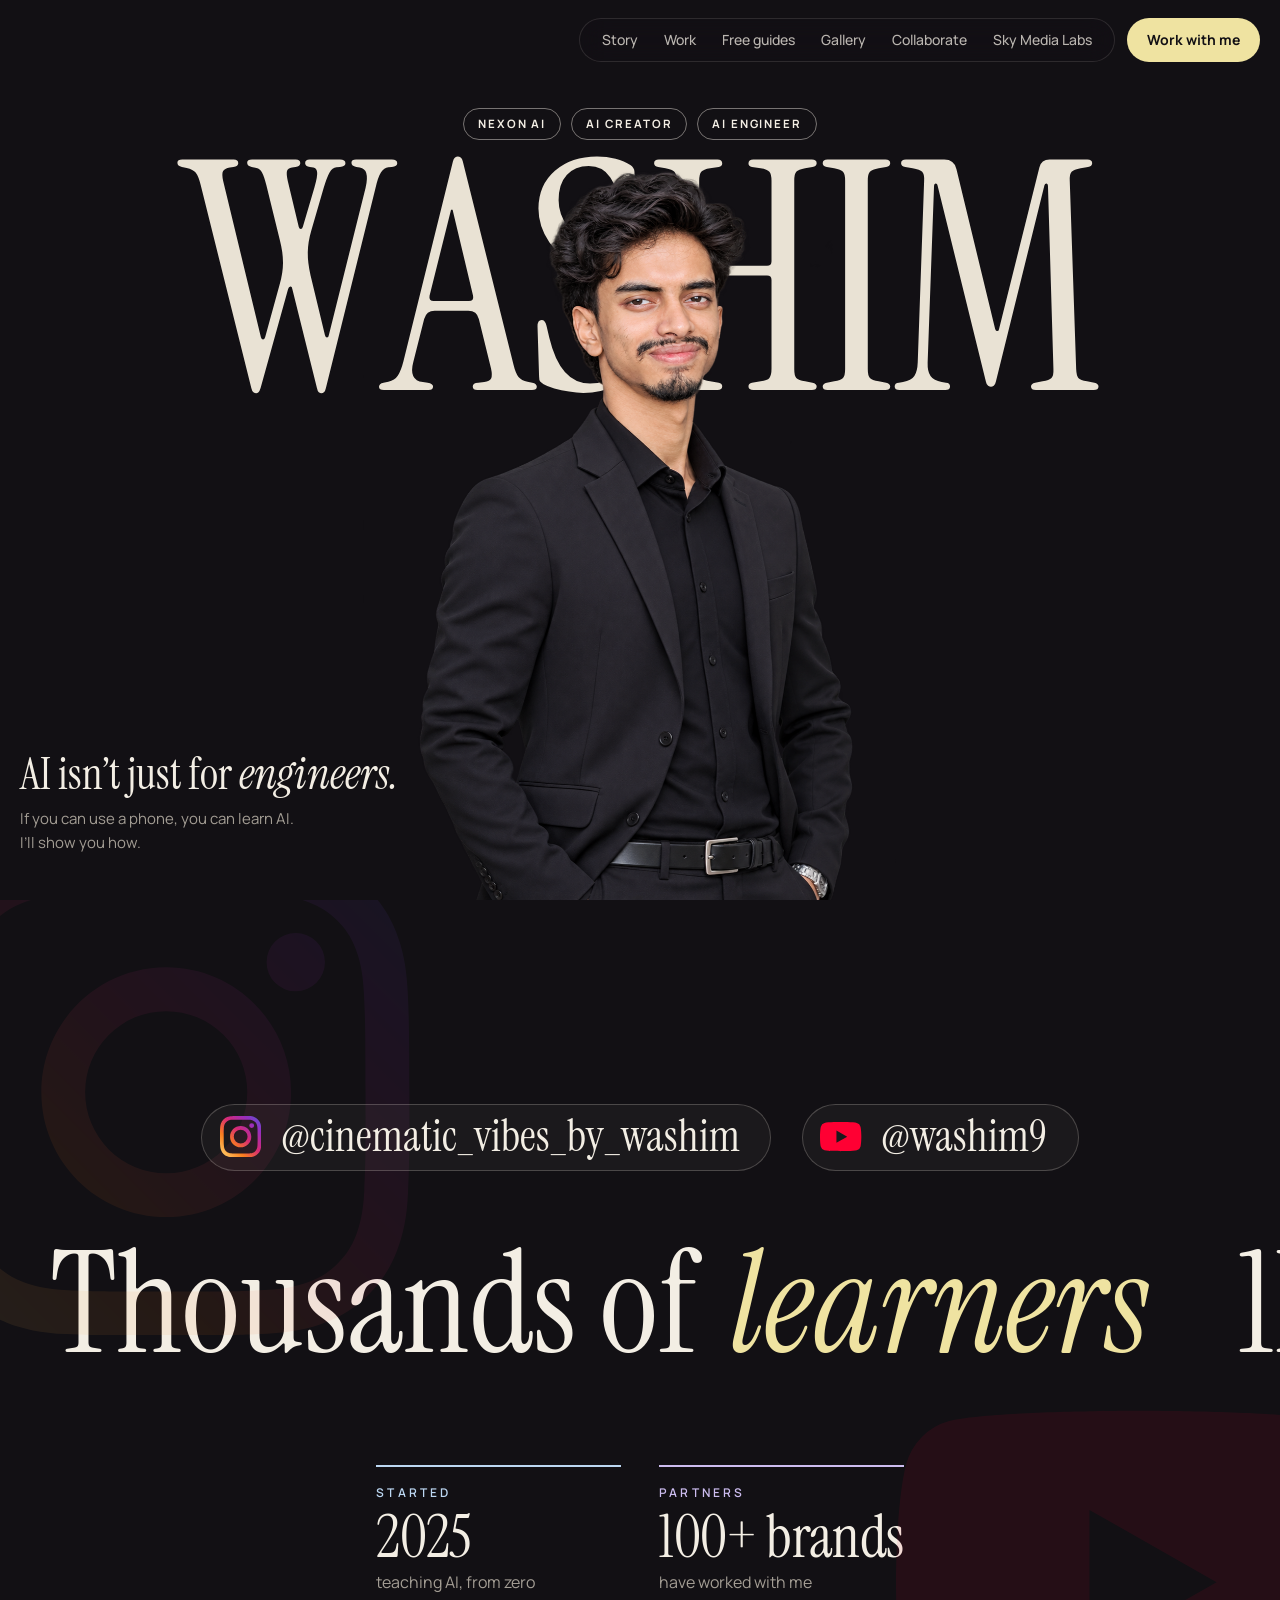
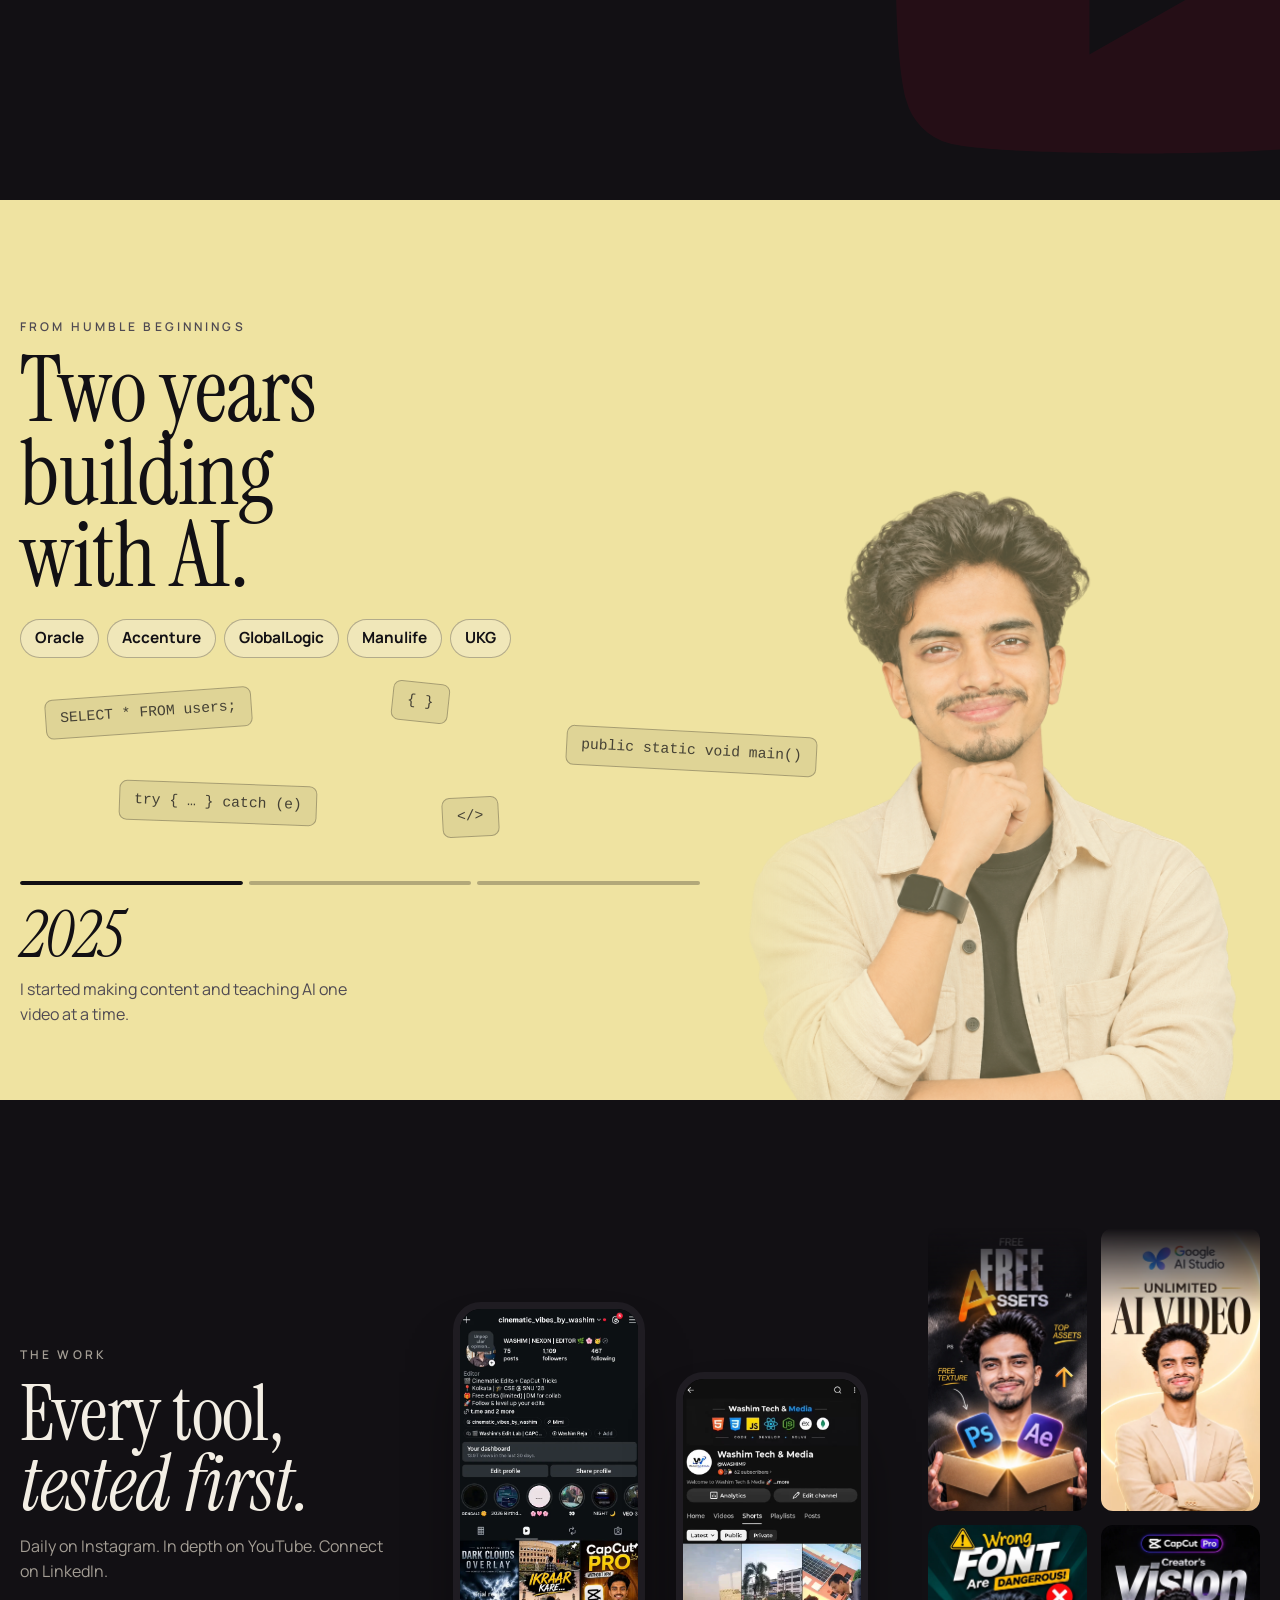
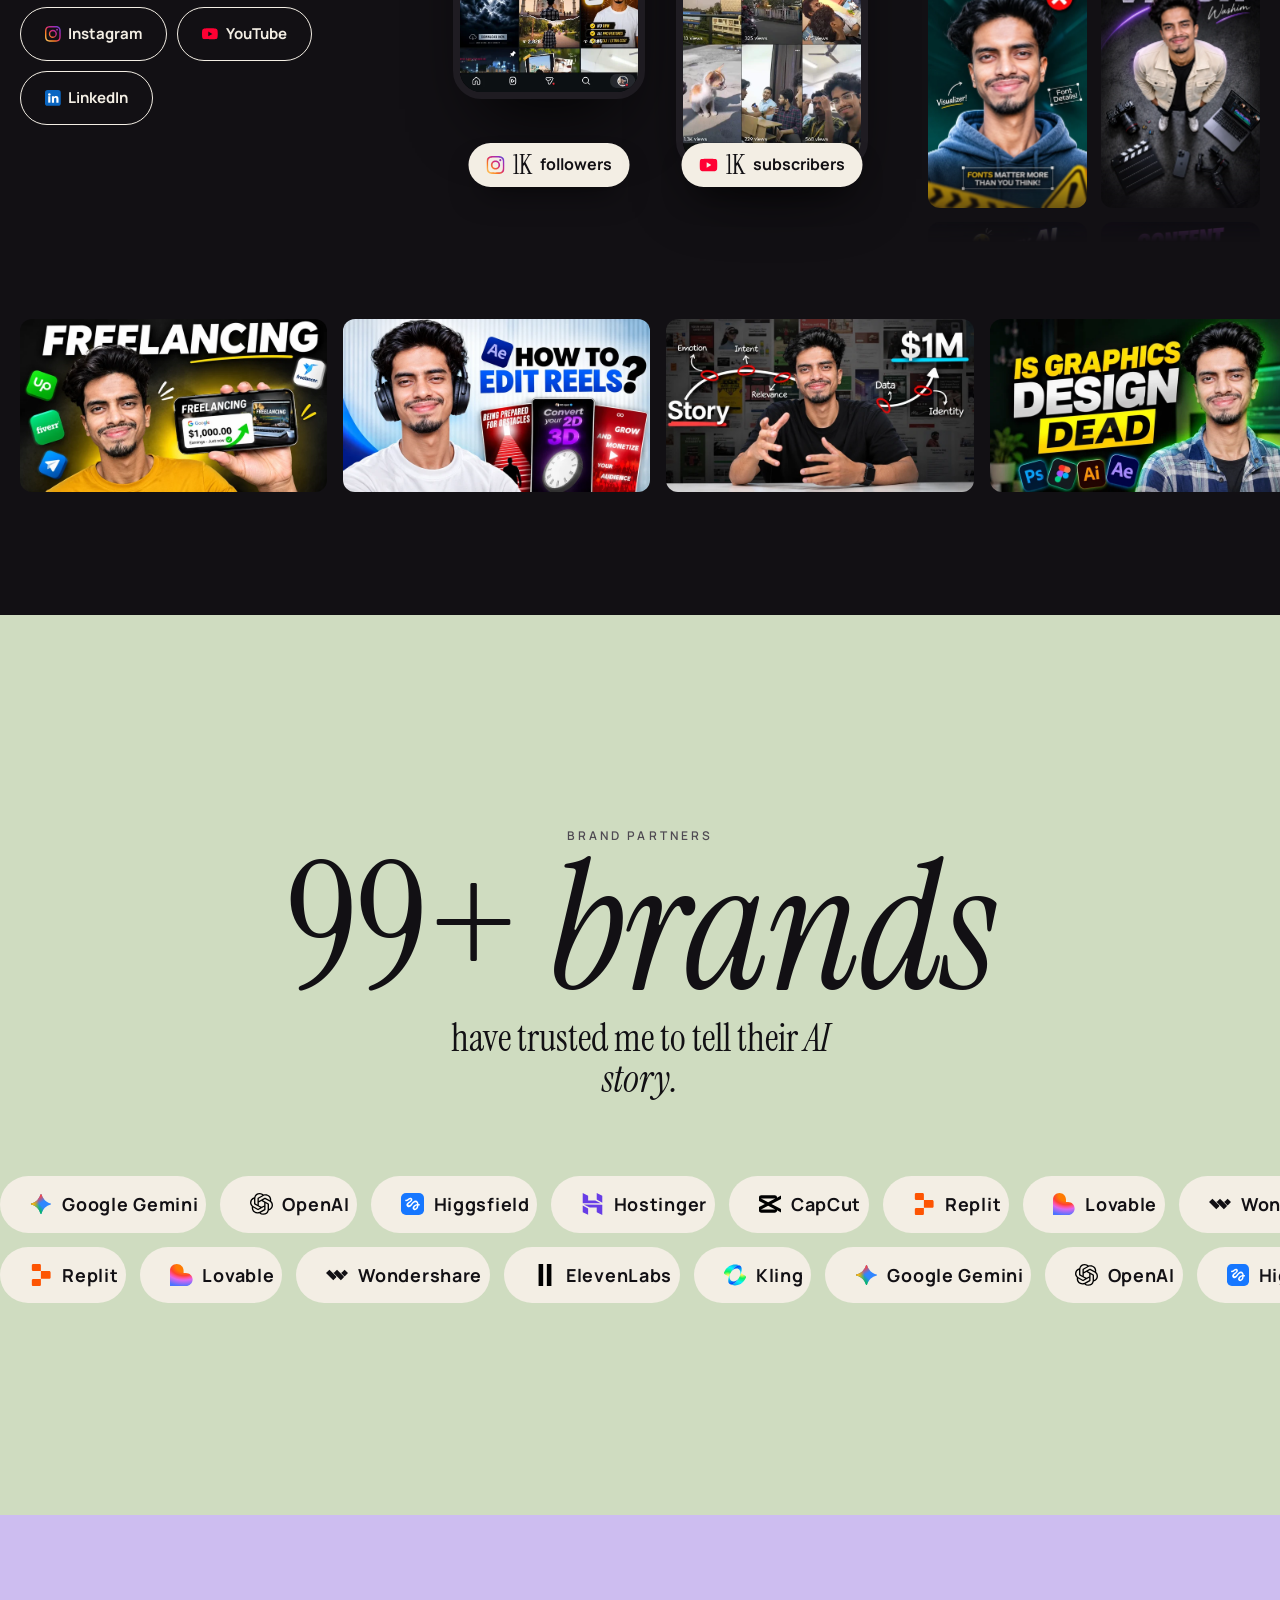
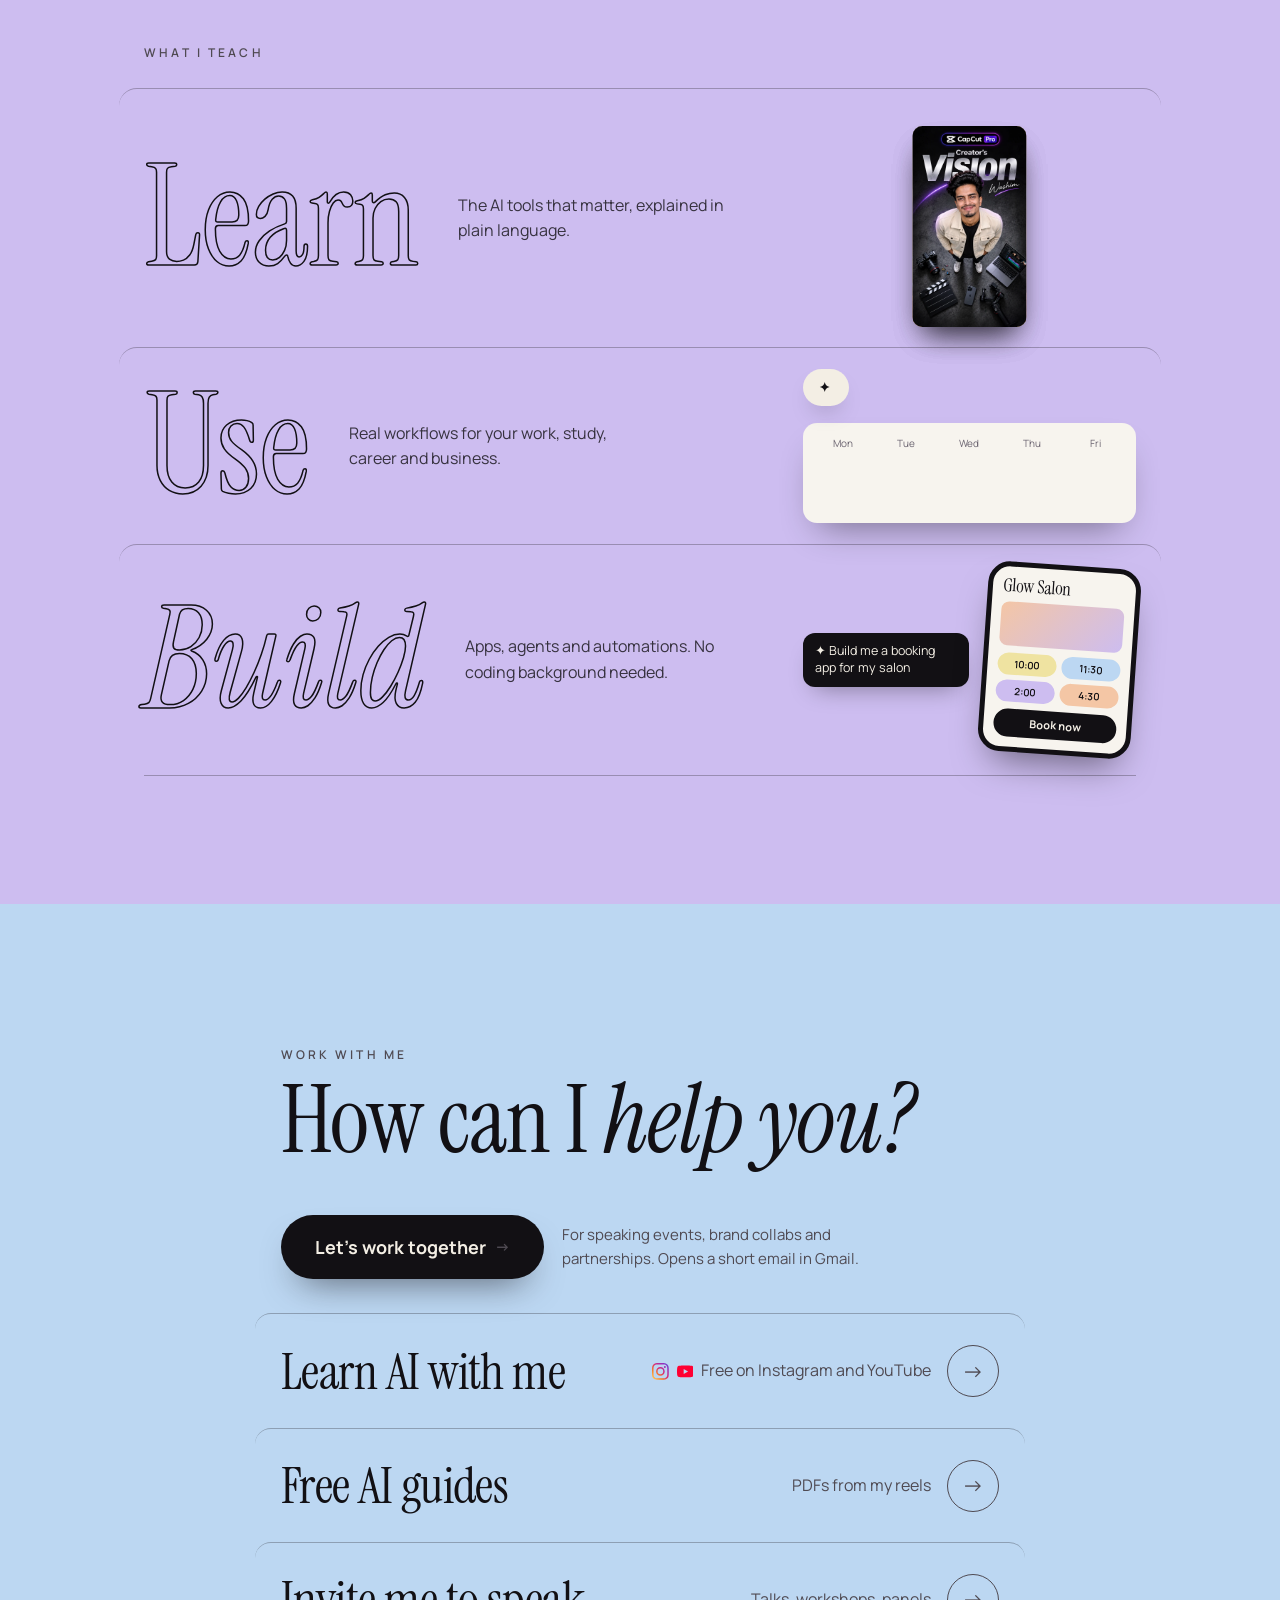
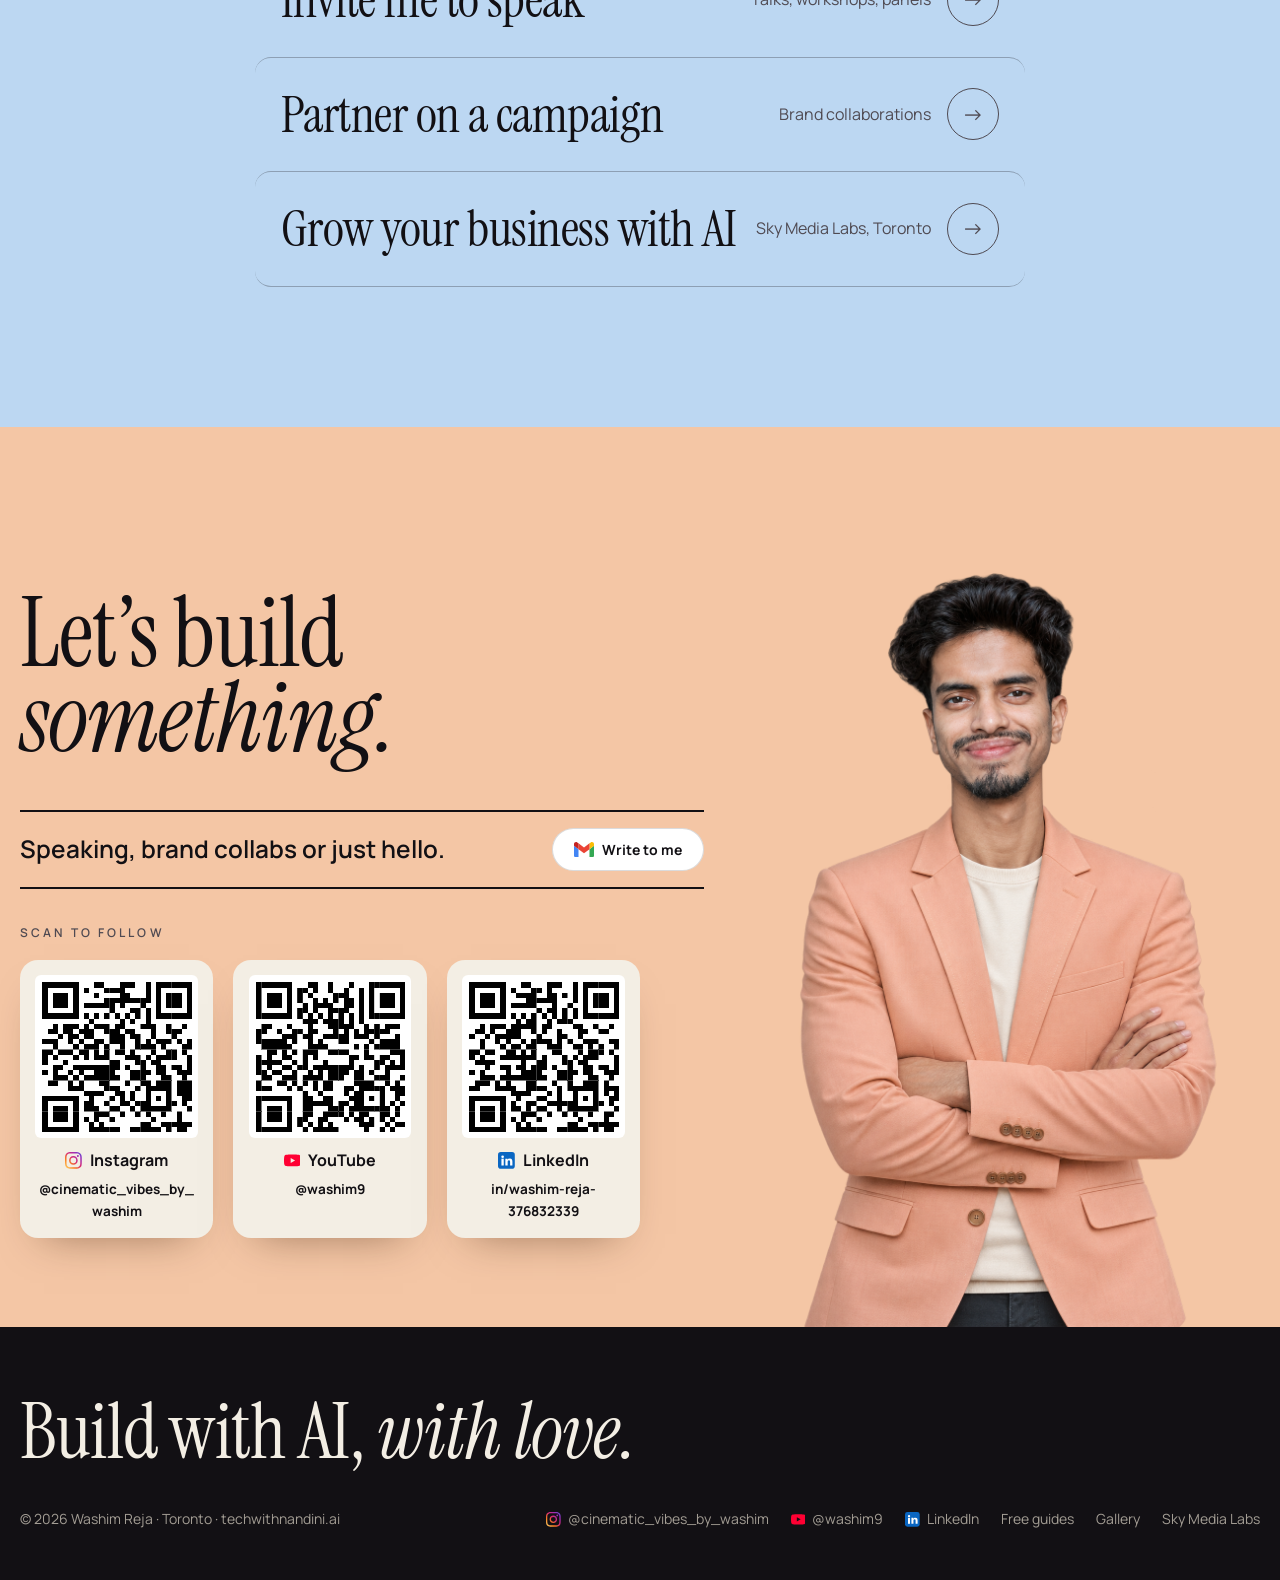
==== commit 80adb982: "feat: personalize contact portrait and social QR codes" ====
--- a/index.html
+++ b/index.html
@@ -640,7 +640,7 @@
           <a class="qr rv" style="--d:.24s" href="https://www.linkedin.com/in/washim-reja-376832339/" target="_blank" rel="noopener"><img src="a/qr_li.png" alt="QR code for LinkedIn"><span class="txt"><b class="with-ico"><svg class="ico" viewBox="0 0 24 24" aria-hidden="true"><rect width="24" height="24" rx="4" fill="#0A66C2"/><circle cx="6.6" cy="6.8" r="1.9" fill="#fff"/><rect x="4.9" y="9.5" width="3.3" height="9.8" fill="#fff"/><path fill="#fff" d="M10.5 9.5h3.1v1.4c.5-.9 1.7-1.7 3.3-1.7 3.1 0 3.7 2 3.7 4.6v5.5h-3.3v-4.8c0-1.2 0-2.7-1.6-2.7s-1.9 1.3-1.9 2.6v4.9h-3.3z"/></svg> LinkedIn</b><small>in/washim-reja-376832339</small></span></a>
         </div>
       </div>
-      <img class="ptr rv-img" src="a/peach.webp" alt="Washim Reja">
+      <img class="ptr rv-img" src="a/washim-collaborate.png" alt="Washim Reja in a peach blazer" width="1024" height="1536" loading="lazy">
     </div>
   </section>
 </main>
